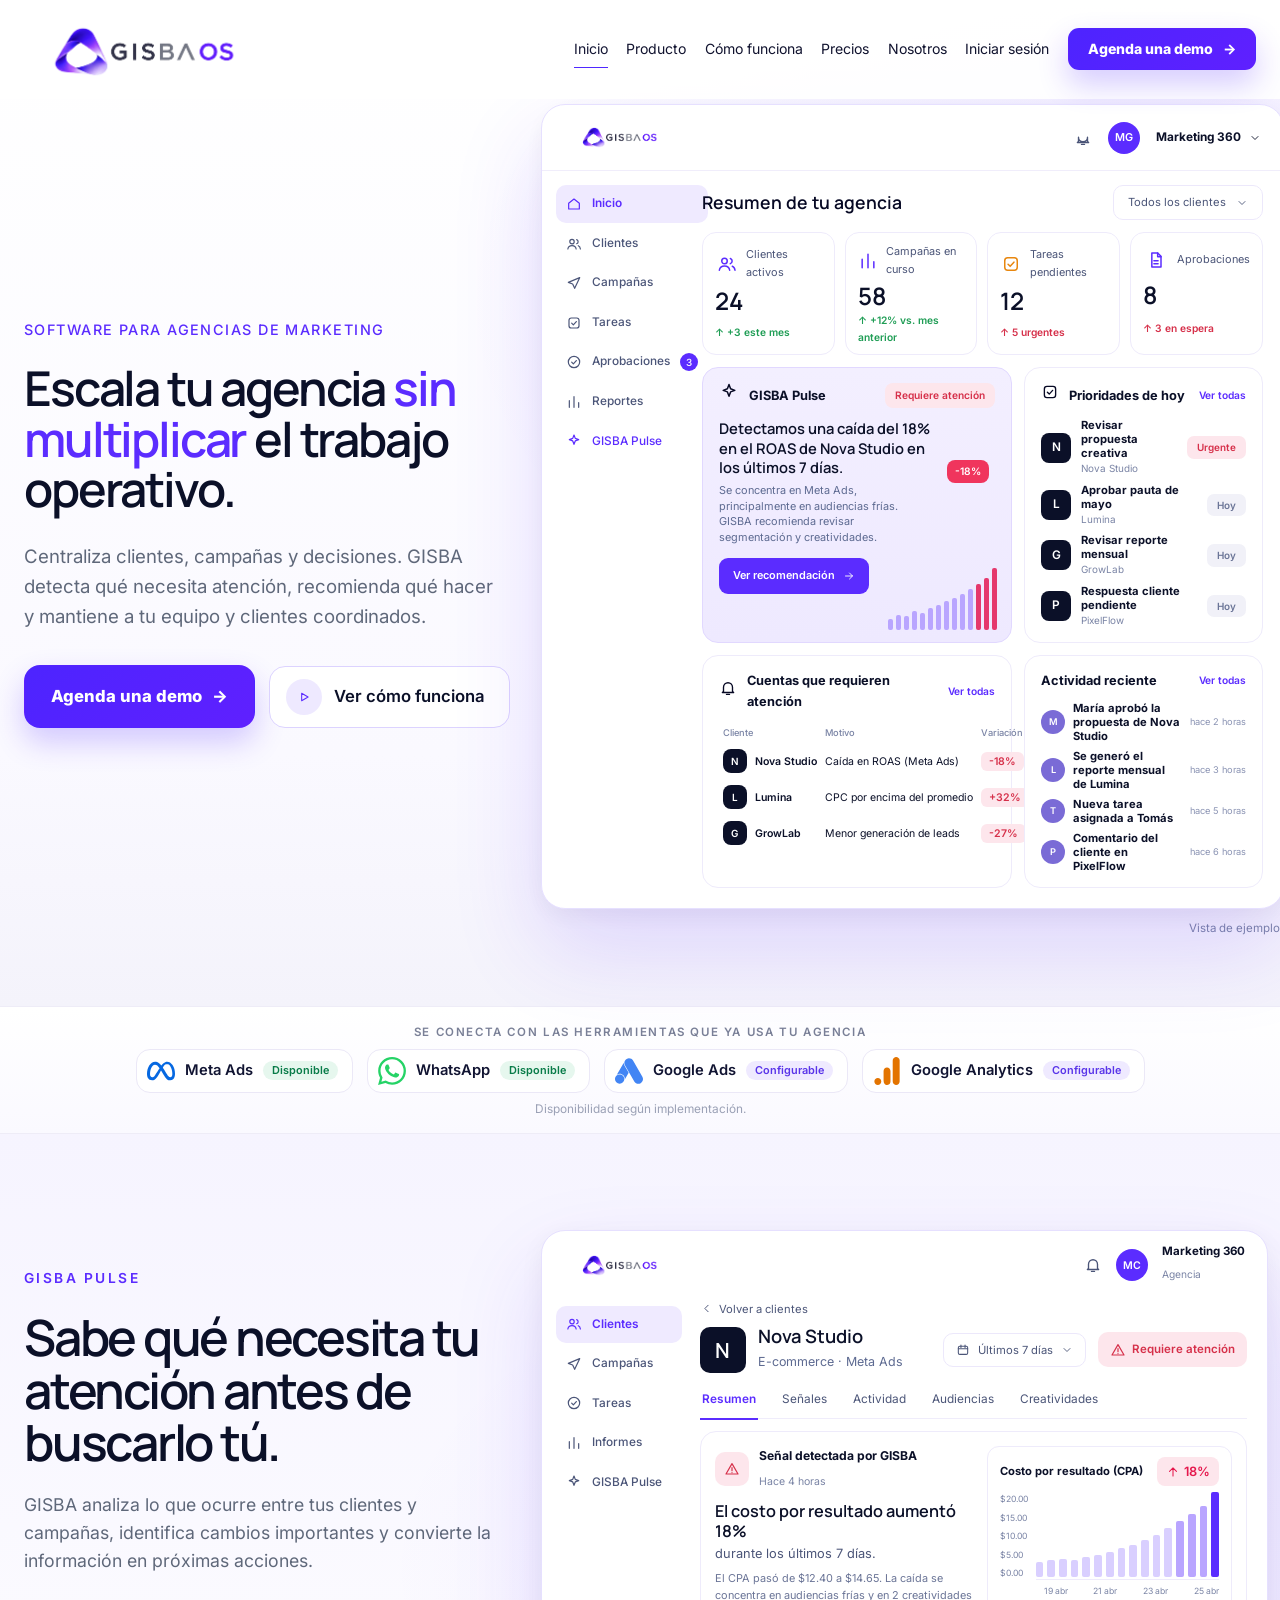
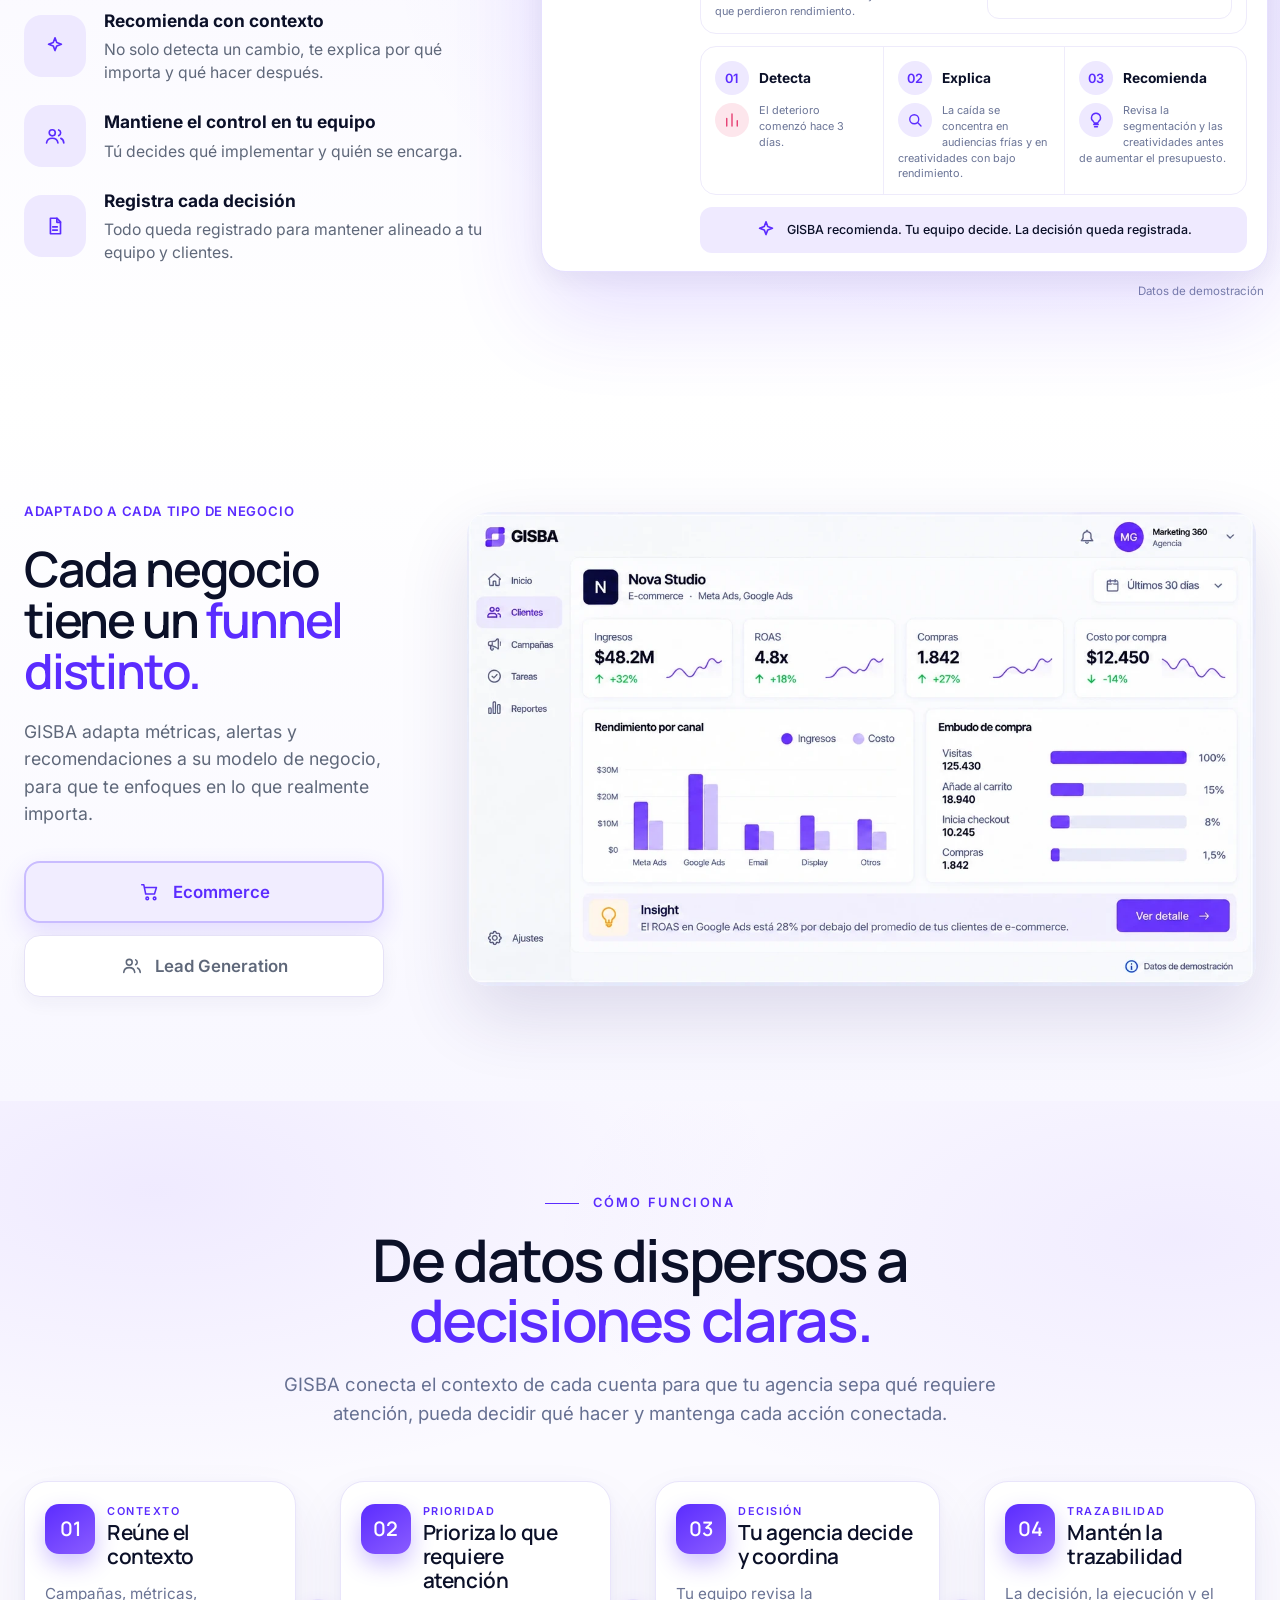
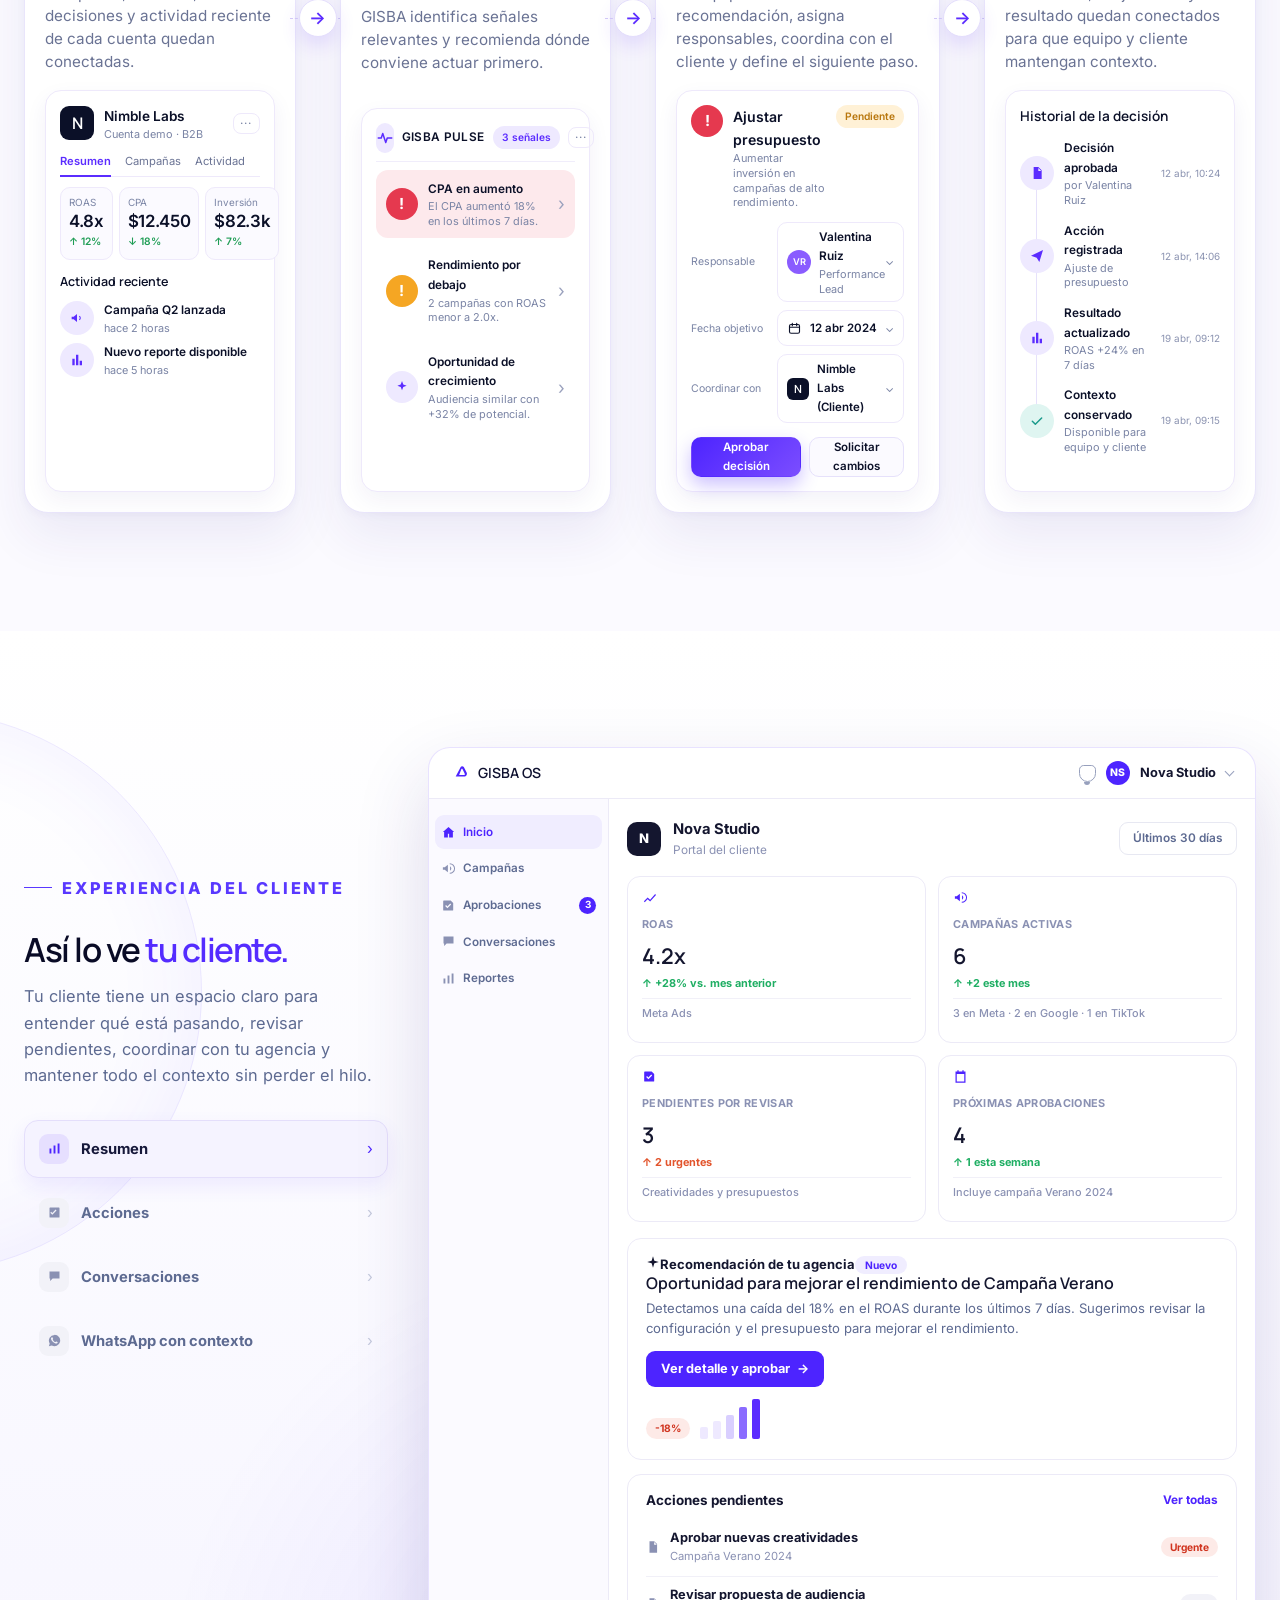
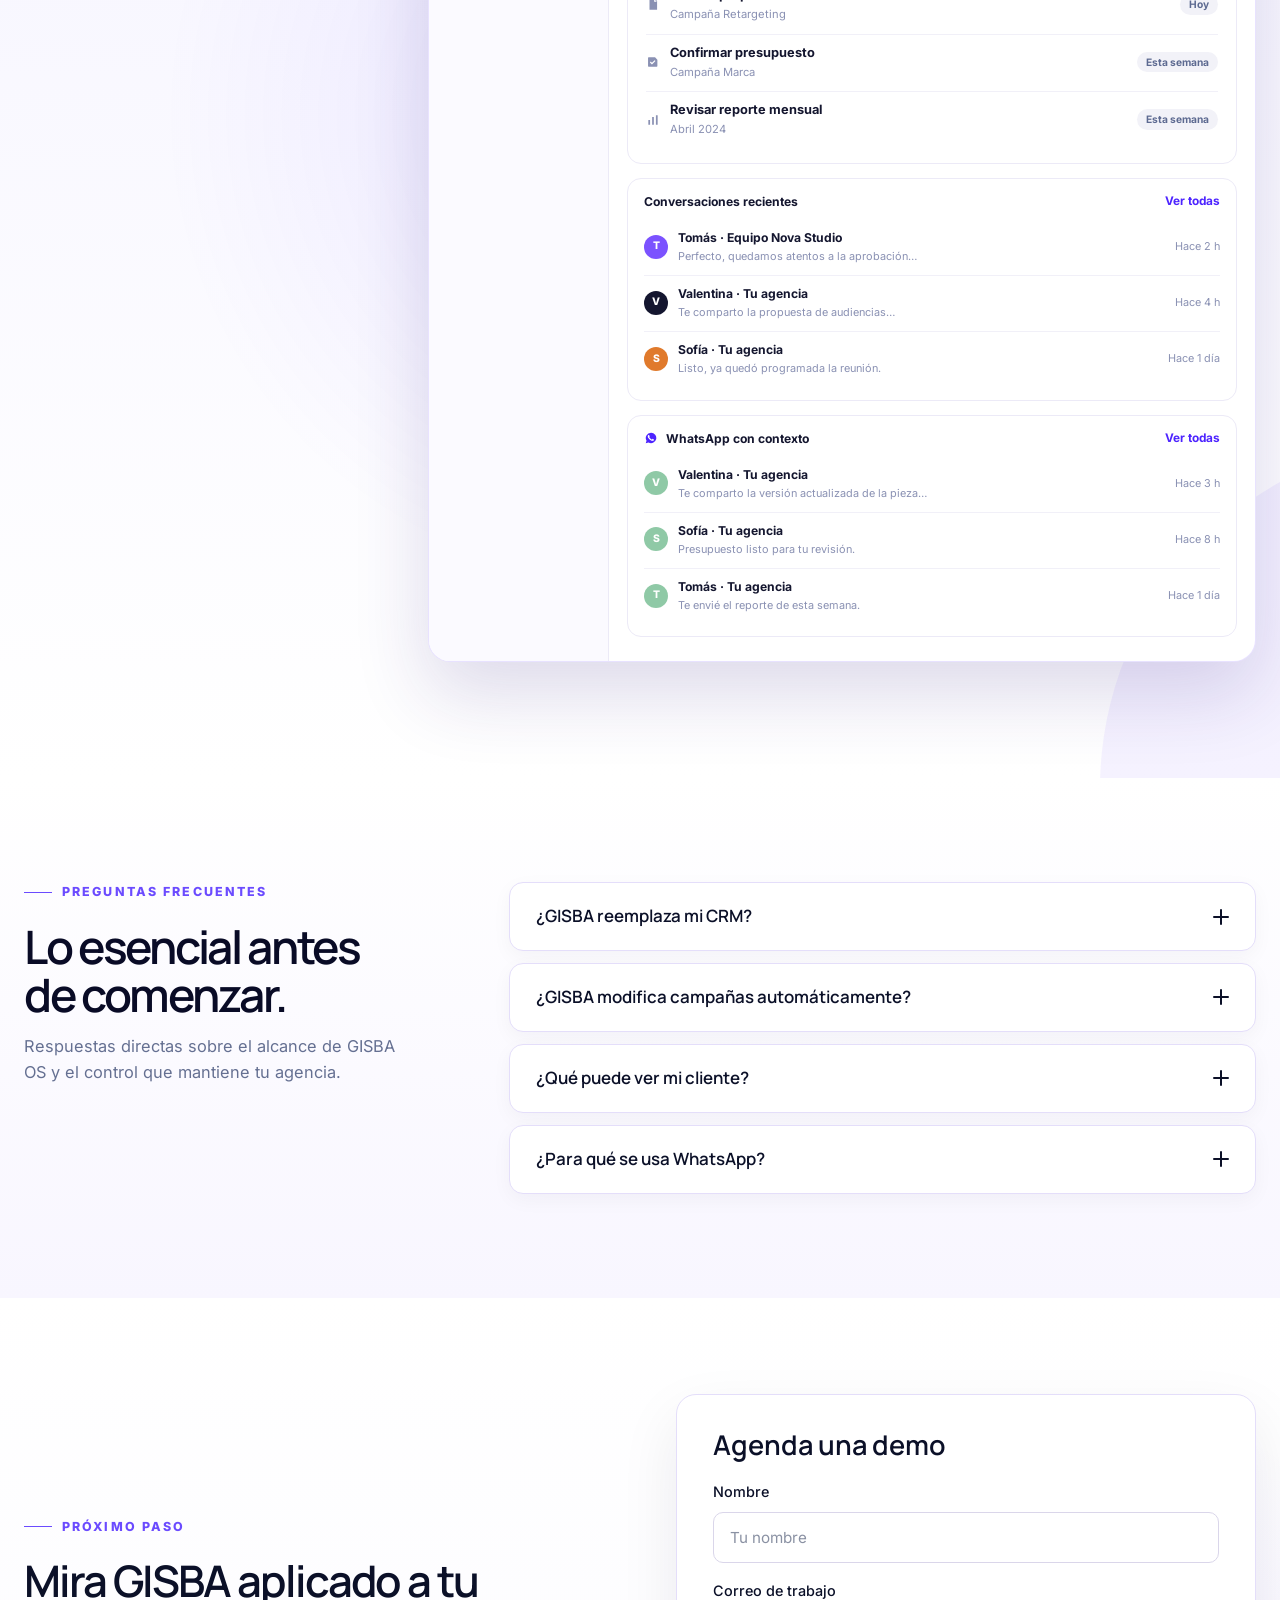
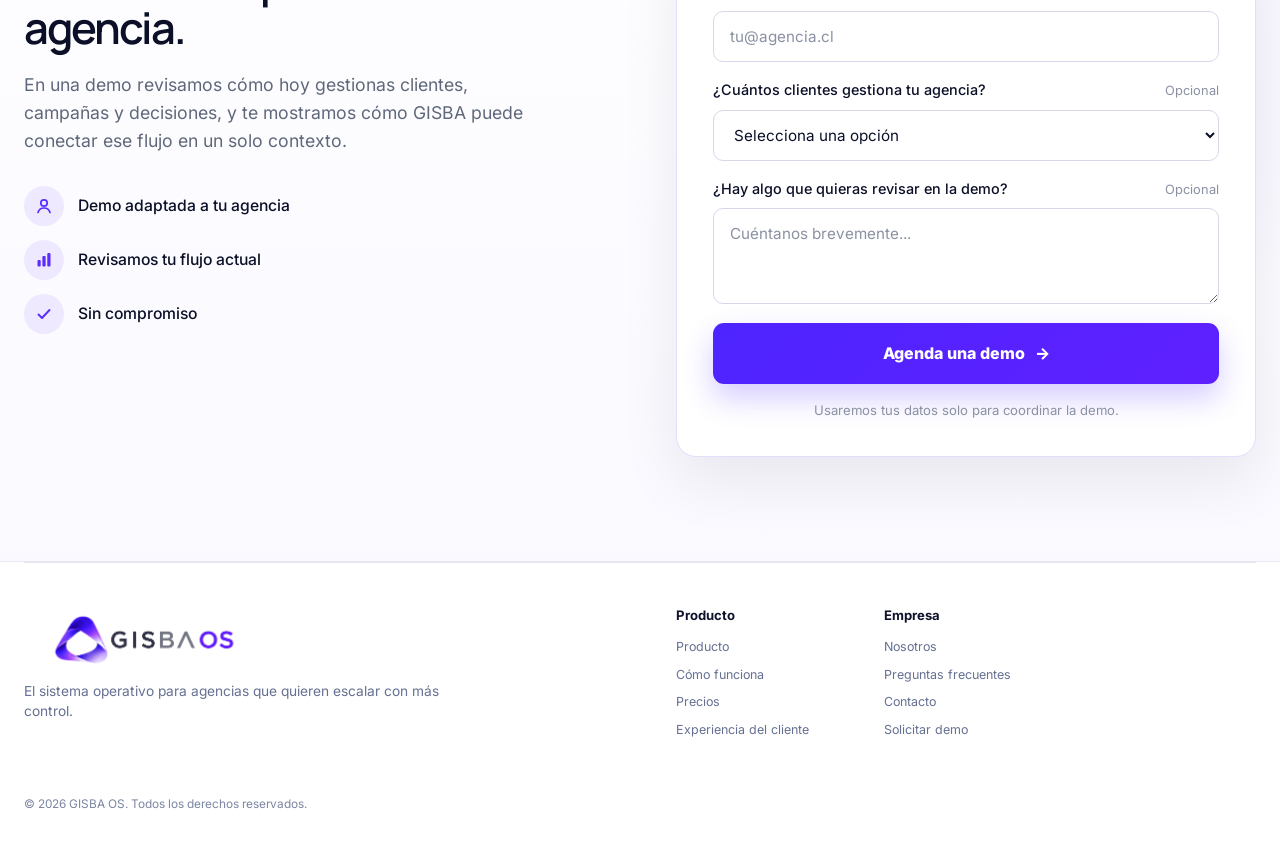
==== index.html @ a57fd25d "preview 16:41:04" ====
<!doctype html>
<html lang="es">
<head>
  <meta charset="utf-8">
  <meta name="viewport" content="width=device-width, initial-scale=1">
  <title>GISBA OS | Software para agencias de marketing</title>
  <meta name="description" content="Software para agencias de marketing que conecta performance, señales, decisiones y coordinación para gestionar más cuentas con mayor claridad.">
  <meta name="theme-color" content="#ffffff">
  <meta property="og:title" content="GISBA OS | Software para agencias de marketing">
  <meta property="og:description" content="Centraliza clientes, campañas y decisiones. GISBA detecta qué necesita atención y recomienda el siguiente paso.">
  <meta property="og:type" content="website">
  <meta property="og:image" content="https://gisba-marketing-chile.sebastianbarreragiuf.chatgpt.site/assets/gisba-hero-motion.jpg">
  <meta property="og:image:width" content="1280">
  <meta property="og:image:height" content="511">
  <meta name="twitter:card" content="summary_large_image">
  <meta name="twitter:title" content="GISBA OS | Software para agencias de marketing">
  <meta name="twitter:description" content="Más control, menos trabajo operativo y resultados que tu agencia puede demostrar.">
  <meta name="twitter:image" content="https://gisba-marketing-chile.sebastianbarreragiuf.chatgpt.site/assets/gisba-hero-motion.jpg">
  <script type="application/ld+json">{"@context":"https://schema.org","@type":"SoftwareApplication","name":"GISBA OS","applicationCategory":"BusinessApplication","operatingSystem":"Web","description":"Software para agencias de marketing que conecta performance, señales, decisiones y coordinación de cada cuenta."}</script>
  <link rel="icon" type="image/svg+xml" href="data:image/svg+xml,%3Csvg xmlns='http://www.w3.org/2000/svg' viewBox='0 0 64 64'%3E%3Crect width='64' height='64' rx='15' fill='%23080712'/%3E%3Cpath d='M15 43 31 13c2-4 7-4 10 0l9 17c3 6-1 13-8 13H15Zm11-5h16c2 0 3-2 2-4l-7-14c-1-2-3-2-4 0Z' fill='%238a5cff'/%3E%3C/svg%3E">
  <link rel="preload" href="assets/fonts/manrope-variable.ttf" as="font" type="font/ttf" crossorigin>
  <link rel="preload" href="assets/fonts/inter-400.ttf" as="font" type="font/ttf" crossorigin>
  <script>document.documentElement.classList.add("js")</script>
  <link rel="stylesheet" href="styles.css?v=580c7f90">
  <link rel="stylesheet" href="whatsapp-section.css?v=da2960e0">
  <link rel="stylesheet" href="home-hero.css?v=5c15818e">
  <link rel="stylesheet" href="home-pulse.css?v=f5449b9e">
  <link rel="stylesheet" href="home-funnel.css?v=1a56805b">
  <link rel="stylesheet" href="home-integrations.css?v=ff3cf196">
  <link rel="stylesheet" href="home-how.css?v=0cfad1ad">
  <script src="script.js?v=5d2b0a25" defer></script>
</head>
<body class="home-page">
  <svg class="shape-defs" aria-hidden="true" focusable="false">
    <defs>
      <clipPath id="gisba-frame-shape" clipPathUnits="objectBoundingBox">
        <path d="M .045 0 H .955 Q 1 0 1 .06 V .82 Q 1 .88 .94 .88 H .75 C .71 .88 .69 .9 .665 .935 L .635 .977 Q .615 1 .565 1 H .045 Q 0 1 0 .94 V .06 Q 0 0 .045 0 Z"/>
      </clipPath>
    </defs>
  </svg>
  <a class="skip-link" href="#contenido">Saltar al contenido</a>

  <header class="site-header" data-header>
    <div class="container nav-shell">
      <a class="brand brand-banner-link" href="#inicio" aria-label="GISBA OS, ir al inicio">
        <img class="header-brand-banner" src="assets/gisba-os-brand-banner-v6.png" width="2172" height="724" alt="GISBA OS">
      </a>

      <button class="menu-button" type="button" aria-expanded="false" aria-controls="nav-principal" data-menu-button>
        <span class="sr-only">Abrir menú</span>
        <span></span><span></span>
      </button>

      <nav id="nav-principal" class="main-nav" aria-label="Navegación principal" data-menu>
        <a class="nav-current" aria-current="page" href="index.html">Inicio</a>
        <a href="servicios.html">Producto</a>
        <a href="como-trabajamos.html">Cómo funciona</a>
        <a href="precios.html">Precios</a>
        <a href="nosotros.html">Nosotros</a>
        <a class="nav-login" href="#" aria-label="Iniciar sesión" data-cta="login" data-event="login_click">Iniciar sesión</a>
        <a class="button button-small button-solid" href="#contacto" data-cta="demo" data-event="demo_cta_click" data-location="navbar">Agenda una demo <span aria-hidden="true">→</span></a>
      </nav>
    </div>
  </header>

  <main id="contenido">
        <section id="inicio" class="hh" aria-labelledby="hh-title">
      <div class="container hh-grid">
        <div class="hh-copy">
          <p class="hh-eyebrow">Software para agencias de marketing</p>
          <h1 id="hh-title">Escala tu agencia <em>sin multiplicar</em> el trabajo operativo.</h1>
          <p class="hh-lead">Centraliza clientes, campañas y decisiones. GISBA detecta qué necesita atención, recomienda qué hacer y mantiene a tu equipo y clientes coordinados.</p>
          <div class="hh-actions">
            <a class="button button-solid" href="#contacto" data-cta="demo" data-event="demo_cta_click" data-location="hero">Agenda una demo <span aria-hidden="true">→</span></a>
            <a class="hh-how" href="#como-funciona" data-event="how_it_works_click" data-location="hero"><span class="hh-play" aria-hidden="true"><svg viewBox="0 0 24 24" width="14" height="14" fill="none" stroke="currentColor" stroke-width="1.8" stroke-linecap="round" stroke-linejoin="round" aria-hidden="true"><path d="M8 5.5v13l11-6.5Z"/></svg></span> Ver cómo funciona</a>
          </div>
        </div>
        <div class="hh-visual">
          <div class="hh-app" role="img" aria-label="Vista de ejemplo de GISBA OS: resumen de la agencia con clientes activos, campañas, una alerta de GISBA Pulse con recomendación, prioridades de hoy, cuentas que requieren atención y actividad reciente.">
            <div class="hh-bar"><img src="assets/gisba-os-brand-banner-v6.png" width="2172" height="724" alt=""><span class="hh-bar-r"><i><svg viewBox="0 0 24 24" width="18" height="18" fill="none" stroke="currentColor" stroke-width="1.8" stroke-linecap="round" stroke-linejoin="round" aria-hidden="true"><path d="M6 16.5V11a6 6 0 0 0 12 0v5.5l1.5 1.5h-15Z"/><path d="M10 20.5h4"/></svg></i><b>MG</b><strong>Marketing 360 <svg viewBox="0 0 24 24" width="12" height="12" fill="none" stroke="currentColor" stroke-width="1.8" stroke-linecap="round" stroke-linejoin="round" aria-hidden="true"><path d="M6 9l6 6 6-6"/></svg></strong></span></div>
            <div class="hh-body">
              <ul class="hh-side"><li class="on"><svg viewBox="0 0 24 24" width="16" height="16" fill="none" stroke="currentColor" stroke-width="1.8" stroke-linecap="round" stroke-linejoin="round" aria-hidden="true"><path d="M4 11l8-6.5 8 6.5v8.5H4Z"/></svg><span>Inicio</span></li><li><svg viewBox="0 0 24 24" width="16" height="16" fill="none" stroke="currentColor" stroke-width="1.8" stroke-linecap="round" stroke-linejoin="round" aria-hidden="true"><circle cx="9" cy="8.5" r="3.3"/><path d="M2.8 19.5c.5-3.4 3-5.1 6.2-5.1s5.7 1.7 6.2 5.1"/><path d="M16 5.4a3.3 3.3 0 0 1 0 6.2M18.4 14.6c1.8.6 2.9 2.2 3.2 4.9"/></svg><span>Clientes</span></li><li><svg viewBox="0 0 24 24" width="16" height="16" fill="none" stroke="currentColor" stroke-width="1.8" stroke-linecap="round" stroke-linejoin="round" aria-hidden="true"><path d="M20.5 4L3.5 11l6.5 2.5L13 20Z"/></svg><span>Campañas</span></li><li><svg viewBox="0 0 24 24" width="16" height="16" fill="none" stroke="currentColor" stroke-width="1.8" stroke-linecap="round" stroke-linejoin="round" aria-hidden="true"><rect x="4.5" y="4.5" width="15" height="15" rx="3.5"/><path d="M8.5 12.3l2.5 2.5 4.5-5"/></svg><span>Tareas</span></li><li><svg viewBox="0 0 24 24" width="16" height="16" fill="none" stroke="currentColor" stroke-width="1.8" stroke-linecap="round" stroke-linejoin="round" aria-hidden="true"><circle cx="12" cy="12" r="8.5"/><path d="M8.5 12.3l2.5 2.5 4.5-5"/></svg><span>Aprobaciones</span><em>3</em></li><li><svg viewBox="0 0 24 24" width="16" height="16" fill="none" stroke="currentColor" stroke-width="1.8" stroke-linecap="round" stroke-linejoin="round" aria-hidden="true"><path d="M5 20V10M12 20V4M19 20v-7"/></svg><span>Reportes</span></li><li><svg viewBox="0 0 24 24" width="16" height="16" fill="none" stroke="currentColor" stroke-width="1.8" stroke-linecap="round" stroke-linejoin="round" aria-hidden="true"><path d="M12 3l1.9 5.1L19 10l-5.1 1.9L12 17l-1.9-5.1L5 10l5.1-1.9Z"/></svg><span>GISBA Pulse</span></li></ul>
              <div class="hh-main">
                <div class="hh-head"><h3>Resumen de tu agencia</h3><span class="hh-range">Todos los clientes <svg viewBox="0 0 24 24" width="12" height="12" fill="none" stroke="currentColor" stroke-width="1.8" stroke-linecap="round" stroke-linejoin="round" aria-hidden="true"><path d="M6 9l6 6 6-6"/></svg></span></div>
                <div class="hh-kpis"><div class="hh-kpi"><span><i class="hh-kico v"><svg viewBox="0 0 24 24" width="20" height="20" fill="none" stroke="currentColor" stroke-width="1.8" stroke-linecap="round" stroke-linejoin="round" aria-hidden="true"><circle cx="9" cy="8.5" r="3.3"/><path d="M2.8 19.5c.5-3.4 3-5.1 6.2-5.1s5.7 1.7 6.2 5.1"/><path d="M16 5.4a3.3 3.3 0 0 1 0 6.2M18.4 14.6c1.8.6 2.9 2.2 3.2 4.9"/></svg></i>Clientes activos</span><b>24</b><em class="up">↑ +3 este mes</em></div><div class="hh-kpi"><span><i class="hh-kico v"><svg viewBox="0 0 24 24" width="20" height="20" fill="none" stroke="currentColor" stroke-width="1.8" stroke-linecap="round" stroke-linejoin="round" aria-hidden="true"><path d="M5 20V10M12 20V4M19 20v-7"/></svg></i>Campañas en curso</span><b>58</b><em class="up">↑ +12% vs. mes anterior</em></div><div class="hh-kpi"><span><i class="hh-kico a"><svg viewBox="0 0 24 24" width="20" height="20" fill="none" stroke="currentColor" stroke-width="1.8" stroke-linecap="round" stroke-linejoin="round" aria-hidden="true"><rect x="4.5" y="4.5" width="15" height="15" rx="3.5"/><path d="M8.5 12.3l2.5 2.5 4.5-5"/></svg></i>Tareas pendientes</span><b>12</b><em class="dn">↑ 5 urgentes</em></div><div class="hh-kpi"><span><i class="hh-kico v"><svg viewBox="0 0 24 24" width="20" height="20" fill="none" stroke="currentColor" stroke-width="1.8" stroke-linecap="round" stroke-linejoin="round" aria-hidden="true"><path d="M7 3.5h7l4 4V20.5H7Z"/><path d="M14 3.5V8h4M9.5 13h5M9.5 16.5h5"/></svg></i>Aprobaciones</span><b>8</b><em class="dn">↑ 3 en espera</em></div></div>
                <div class="hh-row">
                  <section class="hh-card hh-pulse"><header><span class="hh-fico"><svg viewBox="0 0 24 24" width="20" height="20" fill="none" stroke="currentColor" stroke-width="1.8" stroke-linecap="round" stroke-linejoin="round" aria-hidden="true"><path d="M12 3l1.9 5.1L19 10l-5.1 1.9L12 17l-1.9-5.1L5 10l5.1-1.9Z"/></svg></span><strong>GISBA Pulse</strong><span class="hh-flag">Requiere atención</span></header>
                    <h4>Detectamos una caída del 18% en el ROAS de Nova Studio en los últimos 7 días.</h4>
                    <p>Se concentra en Meta Ads, principalmente en audiencias frías. GISBA recomienda revisar segmentación y creatividades.</p>
                    <span class="hh-cta-mock">Ver recomendación <svg viewBox="0 0 24 24" width="12" height="12" fill="none" stroke="currentColor" stroke-width="1.8" stroke-linecap="round" stroke-linejoin="round" aria-hidden="true"><path d="M5 12h14M13 6l6 6-6 6"/></svg></span>
                    <span class="hh-badge">-18%</span><span class="hh-chart" aria-hidden="true"><i style="height:18%"></i><i style="height:24%"></i><i style="height:22%"></i><i style="height:30%"></i><i style="height:28%"></i><i style="height:36%"></i><i style="height:40%"></i><i style="height:46%"></i><i style="height:52%"></i><i style="height:58%"></i><i style="height:66%"></i><i style="height:74%"></i><i style="height:84%"></i><i style="height:100%"></i></span></section>
                  <section class="hh-card"><header><span class="hh-fico sm"><svg viewBox="0 0 24 24" width="18" height="18" fill="none" stroke="currentColor" stroke-width="1.8" stroke-linecap="round" stroke-linejoin="round" aria-hidden="true"><rect x="4.5" y="4.5" width="15" height="15" rx="3.5"/><path d="M8.5 12.3l2.5 2.5 4.5-5"/></svg></span><strong>Prioridades de hoy</strong><span class="hh-more">Ver todas</span></header><ul class="hh-prio"><li><span class="hh-tile">N</span><div><strong>Revisar propuesta creativa</strong><small>Nova Studio</small></div><em class="hh-chip hi">Urgente</em></li><li><span class="hh-tile">L</span><div><strong>Aprobar pauta de mayo</strong><small>Lumina</small></div><em class="hh-chip ">Hoy</em></li><li><span class="hh-tile">G</span><div><strong>Revisar reporte mensual</strong><small>GrowLab</small></div><em class="hh-chip ">Hoy</em></li><li><span class="hh-tile">P</span><div><strong>Respuesta cliente pendiente</strong><small>PixelFlow</small></div><em class="hh-chip ">Hoy</em></li></ul></section>
                </div>
                <div class="hh-row hh-row2">
                  <section class="hh-card"><header><span class="hh-fico sm"><svg viewBox="0 0 24 24" width="18" height="18" fill="none" stroke="currentColor" stroke-width="1.8" stroke-linecap="round" stroke-linejoin="round" aria-hidden="true"><path d="M6 16.5V11a6 6 0 0 1 12 0v5.5l1.5 1.5h-15Z"/><path d="M10 20.5h4"/></svg></span><strong>Cuentas que requieren atención</strong><span class="hh-more">Ver todas</span></header>
                    <table class="hh-table"><thead><tr><th>Cliente</th><th>Motivo</th><th>Variación</th></tr></thead><tbody><tr><td><span class="hh-tile" style="width:24px;height:24px;font-size:.62rem">N</span>Nova Studio</td><td>Caída en ROAS (Meta Ads)</td><td><span class="dn bg">-18%</span></td></tr><tr><td><span class="hh-tile" style="width:24px;height:24px;font-size:.62rem">L</span>Lumina</td><td>CPC por encima del promedio</td><td><span class="dn bg">+32%</span></td></tr><tr><td><span class="hh-tile" style="width:24px;height:24px;font-size:.62rem">G</span>GrowLab</td><td>Menor generación de leads</td><td><span class="dn bg">-27%</span></td></tr></tbody></table></section>
                  <section class="hh-card"><header><strong>Actividad reciente</strong><span class="hh-more">Ver todas</span></header><ul class="hh-act"><li><span class="hh-av">M</span><strong>María aprobó la propuesta de Nova Studio</strong><time>hace 2 horas</time></li><li><span class="hh-av">L</span><strong>Se generó el reporte mensual de Lumina</strong><time>hace 3 horas</time></li><li><span class="hh-av">T</span><strong>Nueva tarea asignada a Tomás</strong><time>hace 5 horas</time></li><li><span class="hh-av">P</span><strong>Comentario del cliente en PixelFlow</strong><time>hace 6 horas</time></li></ul></section>
                </div>
              </div>
            </div>
          </div>
          <p class="hh-note">Vista de ejemplo</p>
        </div>
      </div>
    </section>

<section id="integraciones" class="int-strip" aria-label="Integraciones de GISBA OS">
      <div class="container">
        <p class="int-strip-label">Se conecta con las herramientas que ya usa tu agencia</p>
        <ul class="int-strip-list">
          <li><img src="assets/icons/meta.svg" width="28" height="28" alt=""><strong>Meta Ads</strong><small class="is-available">Disponible</small></li>
          <li><img src="assets/icons/whatsapp.svg" width="28" height="28" alt=""><strong>WhatsApp</strong><small class="is-available">Disponible</small></li>
          <li><img src="assets/icons/google-ads.svg" width="28" height="28" alt=""><strong>Google Ads</strong><small class="is-configurable">Configurable</small></li>
          <li><img src="assets/icons/google-analytics.svg" width="28" height="28" alt=""><strong>Google Analytics</strong><small class="is-configurable">Configurable</small></li>
        </ul>
        <p class="int-strip-note">Disponibilidad según implementación.</p>
      </div>
    </section>

<section id="gisba-pulse" class="section hp" aria-labelledby="pulse-title">
      <div class="container hp-grid">
        <div class="hp-copy">
          <p class="hp-eyebrow">GISBA Pulse</p>
          <h2 id="pulse-title">Sabe qué necesita tu atención antes de buscarlo tú.</h2>
          <p class="hp-lead">GISBA analiza lo que ocurre entre tus clientes y campañas, identifica cambios importantes y convierte la información en próximas acciones.</p>
          <ul class="hp-feats">
            <li><span class="hp-fi"><svg viewBox="0 0 24 24" width="22" height="22" fill="none" stroke="currentColor" stroke-width="1.8" stroke-linecap="round" stroke-linejoin="round" aria-hidden="true"><path d="M12 3l1.9 5.1L19 10l-5.1 1.9L12 17l-1.9-5.1L5 10l5.1-1.9Z"/></svg></span><div><strong>Recomienda con contexto</strong><p>No solo detecta un cambio, te explica por qué importa y qué hacer después.</p></div></li>
            <li><span class="hp-fi"><svg viewBox="0 0 24 24" width="22" height="22" fill="none" stroke="currentColor" stroke-width="1.8" stroke-linecap="round" stroke-linejoin="round" aria-hidden="true"><circle cx="9" cy="8.5" r="3.3"/><path d="M2.8 19.5c.5-3.4 3-5.1 6.2-5.1s5.7 1.7 6.2 5.1"/><path d="M16 5.4a3.3 3.3 0 0 1 0 6.2M18.4 14.6c1.8.6 2.9 2.2 3.2 4.9"/></svg></span><div><strong>Mantiene el control en tu equipo</strong><p>Tú decides qué implementar y quién se encarga.</p></div></li>
            <li><span class="hp-fi"><svg viewBox="0 0 24 24" width="22" height="22" fill="none" stroke="currentColor" stroke-width="1.8" stroke-linecap="round" stroke-linejoin="round" aria-hidden="true"><path d="M7 3.5h7l4 4V20.5H7Z"/><path d="M14 3.5V8h4M9.5 13h5M9.5 16.5h5"/></svg></span><div><strong>Registra cada decisión</strong><p>Todo queda registrado para mantener alineado a tu equipo y clientes.</p></div></li>
          </ul>
        </div>
        <div class="hp-visual">
          <div class="hp-app" role="img" aria-label="Vista de ejemplo de GISBA Pulse: señal detectada en la cuenta Nova Studio, con el costo por resultado que aumentó 18%, por qué importa y la recomendación; el equipo decide y la decisión queda registrada.">
            <div class="hp-bar"><img src="assets/gisba-os-brand-banner-v6.png" width="2172" height="724" alt=""><span class="hp-bar-r"><i><svg viewBox="0 0 24 24" width="18" height="18" fill="none" stroke="currentColor" stroke-width="1.8" stroke-linecap="round" stroke-linejoin="round" aria-hidden="true"><path d="M6 16.5V11a6 6 0 0 1 12 0v5.5l1.5 1.5h-15Z"/><path d="M10 20.5h4"/></svg></i><b>MC</b><span><strong>Marketing 360</strong><small>Agencia</small></span></span></div>
            <div class="hp-body">
              <ul class="hp-side"><li class="on"><svg viewBox="0 0 24 24" width="16" height="16" fill="none" stroke="currentColor" stroke-width="1.8" stroke-linecap="round" stroke-linejoin="round" aria-hidden="true"><circle cx="9" cy="8.5" r="3.3"/><path d="M2.8 19.5c.5-3.4 3-5.1 6.2-5.1s5.7 1.7 6.2 5.1"/><path d="M16 5.4a3.3 3.3 0 0 1 0 6.2M18.4 14.6c1.8.6 2.9 2.2 3.2 4.9"/></svg><span>Clientes</span></li><li><svg viewBox="0 0 24 24" width="16" height="16" fill="none" stroke="currentColor" stroke-width="1.8" stroke-linecap="round" stroke-linejoin="round" aria-hidden="true"><path d="M20.5 4L3.5 11l6.5 2.5L13 20Z"/></svg><span>Campañas</span></li><li><svg viewBox="0 0 24 24" width="16" height="16" fill="none" stroke="currentColor" stroke-width="1.8" stroke-linecap="round" stroke-linejoin="round" aria-hidden="true"><circle cx="12" cy="12" r="8.5"/><path d="M8.5 12.3l2.5 2.5 4.5-5"/></svg><span>Tareas</span></li><li><svg viewBox="0 0 24 24" width="16" height="16" fill="none" stroke="currentColor" stroke-width="1.8" stroke-linecap="round" stroke-linejoin="round" aria-hidden="true"><path d="M5 20V10M12 20V4M19 20v-7"/></svg><span>Informes</span></li><li><svg viewBox="0 0 24 24" width="16" height="16" fill="none" stroke="currentColor" stroke-width="1.8" stroke-linecap="round" stroke-linejoin="round" aria-hidden="true"><path d="M12 3l1.9 5.1L19 10l-5.1 1.9L12 17l-1.9-5.1L5 10l5.1-1.9Z"/></svg><span>GISBA Pulse</span></li></ul>
              <div class="hp-main">
                <p class="hp-back"><svg viewBox="0 0 24 24" width="13" height="13" fill="none" stroke="currentColor" stroke-width="1.8" stroke-linecap="round" stroke-linejoin="round" aria-hidden="true"><path d="M15 6l-6 6 6 6"/></svg> Volver a clientes</p>
                <div class="hp-acct"><span class="hp-logo">N</span><div><strong>Nova Studio</strong><small>E-commerce · Meta Ads</small></div><span class="hp-range"><svg viewBox="0 0 24 24" width="14" height="14" fill="none" stroke="currentColor" stroke-width="1.8" stroke-linecap="round" stroke-linejoin="round" aria-hidden="true"><rect x="4" y="5.5" width="16" height="14" rx="2.5"/><path d="M4 10h16M8.5 3.5v4M15.5 3.5v4"/></svg> Últimos 7 días <svg viewBox="0 0 24 24" width="12" height="12" fill="none" stroke="currentColor" stroke-width="1.8" stroke-linecap="round" stroke-linejoin="round" aria-hidden="true"><path d="M6 9l6 6 6-6"/></svg></span><span class="hp-flag"><svg viewBox="0 0 24 24" width="16" height="16" fill="none" stroke="currentColor" stroke-width="1.8" stroke-linecap="round" stroke-linejoin="round" aria-hidden="true"><path d="M12 4l9 15.5H3Z"/><path d="M12 10v4.5M12 17.5h.01"/></svg> Requiere atención</span></div>
                <div class="hp-tabs"><span class="on">Resumen</span><span>Señales</span><span>Actividad</span><span>Audiencias</span><span>Creatividades</span></div>
                <div class="hp-sig">
                  <div class="hp-sig-t"><header><span class="hp-si"><svg viewBox="0 0 24 24" width="16" height="16" fill="none" stroke="currentColor" stroke-width="1.8" stroke-linecap="round" stroke-linejoin="round" aria-hidden="true"><path d="M12 4l9 15.5H3Z"/><path d="M12 10v4.5M12 17.5h.01"/></svg></span><div><strong>Señal detectada por GISBA</strong><small>Hace 4 horas</small></div></header>
                    <h3>El costo por resultado aumentó 18%</h3><p class="hp-sub">durante los últimos 7 días.</p>
                    <p>El CPA pasó de $12.40 a $14.65. La caída se concentra en audiencias frías y en 2 creatividades que perdieron rendimiento.</p></div>
                  <div class="hp-chart"><header><strong>Costo por resultado (CPA)</strong><span class="hp-up"><svg viewBox="0 0 24 24" width="14" height="14" fill="none" stroke="currentColor" stroke-width="1.8" stroke-linecap="round" stroke-linejoin="round" aria-hidden="true"><path d="M12 19V5M6 11l6-6 6 6"/></svg> 18%</span></header><div class="hp-plot"><span class="hp-y"><i>$20.00</i><i>$15.00</i><i>$10.00</i><i>$5.00</i><i>$0.00</i></span><span class="hp-bars" aria-hidden="true"><i style="height:18%"></i><i style="height:20%"></i><i style="height:22%"></i><i style="height:20%"></i><i style="height:24%"></i><i style="height:26%"></i><i style="height:30%"></i><i style="height:34%"></i><i style="height:38%"></i><i style="height:44%"></i><i style="height:50%"></i><i style="height:58%"></i><i style="height:66%"></i><i style="height:74%"></i><i style="height:84%"></i><i style="height:100%"></i></span></div><span class="hp-x"><i>19 abr</i><i>21 abr</i><i>23 abr</i><i>25 abr</i></span></div>
                </div>
                <div class="hp-steps">
                  <div><header><b>01</b><strong>Detecta</strong></header><span class="hp-sic r"><svg viewBox="0 0 24 24" width="18" height="18" fill="none" stroke="currentColor" stroke-width="1.8" stroke-linecap="round" stroke-linejoin="round" aria-hidden="true"><path d="M5 20V10M12 20V4M19 20v-7"/></svg></span><p>El deterioro comenzó hace 3 días.</p></div>
                  <div><header><b>02</b><strong>Explica</strong></header><span class="hp-sic"><svg viewBox="0 0 24 24" width="18" height="18" fill="none" stroke="currentColor" stroke-width="1.8" stroke-linecap="round" stroke-linejoin="round" aria-hidden="true"><circle cx="11" cy="11" r="6"/><path d="M20 20l-4.2-4.2"/></svg></span><p>La caída se concentra en audiencias frías y en creatividades con bajo rendimiento.</p></div>
                  <div><header><b>03</b><strong>Recomienda</strong></header><span class="hp-sic"><svg viewBox="0 0 24 24" width="18" height="18" fill="none" stroke="currentColor" stroke-width="1.8" stroke-linecap="round" stroke-linejoin="round" aria-hidden="true"><path d="M9 18h6M10 21h4M12 3a6 6 0 0 0-3.5 10.9c.6.5 1 1.2 1 2.1h5c0-.9.4-1.6 1-2.1A6 6 0 0 0 12 3Z"/></svg></span><p>Revisa la segmentación y las creatividades antes de aumentar el presupuesto.</p></div>
                </div>
                <p class="hp-banner"><span><svg viewBox="0 0 24 24" width="22" height="22" fill="none" stroke="currentColor" stroke-width="1.8" stroke-linecap="round" stroke-linejoin="round" aria-hidden="true"><path d="M12 3l1.9 5.1L19 10l-5.1 1.9L12 17l-1.9-5.1L5 10l5.1-1.9Z"/></svg></span>GISBA recomienda. Tu equipo decide. La decisión queda registrada.</p>
              </div>
            </div>
          </div>
          <p class="hp-note">Datos de demostración</p>
        </div>
      </div>
    </section>

    <section id="dashboard-cliente" class="client-dashboard-preview hf" aria-label="Vista del panel de resultados por cliente en GISBA OS">
      <div class="container hf-grid">
        <div class="hf-copy reveal">
          <p class="hf-eyebrow">Adaptado a cada tipo de negocio</p>
          <h2>Cada negocio tiene un <span>funnel distinto.</span></h2>
          <p class="hf-lead">GISBA adapta métricas, alertas y recomendaciones a su modelo de negocio, para que te enfoques en lo que realmente importa.</p>
          <div class="dashboard-business-switch hf-switch" role="tablist" aria-label="Tipos de negocio disponibles" data-active-index="0">
            <button id="dashboard-tab-ecommerce" class="is-active" type="button" role="tab" aria-selected="true" aria-controls="dashboard-panel-ecommerce" data-dashboard-tab><svg viewBox="0 0 24 24" width="22" height="22" fill="none" stroke="currentColor" stroke-width="1.7" stroke-linecap="round" stroke-linejoin="round" aria-hidden="true"><path d="M3 4h2.2l2.1 10.2h9.6L19 7H6"/><circle cx="9" cy="19" r="1.4"/><circle cx="17" cy="19" r="1.4"/></svg>Ecommerce</button>
            <button id="dashboard-tab-leads" type="button" role="tab" aria-selected="false" aria-controls="dashboard-panel-leads" data-dashboard-tab><svg viewBox="0 0 24 24" width="22" height="22" fill="none" stroke="currentColor" stroke-width="1.7" stroke-linecap="round" stroke-linejoin="round" aria-hidden="true"><circle cx="9" cy="8" r="3.2"/><path d="M3 19c.4-3.3 2.8-5.2 6-5.2s5.6 1.9 6 5.2"/><path d="M16 5.3a3 3 0 0 1 0 5.4M18 14.2c1.7.6 2.7 2.1 3 4.8"/></svg>Lead Generation</button>
          </div>
        </div>
        <div class="client-dashboard-switcher hf-visual reveal" data-dashboard-switcher>
          <figure id="dashboard-panel-ecommerce" class="hf-panel client-dashboard-preview-frame is-active" role="tabpanel" aria-labelledby="dashboard-tab-ecommerce" data-dashboard-panel>
            <img src="assets/home-funnel-ecommerce.webp" width="1294" height="776" alt="Panel de GISBA OS de Nova Studio, ecommerce: ingresos, ROAS, compras, costo por compra, rendimiento por canal, embudo de compra e insight" loading="lazy" decoding="async">
            <div class="hf-m">
              <div class="hf-m-acct"><span class="hf-m-logo" aria-hidden="true">N</span><div><strong>Nova Studio</strong><small>E-commerce · Meta Ads, Google Ads</small></div></div>
              <div class="hf-m-kpis"><div><small>Ingresos</small><strong>$48.2M</strong><em class="up">↑ +32%</em></div><div><small>ROAS</small><strong>4.8x</strong><em class="up">↑ +18%</em></div><div><small>Compras</small><strong>1.842</strong><em class="up">↑ +27%</em></div><div><small>Costo por compra</small><strong>$12.450</strong><em class="dn">↓ -14%</em></div></div>
              <section class="hf-m-card"><h4>Rendimiento por canal</h4><p class="hf-m-legend"><i></i>Ingresos <i class="l"></i>Costo</p><div class="hf-m-bars" role="img" aria-label="Rendimiento por canal"><div><span class="b1" style="height:60%"></span><span class="b2" style="height:37%"></span><small>Meta Ads</small></div><div><span class="b1" style="height:95%"></span><span class="b2" style="height:82%"></span><small>Google Ads</small></div><div><span class="b1" style="height:31%"></span><span class="b2" style="height:23%"></span><small>Email</small></div><div><span class="b1" style="height:43%"></span><span class="b2" style="height:23%"></span><small>Display</small></div><div><span class="b1" style="height:38%"></span><span class="b2" style="height:23%"></span><small>Otros</small></div></div></section>
              <section class="hf-m-card"><h4>Embudo de compra</h4><ul class="hf-m-fun"><li><div><span>Visitas</span><b>125.430</b></div><div class="t"><i style="width:100%"></i></div><em>100%</em></li><li><div><span>Añade al carrito</span><b>18.940</b></div><div class="t"><i style="width:15%"></i></div><em>15%</em></li><li><div><span>Inicia checkout</span><b>10.245</b></div><div class="t"><i style="width:8%"></i></div><em>8%</em></li><li><div><span>Compras</span><b>1.842</b></div><div class="t"><i style="width:3%"></i></div><em>1,5%</em></li></ul></section>
              <p class="hf-m-insight"><span aria-hidden="true"><svg viewBox="0 0 24 24" width="18" height="18" fill="none" stroke="currentColor" stroke-width="1.8" stroke-linecap="round" stroke-linejoin="round" aria-hidden="true"><path d="M9 18h6M10 21h4M12 3a6 6 0 0 0-3.5 10.9c.6.5 1 1.2 1 2.1h5c0-.9.4-1.6 1-2.1A6 6 0 0 0 12 3Z"/></svg></span><span><strong>Insight</strong>El ROAS en Google Ads está 28% por debajo del promedio de tus clientes de e-commerce.</span></p>
            </div>
          </figure>
          <figure id="dashboard-panel-leads" class="hf-panel client-dashboard-preview-frame" role="tabpanel" aria-labelledby="dashboard-tab-leads" data-dashboard-panel hidden>
            <img src="assets/home-funnel-leads.webp" width="1054" height="496" alt="Panel de GISBA OS de Lumina, lead generation: leads generados, CPL, leads calificados, tasa de calificación, leads por fuente, embudo de leads e insight" loading="lazy" decoding="async">
            <div class="hf-m">
              <div class="hf-m-acct"><span class="hf-m-logo" aria-hidden="true">L</span><div><strong>Lumina</strong><small>Lead Generation · Meta Ads, Google Ads</small></div></div>
              <div class="hf-m-kpis"><div><small>Leads generados</small><strong>1.420</strong><em class="up">↑ +38%</em></div><div><small>CPL</small><strong>$4.820</strong><em class="dn">↓ -21%</em></div><div><small>Leads calificados</small><strong>412</strong><em class="up">↑ +52%</em></div><div><small>Tasa de calificación</small><strong>29%</strong><em class="up">↑ +9 pp</em></div></div>
              <section class="hf-m-card"><h4>Leads por fuente</h4><p class="hf-m-legend"><i></i>Leads <i class="l"></i>Calificados</p><div class="hf-m-bars" role="img" aria-label="Leads por fuente"><div><span class="b1" style="height:82%"></span><span class="b2" style="height:55%"></span><small>Meta Ads</small></div><div><span class="b1" style="height:74%"></span><span class="b2" style="height:55%"></span><small>Google Ads</small></div><div><span class="b1" style="height:38%"></span><span class="b2" style="height:23%"></span><small>LinkedIn</small></div><div><span class="b1" style="height:49%"></span><span class="b2" style="height:27%"></span><small>Email</small></div><div><span class="b1" style="height:43%"></span><span class="b2" style="height:32%"></span><small>Otros</small></div></div></section>
              <section class="hf-m-card"><h4>Embudo de leads</h4><ul class="hf-m-fun"><li><div><span>Leads generados</span><b>1.420</b></div><div class="t"><i style="width:100%"></i></div><em>100%</em></li><li><div><span>Leads calificados</span><b>412</b></div><div class="t"><i style="width:29%"></i></div><em>29%</em></li><li><div><span>Reuniones agendadas</span><b>236</b></div><div class="t"><i style="width:17%"></i></div><em>17%</em></li><li><div><span>Oportunidades</span><b>98</b></div><div class="t"><i style="width:7%"></i></div><em>7%</em></li></ul></section>
              <p class="hf-m-insight"><span aria-hidden="true"><svg viewBox="0 0 24 24" width="18" height="18" fill="none" stroke="currentColor" stroke-width="1.8" stroke-linecap="round" stroke-linejoin="round" aria-hidden="true"><path d="M9 18h6M10 21h4M12 3a6 6 0 0 0-3.5 10.9c.6.5 1 1.2 1 2.1h5c0-.9.4-1.6 1-2.1A6 6 0 0 0 12 3Z"/></svg></span><span><strong>Insight</strong>El CPL en Meta Ads está 35% más alto que el promedio de tus clientes de lead generation.</span></p>
            </div>
          </figure>
        </div>
      </div>
    </section>

    <section id="como-funciona" class="section hw" aria-labelledby="hw-title">
      <div class="container">
        <header class="hw-head reveal">
          <p class="hw-eyebrow"><span></span> Cómo funciona</p>
          <h2 id="hw-title">De datos dispersos a <em>decisiones claras.</em></h2>
          <p>GISBA conecta el contexto de cada cuenta para que tu agencia sepa qué requiere atención, pueda decidir qué hacer y mantenga cada acción conectada.</p>
        </header>

        <ol class="hw-flow reveal" aria-label="Flujo de GISBA OS">
          <li class="hw-step" style="--i:0">
            <header class="hw-sh"><b class="hw-num">01</b><div><small>Contexto</small><h3>Reúne el contexto</h3></div></header>
            <p class="hw-txt">Campañas, métricas, decisiones y actividad reciente de cada cuenta quedan conectadas.</p>
            <div class="hw-ui" aria-hidden="true">
              <div class="hw-acct"><span class="hw-logo">N</span><div><strong>Nimble Labs</strong><small>Cuenta demo · B2B</small></div><i class="hw-dots">···</i></div>
              <div class="hw-tabs"><span class="on">Resumen</span><span>Campañas</span><span>Actividad</span></div>
              <div class="hw-kpis">
                <div><small>ROAS</small><strong>4.8x</strong><em class="up">↑ 12%</em></div>
                <div><small>CPA</small><strong>$12.450</strong><em class="up">↓ 18%</em></div>
                <div><small>Inversión</small><strong>$82.3k</strong><em class="up">↑ 7%</em></div>
              </div>
              <h4>Actividad reciente</h4>
              <ul class="hw-list">
                <li><span class="hw-ic"><svg viewBox="0 0 24 24" width="16" height="16" fill="currentColor"><path d="M4 10v4h3l5 4V6L7 10Zm12-1.5a4.5 4.5 0 0 1 0 7l-1-1.2a3 3 0 0 0 0-4.6Z"/></svg></span><div><strong>Campaña Q2 lanzada</strong><small>hace 2 horas</small></div></li>
                <li><span class="hw-ic"><svg viewBox="0 0 24 24" width="16" height="16" fill="currentColor"><path d="M5 20V10h3.5v10Zm5.5 0V4H14v16Zm5.5 0v-7h3.5v7Z"/></svg></span><div><strong>Nuevo reporte disponible</strong><small>hace 5 horas</small></div></li>
              </ul>
            </div>
          </li>

          <li class="hw-arrow" aria-hidden="true"><span>→</span></li>

          <li class="hw-step" style="--i:1">
            <header class="hw-sh"><b class="hw-num">02</b><div><small>Prioridad</small><h3>Prioriza lo que requiere atención</h3></div></header>
            <p class="hw-txt">GISBA identifica señales relevantes y recomienda dónde conviene actuar primero.</p>
            <div class="hw-ui" aria-hidden="true">
              <div class="hw-pulse-h"><span class="hw-pi"><svg viewBox="0 0 24 24" width="18" height="18" fill="none" stroke="currentColor" stroke-width="2" stroke-linecap="round" stroke-linejoin="round"><path d="M3 12h4l2-6 4 12 2-6h6"/></svg></span><strong>GISBA PULSE</strong><em>3 señales</em><i class="hw-dots">···</i></div>
              <ul class="hw-sigs">
                <li class="r"><span class="hw-si">!</span><div><strong>CPA en aumento</strong><small>El CPA aumentó 18% en los últimos 7 días.</small></div><b>›</b></li>
                <li><span class="hw-si a">!</span><div><strong>Rendimiento por debajo</strong><small>2 campañas con ROAS menor a 2.0x.</small></div><b>›</b></li>
                <li><span class="hw-si v"><svg viewBox="0 0 24 24" width="16" height="16" fill="currentColor"><path d="M12 3l1.9 5.1L19 10l-5.1 1.9L12 17l-1.9-5.1L5 10l5.1-1.9Z"/></svg></span><div><strong>Oportunidad de crecimiento</strong><small>Audiencia similar con +32% de potencial.</small></div><b>›</b></li>
              </ul>
            </div>
          </li>

          <li class="hw-arrow" aria-hidden="true"><span>→</span></li>

          <li class="hw-step" style="--i:2">
            <header class="hw-sh"><b class="hw-num">03</b><div><small>Decisión</small><h3>Tu agencia decide y coordina</h3></div></header>
            <p class="hw-txt">Tu equipo revisa la recomendación, asigna responsables, coordina con el cliente y define el siguiente paso.</p>
            <div class="hw-ui" aria-hidden="true">
              <div class="hw-dec-h"><span class="hw-si">!</span><div><strong>Ajustar presupuesto</strong><small>Aumentar inversión en campañas de alto rendimiento.</small></div><em>Pendiente</em></div>
              <dl class="hw-fields">
                <div><dt>Responsable</dt><dd><span class="hw-av">VR</span><div><strong>Valentina Ruiz</strong><small>Performance Lead</small></div><i>⌄</i></dd></div>
                <div><dt>Fecha objetivo</dt><dd><svg viewBox="0 0 24 24" width="15" height="15" fill="none" stroke="currentColor" stroke-width="1.8" stroke-linecap="round"><rect x="4" y="5.5" width="16" height="14" rx="2.5"/><path d="M4 10h16M8.5 3.5v4M15.5 3.5v4"/></svg><strong>12 abr 2024</strong><i>⌄</i></dd></div>
                <div><dt>Coordinar con</dt><dd><span class="hw-logo sm">N</span><strong>Nimble Labs (Cliente)</strong><i>⌄</i></dd></div>
              </dl>
              <div class="hw-btns"><span class="hw-btn p">Aprobar decisión</span><span class="hw-btn">Solicitar cambios</span></div>
            </div>
          </li>

          <li class="hw-arrow" aria-hidden="true"><span>→</span></li>

          <li class="hw-step" style="--i:3">
            <header class="hw-sh"><b class="hw-num">04</b><div><small>Trazabilidad</small><h3>Mantén la trazabilidad</h3></div></header>
            <p class="hw-txt">La decisión, la ejecución y el resultado quedan conectados para que equipo y cliente mantengan contexto.</p>
            <div class="hw-ui" aria-hidden="true">
              <h4 class="hw-th">Historial de la decisión</h4>
              <ol class="hw-tl">
                <li><span class="hw-ic"><svg viewBox="0 0 24 24" width="16" height="16" fill="currentColor"><path d="M7 3h7l5 5v13H7Zm7 1.5V9h4.5ZM9.5 13h6v1.4h-6Zm0 3h6v1.4h-6Z"/></svg></span><div><strong>Decisión aprobada</strong><small>por Valentina Ruiz</small></div><time>12 abr, 10:24</time></li>
                <li><span class="hw-ic"><svg viewBox="0 0 24 24" width="16" height="16" fill="currentColor"><path d="M3 11.5 21 3l-5.5 18-4-6.5Z"/></svg></span><div><strong>Acción registrada</strong><small>Ajuste de presupuesto</small></div><time>12 abr, 14:06</time></li>
                <li><span class="hw-ic"><svg viewBox="0 0 24 24" width="16" height="16" fill="currentColor"><path d="M5 20V10h3.5v10Zm5.5 0V4H14v16Zm5.5 0v-7h3.5v7Z"/></svg></span><div><strong>Resultado actualizado</strong><small>ROAS +24% en 7 días</small></div><time>19 abr, 09:12</time></li>
                <li><span class="hw-ic ok"><svg viewBox="0 0 24 24" width="16" height="16" fill="none" stroke="currentColor" stroke-width="2.2" stroke-linecap="round" stroke-linejoin="round"><path d="M5 12.5l4.5 4.5L19 7.5"/></svg></span><div><strong>Contexto conservado</strong><small>Disponible para equipo y cliente</small></div><time>19 abr, 09:15</time></li>
              </ol>
            </div>
          </li>
        </ol>
        <p class="hw-demo reveal">Datos de demostración</p>
      </div>
    </section>

    <section id="experiencia-cliente" class="section client-experience" aria-labelledby="client-experience-title">
      <div class="container client-experience-shell">
        <div class="client-experience-copy reveal">
          <p class="eyebrow"><span></span> Experiencia del cliente</p>
          <h2 id="client-experience-title">Así lo ve <em>tu cliente.</em></h2>
          <p>Tu cliente tiene un espacio claro para entender qué está pasando, revisar pendientes, coordinar con tu agencia y mantener todo el contexto sin perder el hilo.</p>
          <div class="client-story-tabs" role="tablist" aria-label="Vistas del portal de cliente" aria-orientation="vertical">
            <button id="client-tab-resumen" class="active" type="button" role="tab" aria-selected="true" aria-controls="client-panel-resumen" tabindex="0" data-story-tab="0"><span class="client-story-tab-icon" aria-hidden="true"><span class="ci ci-report"></span></span><strong>Resumen</strong><span class="client-story-tab-chevron" aria-hidden="true">›</span></button>
            <button id="client-tab-acciones" type="button" role="tab" aria-selected="false" aria-controls="client-panel-acciones" tabindex="-1" data-story-tab="1"><span class="client-story-tab-icon" aria-hidden="true"><span class="ci ci-task"></span></span><strong>Acciones</strong><span class="client-story-tab-chevron" aria-hidden="true">›</span></button>
            <button id="client-tab-conversaciones" type="button" role="tab" aria-selected="false" aria-controls="client-panel-conversaciones" tabindex="-1" data-story-tab="2"><span class="client-story-tab-icon" aria-hidden="true"><span class="ci ci-chat"></span></span><strong>Conversaciones</strong><span class="client-story-tab-chevron" aria-hidden="true">›</span></button>
            <button id="client-tab-whatsapp" type="button" role="tab" aria-selected="false" aria-controls="client-panel-whatsapp" tabindex="-1" data-story-tab="3"><span class="client-story-tab-icon" aria-hidden="true"><span class="ci ci-whatsapp"></span></span><strong>WhatsApp con contexto</strong><span class="client-story-tab-chevron" aria-hidden="true">›</span></button>
          </div>
        </div>

        <div class="client-story-stage-wrap reveal">
          <div class="client-story-stage" data-product-story aria-live="polite">

            <!-- 01 RESUMEN -->
            <div id="client-panel-resumen" class="capp active" role="tabpanel" aria-labelledby="client-tab-resumen" data-story-panel="0">
              <div class="capp-topbar">
                <span class="capp-logo"><svg width="20" height="20" viewBox="0 0 64 64" aria-hidden="true"><path d="M15 43 31 13c2-4 7-4 10 0l9 17c3 6-1 13-8 13H15Zm11-5h16c2 0 3-2 2-4l-7-14c-1-2-3-2-4 0Z" fill="currentColor"/></svg>GISBA OS</span>
                <span class="capp-topbar-right"><i class="capp-bell" aria-hidden="true"></i><span class="capp-avatar">NS</span><span class="capp-account">Nova Studio</span><i class="capp-chevron" aria-hidden="true"></i></span>
              </div>
              <div class="capp-body">
                <nav class="capp-sidebar" aria-hidden="true">
                  <span class="is-active"><i class="ci ci-home"></i>Inicio</span>
                  <span><i class="ci ci-campaign"></i>Campañas</span>
                  <span><i class="ci ci-check"></i>Aprobaciones<b>3</b></span>
                  <span><i class="ci ci-chat"></i>Conversaciones</span>
                  <span><i class="ci ci-report"></i>Reportes</span>
                </nav>
                <main class="capp-main">
                  <div class="capp-account-head">
                    <span class="capp-account-mark">N</span>
                    <div><strong>Nova Studio</strong><small>Portal del cliente</small></div>
                    <span class="capp-select">Últimos 30 días</span>
                  </div>
                  <div class="capp-stats">
                    <div class="capp-stat"><span class="capp-stat-icon ci ci-chart"></span><small>ROAS</small><strong>4.2x</strong><em class="up">↑ +28% vs. mes anterior</em><small class="capp-stat-sub">Meta Ads</small></div>
                    <div class="capp-stat"><span class="capp-stat-icon ci ci-campaign"></span><small>Campañas activas</small><strong>6</strong><em class="up">↑ +2 este mes</em><small class="capp-stat-sub">3 en Meta · 2 en Google · 1 en TikTok</small></div>
                    <div class="capp-stat"><span class="capp-stat-icon ci ci-check"></span><small>Pendientes por revisar</small><strong>3</strong><em class="warn">↑ 2 urgentes</em><small class="capp-stat-sub">Creatividades y presupuestos</small></div>
                    <div class="capp-stat"><span class="capp-stat-icon ci ci-calendar"></span><small>Próximas aprobaciones</small><strong>4</strong><em class="up">↑ 1 esta semana</em><small class="capp-stat-sub">Incluye campaña Verano 2024</small></div>
                  </div>
                  <div class="capp-grid">
                    <article class="capp-card capp-reco">
                      <div class="capp-reco-main">
                        <header><span class="ci ci-spark"></span><strong>Recomendación de tu agencia</strong><span class="capp-tag capp-tag-new">Nuevo</span></header>
                        <h4>Oportunidad para mejorar el rendimiento de Campaña Verano</h4>
                        <p>Detectamos una caída del 18% en el ROAS durante los últimos 7 días. Sugerimos revisar la configuración y el presupuesto para mejorar el rendimiento.</p>
                        <a class="capp-btn capp-btn-solid" href="#contacto">Ver detalle y aprobar <span aria-hidden="true">→</span></a>
                      </div>
                      <div class="capp-reco-chart">
                        <span class="capp-badge capp-badge-red">-18%</span>
                        <svg class="capp-mini-bars" viewBox="0 0 60 40" aria-hidden="true"><rect x="0" y="28" width="8" height="12" rx="2" fill="#EEE9FF"/><rect x="13" y="22" width="8" height="18" rx="2" fill="#EEE9FF"/><rect x="26" y="16" width="8" height="24" rx="2" fill="#d9cfff"/><rect x="39" y="8" width="8" height="32" rx="2" fill="#8a6bff"/><rect x="52" y="0" width="8" height="40" rx="2" fill="#5B2CFF"/></svg>
                      </div>
                    </article>
                    <article class="capp-card capp-list">
                      <header><strong>Acciones pendientes</strong><span class="capp-link">Ver todas</span></header>
                      <ul>
                        <li><span class="ci ci-image"></span><div><strong>Aprobar nuevas creatividades</strong><small>Campaña Verano 2024</small></div><b class="capp-badge capp-badge-red">Urgente</b></li>
                        <li><span class="ci ci-file"></span><div><strong>Revisar propuesta de audiencia</strong><small>Campaña Retargeting</small></div><b class="capp-badge">Hoy</b></li>
                        <li><span class="ci ci-check"></span><div><strong>Confirmar presupuesto</strong><small>Campaña Marca</small></div><b class="capp-badge">Esta semana</b></li>
                        <li><span class="ci ci-report"></span><div><strong>Revisar reporte mensual</strong><small>Abril 2024</small></div><b class="capp-badge">Esta semana</b></li>
                      </ul>
                    </article>
                  </div>
                  <div class="capp-grid capp-grid-secondary">
                    <article class="capp-card capp-list capp-card-compact">
                      <header><strong>Conversaciones recientes</strong><span class="capp-link">Ver todas</span></header>
                      <ul>
                        <li><span class="capp-avatar capp-avatar-violet">T</span><div><strong>Tomás · Equipo Nova Studio</strong><small>Perfecto, quedamos atentos a la aprobación…</small></div><small class="capp-time">Hace 2 h</small></li>
                        <li><span class="capp-avatar capp-avatar-ink">V</span><div><strong>Valentina · Tu agencia</strong><small>Te comparto la propuesta de audiencias…</small></div><small class="capp-time">Hace 4 h</small></li>
                        <li><span class="capp-avatar capp-avatar-orange">S</span><div><strong>Sofía · Tu agencia</strong><small>Listo, ya quedó programada la reunión.</small></div><small class="capp-time">Hace 1 día</small></li>
                      </ul>
                    </article>
                    <article class="capp-card capp-list capp-card-compact capp-whatsapp-preview">
                      <header><span class="ci ci-whatsapp"></span><strong>WhatsApp con contexto</strong><span class="capp-link">Ver todas</span></header>
                      <ul>
                        <li><span class="capp-avatar capp-avatar-muted-green">V</span><div><strong>Valentina · Tu agencia</strong><small>Te comparto la versión actualizada de la pieza…</small></div><small class="capp-time">Hace 3 h</small></li>
                        <li><span class="capp-avatar capp-avatar-muted-green">S</span><div><strong>Sofía · Tu agencia</strong><small>Presupuesto listo para tu revisión.</small></div><small class="capp-time">Hace 8 h</small></li>
                        <li><span class="capp-avatar capp-avatar-muted-green">T</span><div><strong>Tomás · Tu agencia</strong><small>Te envié el reporte de esta semana.</small></div><small class="capp-time">Hace 1 día</small></li>
                      </ul>
                    </article>
                  </div>
                </main>
              </div>
            </div>
            <!-- 02 ACCIONES -->
            <div id="client-panel-acciones" class="capp" role="tabpanel" aria-labelledby="client-tab-acciones" data-story-panel="1" hidden>
              <div class="capp-topbar">
                <span class="capp-logo"><svg width="20" height="20" viewBox="0 0 64 64" aria-hidden="true"><path d="M15 43 31 13c2-4 7-4 10 0l9 17c3 6-1 13-8 13H15Zm11-5h16c2 0 3-2 2-4l-7-14c-1-2-3-2-4 0Z" fill="currentColor"/></svg>GISBA OS</span>
                <span class="capp-topbar-right"><i class="capp-bell" aria-hidden="true"></i><span class="capp-avatar">NS</span><span class="capp-account">Nova Studio</span><i class="capp-chevron" aria-hidden="true"></i></span>
              </div>
              <div class="capp-body">
                <nav class="capp-sidebar" aria-hidden="true">
                  <span><i class="ci ci-home"></i>Inicio</span>
                  <span><i class="ci ci-campaign"></i>Campañas</span>
                  <span><i class="ci ci-check"></i>Aprobaciones<b>3</b></span>
                  <span class="is-active"><i class="ci ci-task"></i>Acciones</span>
                  <span><i class="ci ci-chat"></i>Conversaciones</span>
                  <span><i class="ci ci-report"></i>Reportes</span>
                </nav>
                <main class="capp-main">
                  <div class="capp-account-head">
                    <span class="capp-account-mark">N</span>
                    <div><strong>Nova Studio</strong><small>Portal del cliente</small></div>
                  </div>
                  <div class="capp-stats">
                    <div class="capp-stat"><span class="capp-stat-icon ci ci-check"></span><small>Pendientes por revisar</small><strong>3</strong><em class="warn">↑ 2 urgentes</em></div>
                    <div class="capp-stat"><span class="capp-stat-icon ci ci-calendar"></span><small>Próximas aprobaciones</small><strong>4</strong><em class="up">↑ 1 esta semana</em></div>
                    <div class="capp-stat"><span class="capp-stat-icon ci ci-doc"></span><small>Decisiones resueltas</small><strong>12</strong><em class="up">↑ +33% vs. mes anterior</em></div>
                    <div class="capp-stat"><span class="capp-stat-icon ci ci-target"></span><small>Fecha objetivo más cercana</small><strong>4 de mayo</strong></div>
                  </div>
                  <div class="capp-grid">
                    <article class="capp-card capp-action-detail">
                      <header><span class="ci ci-file"></span><strong>Ajuste de presupuesto — Campaña Primavera</strong><span class="capp-tag capp-tag-pending">Pendiente de aprobación</span></header>
                      <p>Hemos preparado un ajuste de presupuesto para potenciar el rendimiento de la Campaña Primavera, con un incremento del 20% en pauta digital.</p>
                      <div class="capp-fields">
                        <div><small>Monto propuesto</small><strong>$1.200 USD <em class="up">+20%</em></strong></div>
                        <div><small>Campaña</small><strong>Campaña Primavera 2024</strong></div>
                        <div><small>Responsable en GISBA</small><strong><span class="capp-avatar capp-avatar-sm">MG</span> María González</strong></div>
                      </div>
                      <div class="capp-actions-row"><a class="capp-btn capp-btn-solid" href="#contacto"><i class="ci ci-check"></i>Aprobar propuesta</a><a class="capp-btn capp-btn-ghost" href="#contacto"><i class="ci ci-chat"></i>Solicitar cambios</a></div>
                    </article>
                    <article class="capp-card capp-list">
                      <header><strong>Próximas acciones</strong><span class="capp-link">Ver todas</span></header>
                      <ul class="capp-timeline">
                        <li><b class="capp-date">4<small>MAY</small></b><div><strong>Confirmar presupuesto</strong><small>Campaña Primavera</small></div><span class="capp-badge capp-badge-red">Urgente</span></li>
                        <li><b class="capp-date">7<small>MAY</small></b><div><strong>Aprobar creatividades</strong><small>Campaña Primavera</small></div><span class="capp-badge">En revisión</span></li>
                        <li><b class="capp-date">12<small>MAY</small></b><div><strong>Revisar estrategia Q2</strong><small>Contenidos</small></div><span class="capp-badge capp-badge-muted">Próximamente</span></li>
                      </ul>
                    </article>
                  </div>
                  <div class="capp-card capp-creatives">
                    <header><strong>Creatividades para revisar</strong><span class="capp-link">Ver todas</span></header>
                    <div class="capp-creatives-grid">
                      <figure><span class="capp-swatch capp-swatch-a" aria-hidden="true"></span><figcaption><strong>Pieza 01</strong><small>Imagen 1080x1080</small><b class="capp-badge capp-badge-red">Pendiente</b></figcaption></figure>
                      <figure><span class="capp-swatch capp-swatch-b" aria-hidden="true"></span><figcaption><strong>Pieza 02</strong><small>Video 15 seg</small><b class="capp-badge">En revisión</b></figcaption></figure>
                      <figure><span class="capp-swatch capp-swatch-c" aria-hidden="true"></span><figcaption><strong>Pieza 03</strong><small>Imagen 1080x1920</small><b class="capp-badge capp-badge-red">Pendiente</b></figcaption></figure>
                    </div>
                  </div>
                </main>
              </div>
            </div>

            <!-- 03 CONVERSACIONES -->
            <div id="client-panel-conversaciones" class="capp" role="tabpanel" aria-labelledby="client-tab-conversaciones" data-story-panel="2" hidden>
              <div class="capp-topbar">
                <span class="capp-logo"><svg width="20" height="20" viewBox="0 0 64 64" aria-hidden="true"><path d="M15 43 31 13c2-4 7-4 10 0l9 17c3 6-1 13-8 13H15Zm11-5h16c2 0 3-2 2-4l-7-14c-1-2-3-2-4 0Z" fill="currentColor"/></svg>GISBA OS</span>
                <span class="capp-topbar-right"><i class="capp-bell" aria-hidden="true"></i><span class="capp-avatar">NS</span><span class="capp-account">Nova Studio</span><i class="capp-chevron" aria-hidden="true"></i></span>
              </div>
              <div class="capp-body">
                <nav class="capp-sidebar" aria-hidden="true">
                  <span><i class="ci ci-home"></i>Inicio</span>
                  <span><i class="ci ci-campaign"></i>Campañas</span>
                  <span><i class="ci ci-check"></i>Aprobaciones<b>3</b></span>
                  <span class="is-active"><i class="ci ci-chat"></i>Conversaciones</span>
                  <span><i class="ci ci-report"></i>Reportes</span>
                </nav>
                <main class="capp-main capp-main-convo">
                  <div class="capp-convo-head">
                    <div><strong>Conversaciones</strong><small>Comunicación directa con tu agencia, siempre vinculada a tus campañas, aprobaciones y proyectos.</small></div>
                    <a class="capp-btn capp-btn-ghost capp-btn-sm" href="#contacto"><i class="ci ci-plus"></i>Nueva coordinación</a>
                  </div>
                  <div class="capp-convo-shell">
                    <div class="capp-convo-list">
                      <div class="capp-convo-search"><i class="ci ci-search"></i>Buscar conversaciones…</div>
                      <ul>
                        <li class="is-active"><span class="capp-avatar capp-avatar-violet">CP</span><div><strong>Campaña Primavera</strong><small>Propuesta creativa lista para tu revisión…</small></div><b class="capp-dot">2</b></li>
                        <li><span class="capp-avatar capp-avatar-ink">RQ</span><div><strong>Retención Q4</strong><small>Perfecto, quedamos atentos.</small></div></li>
                        <li><span class="capp-avatar capp-avatar-orange">CM</span><div><strong>Campaña Marca</strong><small>Te comparto el ajuste al presupuesto.</small></div></li>
                      </ul>
                    </div>
                    <div class="capp-convo-thread">
                      <header><span class="ci ci-campaign"></span><div><strong>Campaña Primavera</strong><small>Meta Ads · Creatividades · Lanzamiento</small></div><b class="capp-badge capp-badge-green">Activa</b></header>
                      <div class="capp-bubble in"><b>María · Equipo GISBA</b>Ya tenemos lista la propuesta creativa para la Campaña Primavera. ¿Podrían compartir su feedback?<span class="capp-file"><i class="ci ci-file"></i>Propuesta_Creativa_Primavera.pdf</span></div>
                      <div class="capp-bubble out"><b>Nova Studio</b>¡Hola María! Nos encantan los conceptos. Nuestro preferido es el Concepto 2.</div>
                    </div>
                    <aside class="capp-convo-context">
                      <strong>Contexto de la conversación</strong>
                      <ul>
                        <li><small>Campaña asociada</small><span>Campaña Primavera <b class="capp-badge capp-badge-green">Activa</b></span></li>
                        <li><small>Decisión pendiente</small><span>Aprobación de concepto creativo <b class="capp-badge capp-badge-red">Pendiente</b></span></li>
                        <li><small>Archivo adjunto</small><span>Propuesta_Creativa_Primavera.pdf</span></li>
                        <li><small>Fecha objetivo</small><span>15 de abril</span></li>
                        <li><small>Responsable en GISBA</small><span><span class="capp-avatar capp-avatar-sm">MF</span> María Fernández</span></li>
                      </ul>
                      <strong>Actividad relacionada</strong>
                      <ul class="capp-history">
                        <li>Se compartió el archivo<small>Hace 2 h</small></li>
                        <li>Cliente respondió con feedback<small>Hace 1 h</small></li>
                      </ul>
                    </aside>
                  </div>
                </main>
              </div>
            </div>

            <!-- 04 WHATSAPP CON CONTEXTO -->
            <div id="client-panel-whatsapp" class="capp" role="tabpanel" aria-labelledby="client-tab-whatsapp" data-story-panel="3" hidden>
              <div class="capp-topbar">
                <span class="capp-logo"><svg width="20" height="20" viewBox="0 0 64 64" aria-hidden="true"><path d="M15 43 31 13c2-4 7-4 10 0l9 17c3 6-1 13-8 13H15Zm11-5h16c2 0 3-2 2-4l-7-14c-1-2-3-2-4 0Z" fill="currentColor"/></svg>GISBA OS</span>
                <span class="capp-topbar-right"><i class="capp-bell" aria-hidden="true"></i><span class="capp-avatar">NS</span><span class="capp-account">Nova Studio</span><i class="capp-chevron" aria-hidden="true"></i></span>
              </div>
              <div class="capp-body">
                <nav class="capp-sidebar" aria-hidden="true">
                  <span><i class="ci ci-home"></i>Inicio</span>
                  <span><i class="ci ci-campaign"></i>Campañas</span>
                  <span><i class="ci ci-check"></i>Aprobaciones<b>3</b></span>
                  <span><i class="ci ci-chat"></i>Conversaciones</span>
                  <span><i class="ci ci-report"></i>Reportes</span>
                  <span class="is-active"><i class="ci ci-whatsapp"></i>WhatsApp con contexto</span>
                </nav>
                <main class="capp-main capp-main-convo">
                  <div class="capp-convo-head">
                    <div><strong>WhatsApp con contexto</strong><small>Tus conversaciones con la agencia, conectadas con campañas, aprobaciones y decisiones.</small></div>
                  </div>
                  <div class="capp-convo-shell">
                    <div class="capp-convo-list">
                      <div class="capp-convo-search"><i class="ci ci-search"></i>Buscar conversaciones…</div>
                      <ul>
                        <li class="is-active"><span class="capp-avatar capp-avatar-green">V</span><div><strong>Valentina · Tu agencia</strong><small>Me encanta esta propuesta para redes…</small></div></li>
                        <li><span class="capp-avatar capp-avatar-ink">S</span><div><strong>Sofía · Tu agencia</strong><small>¿Me confirmas si quedó programada?</small></div></li>
                        <li><span class="capp-avatar capp-avatar-violet">T</span><div><strong>Tomás · Tu agencia</strong><small>Gracias por el reporte.</small></div></li>
                      </ul>
                    </div>
                    <div class="capp-convo-thread capp-thread-wa">
                      <header><span class="capp-avatar capp-avatar-green">V</span><div><strong>Valentina · Tu agencia</strong><small><i class="capp-online"></i>en línea</small></div><span class="capp-link">Ver contexto</span></header>
                      <div class="capp-context-strip"><i class="ci ci-campaign"></i>Conversación vinculada a <strong>Campaña Verano 2024</strong><b class="capp-badge capp-badge-amber">En aprobación</b></div>
                      <div class="capp-bubble-wa out">Ya revisé la propuesta de creatividades para redes de la campaña Verano 2024. ¡Me encanta! ¿Podemos ajustar el copy de la segunda pieza?</div>
                      <div class="capp-bubble-wa in">¡Claro! De inmediato hacemos el ajuste y te comparto la versión actualizada.<span class="capp-file"><i class="ci ci-file"></i>Carrusel_Verano2024_v2.pdf</span></div>
                      <div class="capp-bubble-wa out">Perfecto, ahora sí está ideal. Puedes aprobarla de mi parte <i class="ci ci-check-circle"></i></div>
                    </div>
                    <aside class="capp-convo-context">
                      <strong>Contexto de la conversación</strong>
                      <ul>
                        <li><small>Campaña</small><span>Verano 2024</span></li>
                        <li><small>Elemento</small><span>Propuesta de creatividades para redes</span></li>
                        <li><small>Estado</small><span><b class="capp-badge capp-badge-green">Aprobada</b></span></li>
                        <li><small>Agencia</small><span>Marketing 360</span></li>
                      </ul>
                      <strong>Aprobación relacionada</strong>
                      <div class="capp-mini-card"><span>Creatividades redes sociales</span><b class="capp-badge capp-badge-green">Aprobada</b></div>
                      <strong>Historial</strong>
                      <ul class="capp-history">
                        <li>Mensaje recibido de María<small>Hace 2 h</small></li>
                        <li>Aprobación confirmada por el cliente<small>Hace 1 h</small></li>
                      </ul>
                    </aside>
                  </div>
                </main>
              </div>
            </div>

          </div>
        </div>
      </div>
    </section>

    <!-- TESTIMONIOS DESACTIVADOS (fuera del DOM publico): NEXA Digital, Bruma Creative Studio y ALTA Agencia Digital son SIMULACIONES, no clientes reales.
         Para reactivar: reemplazar los tres por testimonios verificados, quitar el aviso ilustrativo y descomentar la seccion (usa .landing-testimonials en styles.css). Ver AGENTS.md > Testimonios.
    <section id="testimonios" class="section landing-testimonials" aria-labelledby="testimonials-title">
      <div class="container">
        <header class="section-heading centered testimonials-heading reveal">
          <p class="eyebrow"><span></span> Testimonios</p>
          <h2 id="testimonials-title">Agencias que trabajan con más claridad y control.</h2>
          <p>Cómo equipos de marketing usan GISBA para coordinar cuentas, decisiones y resultados con más contexto.</p>
        </header>

        <div class="testimonial-grid reveal">
          <article class="testimonial-card">
            <div class="testimonial-brand">
              <span class="testimonial-logo" aria-hidden="true"><svg viewBox="0 0 24 24" fill="none" stroke="currentColor" stroke-width="2.2" stroke-linecap="round" stroke-linejoin="round"><path d="M6 18V6l12 12V6"/></svg></span>
              <span class="testimonial-brand-text"><strong>Nexa</strong><small>Digital</small></span>
            </div>
            <span class="testimonial-quote-mark" aria-hidden="true">&ldquo;</span>
            <p class="testimonial-quote">GISBA OS centraliza todo lo que necesitamos y nos da claridad para tomar mejores decisiones, más rápido.”</p>
            <footer><strong>Carlos Méndez</strong><span>CEO, NEXA Digital</span></footer>
          </article>

          <article class="testimonial-card">
            <div class="testimonial-brand">
              <span class="testimonial-logo" aria-hidden="true"><svg viewBox="0 0 24 24" fill="none" stroke="currentColor" stroke-width="2.2" stroke-linecap="round" stroke-linejoin="round"><path d="M6 5v14M6 5h8a4 4 0 0 1 0 8H6M6 13h9a4 4 0 0 1 0 6H6"/></svg></span>
              <span class="testimonial-brand-text"><strong>Bruma</strong><small>Creative Studio</small></span>
            </div>
            <span class="testimonial-quote-mark" aria-hidden="true">&ldquo;</span>
            <p class="testimonial-quote">Con GISBA tenemos una visión completa de cada cliente, sin perder el foco en lo importante.”</p>
            <footer><strong>Valentina Rojas</strong><span>Directora, Bruma Creative Studio</span></footer>
          </article>

          <article class="testimonial-card">
            <div class="testimonial-brand">
              <span class="testimonial-logo" aria-hidden="true"><svg viewBox="0 0 24 24" fill="none" stroke="currentColor" stroke-width="2.2" stroke-linecap="round" stroke-linejoin="round"><path d="m5 19 7-14 7 14"/></svg></span>
              <span class="testimonial-brand-text"><strong>Alta</strong><small>Agencia Digital</small></span>
            </div>
            <span class="testimonial-quote-mark" aria-hidden="true">&ldquo;</span>
            <p class="testimonial-quote">Nos permitió ordenar la operación, alinear al equipo y tener control real de todo lo que pasa en la agencia.”</p>
            <footer><strong>Diego Torres</strong><span>Fundador, ALTA Agencia Digital</span></footer>
          </article>
        </div>

        <div class="testimonial-footer-row reveal">
          <p class="testimonial-disclaimer">Contenido ilustrativo para visualización del módulo.</p>
          <div class="testimonial-nav">
            <div class="testimonial-dots" aria-hidden="true"><span class="is-active"></span><span></span><span></span></div>
            <div class="testimonial-arrows" aria-hidden="true">
              <span><svg viewBox="0 0 24 24" fill="none" stroke="currentColor" stroke-width="2.2" stroke-linecap="round" stroke-linejoin="round"><path d="m15 6-6 6 6 6"/></svg></span>
              <span><svg viewBox="0 0 24 24" fill="none" stroke="currentColor" stroke-width="2.2" stroke-linecap="round" stroke-linejoin="round"><path d="m9 6 6 6-6 6"/></svg></span>
            </div>
          </div>
        </div>
      </div>
    </section>
    -->

    <section id="faq" class="section landing-faq faq" aria-labelledby="landing-faq-title">
      <div class="container faq-grid">
        <div class="faq-intro reveal">
          <p class="eyebrow"><span></span> Preguntas frecuentes</p>
          <h2 id="landing-faq-title">Lo esencial antes de comenzar.</h2>
          <p>Respuestas directas sobre el alcance de GISBA OS y el control que mantiene tu agencia.</p>
        </div>
        <div class="faq-list hfaq reveal" data-hfaq>
          <div class="hfaq-item">
            <h3><button type="button" class="hfaq-trigger" id="hfaq-t1" aria-expanded="false" aria-controls="hfaq-p1">¿GISBA reemplaza mi CRM?<span class="hfaq-icon" aria-hidden="true"></span></button></h3>
            <div class="hfaq-panel" id="hfaq-p1" role="region" aria-labelledby="hfaq-t1"><div><p>No. GISBA puede utilizar información comercial conectada para analizar resultados, pero no administra el proceso de ventas.</p></div></div>
          </div>
          <div class="hfaq-item">
            <h3><button type="button" class="hfaq-trigger" id="hfaq-t2" aria-expanded="false" aria-controls="hfaq-p2">¿GISBA modifica campañas automáticamente?<span class="hfaq-icon" aria-hidden="true"></span></button></h3>
            <div class="hfaq-panel" id="hfaq-p2" role="region" aria-labelledby="hfaq-t2"><div><p>No. GISBA detecta señales, explica por qué importan y recomienda próximos pasos. Tu equipo decide antes de ejecutar cualquier cambio.</p></div></div>
          </div>
          <div class="hfaq-item">
            <h3><button type="button" class="hfaq-trigger" id="hfaq-t3" aria-expanded="false" aria-controls="hfaq-p3">¿Qué puede ver mi cliente?<span class="hfaq-icon" aria-hidden="true"></span></button></h3>
            <div class="hfaq-panel" id="hfaq-p3" role="region" aria-labelledby="hfaq-t3"><div><p>Tu cliente ve únicamente la información asociada a su cuenta: resultados, campañas, aprobaciones, reportes, conversaciones y decisiones relacionadas.</p></div></div>
          </div>
          <div class="hfaq-item">
            <h3><button type="button" class="hfaq-trigger" id="hfaq-t4" aria-expanded="false" aria-controls="hfaq-p4">¿Para qué se usa WhatsApp?<span class="hfaq-icon" aria-hidden="true"></span></button></h3>
            <div class="hfaq-panel" id="hfaq-p4" role="region" aria-labelledby="hfaq-t4"><div><p>Para coordinar marketing entre agencia y cliente. Las conversaciones pueden mantenerse vinculadas a campañas, aprobaciones y decisiones, sin convertir GISBA en una herramienta de atención a compradores finales.</p></div></div>
          </div>
        </div>
      </div>
    </section>

    <section id="contacto" class="section contact contact-final" aria-labelledby="contact-title">
      <div class="container contact-shell reveal">
        <span id="precios" class="section-anchor" aria-hidden="true"></span>
        <div class="contact-copy">
          <p class="eyebrow"><span></span> Próximo paso</p>
          <h2 id="contact-title">Mira GISBA aplicado a tu agencia.</h2>
          <p class="contact-lead">En una demo revisamos cómo hoy gestionas clientes, campañas y decisiones, y te mostramos cómo GISBA puede conectar ese flujo en un solo contexto.</p>
          <ul class="contact-perks">
            <li><span class="contact-perk-icon" aria-hidden="true"><svg width="20" height="20" viewBox="0 0 20 20" fill="none" stroke="currentColor" stroke-width="1.7" stroke-linecap="round"><circle cx="10" cy="7" r="3.2"/><path d="M4 16.5c.8-3 3.3-4.5 6-4.5s5.2 1.5 6 4.5"/></svg></span>Demo adaptada a tu agencia</li>
            <li><span class="contact-perk-icon" aria-hidden="true"><svg width="20" height="20" viewBox="0 0 20 20" fill="currentColor"><rect x="3.5" y="10" width="3.2" height="6.5" rx="1"/><rect x="8.4" y="6" width="3.2" height="10.5" rx="1"/><rect x="13.3" y="3" width="3.2" height="13.5" rx="1"/></svg></span>Revisamos tu flujo actual</li>
            <li><span class="contact-perk-icon" aria-hidden="true"><svg width="20" height="20" viewBox="0 0 20 20" fill="none" stroke="currentColor" stroke-width="1.9" stroke-linecap="round" stroke-linejoin="round"><path d="m4.5 10.5 3.5 3.5 7.5-8"/></svg></span>Sin compromiso</li>
          </ul>
        </div>
        <form class="contact-form" data-contact-form data-form-event="demo_form_submit" data-form-start-event="demo_form_start" data-form-success-event="demo_success">
          <h3 class="contact-form-title">Agenda una demo</h3>
          <label><span class="field-label">Nombre</span><input name="nombre" autocomplete="name" required placeholder="Tu nombre"></label>
          <label><span class="field-label">Correo de trabajo</span><input type="email" name="correo" autocomplete="email" required placeholder="tu@agencia.cl"></label>
          <label><span class="field-label">¿Cuántos clientes gestiona tu agencia? <small class="optional-label">Opcional</small></span>
            <select name="clientes">
              <option value="">Selecciona una opción</option>
              <option>Estoy comenzando</option>
              <option>1–5 clientes</option>
              <option>6–15 clientes</option>
              <option>16–30 clientes</option>
              <option>Más de 30 clientes</option>
            </select>
          </label>
          <label><span class="field-label">¿Hay algo que quieras revisar en la demo? <small class="optional-label">Opcional</small></span><textarea name="mensaje" rows="3" placeholder="Cuéntanos brevemente..."></textarea></label>
          <button class="button button-solid" type="submit" data-cta="demo" data-event="demo_cta_click" data-location="final">Agenda una demo <span aria-hidden="true">→</span></button>
          <p class="form-note">Usaremos tus datos solo para coordinar la demo.</p>
          <div class="form-result" role="status" aria-live="polite" data-form-result hidden></div>
        </form>
      </div>
    </section>

  </main>

  <footer class="site-footer closing-footer">
    <div class="container closing-footer-bottom">
      <div class="closing-brand">
        <a class="closing-brand-lockup" href="index.html" aria-label="GISBA OS, ir al inicio"><img src="assets/gisba-os-brand-banner-v6.png" width="2172" height="724" alt="GISBA OS"></a>
        <p>El sistema operativo para agencias que quieren escalar con más control.</p>
      </div>
      <nav class="closing-links" aria-label="Enlaces del pie de página">
        <div><strong>Producto</strong><a href="servicios.html">Producto</a><a href="como-trabajamos.html">Cómo funciona</a><a href="precios.html">Precios</a><a href="index.html#experiencia-cliente">Experiencia del cliente</a></div>
        <div><strong>Empresa</strong><a href="nosotros.html">Nosotros</a><a href="preguntas.html">Preguntas frecuentes</a><a href="index.html#contacto">Contacto</a><a href="index.html#contacto" data-cta="demo" data-event="demo_cta_click" data-location="footer">Solicitar demo</a></div>
      </nav>
      <p class="closing-copyright">© <span data-year></span> GISBA OS. Todos los derechos reservados.</p>
    </div>
  </footer>
</body>
</html>
---- styles.css ----
@font-face {
  font-family: "Manrope";
  src: url("assets/fonts/manrope-variable.ttf") format("truetype");
  font-style: normal;
  font-weight: 500 600;
  font-display: swap;
}

@font-face {
  font-family: "Inter";
  src: url("assets/fonts/inter-400.ttf") format("truetype");
  font-style: normal;
  font-weight: 400;
  font-display: swap;
}

@font-face {
  font-family: "Inter";
  src: url("assets/fonts/inter-500.ttf") format("truetype");
  font-style: normal;
  font-weight: 500;
  font-display: swap;
}

@font-face {
  font-family: "Inter";
  src: url("assets/fonts/inter-600.ttf") format("truetype");
  font-style: normal;
  font-weight: 600;
  font-display: swap;
}

@font-face {
  font-family: "Inter";
  src: url("assets/fonts/inter-700.ttf") format("truetype");
  font-style: normal;
  font-weight: 700;
  font-display: swap;
}

@font-face {
  font-family: "Inter";
  src: url("assets/fonts/inter-800.ttf") format("truetype");
  font-style: normal;
  font-weight: 800;
  font-display: swap;
}

:root {
  --font-primary: "Inter", "Segoe UI", Arial, sans-serif;
  --font-display: "Manrope", "Inter", "Segoe UI", Arial, sans-serif;
  --bg: #080712;
  --bg-soft: #0e0b1c;
  --surface: rgba(255, 255, 255, 0.055);
  --surface-strong: #151127;
  --line: rgba(255, 255, 255, 0.12);
  --line-strong: rgba(167, 132, 255, 0.34);
  --text: #f7f5ff;
  --muted: #aaa5bd;
  --violet: #8a5cff;
  --violet-light: #bca6ff;
  --cyan: #7ee7ff;
  --white: #ffffff;
  --radius: 24px;
  --shadow: 0 30px 90px rgba(0, 0, 0, 0.42);
  --container: min(1340px, calc(100% - 48px));
}

* { box-sizing: border-box; }
html { scroll-behavior: smooth; font-family: var(--font-primary); }
body {
  margin: 0;
  color: var(--text);
  background:
    radial-gradient(circle at 72% 8%, rgba(101, 49, 255, 0.14), transparent 27rem),
    linear-gradient(180deg, #070610 0%, #0a0814 50%, #080711 100%);
  font-family: var(--font-primary);
  font-size: 1rem;
  line-height: 1.65;
  -webkit-font-smoothing: antialiased;
}

body::before {
  content: "";
  position: fixed;
  inset: 0;
  pointer-events: none;
  opacity: .18;
  background-image: linear-gradient(rgba(255,255,255,.03) 1px, transparent 1px), linear-gradient(90deg, rgba(255,255,255,.03) 1px, transparent 1px);
  background-size: 64px 64px;
  mask-image: linear-gradient(to bottom, black, transparent 75%);
}

img { max-width: 100%; display: block; image-rendering: auto; }
a { color: inherit; text-decoration: none; }
button, input, select, textarea { font: inherit; font-family: inherit; }
p, a, label, summary { font-family: inherit; }
button, a { -webkit-tap-highlight-color: transparent; }
:focus-visible { outline: 3px solid var(--cyan); outline-offset: 4px; }

.sr-only { position: absolute; width: 1px; height: 1px; padding: 0; margin: -1px; overflow: hidden; clip: rect(0,0,0,0); white-space: nowrap; border: 0; }
.skip-link { position: fixed; top: 10px; left: 10px; z-index: 1000; transform: translateY(-150%); background: white; color: #080712; padding: 10px 16px; border-radius: 8px; font-weight: 700; }
.skip-link:focus { transform: translateY(0); }
.container { width: var(--container); margin-inline: auto; }
.section { position: relative; padding: 116px 0; }

.site-header { position: fixed; inset: 0 0 auto; z-index: 100; border-bottom: 1px solid transparent; transition: background .25s ease, border-color .25s ease; }
.page-progress { position: absolute; left: 0; right: 0; bottom: -1px; height: 2px; background: linear-gradient(90deg,#7c4dff,#4d24ff,#9e65ff); transform: scaleX(0); transform-origin: left center; will-change: transform; }
.site-header.scrolled { background: rgba(8, 7, 18, .82); border-color: var(--line); backdrop-filter: blur(18px); }
body:not(.home-page) .site-header { background: rgba(255,255,255,.96); border-color: #ecebf5; backdrop-filter: blur(18px); }
body:not(.home-page) .main-nav { color: #24233a; }
body:not(.home-page) .main-nav > a.nav-current:not(.button) { color: #151225; }
body:not(.home-page) .menu-button { color: #151225; }
.nav-shell { height: 82px; display: flex; align-items: center; justify-content: space-between; }
.brand { display: inline-flex; align-items: center; gap: 10px; font-weight: 750; letter-spacing: .28em; }
.brand img { width: 44px; height: 44px; border-radius: 12px; object-fit: cover; }
.brand-banner-link { position: relative; display: block; width: 235px; height: 64px; overflow: hidden; line-height: 0; letter-spacing: 0; }
.brand img.header-brand-banner { position: absolute; top: -10px; left: -14px; width: 270px; max-width: none; height: 90px; border-radius: 0; object-fit: fill; }
.main-nav { display: flex; align-items: center; gap: 30px; color: #d4d0df; font-size: .92rem; }
.main-nav > a:not(.button) { position: relative; }
.main-nav > a:not(.button)::after { content: ""; position: absolute; left: 0; right: 100%; bottom: -7px; height: 1px; background: var(--violet-light); transition: right .2s ease; }
.main-nav > a:not(.button):hover::after { right: 0; }
.main-nav > a.nav-current:not(.button) { color: white; }
.main-nav > a.nav-current:not(.button)::after { right: 0; background: var(--violet-light); }
.nav-dropdown { position: relative; }
.nav-dropdown-toggle { position: relative; display: inline-flex; align-items: center; gap: 6px; margin: 0; padding: 0; border: 0; color: inherit; background: transparent; cursor: pointer; }
.nav-dropdown-toggle::after { content: ""; position: absolute; left: 0; right: 100%; bottom: -7px; height: 1px; background: var(--violet-light); transition: right .2s ease; }
.nav-dropdown-toggle:hover::after,
.nav-dropdown.is-current .nav-dropdown-toggle::after,
.nav-dropdown.open .nav-dropdown-toggle::after { right: 0; }
.nav-dropdown-toggle > span { font-size: 1rem; line-height: 1; transition: transform .2s ease; }
.nav-dropdown.open .nav-dropdown-toggle > span { transform: rotate(180deg); }
.nav-dropdown-menu { position: absolute; top: calc(100% + 17px); left: 50%; z-index: 5; display: none; min-width: 242px; padding: 10px; border: 1px solid #e4e1f2; border-radius: 16px; color: #17162c; background: rgba(255,255,255,.99); box-shadow: 0 20px 55px rgba(31,26,72,.16); transform: translateX(-50%); }
.nav-dropdown-menu::before { content: ""; position: absolute; right: 0; bottom: 100%; left: 0; height: 18px; }
.nav-dropdown-menu a { display: block; padding: 11px 13px; border-radius: 10px; white-space: nowrap; }
.nav-dropdown-menu a:hover,
.nav-dropdown-menu a:focus-visible { color: #4924ec; background: #f3f0ff; }
.nav-dropdown.open .nav-dropdown-menu { display: block; }
@media (min-width: 781px) {
  .nav-dropdown:hover .nav-dropdown-menu,
  .nav-dropdown:focus-within .nav-dropdown-menu { display: block; }
}
.menu-button { display: none; border: 0; background: none; color: white; width: 44px; height: 44px; padding: 12px; }
.menu-button span:not(.sr-only) { display: block; height: 2px; background: currentColor; margin: 6px 0; transition: transform .2s ease; }

.button { min-height: 52px; display: inline-flex; align-items: center; justify-content: center; gap: 10px; border: 1px solid transparent; border-radius: 999px; padding: 0 24px; font-weight: 720; cursor: pointer; transition: transform .2s ease, box-shadow .2s ease, background .2s ease; }
.button:hover { transform: translateY(-2px); }
.button span[aria-hidden] { transition: transform .25s cubic-bezier(.2,.75,.25,1); }
.button-solid:hover span[aria-hidden] { transform: translateX(4px); }
.button-small { min-height: 42px; padding-inline: 19px; }
.button-solid { color: white; background: linear-gradient(135deg, #6e3cff, #a05cff); box-shadow: 0 14px 34px rgba(108, 59, 255, .3); }
.button-solid:hover { box-shadow: 0 18px 40px rgba(108, 59, 255, .43); }
.button-ghost { color: #e5e0ef; border-color: var(--line); background: rgba(255,255,255,.03); }
.button-light { color: #161023; background: white; }

.eyebrow { margin: 0 0 20px; display: flex; align-items: center; gap: 10px; color: var(--violet-light); font-size: .78rem; font-weight: 800; letter-spacing: .17em; text-transform: uppercase; }
.eyebrow span { width: 28px; height: 1px; background: currentColor; }
h1, h2, h3, p { margin-top: 0; }
h1, h2 { letter-spacing: -.045em; line-height: 1.03; }
h1 { max-width: 760px; margin-bottom: 24px; font-size: clamp(3.2rem, 6.8vw, 6.5rem); font-weight: 600; }
h1 em { color: transparent; background: linear-gradient(105deg, #fff 4%, #c7b5ff 48%, #8c5fff 95%); background-clip: text; font-style: normal; }
h2 { margin-bottom: 24px; font-size: clamp(2.05rem, 3.9vw, 3.8rem); }
h3 { line-height: 1.2; }
h1, h2, h3, h4, h5, h6 { font-family: var(--font-display); font-weight: 600; }

/* Product interfaces stay on Inter for maximum clarity at dashboard sizes. */
.dashboard-ui,
.automation-dashboard,
.product-console,
.closing-live-panel { font-family: var(--font-primary); }
.dashboard-ui :is(h1, h2, h3, h4, h5, h6),
.automation-dashboard :is(h1, h2, h3, h4, h5, h6),
.product-console :is(h1, h2, h3, h4, h5, h6),
.closing-live-panel :is(h1, h2, h3, h4, h5, h6) { font-family: var(--font-primary); }

.hero { min-height: 920px; padding-top: 182px; overflow: hidden; display: grid; align-items: center; }
.hero-grid { display: grid; grid-template-columns: 1.02fr .98fr; align-items: center; gap: 56px; }
.hero-lead { max-width: 680px; color: #c2bdcc; font-size: clamp(1.08rem, 1.6vw, 1.28rem); }
.hero-actions { display: flex; flex-wrap: wrap; gap: 14px; margin-top: 34px; }
.hero-points { display: flex; flex-wrap: wrap; gap: 14px 26px; list-style: none; padding: 0; margin: 34px 0 0; color: var(--muted); font-size: .88rem; }
.hero-points li::before { content: ""; display: inline-block; width: 7px; height: 7px; margin-right: 10px; border-radius: 50%; background: var(--violet); box-shadow: 0 0 14px var(--violet); }
.hero-glow { position: absolute; border-radius: 50%; filter: blur(20px); pointer-events: none; }
.hero-glow-one { width: 430px; height: 430px; right: -120px; top: 100px; background: rgba(101, 43, 255, .14); }
.hero-glow-two { width: 280px; height: 280px; left: 15%; bottom: -140px; background: rgba(57, 211, 255, .07); }

.hero-visual { position: relative; min-height: 570px; display: grid; place-items: center; }
.signal-panel { position: relative; z-index: 2; width: min(540px, 100%); padding: 26px; border: 1px solid var(--line-strong); border-radius: 28px; background: linear-gradient(160deg, rgba(30,24,55,.92), rgba(10,8,20,.96)); box-shadow: var(--shadow), inset 0 1px rgba(255,255,255,.08); backdrop-filter: blur(14px); }
.panel-topbar, .signal-heading, .signal-item, .flow-line { display: flex; align-items: center; }
.panel-topbar { justify-content: space-between; padding-bottom: 22px; border-bottom: 1px solid var(--line); }
.mini-brand { display: flex; align-items: center; gap: 9px; font-weight: 750; font-size: .9rem; }
.mini-mark { width: 20px; height: 20px; border: 2px solid #9e75ff; border-radius: 50% 50% 48% 42%; transform: rotate(35deg); }
.live-pill { padding: 5px 10px; border: 1px solid rgba(98, 255, 191, .18); border-radius: 999px; color: #a8ffd2; background: rgba(82, 238, 164, .08); font-size: .7rem; }
.live-pill i { display: inline-block; width: 6px; height: 6px; margin-right: 6px; background: #5df2a9; border-radius: 50%; box-shadow: 0 0 10px #5df2a9; }
.signal-heading { justify-content: space-between; gap: 18px; padding: 28px 4px 20px; }
.signal-kicker { display: block; margin-bottom: 4px; color: var(--muted); font-size: .74rem; text-transform: uppercase; letter-spacing: .1em; }
.signal-heading strong { display: block; font-size: 1.18rem; }
.pulse-ring { width: 38px; height: 38px; border: 1px solid rgba(149,97,255,.5); border-radius: 50%; box-shadow: 0 0 0 8px rgba(149,97,255,.08), inset 0 0 18px rgba(149,97,255,.35); }
.signal-list { display: grid; gap: 10px; }
.signal-item { gap: 12px; padding: 14px; border: 1px solid rgba(255,255,255,.07); border-radius: 15px; background: rgba(255,255,255,.035); }
.signal-icon { display: grid; place-items: center; flex: 0 0 32px; height: 32px; border-radius: 10px; font-size: .66rem; font-weight: 800; }
.critical .signal-icon { color: #ffb0b5; background: rgba(255,87,99,.14); }
.warning .signal-icon { color: #ffd887; background: rgba(255,184,71,.14); }
.good .signal-icon { color: #b8a5ff; background: rgba(137,92,255,.16); }
.signal-item div { flex: 1; min-width: 0; }
.signal-item strong, .signal-item small { display: block; }
.signal-item strong { font-size: .84rem; }
.signal-item small { overflow: hidden; color: var(--muted); font-size: .7rem; text-overflow: ellipsis; white-space: nowrap; }
.signal-action { color: var(--violet-light); font-size: .69rem; font-weight: 750; }
.flow-line { justify-content: center; gap: 10px; margin-top: 18px; color: #8f899e; font-size: .67rem; }
.flow-line i { width: 20px; height: 1px; background: linear-gradient(90deg, #6840c7, #7ce5fb); }
.orbit { position: absolute; border: 1px solid rgba(145, 99, 255, .15); border-radius: 50%; }
.orbit-one { width: 510px; height: 510px; }
.orbit-two { width: 630px; height: 380px; transform: rotate(-20deg); }
.floating-card { position: absolute; z-index: 3; padding: 12px 16px; border: 1px solid var(--line); border-radius: 13px; color: #aaa5b8; background: rgba(12,9,23,.92); box-shadow: 0 18px 40px rgba(0,0,0,.35); font-size: .68rem; }
.floating-card span { display: block; color: #fff; font-size: .92rem; font-weight: 800; }
.floating-card-a { top: 8%; right: -2%; }
.floating-card-b { bottom: 7%; left: -4%; }

.channel-bar { position: relative; border-block: 1px solid var(--line); background: rgba(255,255,255,.018); }
.channels { min-height: 90px; display: flex; align-items: center; justify-content: space-between; gap: 18px; color: #898395; font-size: .77rem; font-weight: 750; letter-spacing: .11em; text-transform: uppercase; }
.channels i { width: 4px; height: 4px; border-radius: 50%; background: #5e5670; }

.section-heading { max-width: 720px; margin-bottom: 58px; }
.section-heading > p:last-child, .split-heading > p, .method-intro > p:last-child, .faq-intro > p:last-child { color: var(--muted); font-size: 1.06rem; }
.section-heading.centered { margin-inline: auto; text-align: center; }
.section-heading.centered .eyebrow { justify-content: center; }
.path-grid { display: grid; grid-template-columns: repeat(2, 1fr); gap: 22px; }
.path-card { position: relative; min-height: 500px; overflow: hidden; isolation: isolate; padding: 42px 42px 74px; border: 0; border-radius: 0; background: #ded9f3; clip-path: url(#gisba-frame-shape); filter: drop-shadow(0 24px 30px rgba(33,24,86,.11)); scroll-margin-top: 110px; }
.path-card::before { content: ""; position: absolute; z-index: 1; width: 240px; height: 240px; top: -120px; right: -90px; border-radius: 50%; filter: blur(10px); opacity: .24; }
.path-card::after { content: ""; position: absolute; z-index: 0; inset: 1px; background: #fff; clip-path: inherit; pointer-events: none; }
.path-card > * { position: relative; z-index: 2; }
.path-agency::before { background: var(--cyan); }
.path-product::before { background: var(--violet); }
.card-number { position: absolute; top: 32px; right: 32px; color: #625c6e; font-size: .75rem; }
.path-icon { width: 58px; height: 58px; display: grid; place-items: center; margin-bottom: 56px; border: 1px solid var(--line); border-radius: 17px; background: rgba(255,255,255,.04); }
.path-icon svg { width: 28px; fill: none; stroke: #c9b9ff; stroke-width: 1.6; }
.card-label { margin-bottom: 8px; color: var(--violet-light); font-size: .75rem; font-weight: 800; letter-spacing: .1em; text-transform: uppercase; }
.path-card h3 { margin-bottom: 16px; font-size: 1.8rem; }
.path-card > p:not(.card-label) { max-width: 540px; color: var(--muted); }
.path-card ul { display: grid; gap: 7px; margin: 24px 0 34px; padding: 0; list-style: none; color: #cec9d6; font-size: .9rem; }
.path-card li::before { content: "↳"; margin-right: 8px; color: var(--violet-light); }
.path-card > a { color: white; font-weight: 760; }
.path-card > a span { margin-left: 8px; color: var(--violet-light); }

.client-experience { position: relative; overflow: hidden; color: #090b26; background: radial-gradient(circle at 50% 62%,rgba(91,55,255,.1),transparent 38%),linear-gradient(180deg,#fff 0%,#f8f7ff 54%,#fff 100%); scroll-margin-top: 82px; }
.client-experience::before,.client-experience::after { content: ""; position: absolute; border-radius: 50%; pointer-events: none; }
.client-experience::before { width: 560px; height: 560px; left: -360px; top: 80px; border: 1px solid rgba(84,43,255,.1); box-shadow: 0 0 90px rgba(91,55,255,.07) inset; }
.client-experience::after { width: 700px; height: 700px; right: -520px; bottom: -360px; background: rgba(111,78,255,.07); }
.client-experience-shell { position: relative; z-index: 1; display: grid; grid-template-columns: minmax(0,.44fr) minmax(0,1fr); gap: 40px; align-items: start; }
.client-experience-copy { position: sticky; top: 128px; min-width: 0; }
.client-experience-copy .eyebrow { color: #5938ff; }
.client-experience-copy h2 { margin: 20px 0 16px; font-size: clamp(2rem,2.6vw,2.9rem); line-height: 1.04; letter-spacing: -.045em; }
.client-experience-copy h2 em { color: #542cff; font-style: normal; }
.client-experience-copy > p { max-width: 460px; margin: 0 0 32px; color: #5d6a91; font-size: 1.02rem; line-height: 1.6; }
.client-story-tabs { display: grid; gap: 6px; }
.client-story-tabs button { display: flex; align-items: center; gap: 12px; min-width: 0; padding: 13px 14px; border: 1px solid transparent; border-radius: 14px; color: #5d6a91; background: transparent; font: inherit; text-align: left; cursor: pointer; transition: color .2s ease, background .2s ease, border-color .2s ease, box-shadow .2s ease; }
.client-story-tabs button:hover { color: #1d2050; background: #f7f5ff; }
.client-story-tabs button:focus-visible { outline: 3px solid rgba(79,36,255,.25); outline-offset: 2px; }
.client-story-tabs button.active { border-color: #e4defb; color: #16183a; background: #f5f3ff; box-shadow: 0 8px 20px rgba(80,42,255,.08); }
.client-story-tab-icon { flex: none; display: grid; place-items: center; width: 30px; height: 30px; border-radius: 9px; color: #8a91b3; background: #f2f2f8; }
.client-story-tab-icon .ci { width: 15px; height: 15px; }
.client-story-tabs button.active .client-story-tab-icon { color: #4d24ff; background: #e6dfff; }
.client-story-tabs strong { flex: 1; min-width: 0; font-size: .92rem; font-weight: 650; }
.client-story-tab-chevron { flex: none; color: #c3c8db; font-size: .95rem; }
.client-story-tabs button.active .client-story-tab-chevron { color: #4d24ff; }

.client-story-stage-wrap { position: relative; min-width: 0; }
.client-story-stage { position: relative; overflow: hidden; border: 1px solid rgba(91,55,255,.14); border-radius: 22px; background: #fff; box-shadow: 0 32px 75px rgba(50,34,126,.16); }
.capp { min-height: 560px; }
.capp:not(.active) { display: none; }
.capp.entering { animation: capp-enter .2s cubic-bezier(.2,.8,.2,1) both; }
@keyframes capp-enter { from { opacity: 0; transform: translateY(8px); } to { opacity: 1; transform: none; } }
@media (prefers-reduced-motion: reduce) {
  .capp.entering { animation: none; }
}

/* Mini-app GISBA OS: shell compartido por las 4 vistas */
.capp,.capp * { box-sizing: border-box; }
.capp { font-family: var(--font-primary); font-size: 13px; line-height: 1.4; color: #14162f; }
.capp-topbar { display: flex; align-items: center; justify-content: space-between; padding: 13px 22px; border-bottom: 1px solid #eceaf7; }
.capp-logo { display: flex; align-items: center; gap: 7px; color: #0f1130; font-family: var(--font-display); font-weight: 800; font-size: 14px; }
.capp-logo svg { flex: none; color: #4d24ff; }
.capp-topbar-right { display: flex; align-items: center; gap: 10px; }
.capp-bell { position: relative; width: 17px; height: 17px; border: 1.6px solid #97a0bd; border-radius: 5px 5px 9px 9px; }
.capp-bell::after { content: ""; position: absolute; left: 50%; bottom: -4px; width: 6px; height: 3px; border-radius: 0 0 3px 3px; background: #97a0bd; transform: translateX(-50%); }
.capp-avatar { display: grid; place-items: center; width: 24px; height: 24px; border-radius: 50%; color: #fff; background: #4d24ff; font-size: .65rem; font-weight: 800; }
.capp-avatar-sm { width: 18px; height: 18px; font-size: .58rem; margin-right: 4px; vertical-align: -4px; }
.capp-avatar-ink { background: #14162f; }
.capp-avatar-violet { background: #7b52ff; }
.capp-avatar-orange { background: #e07a2c; }
.capp-avatar-green { background: #1fae63; }
.capp-account { font-weight: 700; font-size: .8rem; }
.capp-chevron { width: 7px; height: 7px; border-right: 1.6px solid #97a0bd; border-bottom: 1.6px solid #97a0bd; transform: rotate(45deg); margin-top: -3px; }

.capp-body { display: grid; grid-template-columns: 176px 1fr; align-items: stretch; }
.capp-sidebar { display: flex; flex-direction: column; gap: 2px; padding: 16px 12px; border-right: 1px solid #eceaf7; background: #fbfaff; }
.capp-sidebar span { display: flex; align-items: center; gap: 10px; padding: 9px 10px; border-radius: 9px; color: #5d6a91; font-size: .8rem; font-weight: 600; }
.capp-sidebar span .ci { color: #8a91b3; }
.capp-sidebar span.is-active { color: #4d24ff; background: #f0edff; }
.capp-sidebar span.is-active .ci { color: #4d24ff; }
.capp-sidebar span b { margin-left: auto; display: grid; place-items: center; min-width: 17px; height: 17px; padding: 0 4px; border-radius: 999px; color: #fff; background: #4d24ff; font-size: .62rem; }

.capp-main { min-width: 0; padding: 20px 24px 26px; }
.capp-account-head { display: flex; align-items: center; gap: 12px; margin-bottom: 18px; }
.capp-account-mark { display: grid; place-items: center; width: 34px; height: 34px; border-radius: 10px; color: #fff; background: #14162f; font-weight: 800; font-size: .82rem; }
.capp-account-head strong { display: block; font-size: .92rem; }
.capp-account-head small { color: #8a91b3; font-size: .74rem; }
.capp-pill { padding: 4px 11px; border-radius: 999px; color: #4d24ff; background: #f0edff; font-size: .68rem; font-weight: 700; }
.capp-select { margin-left: auto; padding: 7px 13px; border: 1px solid #e7e8f2; border-radius: 9px; color: #5d6a91; font-size: .74rem; font-weight: 600; }

.capp-stats { display: grid; grid-template-columns: repeat(4,minmax(0,1fr)); gap: 12px; margin-bottom: 16px; }
.capp-stat { padding: 13px 14px; border: 1px solid #eceaf7; border-radius: 13px; background: #fff; }
.capp-stat small { display: block; margin-bottom: 8px; color: #8a91b3; font-size: .68rem; font-weight: 700; text-transform: uppercase; letter-spacing: .03em; }
.capp-stat strong { display: block; font-family: var(--font-display); font-size: 1.35rem; font-weight: 700; }
.capp-stat em { display: block; margin-top: 5px; font-style: normal; font-size: .68rem; font-weight: 650; }
.capp-stat em.up { color: #1fae63; }
.capp-stat em.warn { color: #e2542c; }
.capp-stat-sub { margin-top: 7px !important; padding-top: 7px; border-top: 1px solid #f1f0f8; color: #8a91b3 !important; font-size: .68rem !important; font-weight: 500 !important; text-transform: none !important; letter-spacing: 0 !important; }

.capp-grid { display: grid; grid-template-columns: 1.3fr 1fr; gap: 14px; margin-bottom: 14px; }
.capp-grid-secondary { margin-bottom: 0; }
.capp-card { padding: 16px 18px; border: 1px solid #eceaf7; border-radius: 14px; background: #fff; }
.capp-card > header { display: flex; align-items: center; gap: 8px; margin-bottom: 10px; }
.capp-card > header strong { font-size: .84rem; }
.capp-tag { margin-left: auto; padding: 3px 10px; border-radius: 999px; font-size: .64rem; font-weight: 700; }
.capp-tag-new { color: #4d24ff; background: #f0edff; }
.capp-tag-pending { color: #b5651d; background: #fdf1e2; }
.capp-reco { display: flex; align-items: center; gap: 16px; }
.capp-reco-main { flex: 1; min-width: 0; }
.capp-reco h4 { margin: 0 0 6px; font-family: var(--font-display); font-size: 1rem; line-height: 1.25; }
.capp-reco p { margin: 0 0 14px; color: #5d6a91; font-size: .82rem; line-height: 1.5; }
.capp-reco-chart { flex: none; display: flex; flex-direction: column; align-items: flex-end; gap: 8px; }
.capp-mini-bars { display: block; width: 60px; height: 40px; }
.capp-card-compact { padding: 14px 16px; }
.capp-card-compact li { padding: 7px 0; }
.capp-card-compact strong { font-size: .76rem !important; }
.capp-card-compact small { font-size: .68rem !important; }
.capp-time { flex: none; margin-left: auto; padding-left: 8px; color: #a3a9c2; font-size: .66rem; white-space: nowrap; }
.capp-avatar-muted-green { background: #8fc9a6; }
.capp-whatsapp-preview > header .ci { color: #4a9a68; }
.capp-link { margin-left: auto; color: #4d24ff; font-size: .74rem; font-weight: 700; text-decoration: none; }
.capp-list ul { list-style: none; margin: 0; padding: 0; display: grid; gap: 2px; }
.capp-list li { display: flex; align-items: center; gap: 10px; padding: 9px 0; border-top: 1px solid #f1f0f8; }
.capp-list li > .ci { color: #8a91b3; }
.capp-card > header > .ci { color: #4d24ff; }
.capp-list li:first-child { border-top: 0; }
.capp-list li > div { min-width: 0; flex: 1; }
.capp-list li strong { display: block; font-size: .8rem; font-weight: 650; }
.capp-list li small { color: #8a91b3; font-size: .7rem; }
.capp-badge { padding: 3px 9px; border-radius: 999px; color: #5d6a91; background: #f2f2f8; font-size: .64rem; font-weight: 700; white-space: nowrap; }
.capp-badge-red { color: #d0341f; background: #fdeae7; }
.capp-badge-green { color: #12855a; background: #e3f8ee; }
.capp-badge-amber { color: #b5651d; background: #fdf1e2; }
.capp-badge-muted { color: #8a91b3; background: #f2f2f8; }
.capp-btn { display: inline-flex; align-items: center; gap: 7px; padding: 9px 15px; border-radius: 9px; font-size: .8rem; font-weight: 700; text-decoration: none; cursor: pointer; }
.capp-btn-solid { color: #fff; background: #4d24ff; }
.capp-btn-ghost { color: #4d24ff; background: #f0edff; }
.capp-btn-sm { padding: 7px 12px; font-size: .74rem; }
.capp-actions-row { display: flex; gap: 10px; margin-top: 14px; }

.capp-action-detail p { margin: 0 0 14px; color: #5d6a91; font-size: .82rem; line-height: 1.55; }
.capp-fields { display: grid; grid-template-columns: repeat(3,minmax(0,1fr)); gap: 12px; margin-bottom: 6px; padding: 12px 0; border-top: 1px solid #f1f0f8; border-bottom: 1px solid #f1f0f8; }
.capp-fields small { display: block; margin-bottom: 4px; color: #8a91b3; font-size: .68rem; }
.capp-fields strong { display: flex; align-items: center; font-size: .82rem; font-weight: 650; }
.capp-timeline li { align-items: flex-start; }
.capp-date { display: grid; place-items: center; flex: none; width: 34px; height: 34px; border-radius: 9px; color: #4d24ff; background: #f0edff; font-family: var(--font-display); font-size: .82rem; font-weight: 700; line-height: 1.1; }
.capp-date small { display: block; color: #8a7de0; font-size: .48rem; font-weight: 800; letter-spacing: .04em; }

.capp-creatives { margin-top: 14px; }
.capp-creatives-grid { display: grid; grid-template-columns: repeat(3,minmax(0,1fr)); gap: 12px; }
.capp-creatives-grid figure { margin: 0; }
.capp-swatch { display: block; aspect-ratio: 4/3; border-radius: 9px; }
.capp-swatch-a { background: linear-gradient(135deg,#ffd9c2,#ffb199); }
.capp-swatch-b { background: linear-gradient(135deg,#c9d8ff,#8fa6ff); }
.capp-swatch-c { background: linear-gradient(135deg,#cdeecb,#8fd39a); }
.capp-creatives-grid figcaption { margin-top: 8px; }
.capp-creatives-grid strong { display: block; font-size: .78rem; }
.capp-creatives-grid small { display: block; margin: 2px 0 6px; color: #8a91b3; font-size: .68rem; }

/* Conversaciones / WhatsApp con contexto */
.capp-main-convo { display: flex; flex-direction: column; min-height: 520px; }
.capp-convo-head { display: flex; align-items: flex-start; gap: 16px; margin-bottom: 16px; }
.capp-convo-head strong { display: block; font-family: var(--font-display); font-size: 1rem; }
.capp-convo-head small { display: block; margin-top: 3px; max-width: 480px; color: #8a91b3; font-size: .76rem; line-height: 1.5; }
.capp-convo-shell { flex: 1; display: grid; grid-template-columns: 208px 1fr 208px; gap: 14px; min-height: 0; }
.capp-convo-search { display: flex; align-items: center; gap: 8px; margin-bottom: 10px; padding: 8px 11px; border: 1px solid #eceaf7; border-radius: 9px; color: #a3a9c2; font-size: .74rem; }
.capp-convo-search .ci { color: #a3a9c2; }
.capp-convo-list ul { list-style: none; margin: 0; padding: 0; display: grid; gap: 3px; }
.capp-convo-list li { display: flex; align-items: center; gap: 9px; padding: 9px; border-radius: 10px; }
.capp-convo-list li.is-active { background: #f5f3ff; }
.capp-convo-list li > div { min-width: 0; flex: 1; }
.capp-convo-list li strong { display: block; font-size: .78rem; font-weight: 650; }
.capp-convo-list li small { display: block; overflow: hidden; color: #8a91b3; font-size: .68rem; text-overflow: ellipsis; white-space: nowrap; }
.capp-dot { flex: none; display: grid; place-items: center; width: 16px; height: 16px; border-radius: 50%; color: #fff; background: #4d24ff; font-size: .6rem; }
.capp-convo-thread { min-width: 0; padding: 14px; border: 1px solid #eceaf7; border-radius: 14px; background: #fbfaff; }
.capp-convo-thread > header { display: flex; align-items: center; gap: 9px; margin-bottom: 12px; color: #4d24ff; }
.capp-convo-thread > header div { min-width: 0; flex: 1; color: #14162f; }
.capp-convo-thread > header strong { display: block; font-size: .82rem; }
.capp-convo-thread > header small { color: #8a91b3; font-size: .7rem; }
.capp-bubble { max-width: 88%; margin-bottom: 10px; padding: 10px 13px; border-radius: 13px; font-size: .78rem; line-height: 1.5; }
.capp-bubble b { display: block; margin-bottom: 3px; font-size: .68rem; color: #8a91b3; font-weight: 700; }
.capp-bubble.in { border: 1px solid #eceaf7; background: #fff; }
.capp-bubble.out { margin-left: auto; color: #fff; background: #4d24ff; }
.capp-bubble.out b { color: #d7cfff; }
.capp-file { display: flex; align-items: center; gap: 6px; margin-top: 8px; padding: 7px 10px; border-radius: 8px; background: rgba(0,0,0,.06); font-size: .7rem; font-weight: 650; }
.capp-bubble.out .capp-file { background: rgba(255,255,255,.16); }
.capp-convo-context { min-width: 0; }
.capp-convo-context > strong { display: block; margin: 0 0 10px; font-size: .78rem; }
.capp-convo-context ul { list-style: none; margin: 0 0 16px; padding: 0; display: grid; gap: 10px; }
.capp-convo-context li { border-top: 1px solid #f1f0f8; padding-top: 9px; }
.capp-convo-context li:first-child { border-top: 0; padding-top: 0; }
.capp-convo-context li small { display: block; margin-bottom: 3px; color: #8a91b3; font-size: .66rem; }
.capp-convo-context li span { display: flex; align-items: center; gap: 6px; font-size: .78rem; font-weight: 600; }
.capp-mini-card { display: flex; align-items: center; justify-content: space-between; gap: 8px; margin-bottom: 16px; padding: 9px 11px; border: 1px solid #eceaf7; border-radius: 10px; font-size: .76rem; font-weight: 650; }
.capp-history { list-style: none; margin: 0; padding: 0; display: grid; gap: 9px; }
.capp-history li { font-size: .74rem; }
.capp-history li small { display: block; color: #8a91b3; font-size: .66rem; }

/* WhatsApp con contexto: burbujas estilo chat + franja de contexto */
.capp-thread-wa { background: #f6fbf4; }
.capp-online { display: inline-block; width: 6px; height: 6px; margin-right: 5px; border-radius: 50%; background: #1fae63; }
.capp-context-strip { display: flex; align-items: center; gap: 8px; margin-bottom: 12px; padding: 8px 11px; border: 1px solid #d9ecd9; border-radius: 9px; background: #eefaf0; color: #14162f; font-size: .72rem; }
.capp-context-strip .ci { color: #1fae63; }
.capp-context-strip strong { font-weight: 700; }
.capp-context-strip .capp-badge { margin-left: auto; }
.capp-bubble-wa { max-width: 82%; margin-bottom: 9px; padding: 9px 12px; border-radius: 12px; font-size: .78rem; line-height: 1.5; box-shadow: 0 1px 1px rgba(0,0,0,.04); }
.capp-bubble-wa.in { background: #fff; }
.capp-bubble-wa.out { margin-left: auto; background: #dcf8c6; }
.capp-bubble-wa .capp-file { background: rgba(0,0,0,.05); }

@media (max-width: 1180px) {
  .client-experience-shell { grid-template-columns: 1fr; gap: 28px; }
  .client-experience-copy { position: static; max-width: none; }
  .client-experience-copy > p { max-width: 620px; }
  .client-story-tabs { display: grid; grid-template-columns: repeat(2,minmax(0,1fr)); gap: 8px; }
}
@media (max-width: 780px) {
  .client-experience { padding-block: 64px; }
  .client-story-tabs { grid-template-columns: repeat(2,minmax(0,1fr)); }
  .client-story-tabs button strong { font-size: .82rem; }
  .client-story-tab-chevron { display: none; }
  .capp { min-height: 0; font-size: 12.5px; }
  .capp-topbar { padding: 11px 14px; }
  .capp-account { display: none; }
  .capp-body { grid-template-columns: 1fr; }
  .capp-sidebar { display: none; }
  .capp-main { padding: 14px 14px 18px; }
  .capp-account-head { flex-wrap: wrap; row-gap: 8px; }
  .capp-select { margin-left: 0; }
  .capp-stats { grid-template-columns: repeat(2,minmax(0,1fr)); }
  .capp-grid { grid-template-columns: 1fr; }
  .capp-fields { grid-template-columns: 1fr; gap: 8px; }
  .capp-actions-row { flex-wrap: wrap; }
  .capp-actions-row .capp-btn { flex: 1 1 auto; justify-content: center; }
  .capp-creatives-grid { grid-template-columns: repeat(3,minmax(0,1fr)); gap: 8px; }
  .capp-convo-head { flex-direction: column; }
  .capp-convo-shell { grid-template-columns: 1fr; }
  .capp-convo-list { display: none; }
  .capp-convo-context { padding-top: 14px; border-top: 1px solid #eceaf7; }
}

/* Desktop/tablet (>780px): producto mas ancho y layouts internos que se adaptan al ancho del panel */
@media (min-width: 781px) {
  .client-story-stage { container-type: inline-size; }
  .capp-body { grid-template-columns: 180px minmax(0,1fr); }
  .capp-sidebar { padding: 16px 8px; }
  .capp-sidebar span { padding: 9px 8px; gap: 8px; font-size: .76rem; white-space: nowrap; }
  .capp-main { padding: 20px 18px 24px; }
  .capp-convo-shell { grid-template-columns: 152px minmax(0,1fr) 178px; gap: 12px; }
  .capp-convo-thread,.capp-convo-context,.capp-convo-list { min-width: 0; }
  .capp-bubble,.capp-bubble-wa { max-width: 92%; overflow-wrap: normal; word-break: normal; hyphens: none; }
  .capp-convo-context ul,.capp-convo-context li { min-width: 0; }
  .capp-convo-context li span { flex-wrap: wrap; min-width: 0; overflow-wrap: anywhere; }
}
/* Sistema comun para las 4 vistas (>780px): mismo shell, mismo ancho util; cada grid se reordena segun el ancho del panel */
@media (min-width: 781px) {
  .capp-sidebar { padding: 16px 6px; }
  .capp-sidebar span { padding: 9px 6px; gap: 7px; font-size: .73rem; }
  .capp-convo-list ul { grid-template-columns: minmax(0,1fr); }
  .capp-convo-list li { min-width: 0; overflow: hidden; }
  .capp-stats { grid-template-columns: repeat(4,minmax(0,1fr)); }
  #client-panel-resumen .capp-grid { grid-template-columns: minmax(0,1fr) minmax(0,1fr); }
  #client-panel-acciones .capp-grid { grid-template-columns: minmax(0,1.3fr) minmax(0,1fr); }
  .capp-reco { position: relative; display: block; padding-bottom: 20px; }
  .capp-reco-main { min-width: 0; }
  .capp-reco-main p { margin-bottom: 26px; }
  .capp-reco-chart { position: absolute; right: 18px; bottom: 18px; flex-direction: row; align-items: flex-end; gap: 10px; }
  .capp-reco > .capp-reco-main > .capp-btn { position: relative; z-index: 1; }
  .capp-action-detail > header { flex-wrap: wrap; row-gap: 8px; }
  .capp-action-detail > header strong { flex: 1 1 180px; min-width: 0; }
  .capp-fields { grid-template-columns: repeat(auto-fit,minmax(150px,1fr)); row-gap: 12px; }
  .capp-actions-row { flex-wrap: wrap; }
  .capp-creatives-grid { grid-template-columns: repeat(auto-fit,minmax(170px,1fr)); }
  .capp-swatch { aspect-ratio: 16 / 9; }
  .capp-context-strip { flex-wrap: wrap; row-gap: 6px; }
  .capp-context-strip strong { white-space: nowrap; }
  .capp-mini-card { flex-wrap: wrap; row-gap: 6px; }
  .capp-file { min-width: 0; overflow-wrap: anywhere; }
  .capp-list li > div strong,.capp-convo-list li strong { overflow: hidden; text-overflow: ellipsis; }
  .capp-convo-list li strong { white-space: nowrap; }
  .capp-list li { min-width: 0; }
  .capp-timeline li .capp-badge { align-self: center; }
}
@media (min-width: 781px) {
  @container (max-width: 849px) {
    .capp-stats { grid-template-columns: repeat(2,minmax(0,1fr)); }
    #client-panel-resumen .capp-grid,#client-panel-acciones .capp-grid { grid-template-columns: minmax(0,1fr); }
    .capp-reco-chart { position: static; margin-top: 12px; justify-content: flex-start; }
    .capp-reco > .capp-reco-main > p { margin-bottom: 12px; }
  }
}
/* Panel de producto angosto (tablet / desktop chico): conserva lista + conversacion + contexto reordenando areas */
@media (min-width: 781px) {
  @container (max-width: 860px) {
    .capp-convo-shell { grid-template-columns: 164px minmax(0,1fr); grid-template-areas: "list thread" "context context"; }
    .capp-convo-list { grid-area: list; }
    .capp-convo-thread { grid-area: thread; }
    .capp-convo-context { grid-area: context; padding-top: 14px; border-top: 1px solid #eceaf7; }
    .capp-convo-context ul { grid-template-columns: repeat(2,minmax(0,1fr)); column-gap: 18px; }
    .capp-convo-context li:nth-child(2) { border-top: 0; padding-top: 0; }
  }
}

/* Iconos compartidos del mini-app GISBA OS (mask-image, heredan currentColor) */
.ci { display: inline-block; flex: none; width: 14px; height: 14px; background-color: currentColor; -webkit-mask-position: center; mask-position: center; -webkit-mask-repeat: no-repeat; mask-repeat: no-repeat; -webkit-mask-size: contain; mask-size: contain; }
.capp-sidebar .ci { width: 15px; height: 15px; }
.capp-stat-icon.ci { width: 15px; height: 15px; margin-bottom: 8px; color: #4d24ff; }
.ci-home { -webkit-mask-image: url("data:image/svg+xml,%3Csvg xmlns='http://www.w3.org/2000/svg' viewBox='0 0 24 24'%3E%3Cpath d='M12 3 3 11h2v9h6v-6h2v6h6v-9h2Z'/%3E%3C/svg%3E"); mask-image: url("data:image/svg+xml,%3Csvg xmlns='http://www.w3.org/2000/svg' viewBox='0 0 24 24'%3E%3Cpath d='M12 3 3 11h2v9h6v-6h2v6h6v-9h2Z'/%3E%3C/svg%3E"); }
.ci-campaign { -webkit-mask-image: url("data:image/svg+xml,%3Csvg xmlns='http://www.w3.org/2000/svg' viewBox='0 0 24 24'%3E%3Cpath d='M3 10v4h3l5 4V6L6 10Zm13.5 2a4 4 0 0 0-2-3.46v6.92A4 4 0 0 0 16.5 12ZM14 3.5v1.6a6.5 6.5 0 0 1 0 13.8v1.6a8 8 0 0 0 0-17Z'/%3E%3C/svg%3E"); mask-image: url("data:image/svg+xml,%3Csvg xmlns='http://www.w3.org/2000/svg' viewBox='0 0 24 24'%3E%3Cpath d='M3 10v4h3l5 4V6L6 10Zm13.5 2a4 4 0 0 0-2-3.46v6.92A4 4 0 0 0 16.5 12ZM14 3.5v1.6a6.5 6.5 0 0 1 0 13.8v1.6a8 8 0 0 0 0-17Z'/%3E%3C/svg%3E"); }
.ci-check { -webkit-mask-image: url("data:image/svg+xml,%3Csvg xmlns='http://www.w3.org/2000/svg' viewBox='0 0 24 24'%3E%3Cpath d='M4.5 4h11l4 4v11a1 1 0 0 1-1 1h-14a1 1 0 0 1-1-1V5a1 1 0 0 1 1-1Zm5.7 12.2 6-6-1.4-1.4-4.6 4.6-2.1-2.1-1.4 1.4Z'/%3E%3C/svg%3E"); mask-image: url("data:image/svg+xml,%3Csvg xmlns='http://www.w3.org/2000/svg' viewBox='0 0 24 24'%3E%3Cpath d='M4.5 4h11l4 4v11a1 1 0 0 1-1 1h-14a1 1 0 0 1-1-1V5a1 1 0 0 1 1-1Zm5.7 12.2 6-6-1.4-1.4-4.6 4.6-2.1-2.1-1.4 1.4Z'/%3E%3C/svg%3E"); }
.ci-chat { -webkit-mask-image: url("data:image/svg+xml,%3Csvg xmlns='http://www.w3.org/2000/svg' viewBox='0 0 24 24'%3E%3Cpath d='M4 4h16v11H9l-4 4v-4H4Z'/%3E%3C/svg%3E"); mask-image: url("data:image/svg+xml,%3Csvg xmlns='http://www.w3.org/2000/svg' viewBox='0 0 24 24'%3E%3Cpath d='M4 4h16v11H9l-4 4v-4H4Z'/%3E%3C/svg%3E"); }
.ci-report { -webkit-mask-image: url("data:image/svg+xml,%3Csvg xmlns='http://www.w3.org/2000/svg' viewBox='0 0 24 24'%3E%3Cpath d='M4 12h3v8H4Zm6.5-5h3v13h-3ZM17 4h3v16h-3Z'/%3E%3C/svg%3E"); mask-image: url("data:image/svg+xml,%3Csvg xmlns='http://www.w3.org/2000/svg' viewBox='0 0 24 24'%3E%3Cpath d='M4 12h3v8H4Zm6.5-5h3v13h-3ZM17 4h3v16h-3Z'/%3E%3C/svg%3E"); }
.ci-task { -webkit-mask-image: url("data:image/svg+xml,%3Csvg xmlns='http://www.w3.org/2000/svg' viewBox='0 0 24 24'%3E%3Cpath d='M5 4h14a1 1 0 0 1 1 1v14a1 1 0 0 1-1 1H5a1 1 0 0 1-1-1V5a1 1 0 0 1 1-1Zm.3 8.2 3.2 3.2 6.7-6.7-1.4-1.4-5.3 5.3-1.8-1.8Z'/%3E%3C/svg%3E"); mask-image: url("data:image/svg+xml,%3Csvg xmlns='http://www.w3.org/2000/svg' viewBox='0 0 24 24'%3E%3Cpath d='M5 4h14a1 1 0 0 1 1 1v14a1 1 0 0 1-1 1H5a1 1 0 0 1-1-1V5a1 1 0 0 1 1-1Zm.3 8.2 3.2 3.2 6.7-6.7-1.4-1.4-5.3 5.3-1.8-1.8Z'/%3E%3C/svg%3E"); }
.ci-people { -webkit-mask-image: url("data:image/svg+xml,%3Csvg xmlns='http://www.w3.org/2000/svg' viewBox='0 0 24 24'%3E%3Ccircle cx='9' cy='8' r='3.2'/%3E%3Cpath d='M2.8 19c.5-3.4 3-5.4 6.2-5.4s5.7 2 6.2 5.4Z'/%3E%3Ccircle cx='17' cy='9' r='2.4'/%3E%3Cpath d='M15.8 13.7c2.4.3 4.2 1.9 4.6 4.6h-3.4'/%3E%3C/svg%3E"); mask-image: url("data:image/svg+xml,%3Csvg xmlns='http://www.w3.org/2000/svg' viewBox='0 0 24 24'%3E%3Ccircle cx='9' cy='8' r='3.2'/%3E%3Cpath d='M2.8 19c.5-3.4 3-5.4 6.2-5.4s5.7 2 6.2 5.4Z'/%3E%3Ccircle cx='17' cy='9' r='2.4'/%3E%3Cpath d='M15.8 13.7c2.4.3 4.2 1.9 4.6 4.6h-3.4'/%3E%3C/svg%3E"); }
.ci-whatsapp { -webkit-mask-image: url("data:image/svg+xml,%3Csvg xmlns='http://www.w3.org/2000/svg' viewBox='0 0 24 24'%3E%3Cpath d='M12 3a9 9 0 0 0-7.7 13.6L3 21l4.6-1.2A9 9 0 1 0 12 3Zm4.9 12.7c-.2.6-1.2 1.2-1.7 1.2-.4.1-1 .1-1.6-.1-.4-.1-.9-.3-1.5-.6-2.7-1.2-4.4-3.9-4.6-4.1-.1-.2-1.1-1.4-1.1-2.7s.7-1.9.9-2.1c.2-.2.5-.3.6-.3h.5c.2 0 .4 0 .5.4l.8 1.9c.1.2.1.3 0 .5l-.4.6c-.1.2-.2.3-.1.5.2.3.8 1.3 1.7 2.1 1.2 1 2.1 1.4 2.4 1.5.2.1.4.1.5-.1l.7-.8c.2-.2.3-.2.5-.1l1.7.9c.2.1.3.2.3.3 0 .2 0 .7-.2 1.1Z'/%3E%3C/svg%3E"); mask-image: url("data:image/svg+xml,%3Csvg xmlns='http://www.w3.org/2000/svg' viewBox='0 0 24 24'%3E%3Cpath d='M12 3a9 9 0 0 0-7.7 13.6L3 21l4.6-1.2A9 9 0 1 0 12 3Zm4.9 12.7c-.2.6-1.2 1.2-1.7 1.2-.4.1-1 .1-1.6-.1-.4-.1-.9-.3-1.5-.6-2.7-1.2-4.4-3.9-4.6-4.1-.1-.2-1.1-1.4-1.1-2.7s.7-1.9.9-2.1c.2-.2.5-.3.6-.3h.5c.2 0 .4 0 .5.4l.8 1.9c.1.2.1.3 0 .5l-.4.6c-.1.2-.2.3-.1.5.2.3.8 1.3 1.7 2.1 1.2 1 2.1 1.4 2.4 1.5.2.1.4.1.5-.1l.7-.8c.2-.2.3-.2.5-.1l1.7.9c.2.1.3.2.3.3 0 .2 0 .7-.2 1.1Z'/%3E%3C/svg%3E"); }
.ci-check-circle { -webkit-mask-image: url("data:image/svg+xml,%3Csvg xmlns='http://www.w3.org/2000/svg' viewBox='0 0 24 24'%3E%3Cpath d='M12 2a10 10 0 1 0 0 20 10 10 0 0 0 0-20Zm-1.3 14.5-4.2-4.2 1.4-1.4 2.8 2.8 5.7-5.7 1.4 1.4Z'/%3E%3C/svg%3E"); mask-image: url("data:image/svg+xml,%3Csvg xmlns='http://www.w3.org/2000/svg' viewBox='0 0 24 24'%3E%3Cpath d='M12 2a10 10 0 1 0 0 20 10 10 0 0 0 0-20Zm-1.3 14.5-4.2-4.2 1.4-1.4 2.8 2.8 5.7-5.7 1.4 1.4Z'/%3E%3C/svg%3E"); }
.ci-file,.ci-doc,.ci-image { -webkit-mask-image: url("data:image/svg+xml,%3Csvg xmlns='http://www.w3.org/2000/svg' viewBox='0 0 24 24'%3E%3Cpath d='M6 2h8l5 5v15H6Zm8 1.5V8h4.5Z'/%3E%3C/svg%3E"); mask-image: url("data:image/svg+xml,%3Csvg xmlns='http://www.w3.org/2000/svg' viewBox='0 0 24 24'%3E%3Cpath d='M6 2h8l5 5v15H6Zm8 1.5V8h4.5Z'/%3E%3C/svg%3E"); }
.ci-search { -webkit-mask-image: url("data:image/svg+xml,%3Csvg xmlns='http://www.w3.org/2000/svg' viewBox='0 0 24 24'%3E%3Cpath d='M10.5 3a7.5 7.5 0 0 1 5.9 12.1l4.3 4.2-1.4 1.4-4.2-4.3A7.5 7.5 0 1 1 10.5 3Zm0 2a5.5 5.5 0 1 0 0 11 5.5 5.5 0 0 0 0-11Z'/%3E%3C/svg%3E"); mask-image: url("data:image/svg+xml,%3Csvg xmlns='http://www.w3.org/2000/svg' viewBox='0 0 24 24'%3E%3Cpath d='M10.5 3a7.5 7.5 0 0 1 5.9 12.1l4.3 4.2-1.4 1.4-4.2-4.3A7.5 7.5 0 1 1 10.5 3Zm0 2a5.5 5.5 0 1 0 0 11 5.5 5.5 0 0 0 0-11Z'/%3E%3C/svg%3E"); }
.ci-plus { -webkit-mask-image: url("data:image/svg+xml,%3Csvg xmlns='http://www.w3.org/2000/svg' viewBox='0 0 24 24'%3E%3Cpath d='M11 4h2v7h7v2h-7v7h-2v-7H4v-2h7Z'/%3E%3C/svg%3E"); mask-image: url("data:image/svg+xml,%3Csvg xmlns='http://www.w3.org/2000/svg' viewBox='0 0 24 24'%3E%3Cpath d='M11 4h2v7h7v2h-7v7h-2v-7H4v-2h7Z'/%3E%3C/svg%3E"); }
.ci-spark { -webkit-mask-image: url("data:image/svg+xml,%3Csvg xmlns='http://www.w3.org/2000/svg' viewBox='0 0 24 24'%3E%3Cpath d='M12 2 14.3 9.7 22 12l-7.7 2.3L12 22l-2.3-7.7L2 12l7.7-2.3Z'/%3E%3C/svg%3E"); mask-image: url("data:image/svg+xml,%3Csvg xmlns='http://www.w3.org/2000/svg' viewBox='0 0 24 24'%3E%3Cpath d='M12 2 14.3 9.7 22 12l-7.7 2.3L12 22l-2.3-7.7L2 12l7.7-2.3Z'/%3E%3C/svg%3E"); }
.ci-target { -webkit-mask-image: url("data:image/svg+xml,%3Csvg xmlns='http://www.w3.org/2000/svg' viewBox='0 0 24 24'%3E%3Cpath fill-rule='evenodd' d='M12 2a10 10 0 1 0 0 20 10 10 0 0 0 0-20Zm0 3a7 7 0 1 1 0 14 7 7 0 0 1 0-14Zm0 3.5a3.5 3.5 0 1 0 0 7 3.5 3.5 0 0 0 0-7Z' clip-rule='evenodd'/%3E%3C/svg%3E"); mask-image: url("data:image/svg+xml,%3Csvg xmlns='http://www.w3.org/2000/svg' viewBox='0 0 24 24'%3E%3Cpath fill-rule='evenodd' d='M12 2a10 10 0 1 0 0 20 10 10 0 0 0 0-20Zm0 3a7 7 0 1 1 0 14 7 7 0 0 1 0-14Zm0 3.5a3.5 3.5 0 1 0 0 7 3.5 3.5 0 0 0 0-7Z' clip-rule='evenodd'/%3E%3C/svg%3E"); }
.ci-calendar { -webkit-mask-image: url("data:image/svg+xml,%3Csvg xmlns='http://www.w3.org/2000/svg' viewBox='0 0 24 24'%3E%3Cpath d='M7 2h2v2h6V2h2v2h3v18H4V4h3Zm-1 6v12h12V8Z'/%3E%3C/svg%3E"); mask-image: url("data:image/svg+xml,%3Csvg xmlns='http://www.w3.org/2000/svg' viewBox='0 0 24 24'%3E%3Cpath d='M7 2h2v2h6V2h2v2h3v18H4V4h3Zm-1 6v12h12V8Z'/%3E%3C/svg%3E"); }
.ci-chart { -webkit-mask-image: url("data:image/svg+xml,%3Csvg xmlns='http://www.w3.org/2000/svg' viewBox='0 0 24 24'%3E%3Cpath d='M3 17.8 9 12l4 3.6L21 6.4l1.4 1.4-9.4 10.4L9 14.6l-4.6 5Z'/%3E%3C/svg%3E"); mask-image: url("data:image/svg+xml,%3Csvg xmlns='http://www.w3.org/2000/svg' viewBox='0 0 24 24'%3E%3Cpath d='M3 17.8 9 12l4 3.6L21 6.4l1.4 1.4-9.4 10.4L9 14.6l-4.6 5Z'/%3E%3C/svg%3E"); }

.real-operations { position: relative; overflow: hidden; color: #090b26; background: radial-gradient(circle at 79% 20%,rgba(105,69,255,.15),transparent 31%),linear-gradient(135deg,#fff 0%,#faf9ff 48%,#f5f2ff 100%); }
.real-operations::before { content: ""; position: absolute; width: 700px; height: 700px; left: -470px; bottom: -290px; border: 1px solid rgba(84,43,255,.12); border-radius: 50%; pointer-events: none; }
.real-operations-headline { display: flex; align-items: center; justify-content: flex-end; gap: 15px; margin-bottom: 34px; color: #495582; font-size: .68rem; font-weight: 800; letter-spacing: .2em; text-transform: uppercase; }
.real-operations-headline span { width: 44px; height: 3px; border-radius: 999px; background: #532cff; }
.real-operations-grid { position: relative; z-index: 1; display: grid; grid-template-columns: minmax(390px,.72fr) minmax(0,1.28fr); align-items: center; gap: 60px; }
.real-operations-copy .eyebrow { display: inline-flex; padding: 8px 18px; border-radius: 999px; color: #4d24ff; background: #f0edff; }
.real-operations-copy .eyebrow span { display: none; }
.real-operations-copy h2 { margin: 30px 0 20px; font-size: clamp(2.55rem,3.7vw,3.85rem); line-height: 1.04; letter-spacing: -.055em; }
.real-operations-copy h2 em { color: transparent; background: linear-gradient(100deg,#4e25ff,#773eff); background-clip: text; font-style: normal; }
.real-operations-intro { max-width: 580px; margin-bottom: 31px; color: #657092; font-size: 1.04rem; line-height: 1.5; }
.real-operations-benefits { display: grid; gap: 21px; }
.real-operations-benefits article { display: grid; grid-template-columns: 74px 1fr; align-items: center; gap: 20px; }
.real-operations-benefits article > span { width: 74px; height: 74px; display: grid; place-items: center; border-radius: 17px; color: #5128ff; background: linear-gradient(145deg,#efecff,#f8f7ff); }
.real-operations-benefits svg { width: 37px; fill: none; stroke: currentColor; stroke-linecap: round; stroke-linejoin: round; stroke-width: 1.8; }
.real-operations-benefits p,.real-operations-benefits strong,.real-operations-benefits small { display: block; margin: 0; }
.real-operations-benefits strong { margin-bottom: 3px; color: #0b0d2c; font-size: 1.02rem; }
.real-operations-benefits small { max-width: 450px; color: #657092; font-size: .89rem; line-height: 1.45; }
.real-operations-visual { position: relative; min-width: 0; }
.real-operations-visual::before { content: ""; position: absolute; inset: 6% -4% -8%; border-radius: 50%; background: rgba(97,61,255,.17); filter: blur(48px); }
.real-operations-dashboard { position: relative; aspect-ratio: 1.4; overflow: hidden; border: 1px solid rgba(91,55,255,.13); border-radius: 28px; background: #fff; box-shadow: 0 30px 38px rgba(50,34,126,.15); }
.real-operations-dashboard img { position: absolute; right: 0; top: 50%; width: 174%; max-width: none; transform: translateY(-46%); }
.real-operations-strip { position: relative; z-index: 2; display: grid; grid-template-columns: 1.12fr repeat(5,1fr); align-items: stretch; gap: 0; margin-top: 42px; border: 1px solid #dedcf0; border-radius: 24px; background: rgba(255,255,255,.78); box-shadow: 0 20px 60px rgba(58,42,142,.07); }
.real-operations-strip h3,.real-operations-strip article { min-width: 0; margin: 0; padding: 25px 22px; }
.real-operations-strip h3 { display: flex; align-items: center; font-size: 1.18rem; line-height: 1.25; }
.real-operations-strip article { display: grid; grid-template-columns: 36px 1fr; gap: 10px; border-left: 1px solid #e2e0ed; }
.real-operations-strip article > span { color: #542bff; font-size: 1.65rem; font-weight: 800; }
.real-operations-strip p,.real-operations-strip strong,.real-operations-strip small { display: block; margin: 0; }
.real-operations-strip strong { color: #10122f; font-size: .78rem; }
.real-operations-strip small { margin-top: 3px; color: #657092; font-size: .68rem; line-height: 1.45; }

.services { background: linear-gradient(180deg, transparent, rgba(255,255,255,.018), transparent); }
.split-heading { display: grid; grid-template-columns: 1.2fr .6fr; align-items: end; gap: 80px; margin-bottom: 62px; }
.split-heading h2 { margin-bottom: 0; }
.services-grid { display: grid; grid-template-columns: repeat(4, 1fr); border-block: 1px solid var(--line); }
.service-card { min-height: 320px; padding: 32px 26px; border-right: 1px solid var(--line); }
.service-card:last-child { border-right: 0; }
.service-index { display: block; margin-bottom: 82px; color: #776f86; font-size: .73rem; }
.service-card h3 { font-size: 1.25rem; }
.service-card p { color: var(--muted); font-size: .92rem; }

.product-section { overflow: hidden; }
.product-shell { display: grid; grid-template-columns: .82fr 1.18fr; align-items: center; gap: 72px; }
.product-copy > p:not(.eyebrow) { color: var(--muted); font-size: 1.04rem; }
.feature-stack { display: grid; gap: 4px; margin: 34px 0; }
.feature-stack article { display: flex; gap: 16px; padding: 17px 0; border-top: 1px solid var(--line); }
.feature-stack article > span { color: var(--violet-light); font-size: .72rem; font-weight: 800; }
.feature-stack h3 { margin: 0 0 4px; font-size: 1rem; }
.feature-stack p { margin: 0; color: var(--muted); font-size: .84rem; }
.product-console { display: grid; grid-template-columns: 142px 1fr; min-height: 565px; border: 1px solid rgba(175, 144, 255, .27); border-radius: 28px; overflow: hidden; background: #f5f5f8; color: #18151f; box-shadow: 0 34px 110px rgba(0,0,0,.46), 0 0 70px rgba(112,55,255,.12); transform: perspective(1600px) rotateY(-5deg) rotateX(2deg); }
.console-nav { padding: 24px 16px; background: #111020; color: #a8a3b5; }
.console-logo { display: flex; align-items: center; gap: 8px; margin-bottom: 35px; color: white; font-size: .66rem; font-weight: 750; }
.console-logo span { width: 17px; height: 17px; border: 2px solid #8c5fff; border-radius: 50% 50% 42%; }
.console-nav ul { display: grid; gap: 8px; margin: 0; padding: 0; list-style: none; font-size: .64rem; }
.console-nav li { padding: 8px 10px; border-radius: 7px; }
.console-nav li.active { color: white; background: rgba(139,92,255,.22); }
.console-user { width: 28px; height: 28px; display: grid; place-items: center; margin-top: 260px; border-radius: 50%; background: #7951e7; color: white; font-size: .58rem; }
.console-main { padding: 27px; }
.console-header { display: flex; justify-content: space-between; align-items: flex-start; }
.console-header small, .console-header strong { display: block; }
.console-header small { color: #7a7582; font-size: .65rem; }
.console-header strong { margin-top: 3px; font-size: 1.14rem; }
.console-header > span { color: #8e8994; font-size: .58rem; }
.console-stats { display: grid; grid-template-columns: repeat(3,1fr); gap: 9px; margin: 25px 0; }
.console-stats > div { min-width: 0; padding: 14px; border: 1px solid #e2dfe8; border-radius: 12px; background: white; }
.console-stats small, .console-stats strong, .console-stats span { display: block; }
.console-stats small { color: #7c7784; font-size: .57rem; }
.console-stats strong { margin: 4px 0; font-size: 1.32rem; }
.console-stats span { color: #898391; font-size: .54rem; }
.console-stats .stat-alert { color: #dc5362; }
.console-work { display: grid; grid-template-columns: 1.25fr .75fr; gap: 12px; }
.work-list, .marketing-card { padding: 16px; border: 1px solid #e2dfe8; border-radius: 14px; background: white; }
.work-list h4 { margin: 0 0 12px; font-size: .77rem; }
.work-list article { display: flex; align-items: center; gap: 8px; padding: 10px 0; border-top: 1px solid #eeeaf1; }
.work-list i { flex: 0 0 6px; height: 6px; border-radius: 50%; }
.status-red { background: #ef5e6e; }
.status-amber { background: #eba83a; }
.status-violet { background: #8b5cff; }
.work-list article div { flex: 1; min-width: 0; }
.work-list strong, .work-list small { display: block; }
.work-list strong { font-size: .58rem; }
.work-list small { overflow: hidden; color: #8c8791; font-size: .49rem; text-overflow: ellipsis; white-space: nowrap; }
.work-list article > span { color: #7248df; font-size: .49rem; font-weight: 700; }
.marketing-card small { color: #7f7986; font-size: .57rem; }
.marketing-card strong { display: block; margin: 8px 0; font-size: .82rem; }
.mini-chart { height: 86px; display: flex; align-items: end; gap: 6px; margin: 16px 0; }
.mini-chart i { flex: 1; border-radius: 3px 3px 0 0; background: linear-gradient(#9c76ff,#7446e8); }
.marketing-card p { color: #77717e; font-size: .52rem; line-height: 1.5; }

.connection { border-block: 1px solid var(--line); background: rgba(255,255,255,.018); }
.journey { position: relative; display: grid; grid-template-columns: repeat(5,1fr); gap: 0; margin: 72px 0 0; padding: 0; list-style: none; }
.journey::before { content: ""; position: absolute; top: 28px; left: 8%; right: 8%; height: 1px; background: linear-gradient(90deg, transparent, #744ae0 12%, #6fd8f2 88%, transparent); }
.journey li { position: relative; text-align: center; }
.journey li > span { position: relative; z-index: 1; width: 56px; height: 56px; display: grid; place-items: center; margin: 0 auto 22px; border: 1px solid var(--line-strong); border-radius: 50%; color: var(--violet-light); background: #0c0917; font-size: .7rem; font-weight: 800; }
.journey strong, .journey small { display: block; }
.journey strong { font-size: .92rem; }
.journey small { color: var(--muted); font-size: .72rem; }

.method-grid { display: grid; grid-template-columns: .78fr 1.22fr; gap: 110px; }
.method-intro { position: sticky; top: 140px; align-self: start; }
.method-list { margin: 0; padding: 0; list-style: none; border-top: 1px solid var(--line); }
.method-list li { display: grid; grid-template-columns: 60px 1fr; gap: 20px; padding: 34px 0; border-bottom: 1px solid var(--line); }
.method-list li > span { color: var(--violet-light); font-size: .75rem; }
.method-list h3 { margin: 0 0 7px; font-size: 1.35rem; }
.method-list p { margin: 0; color: var(--muted); }

.faq { background: linear-gradient(180deg, transparent, rgba(93,46,197,.08), transparent); }
.faq-grid { display: grid; grid-template-columns: .68fr 1.32fr; gap: 100px; }
.faq-list { border-top: 1px solid var(--line); }
details { border-bottom: 1px solid var(--line); }
summary { display: flex; align-items: center; justify-content: space-between; gap: 20px; padding: 25px 0; cursor: pointer; list-style: none; font-weight: 700; }
summary::-webkit-details-marker { display: none; }
summary span { color: var(--violet-light); font-size: 1.4rem; font-weight: 300; transition: transform .2s ease; }
details[open] summary span { transform: rotate(45deg); }
details p { max-width: 700px; padding: 0 45px 25px 0; color: var(--muted); }

.contact { padding-bottom: 70px; }
.contact-shell { display: grid; grid-template-columns: minmax(0,.82fr) minmax(520px,1.18fr); gap: 64px; padding: 68px; border: 1px solid rgba(178,145,255,.3); border-radius: 34px; background: radial-gradient(circle at 0 0, rgba(128,73,255,.26), transparent 43%), linear-gradient(145deg,#171029,#0c0917); box-shadow: var(--shadow); }
.contact-copy h2 { max-width: 650px; }
.contact-copy > p:last-child { max-width: 580px; color: #b9b3c3; }
.contact-form { display: grid; gap: 17px; }
.form-row { display: grid; grid-template-columns: 1fr 1fr; gap: 14px; }
.contact-form label { display: grid; gap: 7px; color: #d6d1df; font-size: .78rem; font-weight: 700; }
.contact-form input, .contact-form select, .contact-form textarea { width: 100%; border: 1px solid rgba(255,255,255,.13); border-radius: 12px; padding: 13px 14px; color: white; background: rgba(255,255,255,.055); outline: none; }
.contact-form input:focus, .contact-form select:focus, .contact-form textarea:focus { border-color: #9b73ff; box-shadow: 0 0 0 3px rgba(139,92,255,.12); }
.contact-form textarea { resize: vertical; }
.contact-form select option { color: #17131f; }
.contact-form .button { width: 100%; margin-top: 3px; }
.form-note { margin: -3px 0 0; color: #8f8999; font-size: .72rem; text-align: center; }
.form-result { padding: 13px; border: 1px solid rgba(126,231,255,.22); border-radius: 12px; color: #bcefff; background: rgba(56,190,220,.08); font-size: .8rem; }
.interest-fieldset { min-width: 0; margin: 0; padding: 0; border: 0; }
.interest-fieldset legend { padding: 0; color: #e3e0ee; font-size: .78rem; font-weight: 700; }
.interest-fieldset > p { margin: 4px 0 10px; color: #9690aa; font-size: .72rem; }
.interest-options { display: grid; grid-template-columns: repeat(2,minmax(0,1fr)); gap: 9px; }
.contact-form .interest-option { grid-template-columns: 18px 1fr; align-items: center; gap: 10px; min-height: 47px; padding: 10px 12px; border: 1px solid rgba(255,255,255,.13); border-radius: 12px; background: rgba(255,255,255,.045); cursor: pointer; transition: border-color .2s ease, background .2s ease, transform .2s ease; }
.contact-form .interest-option:hover { border-color: rgba(155,115,255,.55); background: rgba(122,86,255,.11); }
.contact-form .interest-option:has(input:checked) { border-color: #8f68ff; background: rgba(112,72,255,.18); }
.contact-form .interest-option:focus-within { box-shadow: 0 0 0 3px rgba(139,92,255,.12); }
.contact-form .interest-option input { width: 17px; height: 17px; margin: 0; padding: 0; accent-color: #6b35ff; box-shadow: none; }
.contact-form .interest-option span { line-height: 1.3; }

.site-footer { padding: 60px 0 28px; border-top: 1px solid var(--line); }
.footer-grid { display: grid; grid-template-columns: 1.4fr .6fr .6fr; gap: 70px; }
.footer-brand p { margin: 16px 0 0; color: var(--muted); }
.footer-grid > div:not(.footer-brand) { display: flex; flex-direction: column; gap: 8px; color: #b8b3c1; font-size: .86rem; }
.footer-label { margin-bottom: 7px; color: #777180; font-size: .72rem; font-weight: 750; text-transform: uppercase; letter-spacing: .12em; }
.copyright { grid-column: 1 / -1; margin: 35px 0 0; padding-top: 22px; border-top: 1px solid var(--line); color: #706a78; font-size: .74rem; }

.standalone-section { padding-top: 155px; min-height: 65vh; }
.standalone-section h1 { font-size: clamp(2.35rem, 4.5vw, 4.4rem); }

/* Servicios */
.inner-page { background: radial-gradient(circle at 72% 5%, rgba(103, 48, 255, .17), transparent 30rem), linear-gradient(180deg, #070610, #0a0814 58%, #080711); }
.page-hero { min-height: 790px; padding-top: 180px; overflow: hidden; display: grid; align-items: center; }
.page-hero-grid { display: grid; grid-template-columns: 1fr .82fr; align-items: center; gap: 90px; }
.page-hero-copy h1 { max-width: 820px; font-size: clamp(3.4rem, 6.5vw, 6.6rem); }
.service-radar { position: relative; min-height: 500px; display: grid; place-items: center; }
.radar-center { position: relative; z-index: 4; width: 178px; height: 178px; display: flex; flex-direction: column; align-items: center; justify-content: center; border: 1px solid var(--line-strong); border-radius: 50%; background: rgba(14,10,29,.9); box-shadow: 0 0 80px rgba(115,66,241,.24), inset 0 0 35px rgba(129,81,255,.1); }
.radar-center img { width: 76px; height: 76px; margin-bottom: 5px; border-radius: 23px; }
.radar-center strong { letter-spacing: .17em; font-size: .72rem; }
.radar-center small { color: var(--muted); font-size: .58rem; }
.radar-ring { position: absolute; border: 1px solid rgba(154,109,255,.2); border-radius: 50%; }
.ring-one { width: 330px; height: 330px; }
.ring-two { width: 480px; height: 480px; border-style: dashed; opacity: .65; }
.radar-node { position: absolute; z-index: 3; min-width: 105px; padding: 10px 13px; border: 1px solid var(--line); border-radius: 999px; color: #d9d3e7; background: rgba(13,10,25,.92); box-shadow: 0 15px 35px rgba(0,0,0,.32); font-size: .72rem; font-weight: 700; text-align: center; }
.node-one { top: 8%; left: 42%; }
.node-two { top: 43%; right: -2%; }
.node-three { bottom: 4%; left: 42%; }
.node-four { top: 43%; left: -2%; }
.service-detail-list { border-top: 1px solid var(--line); }
.service-detail { display: grid; grid-template-columns: 60px 1.1fr .72fr .7fr; gap: 35px; align-items: start; padding: 46px 0; border-bottom: 1px solid var(--line); }
.service-detail-number { color: #746c80; font-size: .73rem; }
.service-detail-main h3 { margin-bottom: 12px; font-size: 1.55rem; }
.service-detail-main > p:last-child { max-width: 570px; margin: 0; color: var(--muted); }
.service-deliverables { display: grid; gap: 9px; margin: 0; padding: 0; list-style: none; color: #cec9d6; font-size: .84rem; }
.service-deliverables li::before { content: "↳"; margin-right: 8px; color: var(--violet-light); }
.service-outcome { padding: 17px; border-left: 1px solid var(--line-strong); }
.service-outcome small, .service-outcome strong { display: block; }
.service-outcome small { margin-bottom: 7px; color: #766f82; font-size: .65rem; letter-spacing: .09em; text-transform: uppercase; }
.service-outcome strong { font-size: .88rem; line-height: 1.5; }
.operating-model { border-block: 1px solid var(--line); background: rgba(255,255,255,.018); }
.service-loop { display: grid; grid-template-columns: repeat(5,1fr); margin: 65px 0 0; padding: 0; border: 1px solid var(--line); border-radius: 22px; overflow: hidden; list-style: none; }
.service-loop li { position: relative; min-height: 185px; padding: 26px 22px; border-right: 1px solid var(--line); background: rgba(255,255,255,.02); }
.service-loop li:last-child { border-right: 0; }
.service-loop li::after { content: "→"; position: absolute; top: 50%; right: -11px; z-index: 2; width: 22px; height: 22px; display: grid; place-items: center; border: 1px solid var(--line); border-radius: 50%; color: var(--violet-light); background: #0b0916; font-size: .7rem; }
.service-loop li:last-child::after { display: none; }
.service-loop li > span { display: block; margin-bottom: 62px; color: var(--violet-light); font-size: .7rem; }
.service-loop strong, .service-loop small { display: block; }
.service-loop strong { margin-bottom: 3px; }
.service-loop small { color: var(--muted); font-size: .72rem; }
.audience-band { display: grid; grid-template-columns: .9fr 1.1fr; gap: 80px; padding: 64px; border: 1px solid var(--line); border-radius: 30px; background: linear-gradient(135deg, rgba(123,70,247,.13), rgba(255,255,255,.025)); }
.audience-band h2 { margin-bottom: 0; font-size: clamp(2rem, 3.5vw, 3.35rem); }
.audience-points { border-top: 1px solid var(--line); }
.audience-points article { display: grid; grid-template-columns: 42px 1fr; gap: 14px; padding: 21px 0; border-bottom: 1px solid var(--line); }
.audience-points span { color: var(--violet-light); font-size: .7rem; }
.audience-points p { margin: 0; color: #c4bfcd; }
.compact-contact { align-items: center; }
.compact-contact h2 { font-size: clamp(2rem, 3.5vw, 3.35rem); }
.cta-stack { display: grid; gap: 12px; }

/* Nosotros */
.about-hero { min-height: 820px; padding-top: 170px; overflow: hidden; display: grid; align-items: center; }
.about-hero-grid { display: grid; grid-template-columns: 1.05fr .95fr; align-items: center; gap: 90px; }
.about-hero-copy h1 { max-width: 900px; font-size: clamp(3.4rem, 6.2vw, 6.4rem); }
.about-glow { position: absolute; width: 520px; height: 520px; top: 90px; right: -150px; border-radius: 50%; background: rgba(112, 61, 255, .16); filter: blur(34px); pointer-events: none; }
.about-mark { position: relative; min-height: 520px; display: grid; place-items: center; }
.about-mark-core { position: relative; z-index: 4; width: 250px; height: 250px; display: flex; flex-direction: column; align-items: center; justify-content: center; border: 1px solid var(--line-strong); border-radius: 50%; background: radial-gradient(circle at 50% 35%, rgba(139,92,255,.2), rgba(13,10,26,.95) 68%); box-shadow: 0 0 100px rgba(115,66,241,.24), inset 0 0 45px rgba(129,81,255,.1); }
.about-mark-core img { width: 116px; height: 116px; margin-bottom: 10px; border-radius: 30px; }
.about-mark-core strong { letter-spacing: .24em; }
.about-mark-core small { margin-top: 3px; color: var(--muted); font-size: .62rem; }
.about-ring { position: absolute; border: 1px solid rgba(154,109,255,.2); border-radius: 50%; }
.about-ring.ring-a { width: 390px; height: 390px; }
.about-ring.ring-b { width: 520px; height: 420px; border-style: dashed; transform: rotate(-18deg); }
.about-orbit { position: absolute; z-index: 3; min-width: 116px; padding: 10px 16px; border: 1px solid var(--line); border-radius: 999px; background: rgba(13,10,25,.94); box-shadow: 0 15px 35px rgba(0,0,0,.3); color: #ded9e8; font-size: .76rem; font-weight: 700; text-align: center; }
.orbit-strategy { top: 7%; left: 42%; }
.orbit-operation { bottom: 8%; left: 19%; }
.orbit-technology { right: 0; bottom: 25%; }
.about-purpose { border-block: 1px solid var(--line); background: rgba(255,255,255,.018); }
.about-purpose-grid { display: grid; grid-template-columns: .9fr 1.1fr; gap: 100px; align-items: start; }
.about-purpose-grid h2 { margin-bottom: 0; }
.about-purpose-copy { padding-top: 7px; border-top: 1px solid var(--line); }
.about-purpose-copy p { padding: 22px 0; margin: 0; border-bottom: 1px solid var(--line); color: #c4bfcd; font-size: 1.06rem; }
.principles-grid { display: grid; grid-template-columns: repeat(3, 1fr); border: 1px solid var(--line); border-radius: 26px; overflow: hidden; }
.principle-card { min-height: 330px; padding: 36px; border-right: 1px solid var(--line); background: rgba(255,255,255,.02); }
.principle-card:last-child { border-right: 0; }
.principle-card > span { display: block; margin-bottom: 88px; color: var(--violet-light); font-size: .72rem; }
.principle-card h3 { max-width: 280px; font-size: 1.42rem; }
.principle-card p { margin: 0; color: var(--muted); }
.about-system { border-block: 1px solid var(--line); background: linear-gradient(135deg, rgba(123,70,247,.09), transparent 55%); }
.about-system-shell { display: grid; grid-template-columns: .8fr 1.2fr; gap: 90px; align-items: start; }
.about-system-shell > div:first-child > p:last-child { color: var(--muted); }
.about-capabilities { border-top: 1px solid var(--line); }
.about-capabilities article { position: relative; padding: 30px 0; border-bottom: 1px solid var(--line); }
.about-capabilities small, .about-capabilities strong { display: block; }
.about-capabilities small { margin-bottom: 10px; color: var(--violet-light); font-size: .7rem; letter-spacing: .1em; text-transform: uppercase; }
.about-capabilities strong { margin-bottom: 8px; font-size: 1.35rem; }
.about-capabilities p { max-width: 620px; margin-bottom: 18px; color: var(--muted); }
.about-capabilities a { color: white; font-weight: 750; }

/* Nosotros: relato breve en bloques de texto + imagen */
.about-hero-simple { min-height: 790px; padding-top: 150px; }
.about-story-grid { display: grid; grid-template-columns: 1fr .9fr; gap: 88px; align-items: center; }
.about-story-grid-reverse { grid-template-columns: .9fr 1fr; }
.about-story-copy { max-width: 690px; }
.about-story-copy h1 { max-width: 760px; font-size: clamp(3.2rem, 5.7vw, 6rem); }
.about-story-copy h2 { max-width: 680px; font-size: clamp(2.15rem, 3.6vw, 3.65rem); }
.about-story-copy > p:not(.eyebrow) { max-width: 630px; color: var(--muted); font-size: 1.06rem; }
.about-story-copy .button { margin-top: 20px; }
.about-image-placeholder { min-height: 560px; display: grid; place-content: center; justify-items: center; gap: 6px; border: 1px dashed #cfc8ff; border-radius: 30px; color: #4d24ff; background: radial-gradient(circle at 50% 35%, rgba(105,70,255,.15), transparent 36%), linear-gradient(145deg,#f8f6ff,#efebff); box-shadow: 0 28px 75px rgba(54,39,139,.1); }
.about-image-placeholder span { font-size: .78rem; font-weight: 800; letter-spacing: .15em; text-transform: uppercase; }
.about-image-placeholder small { color: #707a99; }
.about-brief { border-block: 1px solid var(--line); background: #f8f8fd; }
.about-image-placeholder-wide { min-height: 430px; }
.about-team { position: relative; overflow: hidden; background: #F4F3FB; }
.shape-defs { position: absolute; width: 0; height: 0; overflow: hidden; }
.about-team > .container { position: relative; }
.about-team-heading { display: grid; grid-template-columns: 1.15fr .85fr; column-gap: 70px; align-items: end; margin-bottom: 48px; }
.about-team-heading .eyebrow { grid-column: 1 / -1; }
.about-team-heading h2 { max-width: 720px; margin-bottom: 0; font-size: clamp(2.45rem,4.1vw,4.25rem); line-height: .98; letter-spacing: -.055em; }
.about-team-heading > p:last-child { max-width: 440px; margin: 0 0 5px auto; color: var(--muted); font-size: 1.03rem; line-height: 1.65; }
.about-team-heading-centered { display: block; max-width: 620px; margin: 0 auto 48px; text-align: center; }
.about-team-heading-centered .eyebrow { justify-content: center; }
.about-team-heading-centered h2 { max-width: none; margin-bottom: 14px; color: #0B1028; font-size: clamp(2.05rem,3.2vw,2.9rem); }
.about-team-heading-centered h2 .accent-violet { color: #5B2CFF; }
.about-team-heading-centered > p:last-child { max-width: none; margin: 0; color: #5F687A; font-size: 1.02rem; line-height: 1.65; }
.team-grid { display: grid; grid-template-columns: repeat(3,minmax(0,1fr)); gap: 24px; }
.team-photo-spencer img { object-position: 52% 30%; }
@media (max-width: 1180px) { .team-grid { grid-template-columns: repeat(2,minmax(0,1fr)); } .team-grid > .team-card:last-child:nth-child(odd) { grid-column: 1 / -1; justify-self: center; width: calc(50% - 12px); } }
.team-photo-rodrigo img { object-position: 63% center; }
.team-card h3 { margin: 0 0 8px; color: #0B1028; font-size: 1.08rem; line-height: 1.2; letter-spacing: -.02em; }

/* Fundadores: foto pequena + contenido, card horizontal compacta */
.team-card-founder { display: grid; grid-template-columns: 132px 1fr; gap: 20px; align-items: center; padding: 18px; border: 1px solid rgba(11,16,40,.08); border-radius: 20px; background: #FFFFFF; box-shadow: 0 10px 26px rgba(11,16,40,.04); }
.team-card-photo { aspect-ratio: 1 / 1; border-radius: 14px; overflow: hidden; background: #EEE9FF; }
.team-card-photo img { width: 100%; height: 100%; object-fit: cover; display: block; filter: saturate(.94) contrast(1.02); }
.team-card-body { display: flex; flex-direction: column; min-width: 0; }
.team-card-badge { align-self: flex-start; display: inline-flex; margin-bottom: 8px; padding: 3px 12px; border-radius: 999px; background: #EEE9FF; color: #5B2CFF; font-size: .72rem; font-weight: 700; }
.team-card-specialty { display: flex; align-items: center; gap: 8px; margin: 0 0 12px; color: #5F687A; font-size: .84rem; font-weight: 600; }
.team-card-specialty-icon { flex: none; display: grid; place-items: center; width: 22px; height: 22px; border-radius: 7px; color: #5B2CFF; background: #EEE9FF; }
.team-card-divider { display: block; width: 26px; height: 2px; margin: 0 0 12px; background: #E4E1F5; }
.team-card-desc { margin: 0; color: #5F687A; font-size: .92rem; line-height: 1.55; }

.reveal { opacity: 0; transform: translateY(22px); transition: opacity .65s ease, transform .65s ease; }
.reveal.visible { opacity: 1; transform: none; }

@media (max-width: 1040px) {
  .hero { min-height: auto; }
  .hero-grid, .product-shell, .contact-shell { grid-template-columns: 1fr; }
  .page-hero-grid { grid-template-columns: 1fr; gap: 40px; }
  .about-hero-grid { grid-template-columns: 1fr; gap: 34px; }
  .about-mark { max-width: 620px; width: 100%; margin-inline: auto; }
  .service-radar { min-height: 520px; max-width: 620px; width: 100%; margin-inline: auto; }
  .service-detail { grid-template-columns: 45px 1fr 1fr; }
  .service-outcome { grid-column: 2 / -1; }
  .hero-visual { min-height: 590px; }
  .services-grid { grid-template-columns: repeat(2,1fr); }
  .service-card:nth-child(2) { border-right: 0; }
  .service-card:nth-child(-n+2) { border-bottom: 1px solid var(--line); }
  .product-console { max-width: 850px; }
  .product-copy { max-width: 760px; }
  .method-grid, .faq-grid { gap: 60px; }
}

@media (max-width: 780px) {
  :root { --container: min(100% - 28px, 680px); }
  .section { padding: 84px 0; }
  .menu-button { display: block; }
  .main-nav { position: absolute; top: 70px; left: 14px; right: 14px; display: none; flex-direction: column; align-items: stretch; gap: 0; padding: 16px; border: 1px solid var(--line); border-radius: 18px; background: rgba(12,9,23,.98); box-shadow: var(--shadow); }
  body:not(.home-page) .main-nav { color: #d4d0df; }
  body:not(.home-page) .main-nav > a.nav-current:not(.button) { color: white; }
  .main-nav.open { display: flex; }
  .main-nav a { padding: 13px; }
  .nav-dropdown-toggle { width: 100%; justify-content: space-between; padding: 13px; text-align: left; }
  .nav-dropdown-toggle::after { display: none; }
  .nav-dropdown-menu { position: static; min-width: 0; margin: 0 8px 8px; padding: 5px; border-color: rgba(126,101,255,.22); border-radius: 12px; background: rgba(118,86,255,.08); box-shadow: none; transform: none; }
  .nav-dropdown-menu::before { display: none; }
  .nav-dropdown-menu a { padding: 11px 13px; white-space: normal; }
  .nav-dropdown.open .nav-dropdown-menu { display: block; }
  .main-nav .button { margin-top: 8px; }
  .site-header { background: rgba(8,7,18,.88); backdrop-filter: blur(14px); }
  .nav-shell { height: 70px; }
  .brand-banner-link { width: 192px; height: 56px; }
  .brand img.header-brand-banner { top: -8px; left: -11px; width: 220px; height: 73px; }
  .hero { padding-top: 125px; }
  .hero-grid, .path-grid, .split-heading, .method-grid, .faq-grid { grid-template-columns: 1fr; gap: 42px; }
  .page-hero { min-height: auto; padding-top: 135px; }
  .about-hero { min-height: auto; padding-top: 130px; }
  .about-hero-simple { padding-top: 112px; }
  .about-story-grid,
  .about-story-grid-reverse { grid-template-columns: 1fr; gap: 38px; }
  .about-story-copy h1 { font-size: clamp(2.55rem, 11vw, 3.4rem); }
  .about-image-placeholder { min-height: 390px; }
  .about-image-placeholder-wide { min-height: 320px; }
  .about-team-heading { grid-template-columns: 1fr; gap: 18px; margin-bottom: 34px; }
  .about-team-heading .eyebrow { grid-column: auto; }
  .about-team-heading > p:last-child { max-width: 560px; margin: 0; }
  .about-team-heading-centered { margin-bottom: 36px; }
  .team-grid { grid-template-columns: 1fr; gap: 16px; }
  .team-grid > .team-card:last-child:nth-child(odd) { grid-column: auto; width: auto; }
  .team-card-founder { grid-template-columns: 76px 1fr; gap: 14px; padding: 15px; align-items: start; }
  .about-hero-grid, .about-purpose-grid, .about-system-shell { grid-template-columns: 1fr; gap: 46px; }
  .principles-grid { grid-template-columns: 1fr; }
  .principle-card { min-height: auto; border-right: 0; border-bottom: 1px solid var(--line); }
  .principle-card:last-child { border-bottom: 0; }
  .principle-card > span { margin-bottom: 38px; }
  .page-hero-grid, .audience-band { grid-template-columns: 1fr; gap: 42px; }
  .service-detail { grid-template-columns: 36px 1fr; gap: 22px; }
  .service-deliverables, .service-outcome { grid-column: 2; }
  .service-loop { grid-template-columns: 1fr; }
  .service-loop li { min-height: auto; border-right: 0; border-bottom: 1px solid var(--line); }
  .service-loop li:last-child { border-bottom: 0; }
  .service-loop li::after { top: auto; right: 50%; bottom: -11px; transform: rotate(90deg); }
  .service-loop li > span { margin-bottom: 30px; }
  .audience-band { padding: 42px 28px; }
  h1 { font-size: clamp(3rem, 14vw, 4.6rem); }
  .hero-visual { min-height: 510px; }
  .signal-panel { padding: 18px; }
  .floating-card-a { right: 0; }
  .floating-card-b { left: 0; }
  .channels { overflow-x: auto; justify-content: flex-start; padding: 0 4px; }
  .channels span { white-space: nowrap; }
  .path-card { min-height: auto; padding: 32px 26px 68px; }
  .path-icon { margin-bottom: 40px; }
  .split-heading { align-items: start; }
  .services-grid { grid-template-columns: 1fr; }
  .service-card { min-height: auto; border-right: 0; border-bottom: 1px solid var(--line); }
  .service-index { margin-bottom: 48px; }
  .product-console { grid-template-columns: 100px 1fr; min-height: 500px; transform: none; }
  .console-main { padding: 18px; }
  .console-work { grid-template-columns: 1fr; }
  .marketing-card { display: none; }
  .journey { grid-template-columns: 1fr; gap: 16px; }
  .journey::before { top: 0; bottom: 0; left: 27px; right: auto; width: 1px; height: auto; }
  .journey li { display: grid; grid-template-columns: 56px 1fr; column-gap: 18px; text-align: left; }
  .journey li > span { grid-row: 1 / 3; margin: 0; }
  .journey strong { align-self: end; }
  .method-intro { position: static; }
  .contact-shell { padding: 42px 26px; }
  .footer-grid { grid-template-columns: 1fr 1fr; }
  .footer-brand { grid-column: 1 / -1; }
}

@media (max-width: 520px) {
  .brand-banner-link { width: 173px; height: 52px; }
  .brand img.header-brand-banner { top: -7px; left: -10px; width: 198px; height: 66px; }
  .about-hero-copy h1 { font-size: clamp(2.7rem, 11.5vw, 3.15rem); }
  .about-mark { min-height: 390px; transform: scale(.78); margin-block: -40px; }
  .hero-actions, .hero-actions .button { width: 100%; }
  .hero-points { display: grid; }
  .hero-visual { min-height: 470px; margin-inline: -4px; }
  .service-radar { min-height: 390px; transform: scale(.8); margin-block: -35px; }
  .signal-panel { padding: 15px; border-radius: 20px; }
  .signal-heading { padding-top: 21px; }
  .signal-heading strong { font-size: .98rem; }
  .signal-action, .floating-card { display: none; }
  .flow-line { gap: 6px; }
  .flow-line i { width: 12px; }
  .product-console { grid-template-columns: 72px 1fr; min-height: 450px; }
  .console-nav { padding: 18px 9px; }
  .console-logo { font-size: 0; justify-content: center; }
  .console-nav li { padding: 7px 5px; font-size: .52rem; }
  .console-main { padding: 13px; }
  .console-header > span { display: none; }
  .console-stats { grid-template-columns: 1fr 1fr; }
  .console-stats > div:last-child { display: none; }
  .form-row, .footer-grid { grid-template-columns: 1fr; }
  .footer-brand, .copyright { grid-column: 1; }
}

@media (prefers-reduced-motion: reduce) {
  html { scroll-behavior: auto; }
  *, *::before, *::after { scroll-behavior: auto !important; transition-duration: .01ms !important; animation-duration: .01ms !important; animation-iteration-count: 1 !important; }
  .reveal { opacity: 1; transform: none; }
}

/* Portada clara inspirada en el sistema visual de GISBA OS */
body.home-page {
  --bg: #ffffff;
  --bg-soft: #f7f7ff;
  --surface: #ffffff;
  --surface-strong: #f5f3ff;
  --line: #e7e8f2;
  --line-strong: #d9d2ff;
  --text: #070924;
  --muted: #5d6a91;
  --violet: #4d24ff;
  --violet-light: #6b4bff;
  --cyan: #6848ff;
  --shadow: 0 28px 80px rgba(56, 41, 142, .14);
  --container: min(1340px, calc(100% - 48px));
  color: var(--text);
  background: #ffffff;
}

body.home-page::before { display: none; }
.home-page .site-header { background: rgba(255,255,255,.9); }
.home-page .site-header.scrolled { border-color: #e9e8f2; background: rgba(255,255,255,.92); box-shadow: 0 10px 35px rgba(34, 29, 92, .06); }
.home-page .nav-shell { height: 98px; }
.home-page .brand { color: #080925; font-size: 1.1rem; }
.home-page .brand img:not(.header-brand-banner) { width: 52px; height: 52px; border-radius: 14px; }
.home-page .main-nav { gap: 32px; color: #11132f; font-size: .94rem; }
.home-page .main-nav > a:not(.button)::after { background: #4f28ff; }
.home-page .main-nav > a.nav-current:not(.button) { color: #151735; }
.home-page .menu-button { color: #11132f; }
.home-page .button { border-radius: 11px; }
.home-page .button-solid { background: linear-gradient(135deg, #4d24ff, #5f20ff); box-shadow: 0 14px 30px rgba(79, 36, 255, .23); }
.home-page .button-ghost { color: #10122f; border-color: #5a32ff; background: #fff; }

.home-hero { min-height: 860px; padding: 146px 0 36px; display: block; overflow: hidden; background: radial-gradient(circle at 74% 36%, rgba(88, 54, 255, .1), transparent 32rem); }
.home-hero .hero-grid { position: relative; z-index: 2; display: grid; grid-template-columns: minmax(420px,530px) minmax(0,780px); justify-content: space-between; gap: 30px; align-items: center; }
.home-hero .hero-copy { max-width: 520px; padding-top: 4px; }
.home-hero .eyebrow { margin-bottom: 14px; color: #4d24ff; font-size: .78rem; letter-spacing: .28em; }
.home-hero .hero-copy h1 { max-width: 510px; margin-bottom: 18px; color: #070924; font-size: clamp(2.55rem, 3.2vw, 3.4rem); font-weight: 600; line-height: 1.04; letter-spacing: -.055em; }
.home-hero .hero-copy h1 em { display: block; color: transparent; background: linear-gradient(100deg, #4421ff, #6a38ff); background-clip: text; }
.home-hero .hero-lead { max-width: 510px; margin-bottom: 0; color: #5d6a91; font-size: clamp(.9rem, 1vw, 1rem); line-height: 1.5; }
.home-hero .hero-actions { margin-top: 25px; gap: 11px; }
.home-hero .hero-actions .button { min-height: 54px; padding-inline: 21px; font-size: .88rem; }
.play-icon { color: #4d24ff; font-size: .8rem; }
.home-orb { position: absolute; width: 780px; height: 780px; top: 38px; right: 3%; border-radius: 50%; background: radial-gradient(circle at 38% 38%, rgba(223,216,255,.65), rgba(117,83,255,.12) 58%, transparent 59%); pointer-events: none; }

.hero-product { --hero-tilt-x: 0deg; --hero-tilt-y: 0deg; position: relative; width: 100%; max-width: 874px; min-width: 0; margin-top: 0; perspective: 1200px; }
.product-shot-clip { position: relative; display: block; overflow: hidden; padding: 10px; border: 1px solid rgba(93,66,255,.13); border-radius: 26px; background: linear-gradient(135deg, #f4f1ff, #fbfaff); box-shadow: 0 30px 70px rgba(48,35,111,.16); transform: rotateX(var(--hero-tilt-x)) rotateY(var(--hero-tilt-y)); transform-style: preserve-3d; transition: transform .4s cubic-bezier(.2,.75,.25,1), box-shadow .4s ease; }
.hero-product.is-interacting .product-shot-clip { box-shadow: 0 38px 86px rgba(48,35,111,.2); transition-duration: .09s; }
.dashboard-image-stage { position: relative; overflow: hidden; border-radius: 18px; }
.dashboard-image { display: block; width: 100%; height: auto; border-radius: 18px; image-rendering: auto; backface-visibility: hidden; }
.product-shot-clip .dashboard-ui { display: none; }
.dashboard-ui { aspect-ratio: 3 / 2; display: grid; grid-template-columns: 132px minmax(0, 1fr); overflow: hidden; border: 1px solid #e3e6f2; border-radius: 20px; color: #080d2b; background: rgba(255,255,255,.92); box-shadow: 0 16px 45px rgba(65,54,132,.09); font-size: 10px; line-height: 1.25; }
.dashboard-ui * { box-sizing: border-box; }
.dash-sidebar { display: flex; flex-direction: column; min-width: 0; padding: 16px 10px 10px; border-right: 1px solid #e6e8f2; background: rgba(255,255,255,.78); }
.dash-brand { display: flex; align-items: center; gap: 6px; padding: 0 5px 14px; font-size: 15px; white-space: nowrap; }
.dash-brand strong { letter-spacing: -.04em; }
.dash-brand strong span { margin-left: 2px; color: #5836ff; }
.dash-logo { display: inline-grid; place-items: center; color: #4d28ff; font-size: 20px; transform: scaleX(.8); }
.dash-sidebar nav { display: grid; gap: 2px; }
.dash-sidebar nav > span { position: relative; display: flex; align-items: center; gap: 7px; min-height: 30px; padding: 6px 7px; border-radius: 8px; color: #111735; font-size: 9px; white-space: nowrap; }
.dash-sidebar nav > span.active { color: #4925ff; background: linear-gradient(90deg, #f0edff, #e6e0ff); font-weight: 800; }
.dash-sidebar nav b { width: 13px; color: #080d2b; font-size: 12px; text-align: center; }
.dash-sidebar nav .active b { color: #4d28ff; }
.dash-sidebar nav i { width: 14px; height: 14px; display: grid; place-items: center; margin-left: auto; border-radius: 50%; color: white; background: #ff243c; font-size: 7px; font-style: normal; }
.dash-upsell { display: grid; grid-template-columns: 18px 1fr 8px; gap: 6px; align-items: center; margin-top: auto; padding: 10px 8px; border-radius: 10px; background: linear-gradient(135deg, #f1efff, #e6e2ff); }
.dash-upsell > b { color: #542cff; font-size: 13px; }
.dash-upsell span, .dash-upsell strong, .dash-upsell small { display: block; }
.dash-upsell strong { font-size: 8px; }
.dash-upsell small { margin-top: 2px; color: #556081; font-size: 7px; }
.dash-upsell > i { font-size: 14px; font-style: normal; }
.dash-main { min-width: 0; padding: 13px 15px 14px; background: linear-gradient(155deg, rgba(255,255,255,.8), rgba(247,248,255,.96)); }
.dash-topbar { min-height: 30px; display: flex; align-items: center; justify-content: space-between; gap: 12px; }
.dash-search { width: 58%; overflow: hidden; padding: 8px 10px; border-radius: 8px; color: #59668b; background: #f1f4fb; font-size: 8px; text-overflow: ellipsis; white-space: nowrap; }
.dash-user { display: flex; align-items: center; gap: 7px; font-size: 8px; white-space: nowrap; }
.dash-user i { width: 24px; height: 24px; display: grid; place-items: center; border-radius: 50%; color: white; background: #8e9ab9; font-style: normal; }
.dash-heading { display: flex; align-items: end; justify-content: space-between; gap: 14px; padding: 12px 0 10px; }
.dash-heading > div strong, .dash-heading > div span { display: block; }
.dash-heading > div strong { font-size: 20px; letter-spacing: -.04em; }
.dash-heading > div span { margin-top: 3px; color: #5d688c; font-size: 10px; }
.dash-period { padding: 9px 10px; border: 1px solid #e2e6f1; border-radius: 8px; background: white; font-size: 8px; white-space: nowrap; }
.dash-stats { display: grid; grid-template-columns: repeat(4, 1fr); gap: 8px; }
.dash-stats article { min-width: 0; padding: 11px 11px 10px; border: 1px solid #e5e8f2; border-radius: 9px; background: rgba(255,255,255,.94); box-shadow: 0 5px 16px rgba(49,50,100,.035); }
.dash-stats article > span { display: flex; align-items: center; justify-content: space-between; }
.dash-stats article > span strong { font-size: 22px; letter-spacing: -.05em; }
.dash-stats article > span b { width: 24px; height: 24px; display: grid; place-items: center; border-radius: 7px; background: currentColor; font-size: 0; opacity: .12; }
.dash-stats article > span b::after { content: "●"; font-size: 9px; }
.dash-stats p { overflow: hidden; margin: 4px 0; font-size: 9px; text-overflow: ellipsis; white-space: nowrap; }
.dash-stats small { font-size: 8px; font-weight: 800; }
.green { color: #00ad5a !important; }
.red { color: #f12035 !important; }
.violet { color: #4c28ff !important; }
.amber { color: #f4aa00 !important; }
.dash-workspace { display: grid; grid-template-columns: minmax(0, 1.82fr) minmax(160px, .7fr); gap: 10px; margin-top: 10px; }
.dash-clients, .dash-ai { min-width: 0; border: 1px solid #e4e7f1; border-radius: 10px; background: rgba(255,255,255,.95); }
.dash-clients { overflow: hidden; padding: 9px; }
.dash-card-head { display: flex; align-items: center; justify-content: space-between; gap: 10px; }
.dash-card-head > strong { font-size: 15px; letter-spacing: -.035em; }
.dash-card-head > span { width: 38%; padding: 7px 8px; border: 1px solid #e4e7f1; border-radius: 7px; color: #68728e; font-size: 7px; white-space: nowrap; }
.dash-filters { display: flex; align-items: center; gap: 11px; min-height: 30px; border-bottom: 1px solid #edf0f6; font-size: 7px; white-space: nowrap; }
.dash-filters b { padding: 4px 7px; border: 1px solid #5532ff; border-radius: 6px; color: #4d28ff; background: #f7f5ff; }
.dash-table, .dash-table-row { display: grid; grid-template-columns: 1.45fr 1.38fr .58fr .7fr .95fr; gap: 7px; align-items: center; }
.dash-table-head { min-height: 27px; color: #5d6885; font-size: 6.8px; }
.dash-table-row { min-height: 38px; border-top: 1px solid #eef0f5; font-size: 7.5px; }
.dash-table-row > span { display: flex; align-items: center; gap: 6px; min-width: 0; }
.dash-table-row > span b, .dash-table-row > span small { display: block; overflow: hidden; text-overflow: ellipsis; white-space: nowrap; }
.dash-table-row > span b { min-width: 0; font-size: 8px; }
.dash-table-row > span small { margin-top: 1px; color: #65708d; font-size: 6.5px; font-weight: 500; }
.client-mark { width: 21px; height: 21px; flex: 0 0 21px; display: grid; place-items: center; border-radius: 5px; color: white; font-size: 10px; font-weight: 900; font-style: normal; }
.nimwo { background: #6834ff; }.kozan { background: #ff3150; }.virel { background: #4024e8; }.lynko { background: #7f8ca8; }.zento { background: #f3aa00; }
.status { overflow: hidden; padding: 6px 7px; border-radius: 6px; font-size: 6.5px; font-style: normal; text-overflow: ellipsis; white-space: nowrap; }
.status.ok { color: #00a850; background: #e7f9ef; }.status.danger { color: #ed1832; background: #fff0f2; }.status.opportunity { color: #d58a00; background: #fff6df; }
.dash-table-row > b { font-size: 8px; text-align: center; }
.dash-table-row button { min-width: 0; padding: 6px 5px; border: 0; border-radius: 6px; color: #4c27f4; background: #efecff; font-size: 6.8px; font-weight: 800; white-space: nowrap; }
.dash-ai { display: flex; flex-direction: column; padding: 11px; background: linear-gradient(145deg, #fff, #f2efff); }
.dash-ai-title { display: flex; align-items: center; gap: 5px; }
.dash-ai-title .dash-logo { font-size: 16px; }
.dash-ai-title strong { font-size: 12px; }
.dash-ai-title small { margin-left: 3px; padding: 2px 4px; border-radius: 4px; color: #5542a0; background: #e4dfff; font-size: 5px; }
.dash-ai h3 { margin: 12px 0 9px; font-size: 12px; }
.dash-ai p { position: relative; margin: 0 0 6px; padding: 9px 14px 9px 25px; border: 1px solid #e8e9f1; border-radius: 8px; color: #141a3a; background: rgba(255,255,255,.85); font-size: 7.3px; }
.dash-ai p > b { position: absolute; left: 8px; top: 10px; }
.dash-ai p > span { position: absolute; right: 7px; top: 11px; font-size: 10px; }
.dash-ai > button { width: 100%; margin-top: auto; padding: 9px; border: 0; border-radius: 7px; color: white; background: linear-gradient(135deg, #6845ff, #4b1dff); font-size: 7.5px; }

.hero-benefits { display: grid; grid-template-columns: repeat(3, 1fr); gap: 12px; margin-top: 32px; }
.hero-benefits article { display: grid; grid-template-columns: 40px 1fr; gap: 8px; align-items: start; }
.benefit-icon { width: 38px; height: 38px; display: grid; place-items: center; border-radius: 50%; color: #4d24ff; background: linear-gradient(145deg, #f0edff, #faf9ff); }
.hero-benefits article .benefit-icon { transition: transform .28s cubic-bezier(.2,.75,.25,1), box-shadow .28s ease; }
.hero-benefits article:hover .benefit-icon { transform: translateY(-3px) scale(1.05); box-shadow: 0 9px 20px rgba(79,36,255,.13); }
.benefit-icon svg { width: 19px; fill: none; stroke: currentColor; stroke-width: 1.9; stroke-linecap: round; stroke-linejoin: round; }
.hero-benefits strong { display: block; color: #0b0d29; font-size: .68rem; line-height: 1.3; }
.hero-benefits p { margin: 3px 0 0; color: #647093; font-size: .59rem; line-height: 1.38; }
.audience-strip { position: relative; z-index: 3; display: flex; align-items: center; justify-content: center; flex-wrap: wrap; gap: 19px; min-height: 88px; margin-top: 18px; border-top: 1px solid #e8e8f2; color: #171936; }
.audience-strip > .audience-label { width: 100%; margin-bottom: -8px; color: #657091; font-size: .62rem; font-weight: 800; letter-spacing: .24em; text-align: center; text-transform: uppercase; }
.audience-item { display: inline-flex; align-items: center; gap: 9px; }
.audience-item b { width: 34px; height: 34px; display: grid; place-items: center; border-radius: 50%; color: #4d24ff; background: #f2efff; font-family: Inter, "Segoe UI", Arial, sans-serif; font-size: .82rem; letter-spacing: -.08em; }
.audience-strip strong { font-size: .9rem; }
.audience-strip i { width: 5px; height: 5px; border-radius: 50%; background: #d8d5e8; }

.client-dashboard-preview { position: relative; padding: 72px 0 64px; overflow: hidden; background: linear-gradient(180deg, #fff 0%, #faf9ff 100%); scroll-margin-top: 84px; }
.client-dashboard-preview::before { content: ""; position: absolute; width: 760px; height: 420px; top: 6%; left: 50%; border-radius: 50%; background: radial-gradient(circle, rgba(91,55,255,.11), rgba(91,55,255,0) 70%); transform: translateX(-50%); pointer-events: none; }
.client-dashboard-preview .container { position: relative; z-index: 1; }
.dashboard-business-heading { display: grid; justify-items: center; gap: 12px; margin-bottom: 30px; text-align: center; }
.dashboard-business-heading > p { margin: 0; color: #5f6b8f; font-size: .68rem; font-weight: 800; letter-spacing: .2em; text-transform: uppercase; }
.dashboard-business-switch { position: relative; isolation: isolate; display: inline-flex; align-items: center; gap: 4px; padding: 4px; border: 1px solid #e3e5f0; border-radius: 999px; background: #f2f4f8; box-shadow: 0 8px 22px rgba(42,38,90,.07); }
.dashboard-business-switch::before { content: ""; position: absolute; z-index: -1; top: 4px; bottom: 4px; left: 4px; width: calc((100% - 12px) / 2); border-radius: 999px; background: linear-gradient(135deg, #4d24ff, #6638ff); box-shadow: 0 6px 15px rgba(79,36,255,.22); transform: translateX(0); transition: transform .42s cubic-bezier(.2,.8,.2,1); }
.dashboard-business-switch[data-active-index="1"]::before { transform: translateX(calc(100% + 4px)); }
.dashboard-business-switch button { position: relative; z-index: 1; min-width: 150px; min-height: 44px; padding: 9px 18px; border: 0; border-radius: 999px; color: #11152f; background: transparent; font: 600 .82rem/1 Inter, "Segoe UI", Arial, sans-serif; cursor: pointer; transition: color .28s ease, transform .2s ease; }
.dashboard-business-switch button:hover { transform: translateY(-1px); }
.dashboard-business-switch button:focus-visible { outline: 3px solid rgba(79,36,255,.25); outline-offset: 2px; }
.dashboard-business-switch .is-active { color: #fff; }
.dashboard-tour-prompt { display: inline-flex; align-items: center; gap: 8px; color: #657091; font-size: .74rem; font-weight: 600; }
.dashboard-tour-prompt i { width: 8px; height: 8px; border-radius: 50%; background: #5a2fff; box-shadow: 0 0 0 0 rgba(90,47,255,.22); animation: dashboard-hint-pulse 2.1s ease-out infinite; }
.client-dashboard-switcher { position: relative; }
.client-dashboard-preview-frame { position: relative; margin: 0; overflow: hidden; border: 1px solid rgba(93,66,255,.13); border-radius: 26px; background: #f7f8ff; box-shadow: 0 30px 75px rgba(48,35,111,.14); }
.client-dashboard-preview-frame.is-active.enter-from-right { animation: dashboard-panel-enter-right .52s cubic-bezier(.2,.75,.25,1) both; }
.client-dashboard-preview-frame.is-active.enter-from-left { animation: dashboard-panel-enter-left .52s cubic-bezier(.2,.75,.25,1) both; }
.client-dashboard-preview-frame[hidden] { display: none; }
.client-dashboard-preview-frame img { display: block; width: 100%; height: auto; image-rendering: auto; }
.client-dashboard-preview-frame figcaption { display: none; }
.dashboard-tour { position: absolute; inset: 0; z-index: 3; pointer-events: none; }
.dashboard-marker { position: absolute; left: var(--marker-x); top: var(--marker-y); pointer-events: auto; transform: translate(-50%,-50%); }
.dashboard-marker > button { position: relative; width: 34px; height: 34px; display: grid; place-items: center; padding: 0; border: 2px solid #fff; border-radius: 50%; color: #fff; background: linear-gradient(145deg,#4c24ff,#7645ff); box-shadow: 0 8px 22px rgba(59,34,170,.34); font: 700 .78rem/1 Inter,"Segoe UI",Arial,sans-serif; cursor: pointer; }
.dashboard-marker > button::before { content: ""; position: absolute; inset: -7px; border: 1px solid rgba(83,43,255,.35); border-radius: inherit; animation: dashboard-marker-pulse 2.2s ease-out infinite; }
.dashboard-marker > button:focus-visible { outline: 3px solid rgba(79,36,255,.28); outline-offset: 4px; }
.dashboard-tooltip { position: absolute; left: 17px; top: 43px; width: 235px; display: grid; gap: 4px; padding: 14px 15px; border: 1px solid rgba(88,52,255,.14); border-radius: 15px; color: #121530; background: rgba(255,255,255,.97); box-shadow: 0 18px 45px rgba(37,27,105,.2); backdrop-filter: blur(14px); opacity: 0; visibility: hidden; transform: translateY(7px) scale(.97); transform-origin: top left; transition: opacity .2s ease, visibility .2s ease, transform .2s ease; }
.dashboard-tooltip strong { font-size: .82rem; }
.dashboard-tooltip small { color: #647093; font-size: .7rem; line-height: 1.42; }
.dashboard-marker.align-right .dashboard-tooltip { left: auto; right: 17px; transform-origin: top right; }
.dashboard-marker:hover .dashboard-tooltip,.dashboard-marker:focus-within .dashboard-tooltip,.dashboard-marker.is-active .dashboard-tooltip { opacity: 1; visibility: visible; transform: none; }
.dashboard-mobile-tour { display: none; }
.optional-label { color: #8f96ad; font-size: .82em; font-weight: 500; }
.field-label { display: inline-flex; align-items: baseline; gap: 4px; }
@keyframes dashboard-panel-enter-right { from { opacity: 0; transform: translateX(22px) scale(.992); } to { opacity: 1; transform: none; } }
@keyframes dashboard-panel-enter-left { from { opacity: 0; transform: translateX(-22px) scale(.992); } to { opacity: 1; transform: none; } }
@keyframes dashboard-marker-pulse { 0% { opacity: .8; transform: scale(.72); } 75%,100% { opacity: 0; transform: scale(1.35); } }
@keyframes dashboard-hint-pulse { 0% { box-shadow: 0 0 0 0 rgba(90,47,255,.24); } 70%,100% { box-shadow: 0 0 0 8px rgba(90,47,255,0); } }


.brand-banner { position: relative; overflow: hidden; border-block: 1px solid #ecebf5; background: linear-gradient(110deg,#faf9ff 0%,#fff 48%,#f5f2ff 100%); }
.brand-banner::before { content: ""; position: absolute; width: 460px; height: 460px; left: 50%; top: 50%; border-radius: 50%; background: radial-gradient(circle,rgba(102,64,255,.12),transparent 68%); transform: translate(-50%,-50%); pointer-events: none; }
.brand-banner-inner { position: relative; z-index: 1; display: grid; place-items: center; min-height: 330px; padding-block: 18px; }
.brand-banner img { display: block; width: min(100%,1050px); height: auto; object-fit: contain; }


.back-to-top { position: fixed; z-index: 90; right: 24px; bottom: 24px; width: 48px; height: 48px; display: grid; place-items: center; border: 1px solid rgba(82,45,255,.18); border-radius: 50%; color: #4f27ff; background: rgba(255,255,255,.94); box-shadow: 0 14px 35px rgba(35,25,93,.16); backdrop-filter: blur(14px); opacity: 0; visibility: hidden; transform: translateY(12px) scale(.92); cursor: pointer; transition: opacity .22s ease, visibility .22s ease, transform .22s ease, box-shadow .22s ease; }
.back-to-top.is-visible { opacity: 1; visibility: visible; transform: none; }
.back-to-top:hover { transform: translateY(-3px) scale(1.04); box-shadow: 0 18px 38px rgba(56,34,155,.23); }
.back-to-top svg { width: 22px; fill: none; stroke: currentColor; stroke-width: 2; stroke-linecap: round; stroke-linejoin: round; }
.back-to-top:focus-visible { outline: 3px solid rgba(96,54,255,.3); outline-offset: 3px; }

.automation-section { position: relative; overflow: hidden; padding: 92px 0 76px; color: #07102f; background: radial-gradient(circle at 50% 48%, rgba(103,69,255,.14), transparent 37%), linear-gradient(180deg,#fff 0%,#fbfbff 100%); }
.automation-section::before,
.automation-section::after { content: ""; position: absolute; width: 440px; height: 440px; border-radius: 50%; background: radial-gradient(circle, rgba(117,83,255,.12), transparent 67%); pointer-events: none; }
.automation-section::before { left: -240px; top: 230px; }
.automation-section::after { right: -210px; bottom: -250px; }
.automation-shell { position: relative; z-index: 1; max-width: 1480px; }
.automation-heading { max-width: 1040px; margin: 0 auto 44px; text-align: center; }
.automation-kicker { width: fit-content; margin: 0 auto 14px; padding: 8px 28px; border-radius: 999px; color: #5831ff; background: linear-gradient(90deg,#f0edff,#f7f5ff); font-size: .82rem; font-weight: 800; text-transform: uppercase; }
.automation-heading h2 { margin: 0; color: #07102f; font-size: clamp(2.1rem,3.7vw,3.6rem); line-height: 1.03; letter-spacing: -.055em; }
.automation-heading h2 em { color: transparent; background: linear-gradient(100deg,#6836ff,#4723ff 68%,#3212e8); background-clip: text; font-style: normal; }
.automation-heading > p:last-child { margin: 18px 0 0; color: #59698e; font-size: clamp(1rem,1.35vw,1.28rem); }
.automation-flow { position: relative; display: grid; grid-template-columns: 230px minmax(540px,1fr) 340px; gap: 36px; align-items: center; }
.before-card { position: relative; padding: 22px 22px 26px; border: 1px solid #eeedf6; border-radius: 30px; background: rgba(255,255,255,.88); box-shadow: 0 24px 70px rgba(39,28,101,.08); }
.before-card > span { display: block; width: 130px; margin: -4px auto 14px; padding: 5px 12px; border-radius: 999px; color: #5e6b8e; background: #f0f0f7; font-size: .78rem; font-weight: 800; text-align: center; text-transform: uppercase; }
.before-card h3 { margin: 0 0 18px; color: #4d5c7d; font-size: 1.05rem; line-height: 1.28; }
.before-card ul { display: grid; gap: 9px; margin: 0; padding: 0; list-style: none; }
.before-card li { display: flex; align-items: center; gap: 13px; min-height: 54px; padding: 8px 14px; border: 1px solid #eeeef5; border-radius: 12px; background: white; box-shadow: 0 8px 22px rgba(38,31,85,.06); font-size: .88rem; font-weight: 700; }
.tool-icon { width: 35px; height: 35px; display: grid; place-items: center; border-radius: 9px; font-size: 1.1rem; font-style: normal; }
.tool-icon.gmail { color: #e43d30; background: #fff4f2; }
.tool-icon.whatsapp { color: white; background: #12bf64; }
.tool-icon.sheets { color: white; background: #10aa63; }
.tool-icon.notion { color: #111; border: 2px solid #111; background: white; font-family: Georgia,serif; }
.before-card small { display: block; margin: 16px 0 0 16px; color: #5c6988; font-weight: 700; }
.flow-arrow { position: absolute; right: -72px; top: 47%; z-index: 3; color: #7650ff; font-size: 3.2rem; font-style: normal; filter: drop-shadow(0 7px 8px rgba(102,60,255,.25)); }
.automation-dashboard { min-width: 0; display: grid; grid-template-columns: 150px minmax(0,1fr); overflow: hidden; border: 1px solid #e6e6f1; border-radius: 22px; background: rgba(255,255,255,.96); box-shadow: 0 30px 80px rgba(58,39,143,.16); font-size: 9px; }
.automation-sidebar { padding: 22px 12px; border-right: 1px solid #ececf4; background: rgba(250,250,255,.94); }
.automation-sidebar > strong { display: flex; align-items: center; gap: 5px; margin: 0 4px 19px; color: #1a2050; font-size: 13px; }
.automation-sidebar > strong i { color: #5832ff; font-size: 20px; font-style: normal; }
.automation-sidebar > strong em { color: #5b35ff; font-style: normal; }
.automation-sidebar nav { display: grid; gap: 3px; }
.automation-sidebar nav span { padding: 8px 9px; border-radius: 7px; color: #627094; white-space: nowrap; }
.automation-sidebar nav .active { color: #512cff; background: #ece8ff; font-weight: 800; }
.automation-main { min-width: 0; padding: 22px; }
.automation-main > header { display: flex; align-items: center; justify-content: space-between; margin-bottom: 17px; }
.automation-main > header div { display: grid; }
.automation-main > header strong { color: #111734; font-size: 17px; }
.automation-main > header small { color: #5d6b90; font-size: 9px; }
.automation-main > header > span { display: flex; align-items: center; color: #26345e; font-size: 13px; }
.automation-main > header b { width: 26px; height: 26px; display: grid; place-items: center; border-radius: 50%; color: white; background: #7c88a9; font-size: 8px; }
.automation-metrics { display: grid; grid-template-columns: repeat(4,1fr); gap: 9px; margin-bottom: 17px; }
.automation-metrics article { display: grid; grid-template-columns: 27px 1fr; align-items: center; min-width: 0; padding: 10px; border: 1px solid #e9eaf2; border-radius: 10px; background: white; }
.automation-metrics i { grid-row: 1 / 3; width: 25px; height: 25px; display: grid; place-items: center; border-radius: 8px; color: #5b30ff; background: #eeeaff; font-size: 13px; font-style: normal; }
.automation-metrics article:nth-child(3) i { color: #0aaa62; background: #dcf8eb; }
.automation-metrics strong { color: #111733; font-size: 15px; }
.automation-metrics small { overflow: hidden; color: #77819c; font-size: 6.5px; text-overflow: ellipsis; white-space: nowrap; }
.activity-head { display: flex; justify-content: space-between; align-items: center; margin-bottom: 8px; }
.activity-head strong { font-size: 13px; }
.activity-head a { color: #552cff; font-weight: 800; }
.activity-list { overflow: hidden; border: 1px solid #e8e9f1; border-radius: 10px; }
.activity-list article { display: grid; grid-template-columns: 30px minmax(0,1fr) auto 8px; gap: 8px; align-items: center; min-height: 47px; padding: 7px 10px; border-bottom: 1px solid #ececf3; }
.activity-list article:last-child { border-bottom: 0; }
.activity-list i { width: 27px; height: 27px; display: grid; place-items: center; border-radius: 8px; font-size: 15px; font-style: normal; }
.activity-list span { display: grid; min-width: 0; }
.activity-list strong { overflow: hidden; color: #151a38; font-size: 8.5px; text-overflow: ellipsis; white-space: nowrap; }
.activity-list small,.activity-list time { color: #697695; font-size: 7px; }
.activity-list time { white-space: nowrap; }
.whatsapp { color: white; background: #14bd67; }
.meta { color: #087bf0; background: #eaf4ff; }
.report { color: #5b2fff; background: #eeeaff; }
.alert { color: #ff333d; background: #ffe9eb; }
.automation-results { display: grid; gap: 14px; }
.automation-results > article { position: relative; border: 1px solid #ececf5; border-radius: 18px; background: rgba(255,255,255,.96); box-shadow: 0 18px 45px rgba(48,36,111,.08); }
.automation-results > article::before { content: ""; position: absolute; left: -38px; top: 50%; width: 38px; height: 2px; background: linear-gradient(90deg,#7250ff,#9477ff); }
.automation-results > article::after { content: ""; position: absolute; left: -40px; top: calc(50% - 2px); width: 6px; height: 6px; border-radius: 50%; background: #7250ff; }
.result-whatsapp { padding: 15px; }
.result-title { display: grid; grid-template-columns: 34px 1fr auto; gap: 8px; align-items: center; }
.result-title i { width: 34px; height: 34px; display: grid; place-items: center; border-radius: 50%; color: white; background: #10bd63; font-size: 19px; font-style: normal; }
.result-title strong { font-size: .8rem; }
.result-title span { padding: 5px 12px; border-radius: 999px; color: #5932ff; background: #f1eeff; font-size: .65rem; }
.result-client { display: flex; gap: 10px; align-items: center; margin: 12px 0; padding: 10px 8px; border-radius: 10px; background: #fbfbfd; }
.result-client > b { width: 43px; height: 43px; display: grid; place-items: center; flex: 0 0 43px; border-radius: 8px; color: #111; background: white; font-size: 1.55rem; }
.result-client p { margin: 0; }
.result-client strong,.result-client small { display: block; }
.result-client strong { font-size: .72rem; }
.result-client small { color: #687493; font-size: .64rem; line-height: 1.5; }
.result-whatsapp footer { display: flex; justify-content: space-between; gap: 8px; align-items: center; }
.result-whatsapp footer span { padding: 5px 10px; border-radius: 999px; color: #079a54; background: #dff8eb; font-size: .63rem; }
.result-whatsapp time { color: #79829a; font-size: .62rem; }
.result-mini { display: grid; grid-template-columns: 43px 1fr auto; gap: 10px; align-items: center; padding: 13px 16px; }
.result-mini > i { width: 38px; height: 38px; display: grid; place-items: center; border-radius: 10px; font-size: 20px; font-style: normal; }
.result-mini p { margin: 0; }
.result-mini strong,.result-mini small { display: block; }
.result-mini strong { font-size: .75rem; }
.result-mini small { color: #77819d; font-size: .63rem; }
.result-mini > span { padding: 6px 9px; border-radius: 999px; color: #0a9a57; background: #dcf8e9; font-size: .64rem; font-weight: 800; }
.automation-benefits { display: grid; grid-template-columns: repeat(3,1fr); max-width: 920px; margin: 34px auto 0; }
.automation-benefits article { position: relative; display: grid; justify-items: center; padding: 0 36px; text-align: center; }
.automation-benefits article + article { border-left: 1px solid #dfe0eb; }
.automation-benefits i { width: 58px; height: 58px; display: grid; place-items: center; margin-bottom: 8px; border-radius: 50%; color: #5630ff; background: linear-gradient(145deg,#f1eeff,#faf9ff); font-size: 1.7rem; font-style: normal; }
.automation-benefits strong { font-size: 1.05rem; }
.automation-benefits p { margin: 3px 0 0; color: #687597; font-size: .9rem; }

.home-page .section-heading h2,
.home-page .split-heading h2,
.home-page .contact-copy h2 { color: #090b26; }
.home-page .section-heading > p:last-child,
.home-page .path-card > p:not(.card-label) { color: #657092; }
.home-page .path-card { background: #ded9f3; box-shadow: none; }
.home-page .path-card h3,
.home-page .path-card > a { color: #090b26; }
.home-page .path-card ul { color: #515c7c; }
.home-page .path-icon { border-color: #ded9ff; background: #f4f1ff; }
.home-page .card-number { color: #aaa9bc; }
.home-page .connection { border-color: #e8e7f1; background: #f8f8fd; }
.home-page .journey li > span { color: #5130ff; border-color: #d8d0ff; background: #fff; }
.home-page .journey strong { color: #10122e; }
.home-page .journey small { color: #6a7493; }
.home-page .contact-shell { border-color: rgba(111,82,255,.26); background: radial-gradient(circle at 0 0, rgba(122,86,255,.36), transparent 43%), linear-gradient(145deg,#171136,#0b0c24); }
.home-page .contact-copy h2 { color: white; }
.home-page .contact-copy > p:last-child { color: #c7c4db; }
.home-page .contact-form label { color: #e3e0ee; }
.home-page .site-footer { border-color: #e8e7f1; color: #14162f; background: #fafafe; }
.home-page .footer-brand p,
.home-page .footer-grid > div:not(.footer-brand) { color: #626c88; }
.home-page .copyright { border-color: #e4e3ec; color: #83899f; }

@media (max-width: 1180px) {
  .home-page { --container: min(1040px, calc(100% - 44px)); }
  .home-page .main-nav { gap: 20px; font-size: .84rem; }
  .home-hero .hero-grid { display: block; }
  .home-hero .hero-copy { max-width: 760px; }
  .home-hero .hero-copy h1 { max-width: 730px; }
  .hero-benefits { max-width: 760px; }
  .hero-product { margin-top: 44px; margin-inline: auto; }
  .automation-flow { grid-template-columns: 190px minmax(500px,1fr); gap: 24px; }
  .automation-results { grid-column: 1 / -1; grid-template-columns: repeat(4,1fr); }
  .automation-results > article::before,.automation-results > article::after { display: none; }
  .result-whatsapp { grid-column: span 2; }
  .result-mini { grid-template-columns: 38px 1fr; }
  .result-mini > span { grid-column: 2; justify-self: start; }
  .client-experience-visual { width: 100%; max-width: 1000px; }
}

@media (max-width: 780px) {
  body.home-page { --container: min(680px, calc(100% - 28px)); }
  .home-page .nav-shell { height: 74px; }
  .home-page .brand img:not(.header-brand-banner) { width: 44px; height: 44px; }
  .home-page .main-nav { top: 70px; border-color: #e2e0ec; background: rgba(255,255,255,.98); box-shadow: 0 20px 60px rgba(31,26,72,.14); }
  .home-page .main-nav a { color: #15162e; }
  .home-page .main-nav .button { color: white; }
  .home-hero { min-height: auto; padding-top: 116px; }
  .dashboard-tour { display: none; }
  .dashboard-tour-prompt { font-size: .7rem; }
  .dashboard-mobile-tour { display: grid; gap: 8px; margin: 0; padding: 13px; border-top: 1px solid rgba(93,66,255,.1); background: #fff; list-style: none; }
  .dashboard-mobile-tour li { display: grid; grid-template-columns: 32px 1fr; align-items: center; gap: 10px; padding: 9px 10px; border: 1px solid #e8e5f5; border-radius: 12px; background: #faf9ff; }
  .dashboard-mobile-tour b { width: 30px; height: 30px; display: grid; place-items: center; border-radius: 50%; color: #fff; background: linear-gradient(145deg,#4c24ff,#7645ff); font-size: .72rem; }
  .dashboard-mobile-tour span,.dashboard-mobile-tour strong,.dashboard-mobile-tour small { display: block; }
  .dashboard-mobile-tour strong { color: #11142e; font-size: .76rem; }
  .dashboard-mobile-tour small { margin-top: 2px; color: #657091; font-size: .66rem; line-height: 1.35; }
  .client-dashboard-preview-frame figcaption { display: block; padding: 11px 14px; border-top: 1px solid rgba(93,66,255,.12); text-align: center; }
  .client-dashboard-preview-frame figcaption a { min-height: 44px; display: inline-flex; align-items: center; justify-content: center; padding-inline: 12px; color: #4f27ff; font-size: .8rem; font-weight: 700; text-decoration: none; }
  .brand-banner-inner { min-height: 220px; padding-block: 12px; }
  .brand-banner img { width: 125%; max-width: none; }
  .client-experience { padding-block: 76px; }
  .automation-section { padding: 72px 0 62px; }
  .automation-heading { margin-bottom: 32px; }
  .automation-heading h2 { font-size: clamp(1.9rem,8.6vw,2.65rem); }
  .automation-flow { display: block; }
  .before-card { max-width: 360px; margin: 0 auto 28px; }
  .flow-arrow { right: 50%; top: auto; bottom: -40px; transform: translateX(50%) rotate(90deg); }
  .automation-dashboard { grid-template-columns: 94px minmax(470px,1fr); overflow-x: auto; border-radius: 16px; font-size: 8px; }
  .automation-sidebar { padding: 16px 8px; }
  .automation-sidebar > strong { font-size: 9px; }
  .automation-sidebar nav span { overflow: hidden; padding: 7px 5px; text-overflow: ellipsis; }
  .automation-main { padding: 14px; }
  .automation-results { display: grid; grid-template-columns: 1fr; margin-top: 24px; }
  .result-whatsapp { grid-column: auto; }
  .automation-benefits { grid-template-columns: 1fr; gap: 25px; }
  .automation-benefits article + article { border-top: 1px solid #dfe0eb; border-left: 0; padding-top: 25px; }
  .home-hero .hero-copy { padding-top: 0; }
  .home-hero .hero-copy h1 { font-size: clamp(2.25rem, 9.5vw, 3.15rem); }
  .home-hero .hero-copy h1 em { display: inline; }
  .hero-benefits { grid-template-columns: 1fr; margin-top: 38px; }
  .hero-benefits article { grid-template-columns: 50px 1fr; }
  .hero-benefits p { font-size: .8rem; }
  .hero-product { margin-top: 38px; }
  .product-shot-clip { border-radius: 24px; }
  .dashboard-ui { grid-template-columns: 92px minmax(0, 1fr); }
  .dash-sidebar { padding: 10px 6px 7px; }
  .dash-brand { padding-inline: 2px; font-size: 9px; }
  .dash-logo { font-size: 15px; }
  .dash-sidebar nav > span { min-height: 22px; gap: 4px; padding: 4px; font-size: 6.5px; }
  .dash-sidebar nav b { width: 10px; font-size: 8px; }
  .dash-upsell { grid-template-columns: 13px 1fr; padding: 7px 5px; }
  .dash-upsell > i { display: none; }
  .dash-workspace { grid-template-columns: 1fr; }
  .dash-ai { display: none; }
  .dash-table, .dash-table-row { grid-template-columns: 1.5fr 1.4fr .55fr .7fr .95fr; }
  .audience-strip { justify-content: flex-start; padding: 22px 0; gap: 13px; }
  .audience-strip > .audience-label { width: 100%; margin-bottom: 2px; text-align: left; }
  .client-dashboard-preview { padding: 44px 0; }
  .client-dashboard-preview-frame { border-radius: 18px; }
}

@media (max-width: 520px) {
  .interest-options { grid-template-columns: 1fr; }
  .client-dashboard-preview-frame figcaption { display: block; padding: 11px 14px; border-top: 1px solid rgba(93,66,255,.12); text-align: center; }
  .client-dashboard-preview-frame figcaption a { color: #4f27ff; font-size: .8rem; font-weight: 700; text-decoration: none; }
  .home-hero .hero-actions { width: 100%; }
  .home-hero .hero-actions .button { width: 100%; }
  .hero-product { margin-inline: -4px; }
  .product-shot-clip { padding: 5px; border-radius: 16px; }
  .dashboard-ui { grid-template-columns: 70px minmax(0, 1fr); border-radius: 12px; }
  .dash-brand { gap: 2px; font-size: 7px; }
  .dash-brand .dash-logo { font-size: 11px; }
  .dash-sidebar nav > span { font-size: 0; }
  .dash-sidebar nav b { width: 100%; font-size: 9px; }
  .dash-sidebar nav i { position: absolute; top: 3px; right: 7px; }
  .dash-upsell span { display: none; }
  .dash-upsell { display: grid; grid-template-columns: 1fr; place-items: center; }
  .dash-main { padding: 7px; }
  .dash-heading { padding-block: 7px; }
  .dash-heading > div strong { font-size: 12px; }
  .dash-heading > div span, .dash-user strong, .dash-user > :first-child { display: none; }
  .dash-stats { gap: 4px; }
  .dash-stats article { padding: 6px; }
  .dash-stats article > span strong { font-size: 13px; }
  .dash-stats article > span b { display: none; }
  .dash-stats p { font-size: 5px; }
  .dash-card-head > span { display: none; }
  .dash-filters { gap: 5px; font-size: 5px; }
  .dash-table, .dash-table-row { grid-template-columns: 1.4fr 1.25fr .55fr .75fr; }
  .dash-table > :last-child, .dash-table-row > :last-child { display: none; }
  .audience-strip i { display: none; }
  .audience-item { width: calc(50% - 8px); }
  .client-dashboard-preview { padding: 34px 0; }
  .dashboard-business-heading { margin-bottom: 22px; }
  .dashboard-business-switch { width: 100%; }
  .dashboard-business-switch button { min-width: 0; flex: 1; padding-inline: 12px; font-size: .74rem; }
  .client-dashboard-preview-frame { border-radius: 14px; }
}

/* Sistema visual claro compartido por todas las paginas publicas */
body:not(.home-page) {
  --bg: #ffffff;
  --bg-soft: #f7f7ff;
  --surface: #ffffff;
  --surface-strong: #f5f3ff;
  --line: #e7e8f2;
  --line-strong: #d9d2ff;
  --text: #070924;
  --muted: #5d6a91;
  --violet: #4d24ff;
  --violet-light: #6b4bff;
  --cyan: #6848ff;
  --shadow: 0 28px 80px rgba(56, 41, 142, .14);
  color: var(--text);
  background: radial-gradient(circle at 74% 7%, rgba(88, 54, 255, .1), transparent 32rem), #ffffff;
}

body:not(.home-page)::before { display: none; }
body:not(.home-page) .site-header { background: rgba(255,255,255,.9); }
body:not(.home-page) .site-header.scrolled { border-color: #e9e8f2; background: rgba(255,255,255,.94); box-shadow: 0 10px 35px rgba(34,29,92,.06); backdrop-filter: blur(18px); }
body:not(.home-page) .brand { color: #080925; }
body:not(.home-page) .main-nav { color: #11132f; }
body:not(.home-page) .main-nav > a:not(.button)::after { background: #4f28ff; }
body:not(.home-page) .main-nav > a.nav-current:not(.button) { color: #151735; }
body:not(.home-page) .menu-button { color: #11132f; }
body:not(.home-page) .button { border-radius: 11px; }
body:not(.home-page) .button-solid { background: linear-gradient(135deg,#4d24ff,#5f20ff); box-shadow: 0 14px 30px rgba(79,36,255,.23); }
body:not(.home-page) .button-ghost { color: #10122f; border-color: #5a32ff; background: #fff; }
body:not(.home-page) h1 em { background: linear-gradient(100deg,#4421ff,#6a38ff); background-clip: text; }
body:not(.home-page) .hero-lead { color: #5d6a91; }
body:not(.home-page) .channel-bar,
body:not(.home-page) .connection,
body:not(.home-page) .operating-model,
body:not(.home-page) .about-purpose { border-color: #e8e7f1; background: #f8f8fd; }
body:not(.home-page) .channels { color: #657091; }
body:not(.home-page) .channels i { background: #d8d5e8; }

body:not(.home-page) .path-card { background: #ded9f3; box-shadow: none; }
body:not(.home-page) .path-card h3,
body:not(.home-page) .path-card > a { color: #090b26; }
body:not(.home-page) .path-card > p:not(.card-label),
body:not(.home-page) .path-card ul { color: #5d6a91; }
body:not(.home-page) .path-icon { border-color: #ded9ff; background: #f4f1ff; }
body:not(.home-page) .card-number,
body:not(.home-page) .service-index { color: #969ab0; }
body:not(.home-page) .services { background: linear-gradient(180deg,transparent,#f8f8fd,transparent); }
body:not(.home-page) .services-grid,
body:not(.home-page) .service-card { border-color: #e7e8f2; }
body:not(.home-page) .product-console { box-shadow: 0 34px 90px rgba(55,40,135,.16); }
body:not(.home-page) .journey li > span { color: #5130ff; border-color: #d8d0ff; background: #fff; }
body:not(.home-page) .journey strong { color: #10122e; }
body:not(.home-page) .journey small { color: #6a7493; }
body:not(.home-page) .method-list,
body:not(.home-page) .method-list li,
body:not(.home-page) .faq-list,
body:not(.home-page) details { border-color: #e3e4ee; }
body:not(.home-page) .faq { background: linear-gradient(180deg,transparent,#f5f2ff,transparent); }

body:not(.home-page) .radar-center { border-color: #d9d2ff; background: #fff; box-shadow: 0 0 80px rgba(115,66,241,.16), inset 0 0 35px rgba(129,81,255,.06); }
body:not(.home-page) .radar-ring { border-color: rgba(97,62,255,.2); }
body:not(.home-page) .radar-node,
body:not(.home-page) .about-orbit { border-color: #ded9ff; color: #172044; background: rgba(255,255,255,.96); box-shadow: 0 15px 35px rgba(55,40,135,.1); }
body:not(.home-page) .service-detail-list,
body:not(.home-page) .service-detail,
body:not(.home-page) .service-outcome,
body:not(.home-page) .service-loop,
body:not(.home-page) .service-loop li { border-color: #e4e5ef; }
body:not(.home-page) .service-detail-number,
body:not(.home-page) .service-outcome small { color: #8a91aa; }
body:not(.home-page) .service-deliverables { color: #515c7c; }
body:not(.home-page) .service-loop li { background: #fff; }
body:not(.home-page) .service-loop li::after { border-color: #d8d0ff; color: #5130ff; background: #fff; }
body:not(.home-page) .audience-band { border-color: #ddd9f3; background: linear-gradient(135deg,#f1edff,#fff); box-shadow: 0 22px 65px rgba(49,36,112,.08); }
body:not(.home-page) .audience-points,
body:not(.home-page) .audience-points article { border-color: #e2e1ec; }
body:not(.home-page) .audience-points p { color: #515c7c; }

body:not(.home-page) .about-mark-core { border-color: #d9d2ff; background: radial-gradient(circle at 50% 35%,#f1edff,#fff 70%); box-shadow: 0 0 90px rgba(115,66,241,.17), inset 0 0 45px rgba(129,81,255,.06); }
body:not(.home-page) .about-ring { border-color: rgba(97,62,255,.2); }
body:not(.home-page) .about-purpose-copy,
body:not(.home-page) .about-purpose-copy p,
body:not(.home-page) .principles-grid,
body:not(.home-page) .principle-card,
body:not(.home-page) .about-capabilities,
body:not(.home-page) .about-capabilities article { border-color: #e3e4ee; }
body:not(.home-page) .about-purpose-copy p { color: #515c7c; }
body:not(.home-page) .principle-card { background: #fff; }
body:not(.home-page) .about-system { border-color: #e6e3f2; background: linear-gradient(135deg,#f5f2ff,transparent 58%); }
body:not(.home-page) .about-capabilities a { color: #4d24ff; }

body:not(.home-page) .contact-shell { border-color: rgba(111,82,255,.26); background: radial-gradient(circle at 0 0,rgba(122,86,255,.36),transparent 43%),linear-gradient(145deg,#171136,#0b0c24); box-shadow: 0 28px 80px rgba(56,41,142,.18); }
body:not(.home-page) .contact-shell,
body:not(.home-page) .contact-shell h2 { color: #fff; }
body:not(.home-page) .contact-shell .eyebrow { color: #bca6ff; }
body:not(.home-page) .contact-copy > p:last-child { color: #c7c4db; }
body:not(.home-page) .contact-form label { color: #e3e0ee; }
body:not(.home-page) .contact-form input,
body:not(.home-page) .contact-form select,
body:not(.home-page) .contact-form textarea { color: #fff; }
body:not(.home-page) .contact-shell .button-ghost { color: #fff; border-color: rgba(255,255,255,.3); background: rgba(255,255,255,.06); }

body:not(.home-page) .site-footer { border-color: #e8e7f1; color: #14162f; background: #fafafe; }
body:not(.home-page) .footer-brand p,
body:not(.home-page) .footer-grid > div:not(.footer-brand) { color: #626c88; }
body:not(.home-page) .copyright { border-color: #e4e3ec; color: #83899f; }

@media (max-width: 780px) {
  body:not(.home-page) .site-header { background: rgba(255,255,255,.96); }
  body:not(.home-page) .main-nav { border-color: #e2e0ec; background: rgba(255,255,255,.99); box-shadow: 0 20px 60px rgba(31,26,72,.14); }
  body:not(.home-page) .main-nav a { color: #15162e; }
  body:not(.home-page) .main-nav .button { color: #fff; }
}

/* Cierre de conversión y footer compartido */
.site-footer.closing-footer { position: relative; padding: 0; overflow: hidden; border-top: 1px solid #e8e7f3; color: #10122f; background: #fff; }
.closing-cta { position: relative; overflow: hidden; padding: 108px 0 72px; background: radial-gradient(circle at 75% 34%,rgba(104,67,255,.13),transparent 30%),linear-gradient(135deg,#fff 0%,#fbfaff 52%,#f6f3ff 100%); }
.closing-cta::before,.closing-cta::after { content: ""; position: absolute; border: 1px solid rgba(91,48,255,.13); border-radius: 50%; pointer-events: none; }
.closing-cta::before { width: 620px; height: 620px; left: -390px; top: -350px; }
.closing-cta::after { width: 470px; height: 470px; right: -270px; top: 34px; }
.closing-cta.closing-cta-image { padding: 72px 0; background: #fff; }
.closing-cta.closing-cta-image::before,
.closing-cta.closing-cta-image::after { display: none; }
.closing-image-shell { position: relative; z-index: 1; max-width: 1280px; }
.closing-image-shell img { width: 100%; height: auto; border: 1px solid rgba(91,55,255,.12); border-radius: 24px; box-shadow: 0 30px 80px rgba(50,34,126,.13); image-rendering: auto; }
.closing-reference-image { display: none; }
body.home-page #cierre-gisba { padding: 108px 0 82px; background: radial-gradient(circle at 75% 34%,rgba(104,67,255,.13),transparent 30%),linear-gradient(135deg,#fff 0%,#fbfaff 52%,#f6f3ff 100%); }
body.home-page #cierre-gisba::before,body.home-page #cierre-gisba::after { display: none; }
body.home-page #cierre-gisba .closing-reference-image { display: none; }
body.home-page #cierre-gisba .closing-cta-grid { display: grid; grid-template-columns: minmax(0,.86fr) minmax(630px,1.14fr); gap: 56px; }
.closing-cta-grid { position: relative; z-index: 1; display: grid; grid-template-columns: minmax(0,1.05fr) minmax(470px,.95fr); align-items: center; gap: 72px; }
.closing-copy .eyebrow { color: #4d24ff; }
.closing-copy h2 { max-width: 720px; margin: 28px 0 20px; color: #090b26; font-size: clamp(2.8rem,4.5vw,4.35rem); line-height: 1.01; letter-spacing: -.06em; }
.closing-copy h2 em { color: transparent; background: linear-gradient(100deg,#4822ff,#743aff); background-clip: text; font-style: normal; }
.closing-copy > p:not(.eyebrow) { max-width: 690px; margin-bottom: 28px; color: #657092; font-size: 1.08rem; line-height: 1.55; }
.closing-actions { display: flex; align-items: center; flex-wrap: wrap; gap: 30px; }
.closing-actions .button { min-width: 245px; }
.closing-demo-link { display: inline-flex; align-items: center; gap: 13px; color: #401cff; font-size: 1.02rem; font-weight: 750; }
.closing-demo-link > span { width: 48px; height: 48px; display: grid; place-items: center; border-radius: 50%; background: #f0edff; font-size: .78rem; }
.closing-proof { display: grid; grid-template-columns: repeat(3,minmax(0,1fr)); gap: 0; max-width: 680px; margin: 28px 0 0; padding: 0; list-style: none; color: #647092; font-size: .78rem; line-height: 1.45; }
.closing-proof li { display: grid; grid-template-columns: 38px 1fr; align-items: center; gap: 10px; padding-right: 18px; }
.closing-proof li + li { padding-left: 22px; border-left: 1px solid #e3e1ef; }
.closing-proof span { width: 38px; height: 38px; display: grid; place-items: center; border-radius: 50%; color: #4e25ff; background: #f1efff; font-size: 1rem; font-weight: 900; }
.closing-live-panel { position: relative; min-height: 520px; padding: 34px 34px 78px; color: #0d1030; background: linear-gradient(145deg,#fff,#fbfbff); clip-path: url(#gisba-frame-shape); filter: drop-shadow(0 28px 34px rgba(65,43,156,.15)); isolation: isolate; }
.closing-live-panel::before { content: ""; position: absolute; inset: 1px; z-index: -1; background: linear-gradient(145deg,#fff,#f8f7ff); clip-path: inherit; }
.closing-panel-head { display: flex; align-items: center; justify-content: space-between; gap: 20px; margin-bottom: 24px; }
.closing-panel-head h3 { margin: 0; font-size: 1.55rem; letter-spacing: -.04em; }
.closing-panel-head > span { display: inline-flex; align-items: center; gap: 8px; color: #727b9c; font-size: .75rem; white-space: nowrap; }
.closing-panel-head i { width: 8px; height: 8px; border-radius: 50%; background: #16bd63; box-shadow: 0 0 0 5px rgba(22,189,99,.08); }
.closing-events { display: grid; gap: 12px; }
.closing-events article { display: grid; grid-template-columns: 62px minmax(0,1fr) 20px; align-items: center; gap: 18px; min-height: 102px; padding: 14px 20px 14px 14px; border: 1px solid #e7e8f2; border-radius: 15px; background: rgba(255,255,255,.88); }
.closing-event-icon { width: 62px; height: 62px; display: grid; place-items: center; border-radius: 14px; font-size: 2rem; font-weight: 800; }
.closing-event-icon.whatsapp { color: #08ae58; background: #e9faef; }
.closing-event-icon.warning { color: #f47b13; background: #fff4e8; }
.closing-event-icon.report { color: #562cff; background: #f0edff; }
.closing-events p,.closing-events strong,.closing-events small { display: block; margin: 0; }
.closing-events strong { font-size: .96rem; line-height: 1.25; }
.closing-events small { margin-top: 5px; color: #697496; font-size: .78rem; }
.closing-events article > b { color: #4d24ff; font-size: 2rem; font-weight: 500; }
.closing-result { display: flex; align-items: center; gap: 14px; margin: 16px 120px 0 0; padding: 15px 18px; border-radius: 13px; color: #4924f4; background: #f0edff; font-size: .88rem; font-weight: 780; }
.closing-result span { font-size: 1.4rem; }

/* Conversaciones convertidas en acciones en el cierre de la landing */
body.home-page #cierre-gisba .closing-live-panel { min-height: 620px; padding: 30px 28px 82px; }
body.home-page #cierre-gisba .closing-panel-head { margin-bottom: 22px; }
body.home-page #cierre-gisba .closing-panel-head h3 { max-width: 430px; font-size: clamp(1.35rem,1.65vw,1.7rem); line-height: 1.08; }
.approval-flow { display: grid; grid-template-columns: repeat(3,minmax(0,1fr)); gap: 38px; margin: 0 0 16px; padding: 0; list-style: none; counter-reset: approval-step; }
.approval-flow li { position: relative; min-width: 0; min-height: 64px; display: flex; align-items: center; gap: 10px; padding: 10px 12px; border: 1px solid #ddd8ff; border-radius: 13px; color: #111536; background: rgba(255,255,255,.92); font-size: .72rem; font-weight: 700; line-height: 1.18; }
.approval-flow li:not(:last-child)::after { content: "→"; position: absolute; left: calc(100% + 10px); top: 50%; width: 18px; color: #4d24ff; font-size: 1.45rem; font-weight: 500; line-height: 1; text-align: center; transform: translateY(-50%); }
.approval-flow b { width: 38px; height: 38px; flex: 0 0 38px; display: grid; place-items: center; border-radius: 50%; color: #fff; font-size: .95rem; box-shadow: 0 8px 18px rgba(77,36,255,.2); }
.approval-flow li:nth-child(1) b { background: #5b6cff; }
.approval-flow li:nth-child(2) b { background: #7a3cff; }
.approval-flow li:nth-child(3) b { background: #26216b; }
.approval-card { overflow: hidden; border: 1px solid #ddd8ff; border-radius: 16px; background: rgba(255,255,255,.94); box-shadow: 0 12px 30px rgba(58,43,135,.06); }
.approval-card-head { display: flex; align-items: center; gap: 13px; padding: 13px 16px; border-bottom: 1px solid #e8e7f2; }
.approval-card-head h4 { margin: 0; color: #0c1031; font-size: 1.12rem; letter-spacing: -.025em; }
.approval-whatsapp-icon { position: relative; width: 42px; height: 42px; flex: 0 0 42px; display: grid; place-items: center; border-radius: 12px; color: #fff; background: linear-gradient(145deg,#22cf6d,#08ad58); box-shadow: 0 8px 18px rgba(8,173,88,.18); font-size: 0; }
.approval-whatsapp-icon::before { content: ""; width: 18px; height: 15px; border: 2px solid currentColor; border-radius: 50%; }
.approval-whatsapp-icon::after { content: ""; position: absolute; left: 12px; bottom: 9px; width: 7px; height: 7px; border-left: 2px solid currentColor; transform: rotate(-22deg); }
.approval-card-body { display: grid; grid-template-columns: minmax(0,1.18fr) minmax(230px,.82fr); min-height: 330px; }
.approval-conversation { min-width: 0; border-right: 1px solid #e5e5ef; background: #f5f5f8; }
.approval-contact { min-height: 52px; display: flex; align-items: center; gap: 9px; padding: 8px 13px; background: rgba(255,255,255,.88); }
.approval-contact > .approval-whatsapp-icon { width: 42px; height: 42px; flex-basis: 42px; }
.approval-contact p,.approval-contact strong,.approval-contact small { display: block; margin: 0; }
.approval-contact strong { color: #10132f; font-size: .84rem; }
.approval-contact small { margin-top: 1px; color: #697393; font-size: .62rem; }
.approval-chat { min-height: 278px; padding: 12px 14px 13px; background: radial-gradient(circle at 20% 10%,rgba(255,255,255,.65),transparent 38%),linear-gradient(145deg,#f3f2f4,#f8f8f8); }
.approval-chat > small { display: block; margin-bottom: 6px; color: #53648c; font-size: .64rem; }
.approval-chat p { position: relative; margin: 0; border-radius: 10px; color: #11142d; font-size: .66rem; line-height: 1.35; box-shadow: 0 4px 12px rgba(34,35,66,.07); }
.approval-request { max-width: 95%; padding: 10px 12px 18px; background: #fff; }
.approval-reply { width: fit-content; max-width: 92%; margin: 9px 0 0 auto !important; padding: 9px 66px 9px 12px; background: #c9f8d4; }
.approval-report-request { max-width: 94%; padding-right: 58px; }
.approval-chat time { position: absolute; right: 9px; bottom: 5px; color: #6f7892; font-size: .55rem; font-style: normal; white-space: nowrap; }
.approval-reply time span { color: #1685d7; font-weight: 800; }
.identified-actions { min-width: 0; padding: 16px 12px; background: #fff; }
.identified-actions h4 { margin: 0 0 12px; color: #10132f; font-size: .95rem; letter-spacing: -.025em; }
.identified-action { display: grid; grid-template-columns: 38px minmax(0,1fr); gap: 10px; align-items: start; padding: 12px 10px; border: 1px solid #e5e2f5; border-radius: 12px; background: #fff; }
.identified-action + .identified-action { margin-top: 10px; }
.identified-action-icon { width: 38px; height: 38px; display: grid; place-items: center; border-radius: 11px; font-size: 1.05rem; font-weight: 850; }
.identified-action.approved .identified-action-icon { color: #fff; background: #0cba5b; box-shadow: 0 7px 16px rgba(12,186,91,.18); }
.identified-action.report .identified-action-icon { color: #fff; background: #5b2dff; box-shadow: 0 7px 16px rgba(91,45,255,.18); }
.identified-action div,.identified-action strong,.identified-action b,.identified-action small { display: block; min-width: 0; }
.identified-action strong { color: #111431; font-size: .68rem; line-height: 1.28; }
.identified-action b { margin-top: 7px; color: #171a43; font-size: .76rem; line-height: 1.2; }
.identified-action small { width: fit-content; margin-top: 8px; padding: 5px 9px; border-radius: 999px; font-size: .59rem; font-weight: 700; }
.identified-action.approved small { color: #05823d; background: #dcf9e6; }
.identified-action.report small { color: #4d24d8; background: #eee9ff; }
body.home-page #cierre-gisba .closing-result { margin: 16px 96px 0 0; }
.closing-footer-bottom { display: grid; grid-template-columns: minmax(320px,1fr) minmax(520px,1.05fr); gap: 54px 100px; padding: 42px 0 28px; border-top: 1px solid #e6e5ef; }
.closing-brand a { display: inline-flex; align-items: center; gap: 14px; color: #11132e; }
.closing-brand img { width: 52px; height: 52px; border-radius: 0; object-fit: contain; }
.closing-brand strong { font-size: 1.7rem; letter-spacing: -.035em; }
.closing-brand a.closing-brand-lockup { position: relative; display: block; width: 235px; height: 64px; overflow: hidden; line-height: 0; }
.closing-brand a.closing-brand-lockup img { position: absolute; top: -10px; left: -14px; width: 270px; max-width: none; height: 90px; object-fit: fill; }
.closing-brand p { max-width: 420px; margin: 12px 0 0; color: #657092; font-size: .86rem; line-height: 1.5; }
.closing-links { display: grid; grid-template-columns: repeat(3,minmax(0,1fr)); gap: 44px; }
.closing-links > div { display: flex; flex-direction: column; gap: 7px; }
.closing-links strong { margin-bottom: 4px; color: #11132e; font-size: .82rem; }
.closing-links a { color: #657092; font-size: .78rem; }
.closing-links a:hover { color: #4d24ff; }
.closing-copyright { grid-column: 1; margin: 0; color: #7c86a2; font-size: .74rem; }

@media (max-width: 1040px) {
  .closing-cta-grid { grid-template-columns: 1fr; gap: 52px; }
  body.home-page #cierre-gisba .closing-cta-grid { grid-template-columns: 1fr; }
  .closing-copy { max-width: 760px; }
  .closing-live-panel { max-width: 760px; width: 100%; }
  .closing-footer-bottom { grid-template-columns: 1fr; gap: 38px; }
  .closing-links { max-width: 760px; }
  .closing-copyright { grid-column: 1; }
}

@media (max-width: 780px) {
  .closing-cta.closing-cta-image { padding: 48px 0; }
  .closing-cta { padding: 76px 0 58px; }
  .closing-cta-grid { gap: 40px; }
  .closing-copy h2 { margin-top: 22px; font-size: clamp(2.25rem,10.5vw,3.2rem); }
  .closing-copy > p:not(.eyebrow) { font-size: .98rem; }
  .closing-actions { align-items: stretch; gap: 16px; }
  .closing-actions .button { width: 100%; min-width: 0; }
  .closing-demo-link { justify-content: center; }
  .closing-proof { grid-template-columns: 1fr; gap: 14px; }
  .closing-proof li,.closing-proof li + li { padding: 0; border: 0; }
  .closing-live-panel { min-height: 0; padding: 25px 20px 72px; }
  .closing-panel-head { align-items: flex-start; flex-direction: column; gap: 7px; }
  .closing-panel-head h3 { font-size: 1.35rem; }
  .closing-events article { grid-template-columns: 48px minmax(0,1fr) 14px; gap: 12px; min-height: 88px; padding: 12px; }
  .closing-event-icon { width: 48px; height: 48px; border-radius: 12px; font-size: 1.5rem; }
  .closing-events strong { font-size: .84rem; }
  .closing-events small { font-size: .68rem; }
  .closing-events article > b { font-size: 1.55rem; }
  .closing-result { margin-right: 58px; font-size: .76rem; }
  body.home-page #cierre-gisba { padding: 76px 0 58px; }
  body.home-page #cierre-gisba .closing-live-panel { min-height: 0; padding: 24px 18px 72px; }
  body.home-page #cierre-gisba .closing-panel-head h3 { max-width: none; }
  .approval-flow { grid-template-columns: 1fr; gap: 10px; }
  .approval-flow li { min-height: 52px; }
  .approval-flow li:not(:last-child)::after { content: "↓"; z-index: 2; left: 50%; top: calc(100% - 2px); width: 16px; padding: 1px; background: #fff; font-size: 1rem; transform: translate(-50%,0); }
  .approval-card-body { grid-template-columns: 1fr; }
  .approval-conversation { border-right: 0; border-bottom: 1px solid #e5e5ef; }
  .identified-actions { padding: 16px; }
  .identified-action strong { font-size: .76rem; }
  .identified-action b { font-size: .82rem; }
  body.home-page #cierre-gisba .closing-result { margin-right: 58px; }
  .closing-footer-bottom { gap: 34px; padding-top: 34px; }
  .closing-links { grid-template-columns: repeat(2,minmax(0,1fr)); gap: 30px; }
}

@media (max-width: 560px) {
  .approval-reply { max-width: 92%; }
}

@media (max-width: 520px) {
  .closing-copy h2 { font-size: clamp(2.1rem,11vw,2.7rem); }
  .closing-links { grid-template-columns: 1fr; }
  .closing-result { margin-right: 45px; padding: 13px; }
}

@media (max-width: 1180px) {
  .real-operations-grid { grid-template-columns: minmax(350px,.8fr) minmax(0,1.2fr); gap: 34px; }
  .real-operations-strip { grid-template-columns: repeat(3,minmax(0,1fr)); }
  .real-operations-strip h3 { grid-column: 1 / -1; border-bottom: 1px solid #e2e0ed; }
  .real-operations-strip article:nth-of-type(4) { border-left: 0; }
}

@media (max-width: 780px) {
  .real-operations { padding-block: 74px; }
  .real-operations-headline { justify-content: flex-start; margin-bottom: 30px; line-height: 1.5; }
  .real-operations-grid { grid-template-columns: 1fr; gap: 40px; }
  .real-operations-copy h2 { margin-top: 23px; font-size: clamp(2.15rem,9vw,2.8rem); }
  .real-operations-intro { font-size: .98rem; }
  .real-operations-benefits article { grid-template-columns: 58px 1fr; gap: 15px; }
  .real-operations-benefits article > span { width: 58px; height: 58px; border-radius: 15px; }
  .real-operations-benefits svg { width: 29px; }
  .real-operations-dashboard { aspect-ratio: 1.12; }
  .real-operations-dashboard img { width: 174%; transform: translateY(-40%); }
  .real-operations-strip { grid-template-columns: 1fr; margin-top: 34px; }
  .real-operations-strip h3 { grid-column: auto; }
  .real-operations-strip article,.real-operations-strip article:nth-of-type(4) { border-top: 1px solid #e2e0ed; border-left: 0; }
}

/* Hero oficial GISBA OS: composición fija con prototipo animado dentro del dashboard */
.motion-hero {
  min-height: auto;
  padding: 92px 0 36px;
  overflow: hidden;
  background: #fff;
}

.motion-hero-shell {
  width: min(calc(100% - 40px), 1280px);
  max-width: 1280px;
}

.motion-hero-canvas {
  position: relative;
  width: 100%;
  aspect-ratio: 1280 / 436;
  overflow: hidden;
  background: #fff;
}

.motion-hero-image {
  display: block;
  width: 100%;
  max-width: 1280px;
  height: auto;
  transform: translateY(-14.677%);
  transform-origin: top center;
  image-rendering: auto;
}

.motion-hero-link {
  position: absolute;
  z-index: 6;
  display: block;
  border-radius: 12px;
}

.motion-hero-link:focus-visible {
  outline: 3px solid #7252ff;
  outline-offset: 3px;
}

.motion-hero-demo { left: 4.55%; top: 80.3%; width: 16.75%; height: 12.5%; }
.motion-hero-how { left: 22.5%; top: 80.3%; width: 17.65%; height: 12.5%; }

.motion-dashboard {
  position: absolute;
  z-index: 4;
  left: 55.55%;
  top: 28.9%;
  width: 37.75%;
  height: 57.7%;
  overflow: hidden;
  border-radius: 8px;
  color: #11152f;
  background: rgba(249,250,255,.985);
  font-family: Inter, "Segoe UI", Arial, sans-serif;
  box-shadow: inset 0 0 0 1px rgba(73,45,214,.08);
}

.motion-state {
  position: absolute;
  inset: 0;
  display: flex;
  flex-direction: column;
  gap: 3.3%;
  padding: 4.2% 3.5%;
  opacity: 0;
  transform: translateY(8px) scale(.995);
  animation: motion-hero-state 16s cubic-bezier(.22,.75,.25,1) infinite both;
}

.motion-state-2 { animation-delay: 4s; }
.motion-state-3 { animation-delay: 8s; }
.motion-state-4 { animation-delay: 12s; }

.motion-state-heading {
  display: flex;
  align-items: center;
  gap: 2.6%;
  min-height: 19%;
}

.motion-state-heading > div { min-width: 0; }
.motion-state-heading strong,
.motion-state-heading small { display: block; }
.motion-state-heading strong { font-size: clamp(8px,1.12vw,15px); line-height: 1.05; letter-spacing: -.025em; }
.motion-state-heading small { margin-top: 2px; color: #6c7696; font-size: clamp(5px,.55vw,8px); }
.motion-state-heading em {
  margin-left: auto;
  padding: 2.3% 3.3%;
  border-radius: 999px;
  color: #e84859;
  background: #fff0f2;
  font-size: clamp(5px,.55vw,8px);
  font-style: normal;
  font-weight: 700;
  white-space: nowrap;
}

.motion-state-spark {
  width: 9%;
  aspect-ratio: 1;
  flex: 0 0 auto;
  display: grid;
  place-items: center;
  border-radius: 28%;
  color: #4e26f6;
  background: #eeeaff;
  font-size: clamp(8px,1.25vw,17px);
  font-weight: 800;
}

.motion-state-spark-alert { color: #ec4253; background: #fff0f2; }
.motion-state-spark-success { color: #119d55; background: #e6f8ed; }

.motion-priority {
  flex: 1 1 0;
  min-height: 0;
  display: grid;
  grid-template-columns: 8% minmax(0,1fr) auto;
  align-items: center;
  gap: 2.4%;
  padding: 1.8% 2.6%;
  border: 1px solid #e8e8f2;
  border-radius: 6px;
  background: #fff;
  box-shadow: 0 3px 10px rgba(33,27,91,.035);
}

.motion-priority-icon {
  aspect-ratio: 1;
  display: grid;
  place-items: center;
  border-radius: 28%;
  font-size: clamp(6px,.7vw,10px);
  font-weight: 800;
}

.motion-priority-alert .motion-priority-icon { color: #e74152; background: #fff0f2; }
.motion-priority-pending .motion-priority-icon { color: #e18b08; background: #fff5df; }
.motion-priority-ready .motion-priority-icon { color: #129d54; background: #e8f8ee; }
.motion-priority div { min-width: 0; }
.motion-priority strong,
.motion-priority small { display: block; overflow: hidden; text-overflow: ellipsis; white-space: nowrap; }
.motion-priority strong { font-size: clamp(5px,.62vw,9px); line-height: 1.15; }
.motion-priority small { margin-top: 2px; color: #717b99; font-size: clamp(4px,.49vw,7px); }
.motion-priority b {
  padding: 5px 8px;
  border: 1px solid #ddd9fb;
  border-radius: 5px;
  color: #4c27ef;
  background: #fff;
  font-size: clamp(4px,.48vw,7px);
  white-space: nowrap;
}

.motion-focus-card {
  flex: 1 1 auto;
  min-height: 0;
  display: grid;
  grid-template-columns: 17% minmax(0,1fr);
  align-items: center;
  gap: 4%;
  padding: 5%;
  border: 1px solid #e5e5f0;
  border-radius: 8px;
  background: #fff;
  box-shadow: 0 8px 20px rgba(42,32,99,.06);
}

.motion-focus-icon {
  aspect-ratio: 1;
  display: grid;
  place-items: center;
  border-radius: 28%;
  color: #fff;
  background: linear-gradient(145deg,#6a3cff,#4920ed);
  font-size: clamp(10px,1.6vw,22px);
  font-weight: 800;
}

.motion-focus-alert .motion-focus-icon { background: linear-gradient(145deg,#ff6d77,#eb3b4d); }
.motion-focus-approval .motion-focus-icon { background: linear-gradient(145deg,#33cb78,#159c55); }
.motion-focus-task .motion-focus-icon { background: linear-gradient(145deg,#7650ff,#4920ee); }
.motion-focus-card div { min-width: 0; }
.motion-focus-card small,
.motion-focus-card strong,
.motion-focus-card p { display: block; margin: 0; }
.motion-focus-card small { color: #6f7898; font-size: clamp(4px,.48vw,7px); font-weight: 700; letter-spacing: .06em; }
.motion-focus-card strong { margin-top: 3%; font-size: clamp(6px,.77vw,11px); line-height: 1.22; }
.motion-focus-card p { margin-top: 3%; color: #6d7695; font-size: clamp(5px,.56vw,8px); line-height: 1.25; }

.motion-state-action {
  align-self: flex-end;
  min-height: 0;
  display: inline-flex;
  align-items: center;
  gap: 4px;
  padding: 2.5% 4.2%;
  border: 0;
  border-radius: 5px;
  color: #fff;
  background: linear-gradient(110deg,#682cff,#4b20f1);
  font: 700 clamp(5px,.59vw,8px)/1 Inter, sans-serif;
}

.motion-status-change,
.motion-task-footer {
  display: flex;
  align-items: center;
  justify-content: center;
  gap: 4%;
  min-height: 18%;
  padding: 2.8% 4%;
  border-radius: 7px;
  background: #f2efff;
  font-size: clamp(5px,.59vw,8px);
  font-weight: 700;
}

.motion-status-change span { color: #a17814; }
.motion-status-change i { color: #7051da; font-style: normal; }
.motion-status-change strong { color: #13884d; }
.motion-confirmation { margin: 0; color: #13884d; font-size: clamp(5px,.53vw,8px); font-weight: 700; text-align: center; }
.motion-task-footer { justify-content: space-between; color: #4d28e9; }
.motion-task-footer span { padding: 3% 5%; border-radius: 999px; color: #11874b; background: #dff7e9; }
.motion-task-footer b { font-weight: 700; }

@keyframes motion-hero-state {
  0% { opacity: 0; transform: translateY(8px) scale(.995); }
  4%, 21% { opacity: 1; transform: translateY(0) scale(1); }
  25%, 100% { opacity: 0; transform: translateY(-6px) scale(.995); }
}

@media (prefers-reduced-motion: reduce) {
  .motion-state { animation: none; opacity: 0; transform: none; }
  .motion-state-1 { opacity: 1; }
}

@media (max-width: 780px) {
  .motion-hero { padding: 100px 0 24px; }
  .motion-hero-shell { width: min(calc(100% - 32px), 520px); }
  .motion-hero-mobile-copy.sr-only {
    position: static;
    width: auto;
    height: auto;
    padding: 0;
    margin: 0 0 26px;
    overflow: visible;
    clip: auto;
    white-space: normal;
  }
  .motion-hero-mobile-copy > p:first-child {
    margin: 0 0 12px;
    color: #5d6a91;
    font-size: .7rem;
    font-weight: 700;
    letter-spacing: .2em;
    text-transform: uppercase;
  }
  .motion-hero-mobile-copy h1 {
    margin: 0;
    color: #070924;
    font-family: Manrope, "Segoe UI", Arial, sans-serif;
    font-size: clamp(2rem,9.2vw,2.8rem);
    font-weight: 600;
    line-height: 1.03;
    letter-spacing: -.055em;
  }
  .motion-hero-mobile-copy h1 em { display: block; color: #5c32f8; font-style: normal; }
  .motion-hero-mobile-copy > p:nth-of-type(2) {
    margin: 18px 0 0;
    color: #5d6a91;
    font-size: .94rem;
    line-height: 1.55;
  }
  .motion-hero-mobile-actions { display: grid; gap: 10px; margin-top: 22px; }
  .motion-hero-mobile-actions .button { width: 100%; min-height: 52px; }
  .motion-hero-canvas {
    left: auto;
    width: 100%;
    min-width: 0;
    aspect-ratio: 1.46;
    transform: none;
    border-radius: 18px;
    background: radial-gradient(circle at 70% 45%,#e9e4ff,transparent 68%);
  }
  .motion-hero-image {
    width: 201%;
    max-width: none;
    transform: translate(-41.5%,-14.677%);
  }
  .motion-dashboard { left: 28%; top: 28.9%; width: 76%; height: 57.7%; }
  .motion-hero-link { display: none; }
}

@media (max-width: 480px) {
  .motion-hero-shell { width: min(calc(100% - 28px), 520px); }
}

/* Vista oficial del portal del cliente: asset completo en desktop y foco de producto en mobile. */
.client-experience.client-experience-image {
  padding: 88px 0;
  background: linear-gradient(180deg,#fff 0%,#f8f7ff 48%,#fff 100%);
}

.client-experience.client-experience-image::before,
.client-experience.client-experience-image::after { display: none; }

.client-experience-image-shell {
  position: relative;
  z-index: 1;
  max-width: 1340px;
}

.client-experience-mobile-copy {
  position: absolute;
  width: 1px;
  height: 1px;
  padding: 0;
  margin: -1px;
  overflow: hidden;
  clip: rect(0,0,0,0);
  white-space: nowrap;
  border: 0;
}

.client-experience-product-link {
  display: block;
  overflow: hidden;
  border: 1px solid rgba(91,55,255,.14);
  border-radius: 24px;
  background: #f8f7ff;
  box-shadow: 0 32px 75px rgba(50,34,126,.14);
}

.client-experience-product-window,
.client-experience-product-window img {
  display: block;
}

.client-experience-product-window img {
  width: 100%;
  max-width: 1448px;
  height: auto;
  object-fit: contain;
  image-rendering: auto;
}

@media (max-width: 780px) {
  .client-experience.client-experience-image { padding: 64px 0 56px; }
  .client-experience-image-shell { width: min(calc(100% - 28px),680px); }
  .client-experience-mobile-copy {
    position: static;
    width: auto;
    height: auto;
    padding: 0;
    margin: 0 0 32px;
    overflow: visible;
    clip: auto;
    white-space: normal;
  }
  .client-experience-mobile-copy .eyebrow { margin: 0 0 14px; color: #4d24ff; }
  .client-experience-mobile-copy h2 {
    margin: 0;
    color: #090b26;
    font-size: clamp(2.15rem,10.4vw,3.15rem);
    line-height: 1.03;
    letter-spacing: -.055em;
  }
  .client-experience-mobile-copy h2 em { color: #5c32f8; font-style: normal; }
  .client-experience-mobile-copy > p:last-child { margin: 18px 0 0; color: #5d6a91; font-size: .96rem; line-height: 1.55; }
  .client-experience-product-link { border-radius: 18px; box-shadow: 0 20px 50px rgba(50,34,126,.12); }
  .client-experience-product-window { position: relative; height: clamp(360px,65vw,500px); overflow: hidden; background: #f8f7ff; }
  .client-experience-product-window img {
    width: clamp(900px,146vw,1120px);
    max-width: none;
    transform: translate(-16.5%,-29%);
  }
  .back-to-top {
    right: 12px;
    bottom: calc(12px + env(safe-area-inset-bottom,0px));
    width: 42px;
    height: 42px;
    box-shadow: 0 10px 26px rgba(35,25,93,.14);
  }
  .back-to-top svg { width: 19px; }
}

/* Landing 2026: jerarquia, producto y estados de integracion */
.main-nav { gap: clamp(12px,1.35vw,22px); font-size: .86rem; }
.home-page .main-nav { gap: clamp(12px,1.45vw,24px); font-size: .88rem; }
.nav-login {
  color: inherit;
  cursor: default;
  white-space: nowrap;
}

#inicio,#integraciones,#gisba-pulse,#dashboard-cliente,#forma-gisba,#como-funciona,
#experiencia-cliente,#cierre-gisba,#faq,#contacto,#precios { scroll-margin-top: 104px; }

.motion-hero-copy-overlay {
  position: absolute;
  z-index: 6;
  top: 59.2%;
  left: 4.45%;
  width: 40.5%;
  min-height: 15.5%;
  margin: 0;
  padding: .25% .45% .6% .1%;
  color: #657092;
  background: #fff;
  font-family: Inter,"Segoe UI",Arial,sans-serif;
  font-size: clamp(.7rem,1.08vw,1.02rem);
  font-weight: 400;
  line-height: 1.52;
}

.pulse-copy h2,
.landing-faq h2 {
  margin: 14px 0 14px;
  color: #090b26;
  font-family: Manrope,"Segoe UI",Arial,sans-serif;
  font-size: clamp(2rem,3.6vw,3.7rem);
  font-weight: 600;
  line-height: 1.04;
  letter-spacing: -.05em;
}
.pulse-copy > p,
.landing-faq .faq-intro > p:last-child {
  margin: 0;
  color: #657092;
  font-size: 1.02rem;
  line-height: 1.65;
}

.gisba-pulse {
  overflow: hidden;
  padding: 112px 0;
  background:
    radial-gradient(circle at 78% 25%,rgba(117,77,255,.14),transparent 28%),
    linear-gradient(180deg,#f8f7ff 0%,#fff 100%);
}
.pulse-grid {
  display: grid;
  grid-template-columns: minmax(0,.78fr) minmax(620px,1.22fr);
  align-items: center;
  gap: clamp(58px,7vw,104px);
}
.pulse-copy h2 em {
  color: #5a2cff;
  font-style: normal;
}
.pulse-principles {
  display: grid;
  gap: 12px;
  margin: 28px 0 0;
  padding: 0;
  list-style: none;
  color: #172044;
  font-weight: 600;
}
.pulse-principles li { display: flex; align-items: center; gap: 10px; }
.pulse-principles span {
  display: grid;
  width: 24px;
  height: 24px;
  place-items: center;
  border-radius: 50%;
  color: #5b2dff;
  background: #ede8ff;
  font-size: .74rem;
}
.pulse-panel {
  position: relative;
  isolation: isolate;
  padding: 34px 38px 46px;
  color: #10132f;
  filter: drop-shadow(0 28px 44px rgba(50,34,126,.15));
  clip-path: url(#gisba-frame-shape);
}
.pulse-panel::before {
  position: absolute;
  z-index: -2;
  inset: 0;
  content: "";
  background: #d9d2ff;
  clip-path: inherit;
}
.pulse-panel::after {
  position: absolute;
  z-index: -1;
  inset: 1px;
  content: "";
  background:
    radial-gradient(circle at 88% 0,rgba(112,68,255,.14),transparent 27%),
    #fff;
  clip-path: inherit;
}
.pulse-panel-head,
.pulse-panel-head > div,
.pulse-insight article,
.pulse-actions,
.pulse-meta { display: flex; }
.pulse-panel-head { align-items: center; justify-content: space-between; gap: 18px; }
.pulse-panel-head > div { align-items: center; gap: 12px; }
.pulse-panel-head p { display: grid; gap: 2px; margin: 0; }
.pulse-panel-head strong { color: #0a0d29; font-size: 1.13rem; }
.pulse-panel-head small { color: #7a829e; }
.pulse-symbol {
  display: grid;
  width: 42px;
  height: 42px;
  place-items: center;
  border-radius: 13px;
  color: #fff;
  background: linear-gradient(135deg,#4320f5,#7b45ff);
  font-size: 1.15rem;
  box-shadow: 0 12px 24px rgba(80,42,247,.24);
}
.pulse-priority { padding: 7px 11px; border-radius: 999px; color: #d23553; background: #fff0f3; font-size: .74rem; font-weight: 700; }
.pulse-insight {
  display: grid;
  gap: 10px;
  margin: 24px 0 18px;
}
.pulse-insight article {
  align-items: flex-start;
  gap: 14px;
  padding: 15px 16px;
  border: 1px solid #e9e6f4;
  border-radius: 15px;
  background: rgba(249,248,255,.82);
}
.pulse-insight article > span {
  display: grid;
  flex: 0 0 34px;
  height: 34px;
  place-items: center;
  border-radius: 11px;
  color: #5a2cff;
  background: #eee9ff;
  font-size: .68rem;
  font-weight: 800;
}
.pulse-insight article > div { display: grid; gap: 4px; }
.pulse-insight small { color: #6d7594; font-size: .7rem; font-weight: 700; text-transform: uppercase; letter-spacing: .08em; }
.pulse-insight strong { font-size: .93rem; line-height: 1.4; }
.pulse-meta {
  display: grid;
  grid-template-columns: repeat(3,minmax(0,1fr));
  gap: 10px;
  margin: 0;
}
.pulse-meta > div { padding: 11px 12px; border-radius: 12px; background: #f5f3ff; }
.pulse-meta dt { color: #777f9b; font-size: .66rem; text-transform: uppercase; letter-spacing: .06em; }
.pulse-meta dd { margin: 5px 0 0; color: #202544; font-size: .76rem; font-weight: 700; }
.pulse-meta dd span { color: #6540f7; letter-spacing: .06em; }
.pulse-actions { gap: 10px; margin-top: 18px; }
.pulse-demo-action {
  min-height: 43px;
  display: inline-flex;
  align-items: center;
  justify-content: center;
  padding: 0 18px;
  border: 0;
  border-radius: 11px;
  color: #fff;
  background: linear-gradient(135deg,#4b24ff,#652cff);
  font: 700 .82rem Inter,"Segoe UI",Arial,sans-serif;
}
.pulse-actions .pulse-assign { color: #3822a8; border: 1px solid #d8d0ff; background: #fff; }
.pulse-control-note { margin: 14px 0 0; color: #707895; font-size: .72rem; line-height: 1.45; }
.form-direct-contact { margin: 12px 0 0; color: #aaa5bd; font-size: .78rem; line-height: 1.5; }
.form-direct-contact a { color: #d8ccff; font-weight: 600; text-decoration: underline; text-underline-offset: 3px; }

.dashboard-business-heading h2 {
  margin: 8px 0 10px;
  color: #090b26;
  font-family: Manrope,"Segoe UI",Arial,sans-serif;
  font-size: clamp(2.1rem,3.8vw,3.85rem);
  font-weight: 600;
  line-height: 1.02;
  letter-spacing: -.05em;
}
.dashboard-business-copy { display: block; color: #657092; font-size: 1.02rem; line-height: 1.55; }


.landing-faq {
  padding: 104px 0;
  color: #151833;
  background: linear-gradient(180deg,#fff,#f8f6ff);
}
.landing-faq .faq-grid { align-items: start; }
.landing-faq .faq-intro { position: sticky; top: 128px; }
.landing-faq .faq-list { border-color: #dedbea; }
.landing-faq details { border-color: #dedbea; }
.landing-faq summary { color: #11142f; }
.landing-faq details p { color: #657092; }
.landing-faq summary span { color: #5b31f7; }

.landing-testimonials {
  padding: 104px 0;
  color: #151833;
  background: linear-gradient(180deg,#fff,#f8f6ff);
}
.testimonials-heading .eyebrow { justify-content: center; }
.testimonials-heading .eyebrow::after { content: ""; width: 28px; height: 1px; background: currentColor; }
.testimonials-heading h2 { font-size: clamp(2.2rem,3.2vw,3rem); }
.testimonials-heading > p:last-child { margin: 16px auto 0; max-width: 560px; }
.testimonial-grid { display: grid; grid-template-columns: repeat(3, minmax(0,1fr)); gap: 22px; }
.testimonial-card { position: relative; isolation: isolate; overflow: hidden; padding: 30px 30px 26px; color: #090b26; background: #dcd7f5; clip-path: url(#gisba-frame-shape); filter: drop-shadow(0 20px 30px rgba(45,31,116,.1)); }
.testimonial-card::after { content: ""; position: absolute; z-index: 0; inset: 1px; background: rgba(255,255,255,.97); clip-path: inherit; pointer-events: none; }
.testimonial-card > * { position: relative; z-index: 1; }
.testimonial-brand { display: flex; align-items: center; gap: 12px; margin: 0 0 18px; }
.testimonial-logo { width: 50px; height: 50px; flex: 0 0 auto; display: grid; place-items: center; border-radius: 14px; color: #4f28ff; background: linear-gradient(145deg,#ece8ff,#f7f5ff); }
.testimonial-logo svg { width: 22px; height: 22px; }
.testimonial-brand-text { display: flex; flex-direction: column; gap: 3px; }
.testimonial-brand-text strong { font-family: var(--font-display); font-size: 1.02rem; font-weight: 700; letter-spacing: .07em; text-transform: uppercase; }
.testimonial-brand-text small { color: #6d6f96; font-size: .6rem; font-weight: 700; letter-spacing: .15em; text-transform: uppercase; }
.testimonial-quote-mark { display: block; margin-bottom: 2px; color: #c4b8ff; font-family: Georgia, serif; font-size: 2.6rem; line-height: 1; }
.testimonial-quote { margin: 0 0 20px; font-size: 1.02rem; line-height: 1.5; color: #1c1a33; }
.testimonial-card footer { padding-top: 14px; border-top: 1px solid rgba(45,31,116,.12); }
.testimonial-card footer strong { display: block; font-size: .92rem; color: #090b26; }
.testimonial-card footer span { color: #6d6f96; font-size: .82rem; }
.testimonial-footer-row { display: flex; align-items: center; justify-content: space-between; gap: 20px; margin-top: 34px; }
.testimonial-disclaimer { margin: 0; color: var(--muted); font-size: .82rem; }
.testimonial-nav { display: flex; align-items: center; gap: 20px; }
.testimonial-dots { display: flex; gap: 7px; }
.testimonial-dots span { width: 7px; height: 7px; border-radius: 50%; background: #d9d3f3; }
.testimonial-dots span.is-active { background: #4f28ff; }
.testimonial-arrows { display: flex; gap: 10px; }
.testimonial-arrows span { width: 38px; height: 38px; display: grid; place-items: center; border: 1px solid #e2def4; border-radius: 50%; color: #4f28ff; background: #fff; }
.testimonial-arrows svg { width: 16px; height: 16px; }

.contact-shell { position: relative; }
.section-anchor { position: absolute; top: -116px; left: 0; width: 1px; height: 1px; }

@media (max-width: 1180px) and (min-width: 781px) {
  .main-nav,.home-page .main-nav { gap: 11px; font-size: .76rem; }
  .main-nav .button-small { padding-inline: 13px; }
  .brand-banner-link { width: 190px; }
  .brand img.header-brand-banner { width: 224px; height: auto; }
  .pulse-grid { grid-template-columns: minmax(0,.8fr) minmax(520px,1.2fr); gap: 42px; }
}

@media (max-width: 1040px) {
  .pulse-grid { grid-template-columns: 1fr; }
  .pulse-copy { max-width: 700px; }
}

@media (max-width: 780px) {
  .nav-login { padding: 13px; color: #15162e; }
  .motion-hero-copy-overlay { display: none; }
  .gisba-pulse,.landing-faq,.landing-testimonials { padding: 68px 0; }
  .client-experience.client-experience-image { padding-top: 32px; padding-bottom: 32px; }
  .landing-faq { padding-top: 36px; }
  .pulse-copy h2,.landing-faq h2,.testimonials-heading h2 { font-size: clamp(2rem,10.2vw,2.85rem); }
  .testimonials-heading { margin-bottom: 34px; }
  .testimonial-grid { grid-template-columns: 1fr; gap: 16px; }
  .testimonial-card { padding: 26px 26px 24px; }
  .testimonial-footer-row { flex-direction: column; gap: 14px; margin-top: 28px; text-align: center; }
  .testimonial-arrows { display: none; }
  .pulse-panel { padding: 24px 20px 38px; }
  .pulse-panel-head { align-items: flex-start; }
  .pulse-priority { font-size: .64rem; }
  .pulse-meta { grid-template-columns: 1fr; }
  .pulse-actions { display: grid; grid-template-columns: 1fr 1fr; }
  .pulse-demo-action { padding-inline: 10px; }
  .dashboard-business-heading h2 { font-size: clamp(2rem,10.3vw,2.8rem); }
  .landing-faq .faq-intro { position: static; }
  #inicio,#integraciones,#gisba-pulse,#dashboard-cliente,#forma-gisba,#como-funciona,
  #experiencia-cliente,#cierre-gisba,#faq,#contacto,#precios { scroll-margin-top: 76px; }
}

@media (max-width: 480px) {
  .pulse-actions { grid-template-columns: 1fr; }
}

/* ==========================================================================
   MOTION SYSTEM V1 (capa de presentación sobre el Freeze V1)
   Solo transform/opacity. Sin JS el contenido queda visible: el estado inicial
   oculto solo existe bajo html.js. Sin will-change global, sin loops nuevos.
   ========================================================================== */
:root {
  --ease-gisba: cubic-bezier(.2, .8, .2, 1);
  --motion-hover: .16s;
  --motion-ui: .2s;
  --motion-reveal: .28s;
  --motion-distance: 12px;
  --motion-stagger: 80ms;
}

/* Reveal: un solo movimiento por bloque, una sola vez */
.reveal { opacity: 1; transform: none; transition: none; }
.js .reveal { transition: opacity var(--motion-reveal) var(--ease-gisba), transform var(--motion-reveal) var(--ease-gisba); }
.js .reveal:not(.visible) { opacity: 0; transform: translateY(var(--motion-distance)); }
/* El Hero se pinta de inmediato: no depende de un observer (protege el LCP) */
.js .motion-hero-shell.reveal:not(.visible) { opacity: 1; transform: none; }

/* GISBA Pulse: panel y luego Qué cambió -> Por qué importa -> Recomendación */
.js .pulse-panel .pulse-insight article { opacity: 0; transform: translateY(8px); transition: opacity var(--motion-reveal) var(--ease-gisba), transform var(--motion-reveal) var(--ease-gisba); transition-delay: calc(var(--stagger, 0) * var(--motion-stagger)); }
.js .pulse-panel.visible .pulse-insight article { opacity: 1; transform: none; }
.pulse-insight article:nth-child(2) { --stagger: 1; }
.pulse-insight article:nth-child(3) { --stagger: 2; }

/* Navbar y botones: feedback inmediato */
.site-header { transition: background var(--motion-ui) var(--ease-gisba), border-color var(--motion-ui) var(--ease-gisba); }
.main-nav > a:not(.button)::after { transition: right var(--motion-hover) var(--ease-gisba); }
.button { transition: transform var(--motion-hover) var(--ease-gisba), box-shadow var(--motion-hover) var(--ease-gisba), background var(--motion-hover) var(--ease-gisba); }
.button span[aria-hidden] { transition: transform var(--motion-hover) var(--ease-gisba); }

/* FAQ: sin animar height; la respuesta entra con opacity + transform */
summary span { transition: transform var(--motion-ui) var(--ease-gisba); }
@keyframes faq-answer-in { from { opacity: 0; transform: translateY(-4px); } to { opacity: 1; transform: none; } }
details[open] > p { animation: faq-answer-in var(--motion-ui) var(--ease-gisba); }

/* Táctil: sin hover pegajoso; feedback por :active */
@media (hover: none) {
  .button:hover { transform: none; }
  .button:active { transform: translateY(1px); }
}

/* Mobile: menor distancia y sin stagger */
@media (max-width: 780px) {
  :root { --motion-distance: 8px; --motion-stagger: 0ms; }
}

/* Movimiento reducido: se conserva jerarquía y estados, sin desplazamientos */
@media (prefers-reduced-motion: reduce) {
  .js .reveal:not(.visible),
  .js .pulse-panel .pulse-insight article { opacity: 1; transform: none; transition: none; }
  .button:hover, .button:active { transform: none; }
  details[open] > p { animation: none; }
}

/* Pulse en móvil: el escalón del marco escala con el alto del panel; se reserva espacio para que no tape la nota final */
@media (max-width: 780px) {
  .pulse-panel { padding-bottom: 56px; }
  .pulse-control-note { max-width: 56%; }
}

/* ==========================================================================
   MOTION SYSTEM V1.1: firma de movimiento por módulo (Hero > Pulse > WhatsApp/Portal > resto)
   Solo transform/opacity; el contenido nunca queda oculto sin html.js; sin loops.
   ========================================================================== */

/* HERO: llegada. La imagen LCP nunca usa opacity; solo transform (10 px, ~400 ms) */
@keyframes hero-canvas-arrive { from { transform: translateY(10px); } to { transform: none; } }
@keyframes hero-copy-arrive { from { opacity: 0; transform: translateY(8px); } to { opacity: 1; transform: none; } }
.motion-hero-canvas { animation: hero-canvas-arrive .4s var(--ease-gisba) both; }
@media (max-width: 780px) {
  .motion-hero-mobile-copy > p:first-child,
  .motion-hero-mobile-copy h1,
  .motion-hero-mobile-copy > p:nth-of-type(2),
  .motion-hero-mobile-actions { animation: hero-copy-arrive .34s var(--ease-gisba) both; }
  .motion-hero-mobile-copy h1 { animation-delay: 40ms; }
  .motion-hero-mobile-copy > p:nth-of-type(2) { animation-delay: 80ms; }
  .motion-hero-mobile-actions { animation-delay: 120ms; }
  .motion-hero-canvas { animation-delay: 160ms; }
}

/* PULSE: inteligencia. Filas en horizontal (detecta > explica > recomienda) y un énfasis único */
.pulse-panel { --motion-stagger: 90ms; }
.js .pulse-panel .pulse-insight article { transform: translateX(-10px); transition-duration: .24s; }
.js .pulse-panel.visible .pulse-insight article { transform: none; }
.pulse-insight article:nth-child(3) { position: relative; }
.pulse-insight article:nth-child(3)::after { content: ""; position: absolute; inset: -1px; border: 1px solid rgba(92, 48, 255, .5); border-radius: inherit; opacity: 0; pointer-events: none; }
@keyframes pulse-reco-ring { 0% { opacity: 0; } 40% { opacity: 1; } 100% { opacity: 0; } }
@keyframes pulse-priority-emphasis { 0% { transform: scale(1); } 45% { transform: scale(1.07); } 100% { transform: scale(1); } }
.js .pulse-panel.visible .pulse-insight article:nth-child(3)::after { animation: pulse-reco-ring .5s var(--ease-gisba) 280ms both; }
.js .pulse-panel.visible .pulse-priority { animation: pulse-priority-emphasis .36s var(--ease-gisba) 200ms both; }
@media (max-width: 780px) { .pulse-panel { --motion-stagger: 40ms; } }

/* PORTAL: control calmado. Copy primero; la interfaz entra después con un asentamiento suave */
.js .client-experience-image-shell.reveal:not(.visible) { opacity: 1; transform: none; }
.js .client-experience-image-shell .client-experience-mobile-copy { transition: opacity .24s var(--ease-gisba), transform .24s var(--ease-gisba); }
.js .client-experience-image-shell .client-experience-product-link { transition: opacity .32s var(--ease-gisba) .12s, transform .32s var(--ease-gisba) .12s; }
.js .client-experience-image-shell:not(.visible) .client-experience-mobile-copy { opacity: 0; transform: translateY(8px); }
.js .client-experience-image-shell:not(.visible) .client-experience-product-link { opacity: 0; transform: translateY(10px) scale(.992); }

/* RESTO: encabezados más ligeros que los bloques de producto */
.section-heading.reveal, .faq-intro.reveal, .pulse-copy.reveal, .dashboard-business-heading.reveal { --motion-distance: 8px; --motion-reveal: .24s; }

/* Microinteracciones de escritorio: 1-2 px, 160 ms; nada de hover en táctil */
@media (hover: hover) and (pointer: fine) {
}
@media (hover: none) {
}

@media (prefers-reduced-motion: reduce) {
  .motion-hero-canvas,
  .motion-hero-mobile-copy > p,
  .motion-hero-mobile-copy h1,
  .motion-hero-mobile-actions { animation: none; }
  .js .pulse-panel .pulse-insight article,
  .js .client-experience-image-shell:not(.visible) .client-experience-mobile-copy,
  .js .client-experience-image-shell:not(.visible) .client-experience-product-link { opacity: 1; transform: none; transition: none; }
  .js .pulse-panel.visible .pulse-insight article:nth-child(3)::after,
  .js .pulse-panel.visible .pulse-priority { animation: none; }
}

/* Precios */
.pricing-hero { padding: 150px 0 40px; text-align: center; }
.pricing-hero h1 { font-size: clamp(2.4rem, 5vw, 4.4rem); margin: 10px 0 14px; }
.pricing-lead { max-width: 620px; margin: 0 auto 26px; color: var(--muted); }
.pricing-badges { list-style: none; display: flex; flex-wrap: wrap; justify-content: center; gap: 10px; margin: 0 0 32px; padding: 0; }
.pricing-badges li { padding: 8px 16px; border: 1px solid var(--line-strong); border-radius: 999px; background: var(--surface-strong); font-size: .85rem; font-weight: 500; }
.pricing-tabs { display: inline-flex; gap: 6px; padding: 6px; border-radius: 999px; background: #0d0f2e; }
.pricing-tabs a { padding: 10px 34px; border-radius: 999px; color: #d9d2ff; font-weight: 500; font-size: .9rem; }
.pricing-tabs a.is-active { color: #fff; background: linear-gradient(135deg, #6e3cff, #a05cff); }
.pricing-section { padding: 72px 0; scroll-margin-top: 104px; }
.pricing-head { text-align: center; max-width: 720px; margin: 0 auto 40px; }
.pricing-head h2 { font-size: clamp(1.8rem, 3.2vw, 2.8rem); margin: 0 0 10px; }
.pricing-head p { color: var(--muted); margin: 0; }
.pricing-switch { display: inline-flex; margin-top: 22px; padding: 5px; border: 1px solid var(--line-strong); border-radius: 999px; background: var(--surface-strong); }
.pricing-switch button { border: 0; padding: 8px 22px; border-radius: 999px; background: transparent; font: inherit; font-size: .88rem; font-weight: 500; color: var(--muted); cursor: pointer; }
.pricing-switch button.is-active { color: #fff; background: var(--violet); }
.pricing-grid { display: grid; grid-template-columns: repeat(3, 1fr); gap: 28px; }
.pricing-card { position: relative; isolation: isolate; display: flex; flex-direction: column; gap: 10px; padding: 34px 32px 76px; background: #f3f0ff; clip-path: url(#gisba-frame-shape); filter: drop-shadow(0 20px 30px rgba(45,31,116,.1)); }
.pricing-card.is-featured { background: #dcd7f5; }
.pricing-plan, .pricing-label { margin: 0; color: var(--muted); font-size: .72rem; font-weight: 600; letter-spacing: .12em; text-transform: uppercase; }
.pricing-card h3 { margin: 0; font-size: 1.6rem; }
.pricing-price { margin: 0; }
.pricing-price strong { font-family: var(--font-display); font-size: 2.6rem; font-weight: 600; }
.pricing-price span { color: var(--muted); font-size: .9rem; }
.pricing-note { margin: 0 0 8px; color: var(--muted); font-size: .88rem; }
.pricing-card ul { margin: 0; padding: 0; list-style: none; display: grid; gap: 8px; font-size: .95rem; }
.pricing-card li::before { content: "✓"; margin-right: 8px; color: var(--violet); font-weight: 600; }
.pricing-card .button { margin: 6px 0 14px; }
.pricing-table-wrap { position: relative; overflow-x: auto; border: 1px solid var(--line); border-radius: 22px; background: #fff; }
.pricing-table { width: 100%; min-width: 620px; border-collapse: collapse; font-size: .95rem; }
.pricing-table th, .pricing-table td { padding: 16px 22px; text-align: left; border-bottom: 1px solid var(--line); }
.pricing-table thead th { font-family: var(--font-display); font-weight: 600; background: var(--surface-strong); }
.pricing-table tbody th { font-weight: 500; }
.pricing-table tr:last-child > * { border-bottom: 0; }
.pricing-addons { display: grid; grid-template-columns: repeat(4, 1fr); gap: 22px; }
.pricing-addon { padding: 26px 24px; border: 1px solid var(--line-strong); border-radius: 22px; background: #fff; box-shadow: var(--shadow); }
.pricing-addon h3 { margin: 0 0 14px; font-size: 1.1rem; }
.pricing-addon .pricing-price strong { font-size: 1.9rem; }
.pricing-cta { padding: 56px 32px; text-align: center; border-radius: 28px; color: #fff; background: linear-gradient(135deg, #4d24ff, #8a5cff); }
.pricing-cta h2 { margin: 0 0 10px; font-size: clamp(1.8rem, 3vw, 2.6rem); }
.pricing-cta p { margin: 0 0 24px; opacity: .85; }
.pricing-cta .button-solid { color: #4d24ff; background: #fff; box-shadow: none; }
@media (max-width: 980px) { .pricing-grid { grid-template-columns: 1fr; max-width: 520px; margin: 0 auto; } .pricing-addons { grid-template-columns: repeat(2, 1fr); } }
@media (max-width: 560px) { .pricing-hero { padding-top: 120px; } .pricing-addons { grid-template-columns: 1fr; } .pricing-tabs a { padding: 10px 22px; } }
.pricing-switch small { margin-left: 4px; font-size: .72rem; font-weight: 600; opacity: .85; }
[data-tab-panel][hidden] { display: none; }
.pricing-tabs a { cursor: pointer; }
.pricing-accounts { margin: 0 0 6px; font-weight: 600; font-size: .92rem; }
.pricing-hero h1 { margin-inline: auto; }
.pricing-hero .eyebrow { justify-content: center; }
.pricing-table thead th:nth-child(3), .pricing-table tbody td:nth-child(3) { background: rgba(138, 92, 255, .07); }
.pricing-tabs a:focus-visible, .pricing-switch button:focus-visible, .pricing-card .button:focus-visible { outline: 2px solid var(--violet); outline-offset: 3px; }

/* Adicionales */
.pricing-addons { grid-template-columns: repeat(4, 1fr); gap: 24px; }
.pricing-addon { position: relative; isolation: isolate; display: flex; flex-direction: column; gap: 16px; padding: 24px 22px 44px; border: 0; border-radius: 0; background: #f3f0ff; box-shadow: none; clip-path: url(#gisba-frame-shape); filter: drop-shadow(0 16px 26px rgba(45,31,116,.09)); }
.pricing-addon-icon { width: 38px; height: 38px; display: grid; place-items: center; border-radius: 12px; color: var(--violet); background: #fff; }
.pricing-addon h3 { margin: 0; font-size: 1.05rem; font-weight: 600; color: var(--violet); }
.pricing-addon-price { display: flex; align-items: flex-end; justify-content: space-between; gap: 12px; margin-top: auto; padding: 16px 18px; border-radius: 14px; background: #fff; }
.pricing-addon-price .pricing-price { display: flex; flex-direction: column; align-items: flex-end; line-height: 1.1; }
.pricing-addon-price .pricing-price strong { font-size: 1.9rem; }
.pricing-addon-price .pricing-price span { font-size: .72rem; }
@media (max-width: 1100px) { .pricing-addons { grid-template-columns: repeat(2, 1fr); } }
@media (max-width: 560px) { .pricing-addons { grid-template-columns: 1fr; } }

/* Planes con degradado de tono */
.pricing-card { --pc-text: #150f3a; --pc-muted: #514a86; --pc-line: rgba(21,15,58,.16); --pc-chip: rgba(255,255,255,.55); padding-bottom: 92px; color: var(--pc-text); background: #dcd7f5; }
.pricing-card.plan-2 { --pc-text: #fff; --pc-muted: rgba(255,255,255,.82); --pc-line: rgba(255,255,255,.3); --pc-chip: rgba(255,255,255,.16); background: #8f78f5; }
.pricing-card.plan-3 { --pc-text: #fff; --pc-muted: rgba(255,255,255,.82); --pc-line: rgba(255,255,255,.3); --pc-chip: rgba(255,255,255,.14); background: #4d24ff; }
.pricing-card h3, .pricing-card .pricing-price strong { color: var(--pc-text); }
.pricing-card .pricing-plan, .pricing-card .pricing-label, .pricing-card .pricing-note, .pricing-card .pricing-price span { color: var(--pc-muted); }
.pricing-card .pricing-accounts { color: var(--pc-text); }
.pricing-cta-btn { width: 100%; min-height: 46px; margin: 8px 0 6px; border-radius: 12px; color: #fff; font-size: .95rem; background: #2b16a8; border-color: rgba(255,255,255,.18); box-shadow: none; }
.pricing-cta-btn:hover { background: #22128a; box-shadow: none; }
.pricing-card.plan-3 .pricing-cta-btn { background: #2b16a8; }
.pricing-label-line { padding-top: 14px; border-top: 1px solid var(--pc-line); }
.pricing-features { gap: 12px; margin-bottom: 26px; font-weight: 500; }
.pricing-card .pricing-features li { display: flex; align-items: center; gap: 10px; }
.pricing-card .pricing-features li::before { content: none; }
.pricing-features svg { flex: none; color: var(--pc-text); }
.pricing-card.plan-1 .pricing-features svg { color: var(--violet); }
.pricing-foot { display: flex; align-items: stretch; gap: 10px; margin-top: auto; }
.pricing-users { min-width: 62px; display: grid; place-content: center; padding: 8px 10px; text-align: center; border: 1px solid var(--pc-line); border-radius: 12px; background: var(--pc-chip); }
.pricing-users strong { font-family: var(--font-display); font-size: 1.15rem; line-height: 1; }
.pricing-users small { font-size: .68rem; color: var(--pc-muted); }
.pricing-channels { flex: 1; display: flex; align-items: center; justify-content: space-evenly; gap: 6px; padding: 8px 12px; border: 1px solid var(--pc-line); border-radius: 12px; background: var(--pc-chip); }
.pricing-channels svg { width: 18px; height: 18px; }
@media (max-width: 560px) { .pricing-channels { padding-inline: 8px; } }
.pricing-addon-desc { margin: -6px 0 0; color: var(--muted); font-size: .9rem; line-height: 1.45; }
.pricing-table .cmp-group th { padding: 12px 22px; font-size: .72rem; font-weight: 600; letter-spacing: .12em; text-transform: uppercase; color: var(--violet); background: var(--surface-strong); }
.pricing-table .cmp-yes { display: inline-flex; color: var(--violet); }
.pricing-table .cmp-no { color: var(--muted); opacity: .6; }
.pricing-table td { font-weight: 500; }

/* Tabla: iconos y jerarquia */
.pricing-table thead th { padding-block: 22px; font-size: 1.05rem; }
.pricing-table th[scope="row"] { width: 38%; }
.pricing-table td { width: 20.6%; }
.cmp-label { display: inline-flex; align-items: center; gap: 12px; }
.cmp-icon { flex: none; width: 32px; height: 32px; display: grid; place-items: center; border-radius: 10px; color: var(--violet); background: var(--surface-strong); }
.pricing-table tbody tr:not(.cmp-group):hover > * { background: rgba(138, 92, 255, .05); }
.pricing-table .cmp-group th { padding-block: 16px; }

/* FAQ con categorias */
.pfaq { display: grid; grid-template-columns: minmax(0, 5fr) minmax(0, 7fr); gap: 64px; align-items: start; }
.pfaq-side h2 { font-size: clamp(1.9rem, 3.2vw, 2.9rem); margin: 0 0 12px; }
.pfaq-lead { margin: 0 0 24px; color: var(--muted); }
.pfaq-tabs { display: grid; gap: 8px; margin-bottom: 26px; }
.pfaq-tab { display: flex; align-items: center; justify-content: space-between; gap: 12px; padding: 14px 18px; border: 1px solid var(--line); border-radius: 16px; background: #fff; color: var(--text); font: inherit; font-weight: 500; text-align: left; cursor: pointer; transition: background .2s ease, border-color .2s ease, color .2s ease; }
.pfaq-tab small { min-width: 26px; padding: 2px 8px; border-radius: 999px; text-align: center; font-size: .75rem; font-weight: 600; color: var(--violet); background: var(--surface-strong); }
.pfaq-tab:hover { border-color: var(--line-strong); }
.pfaq-tab.is-active { color: #fff; border-color: transparent; background: linear-gradient(135deg, #6e3cff, #a05cff); }
.pfaq-tab.is-active small { color: #fff; background: rgba(255,255,255,.22); }
.pfaq-tab:focus-visible { outline: 2px solid var(--violet); outline-offset: 3px; }
.pfaq-help { position: relative; isolation: isolate; padding: 26px 26px 54px; background: #f3f0ff; clip-path: url(#gisba-frame-shape); filter: drop-shadow(0 16px 26px rgba(45,31,116,.09)); }
.pfaq-help strong { display: block; margin-bottom: 6px; font-family: var(--font-display); font-size: 1.1rem; font-weight: 600; }
.pfaq-help p { margin: 0 0 12px; color: var(--muted); font-size: .92rem; }
.pfaq-help a { color: var(--violet); font-weight: 600; }
.pfaq-list { display: grid; gap: 12px; }
.pfaq-item { border: 1px solid var(--line); border-radius: 20px; background: #fff; transition: background .25s ease, border-color .25s ease, box-shadow .25s ease; }
.pfaq-item[hidden] { display: none; }
.pfaq-item[open] { border-color: var(--line-strong); background: #f3f0ff; box-shadow: 0 16px 34px rgba(56,41,142,.09); }
.pfaq-item summary { display: flex; align-items: center; justify-content: space-between; gap: 18px; padding: 22px 26px; list-style: none; cursor: pointer; font-weight: 600; }
.pfaq-item summary::-webkit-details-marker { display: none; }
.pfaq-item summary:focus-visible { outline: 2px solid var(--violet); outline-offset: -2px; border-radius: 20px; }
.pfaq-item p { margin: 0; padding: 0 26px 24px; max-width: 62ch; color: var(--muted); }
.pfaq-plus { flex: none; position: relative; width: 28px; height: 28px; border-radius: 50%; background: var(--surface-strong); }
.pfaq-plus::before, .pfaq-plus::after { content: ""; position: absolute; inset: 0; margin: auto; width: 11px; height: 1.6px; border-radius: 2px; background: var(--violet); transition: transform .25s ease; }
.pfaq-plus::after { transform: rotate(90deg); }
.pfaq-item[open] .pfaq-plus { background: var(--violet); }
.pfaq-item[open] .pfaq-plus::before, .pfaq-item[open] .pfaq-plus::after { background: #fff; }
.pfaq-item[open] .pfaq-plus::after { transform: rotate(45deg); }
.pfaq-item[open] .pfaq-plus::before { transform: rotate(-45deg); }
@media (max-width: 900px) { .pfaq { grid-template-columns: 1fr; gap: 32px; } .pfaq-tabs { grid-auto-flow: column; grid-auto-columns: max-content; overflow-x: auto; padding-bottom: 4px; } }
@media (max-width: 560px) { .pfaq-item summary { padding: 18px 20px; } .pfaq-item p { padding: 0 20px 20px; } }
.pricing-badges li { display: inline-flex; align-items: center; gap: 8px; }
.pricing-badges li svg { color: var(--violet); }
.pricing-tabs a { display: inline-flex; align-items: center; gap: 8px; }
.pricing-hero { padding-bottom: 8px; }
#planes.pricing-section { padding-top: 32px; }
.pricing-badges { margin-bottom: 0; }

/* Ronda 2 del directorio */
.pricing-card.plan-2 { --pc-muted: rgba(255,255,255,.92); background: #6b4ee6; }
.pricing-for { margin: -4px 0 6px; font-size: .9rem; color: var(--pc-muted); }
.pricing-card .pricing-accounts { margin: 2px 0 8px; padding: 10px 14px; border-radius: 12px; background: var(--pc-chip); font-size: .95rem; font-weight: 500; }
.pricing-card .pricing-accounts strong { font-family: var(--font-display); font-size: 1.05rem; font-weight: 600; }
.pricing-head .pricing-definition, .pricing-head .pricing-currency { max-width: 640px; margin: 14px auto 0; color: var(--muted); font-size: .88rem; }
.pricing-head .pricing-definition { margin-top: 18px; }
.pricing-definition strong { color: var(--text); font-weight: 600; }
.pricing-head .pricing-currency { margin-top: 6px; }

/* Cierre delgado */

/* Ver como funciona + Como empezar */
.pricing-how { margin: 18px 0 0; }
.pricing-how a { display: inline-flex; align-items: center; gap: 10px; color: var(--violet); font-weight: 600; }
.pricing-how a span { width: 30px; height: 30px; display: grid; place-items: center; border-radius: 50%; font-size: .7rem; background: var(--surface-strong); }
.pricing-steps { display: grid; grid-template-columns: repeat(3, 1fr); gap: 28px; margin: 0; padding: 0; list-style: none; }
.pricing-steps li { display: flex; gap: 16px; align-items: flex-start; padding-top: 22px; border-top: 1px solid var(--line-strong); }
.pricing-step-num { flex: none; width: 36px; height: 36px; display: grid; place-items: center; border-radius: 50%; color: #fff; font-family: var(--font-display); font-weight: 600; background: linear-gradient(135deg, #6e3cff, #a05cff); }
.pricing-steps h3 { margin: 0 0 6px; font-size: 1.05rem; }
.pricing-steps p { margin: 0; color: var(--muted); font-size: .92rem; }
@media (max-width: 800px) { .pricing-steps { grid-template-columns: 1fr; gap: 20px; } }

/* Aviso de borrador */
.pricing-draft { position: relative; z-index: 2; margin: 0; padding: 10px 16px; text-align: center; font-size: .85rem; color: #4a2f00; background: #ffe9a8; border-bottom: 1px solid #f1cf6b; }
.pricing-draft { max-width: 640px; margin: 0 auto 22px; padding: 9px 16px; border-radius: 999px; border: 1px solid #f1cf6b; }

/* FAQ: evita desborde en movil */
.pfaq-side, .pfaq-list { min-width: 0; }
@media (max-width: 900px) { .pfaq { grid-template-columns: minmax(0, 1fr); } }

/* Nosotros: Hero v2 (fundadores) - editorial, humano, premium */
.about-hero-v2 { min-height: 0; padding: 128px 0 72px; display: block; background: #FFFFFF; }
.about-hero-v2 > .container { position: relative; }
.about-hero-v2-grid { display: grid; grid-template-columns: 1fr 1.13fr; gap: 56px; align-items: center; }
.about-hero-v2-copy { min-width: 0; }
.about-hero-v2-copy h1 { max-width: 700px; margin: 0 0 22px; color: #0B1028; font-size: clamp(2.35rem, 3.4vw, 3.15rem); line-height: 1.14; letter-spacing: -.03em; }
.about-hero-v2-copy h1 .accent-violet { color: #5B2CFF; }
.about-hero-v2-lead { max-width: 540px; margin: 0 0 30px; color: #5F687A; font-size: 1.05rem; line-height: 1.65; }
.about-hero-v2-visual { position: relative; min-width: 0; }
.about-hero-v2-visual::before { content: ""; position: absolute; top: -22px; right: -22px; width: 82%; height: 90%; background: #EEE9FF; border-radius: 32px; z-index: -1; }
.about-founders-photos { display: grid; grid-template-columns: 1.08fr .92fr; gap: 20px; }
.founder-photo { margin: 0; aspect-ratio: 3 / 4; border-radius: 20px; overflow: hidden; background: #EEE9FF; box-shadow: 0 20px 44px rgba(11,16,40,.08); }
.founder-photo img { width: 100%; height: 100%; object-fit: cover; display: block; filter: saturate(.94) contrast(1.02); }
.founder-photo-b { margin-top: 40px; }
.about-founders-names { display: grid; grid-template-columns: 1.08fr .92fr; gap: 20px; margin: 16px 0 0; }
.about-founders-names p { margin: 0; }
.about-founders-names strong { display: block; color: #0B1028; font-size: .95rem; font-weight: 700; }
.about-founders-names span { color: #5F687A; font-size: .82rem; }
@media (max-width: 1040px) {
  .about-hero-v2-grid { gap: 36px; }
  .about-hero-v2-copy h1 { font-size: clamp(2.1rem, 4vw, 2.5rem); }
}
@media (max-width: 780px) {
  .about-hero-v2 { padding: 108px 0 56px; }
  .about-hero-v2-grid { grid-template-columns: minmax(0, 1fr); gap: 34px; }
  .about-hero-v2-copy h1 { font-size: clamp(2rem, 8vw, 2.4rem); }
  .about-hero-v2-lead { margin-bottom: 26px; font-size: 1rem; }
  .about-hero-v2-copy .button { width: 100%; justify-content: center; }
  .about-hero-v2-visual::before { top: -14px; right: -14px; width: 90%; height: 94%; }
  .founder-photo-b { margin-top: 26px; }
}

/* CTA FINAL COMPARTIDO — GISBA OS */
.final-gisba-cta { position: relative; padding: 88px 0; background: #fff; overflow: hidden; }
.final-gisba-cta::before { content: ""; position: absolute; right: -8%; top: 50%; width: 760px; height: 560px; transform: translateY(-50%); pointer-events: none; background: radial-gradient(closest-side, rgba(91,44,255,.09), rgba(238,233,255,.35) 55%, transparent 100%); }
.final-gisba-cta-grid { position: relative; display: grid; grid-template-columns: minmax(0, 46fr) minmax(0, 54fr); gap: 56px; align-items: center; }
.final-gisba-cta h2 { margin: 0 0 18px; font-family: var(--font-display, "Manrope", sans-serif); font-weight: 600; font-size: clamp(2rem, 3.4vw, 3rem); line-height: 1.1; color: #0B1028; }
.final-gisba-cta h2 span { color: #5B2CFF; }
.final-gisba-cta-copy > p { max-width: 460px; margin: 0 0 28px; color: #5F687A; font-size: 1.08rem; line-height: 1.6; }
.final-gisba-cta-proof { display: flex; flex-wrap: wrap; gap: 8px 24px; margin: 22px 0 0; padding: 0; list-style: none; color: #5F687A; font-size: .95rem; }
.final-gisba-cta-proof li::before { content: "✓"; margin-right: 8px; color: #5B2CFF; font-weight: 600; }
.final-gisba-cta-visual { display: grid; gap: 0; justify-items: center; }
.fg-signals { position: relative; display: grid; grid-template-columns: repeat(3, minmax(0, 1fr)); gap: 12px; width: 100%; }
.fg-signal { display: grid; gap: 2px; padding: 12px 14px; border: 1px solid #E4DEFA; border-radius: 14px; background: #fff; box-shadow: 0 6px 18px rgba(11,16,40,.05); }
.fg-signal strong { font-size: .86rem; color: #0B1028; }
.fg-signal span { font-size: .76rem; color: #5F687A; }
.fg-link { width: 2px; height: 22px; background: linear-gradient(#C9BBFF, #5B2CFF); }
.fg-node { display: grid; place-items: center; width: 62px; height: 62px; border-radius: 50%; color: #fff; font: 600 .78rem/1 var(--font-display, "Manrope", sans-serif); background: #5B2CFF; box-shadow: 0 0 0 8px rgba(91,44,255,.08), 0 10px 24px rgba(91,44,255,.28); }
.fg-panel { width: 100%; padding: 20px 22px; border: 1px solid #E4DEFA; border-radius: 18px; background: #fff; box-shadow: 0 14px 36px rgba(11,16,40,.07); }
.fg-panel-tag { display: inline-block; margin: 0 0 8px; padding: 4px 10px; border-radius: 999px; background: #EEE9FF; color: #5B2CFF; font-size: .76rem; font-weight: 600; }
.fg-panel > p { margin: 0 0 12px; color: #5F687A; font-size: .9rem; line-height: 1.5; }
.fg-action { padding: 12px 14px; border-radius: 12px; background: #F4F3FB; }
.fg-action strong { display: block; color: #0B1028; font-size: .95rem; }
.fg-action span { color: #5F687A; font-size: .82rem; }
.fg-analyzed { display: flex; flex-wrap: wrap; gap: 8px; margin: 14px 0 0; padding: 0; list-style: none; }
.fg-analyzed li { padding: 5px 10px; border-radius: 8px; background: #F4F3FB; color: #0B1028; font-size: .78rem; }
.fg-analyzed-title { margin: 14px 0 0; color: #5F687A; font-size: .76rem; font-weight: 600; }
.fg-demo { margin: 12px 0 0; color: #8A91A3; font-size: .72rem; }
@keyframes fgGlow { 0%, 100% { box-shadow: 0 0 0 8px rgba(91,44,255,.08), 0 10px 24px rgba(91,44,255,.28); } 50% { box-shadow: 0 0 0 13px rgba(91,44,255,.05), 0 10px 24px rgba(91,44,255,.28); } }
.js .final-gisba-cta .fg-signal, .js .final-gisba-cta .fg-panel { transition: opacity .6s ease, transform .6s ease; }
.js .final-gisba-cta:not(.visible-fg) .fg-signal, .js .final-gisba-cta:not(.visible-fg) .fg-panel { opacity: 0; transform: translateY(10px); }
.final-gisba-cta .fg-signal:nth-child(2) { transition-delay: .1s; }
.final-gisba-cta .fg-signal:nth-child(3) { transition-delay: .2s; }
.final-gisba-cta.visible-fg .fg-node { animation: fgGlow 4s ease-in-out infinite; }
@media (prefers-reduced-motion: reduce) {
  .js .final-gisba-cta .fg-signal, .js .final-gisba-cta .fg-panel { opacity: 1 !important; transform: none !important; transition: none; }
  .final-gisba-cta.visible-fg .fg-node { animation: none; }
}
@media (max-width: 980px) {
  .final-gisba-cta { padding: 64px 0; }
  .final-gisba-cta-grid { grid-template-columns: minmax(0, 1fr); gap: 36px; }
}
@media (max-width: 520px) {
  .final-gisba-cta { padding: 52px 0; }
  .final-gisba-cta-copy .button { width: 100%; justify-content: center; }
  .fg-signals { gap: 8px; }
  .fg-signal { padding: 10px; }
  .fg-signal span, .fg-analyzed-title, .fg-analyzed { display: none; }
}

/* FAQ Home: accordion accesible, cerrado al cargar, una abierta a la vez */
.landing-faq .hfaq { display: grid; gap: 12px; border-top: 0; }
.hfaq-item { border: 1px solid #E4DEFA; border-radius: 14px; background: #fff; box-shadow: 0 6px 20px rgba(11,16,40,.04); transition: border-color .2s ease, background-color .2s ease; }
.hfaq-item.is-open { border-color: #C9BBFF; background: #FBFAFF; }
.hfaq-item h3 { margin: 0; font: inherit; }
.hfaq-trigger { display: flex; align-items: center; justify-content: space-between; gap: 20px; width: 100%; padding: 22px 26px; border: 0; background: transparent; color: #0B1028; font: 600 1.06rem/1.35 var(--font-display, "Manrope", sans-serif); text-align: left; cursor: pointer; border-radius: 14px; }
.hfaq-trigger:focus-visible { outline: 2px solid #5B2CFF; outline-offset: 2px; }
.hfaq-icon { position: relative; flex: 0 0 16px; width: 16px; height: 16px; }
.hfaq-icon::before, .hfaq-icon::after { content: ""; position: absolute; left: 0; top: 50%; width: 16px; height: 2px; margin-top: -1px; background: #0B1028; border-radius: 2px; transition: transform .2s ease, opacity .2s ease; }
.hfaq-icon::after { transform: rotate(90deg); }
.hfaq-item.is-open .hfaq-icon::before, .hfaq-item.is-open .hfaq-icon::after { background: #5B2CFF; }
.hfaq-item.is-open .hfaq-icon::after { transform: rotate(0); opacity: 0; }
.hfaq-panel { display: grid; grid-template-rows: 0fr; transition: grid-template-rows .22s ease; }
.hfaq-panel > div { overflow: hidden; min-height: 0; }
.hfaq-item.is-open .hfaq-panel { grid-template-rows: 1fr; }
.hfaq-panel p { margin: 0; padding: 0 26px 24px; color: #5F687A; font-size: 1rem; line-height: 1.65; }
.hfaq-item:not(.is-open) .hfaq-panel { visibility: hidden; transition: grid-template-rows .22s ease, visibility 0s .22s; }
@media (prefers-reduced-motion: reduce) { .hfaq-panel, .hfaq-icon::before, .hfaq-icon::after, .hfaq-item { transition: none !important; } }
@media (max-width: 520px) { .hfaq-trigger { padding: 18px 18px; font-size: 1rem; } .hfaq-panel p { padding: 0 18px 20px; } }

/* Contacto final Home: cierre claro, copy + formulario blanco */
.home-page .contact-final { position: relative; padding: 96px 0 104px; background: linear-gradient(180deg, #fff, #FAF9FF); overflow: hidden; }
.home-page .contact-final::before { content: ""; position: absolute; right: -10%; top: 10%; width: 720px; height: 560px; pointer-events: none; background: radial-gradient(closest-side, rgba(91,44,255,.07), transparent); }
.home-page .contact-final .contact-shell { position: relative; grid-template-columns: minmax(0, 1fr) minmax(0, 1fr); gap: 72px; align-items: center; padding: 0; border: 0; border-radius: 0; background: transparent; box-shadow: none; }
.home-page .contact-final .contact-copy h2 { max-width: 560px; margin: 0 0 20px; color: #0B1028; font-size: clamp(2rem, 3.4vw, 3rem); line-height: 1.08; }
.home-page .contact-final .contact-lead { max-width: 520px; margin: 0 0 30px; color: #5F687A; font-size: 1.1rem; line-height: 1.6; }
.contact-perks { display: grid; gap: 14px; margin: 0; padding: 0; list-style: none; }
.contact-perks li { display: flex; align-items: center; gap: 14px; color: #0B1028; font-size: .98rem; font-weight: 500; }
.contact-perk-icon { display: grid; place-items: center; flex: 0 0 40px; width: 40px; height: 40px; border-radius: 50%; background: #EEE9FF; color: #5B2CFF; }
.home-page .contact-final .contact-form { gap: 16px; padding: 34px 36px; border: 1px solid #E4DEFA; border-radius: 20px; background: #fff; box-shadow: 0 24px 60px rgba(11,16,40,.08); }
.contact-form-title { margin: 0 0 4px; color: #0B1028; font: 600 1.7rem/1.15 var(--font-display, "Manrope", sans-serif); }
.home-page .contact-final .contact-form label { gap: 8px; color: #0B1028; font-size: .9rem; font-weight: 500; }
.contact-final .field-label { display: flex; align-items: baseline; justify-content: space-between; gap: 12px; }
.contact-final .optional-label { color: #8A91A3; font-size: .8rem; font-weight: 400; }
.home-page .contact-final .contact-form input, .home-page .contact-final .contact-form select, .home-page .contact-final .contact-form textarea { padding: 14px 16px; border: 1px solid #DAD6EA; border-radius: 10px; color: #0B1028; background: #fff; font: 400 .95rem/1.4 var(--font-primary, "Inter", sans-serif); }
.home-page .contact-final .contact-form ::placeholder { color: #8A91A3; }
.home-page .contact-final .contact-form input:focus, .home-page .contact-final .contact-form select:focus, .home-page .contact-final .contact-form textarea:focus { border-color: #5B2CFF; box-shadow: 0 0 0 3px rgba(91,44,255,.12); }
.home-page .contact-final .contact-form textarea { min-height: 96px; }
.home-page .contact-final .contact-form .button { justify-content: center; padding: 16px 24px; }
.home-page .contact-final .form-note { margin: 0; text-align: center; color: #8A91A3; font-size: .82rem; }
.home-page .contact-final .form-result { color: #5F687A; font-size: .86rem; text-align: center; }
.home-page .contact-final .form-result a { color: #5B2CFF; }
@media (max-width: 980px) {
  .home-page .contact-final { padding: 64px 0 72px; }
  .home-page .contact-final .contact-shell { grid-template-columns: minmax(0, 1fr); gap: 36px; }
}
@media (max-width: 520px) {
  .home-page .contact-final .contact-form { padding: 24px 18px; }
  .contact-form-title { font-size: 1.45rem; }
}

/* CTA final: flujo horizontal señales → GISBA → recomendación */
.final-gisba-cta-visual { display: grid; grid-template-columns: minmax(0, .8fr) auto minmax(0, 1.25fr); align-items: center; gap: 0; }
.final-gisba-cta-visual .fg-signals { display: grid; grid-template-columns: minmax(0, 1fr); gap: 10px; }
.final-gisba-cta-visual .fg-link { width: 28px; height: 2px; background: linear-gradient(90deg, #C9BBFF, #5B2CFF); }
.final-gisba-cta-visual .fg-analyzed-title, .final-gisba-cta-visual .fg-analyzed { display: none; }
@media (max-width: 980px) and (min-width: 521px) { .final-gisba-cta-visual { max-width: 720px; margin: 0 auto; width: 100%; } }
@media (max-width: 520px) {
  .final-gisba-cta-visual { grid-template-columns: minmax(0, 1fr); justify-items: center; }
  .final-gisba-cta-visual .fg-signals { grid-template-columns: repeat(3, minmax(0, 1fr)); width: 100%; }
  .final-gisba-cta-visual .fg-link { width: 2px; height: 20px; background: linear-gradient(#C9BBFF, #5B2CFF); }
}
.final-gisba-cta-visual { grid-template-columns: minmax(0, .8fr) 26px 62px 26px minmax(0, 1.25fr); justify-items: stretch; }
.final-gisba-cta-visual .fg-node { justify-self: center; }
@media (min-width: 981px) and (max-width: 1180px) { .final-gisba-cta-grid { grid-template-columns: minmax(0, 40fr) minmax(0, 60fr); gap: 32px; } .final-gisba-cta-visual { grid-template-columns: minmax(0, .8fr) 16px 54px 16px minmax(0, 1.3fr); } .final-gisba-cta-visual .fg-node { width: 54px; height: 54px; } .final-gisba-cta-visual .fg-link { width: 16px; } .fg-panel { padding: 16px; } }
@media (max-width: 520px) { .final-gisba-cta-visual { grid-template-columns: minmax(0, 1fr); justify-items: center; } .final-gisba-cta-visual .fg-signals { grid-template-columns: repeat(3, minmax(0, 1fr)); width: 100%; } .final-gisba-cta-visual .fg-link { width: 2px; height: 20px; background: linear-gradient(#C9BBFF, #5B2CFF); } .final-gisba-cta-visual .fg-panel { width: 100%; } }

/* Navbar global: con 7 elementos, el menu responsive se activa desde 1180px (sin comprimir logo, tipografia ni gaps) */
@media (max-width: 1180px) and (min-width: 781px) {
  .site-header .menu-button { display: block; }
  .site-header .main-nav, .home-page .main-nav, body:not(.home-page) .main-nav { position: absolute; top: 70px; left: 14px; right: 14px; display: none; flex-direction: column; align-items: stretch; gap: 0; padding: 16px; border: 1px solid #e2e0ec; border-radius: 18px; background: rgba(255,255,255,.99); box-shadow: 0 20px 60px rgba(31,26,72,.14); font-size: .95rem; }
  .site-header .main-nav.open { display: flex; }
  .main-nav a, .home-page .main-nav a, body:not(.home-page) .main-nav a { padding: 13px; color: #15162e; }
  .main-nav .button, .home-page .main-nav .button, body:not(.home-page) .main-nav .button { margin-top: 8px; color: #fff; justify-content: center; }
  .main-nav .button-small { padding-inline: 18px; }
  .brand-banner-link { width: 235px; }
  .brand img.header-brand-banner { width: 270px; height: 90px; }
}
---- whatsapp-section.css ----
/* Visual aprobado de WhatsApp V2: mostrar el asset completo en escritorio. */
.whatsapp-approved {
  overflow: hidden;
  padding: 72px 0;
  background: #fff;
}

.whatsapp-approved-shell {
  position: relative;
}

.whatsapp-mobile-copy {
  position: absolute;
  width: 1px;
  height: 1px;
  padding: 0;
  margin: -1px;
  overflow: hidden;
  clip: rect(0,0,0,0);
  white-space: nowrap;
  border: 0;
}

.whatsapp-approved-visual {
  position: relative;
  width: 100%;
  margin: 0;
  overflow: hidden;
  border: 1px solid rgba(91,55,255,.12);
  border-radius: 28px;
  background: #fff;
  box-shadow: 0 28px 70px rgba(50,34,126,.12);
}

.whatsapp-approved-visual img {
  display: block;
  width: 100%;
  height: auto;
  object-fit: contain;
  image-rendering: auto;
}

@media (max-width: 780px) {
  body.home-page #cierre-gisba.whatsapp-approved {
    padding: 32px 0;
  }

  .whatsapp-approved-shell {
    width: min(calc(100% - 28px),680px);
  }

  .whatsapp-mobile-copy {
    position: static;
    width: auto;
    height: auto;
    padding: 0;
    margin: 0 0 32px;
    overflow: visible;
    clip: auto;
    white-space: normal;
  }

  .whatsapp-mobile-copy .eyebrow {
    margin: 0 0 14px;
    color: #4d24ff;
  }

  .whatsapp-mobile-copy h2 {
    margin: 0;
    color: #090b26;
    font-size: clamp(2.15rem,10.4vw,3.15rem);
    line-height: 1.03;
    letter-spacing: -.055em;
  }

  .whatsapp-mobile-copy > p:not(.eyebrow) {
    margin: 18px 0 0;
    color: #5d6a91;
    font-size: .96rem;
    line-height: 1.55;
  }

  .whatsapp-approved-visual {
    border-radius: 18px;
  }

}

@media (max-width: 430px) {
  body.home-page #cierre-gisba.whatsapp-approved {
    padding: 32px 0;
  }

  .whatsapp-approved-visual {
    height: 590px;
    border-radius: 14px;
  }

  .whatsapp-approved-visual img {
    position: absolute;
    top: -40px;
    left: 0;
    width: 1550px;
    max-width: none;
    height: auto;
    transform: translateX(-690px);
  }
}
---- home-hero.css ----
/* Home: Hero final (HTML/CSS). Hoja propia de index.html */
.hh { --ink: #0B1028; --violet: #5B2CFF; --lav: #EEE9FF; --canvas: #F4F3FB; position: relative; padding: 110px 0 88px; overflow-x: clip; background: radial-gradient(1000px 620px at 88% 30%, rgba(91,44,255,.12), transparent 66%), linear-gradient(180deg, #fff, #faf9ff 75%, var(--canvas)); }
.hh-grid { display: grid; grid-template-columns: minmax(0, .78fr) minmax(0, 1.22fr); column-gap: 44px; align-items: center; }
.hh-eyebrow { margin: 0 0 22px; color: var(--violet); font-size: .9rem; font-weight: 500; letter-spacing: .1em; text-transform: uppercase; }
.hh-copy h1 { margin: 0 0 26px; max-width: 560px; font-size: clamp(2.6rem, 4.6vw, 4.4rem); line-height: 1.05; color: var(--ink); }
.hh-copy h1 em { font-style: normal; color: var(--violet); background: none; -webkit-text-fill-color: currentColor; }
.hh-lead { max-width: 540px; margin: 0 0 34px; color: #5F687A; font-size: 1.16rem; line-height: 1.62; }
.hh-actions { display: flex; flex-wrap: wrap; align-items: center; gap: 16px 20px; }
.hh-actions .button-solid { padding: 19px 34px; font-size: 1.1rem; border-radius: 16px; white-space: nowrap; }
.hh-how { display: inline-flex; align-items: center; gap: 14px; padding: 15px 34px 15px 22px; border: 1.5px solid #dcd3ff; border-radius: 16px; background: #fff; color: var(--ink); font-size: 1.1rem; font-weight: 600; white-space: nowrap; }
.hh-how:hover { border-color: var(--violet); }
.hh-play { width: 40px; height: 40px; display: grid; place-items: center; border-radius: 50%; color: var(--violet); background: var(--lav); }

/* ---------- Dashboard (visual independiente) ---------- */
.hh-visual { position: relative; min-width: 0; padding: 10px 0 30px; }
.hh-app { position: relative; z-index: 1; overflow: hidden; border: 1px solid #e6e0ff; border-radius: 24px; background: #fff; box-shadow: 0 40px 90px rgba(91,44,255,.16), 0 8px 24px rgba(11,16,40,.05); }
.hh-bar { display: flex; align-items: center; justify-content: space-between; gap: 12px; padding: 14px 22px; border-bottom: 1px solid #f0edfb; }
.hh-bar img { width: 112px; height: auto; }
.hh-bar-r { display: flex; align-items: center; gap: 16px; }
.hh-bar-r > i { display: grid; color: #4b5578; font-style: normal; }
.hh-bar-r > b { width: 32px; height: 32px; display: grid; place-items: center; border-radius: 50%; color: #fff; font-size: .68rem; font-weight: 600; background: var(--violet); }
.hh-bar-r strong { display: inline-flex; align-items: center; gap: 8px; color: var(--ink); font-size: .74rem; }
.hh-body { display: grid; grid-template-columns: 152px minmax(0, 1fr); }
.hh-side { display: grid; align-content: start; gap: 2px; margin: 0; padding: 14px 10px 20px 14px; list-style: none; }
.hh-side li { display: flex; align-items: center; gap: 10px; padding: 9px 10px; border-radius: 10px; color: #4b5578; font-size: .74rem; font-weight: 500; }
.hh-side li.on { color: var(--violet); background: #efeaff; font-weight: 600; }
.hh-side li:last-child { color: var(--violet); }
.hh-side em { margin-left: auto; min-width: 18px; padding: 1px 6px; border-radius: 999px; color: #fff; font-size: .62rem; font-style: normal; text-align: center; background: var(--violet); }
.hh-main { min-width: 0; padding: 14px 20px 20px 8px; }
.hh-head { display: flex; align-items: center; justify-content: space-between; gap: 12px; margin-bottom: 12px; }
.hh-head h3 { margin: 0; font-size: 1.1rem; }
.hh-range { display: inline-flex; align-items: center; gap: 10px; padding: 7px 14px; border: 1px solid #ece8fb; border-radius: 10px; color: #4b5578; font-size: .7rem; white-space: nowrap; }
.hh-kpis { display: grid; grid-template-columns: repeat(4, minmax(0, 1fr)); gap: 10px; }
.hh-kpi { display: grid; gap: 3px; padding: 12px 14px 10px; border: 1px solid #eeebfb; border-radius: 14px; background: #fff; }
.hh-kpi > span { display: flex; align-items: center; gap: 8px; color: #4b5578; font-size: .68rem; }
.hh-kico { width: 26px; height: 26px; display: grid; place-items: center; border-radius: 8px; }
.hh-kico.v { color: var(--violet); } .hh-kico.a { color: #e8870f; }
.hh-kpi b { font-family: var(--font-display); font-size: 1.5rem; font-weight: 600; line-height: 1.15; color: var(--ink); }
.hh-kpi em { font-style: normal; font-size: .64rem; font-weight: 600; }
.hh-kpi em.up { color: #1f9d55; } .hh-kpi em.dn { color: #d6304a; }
.hh-row { display: grid; grid-template-columns: minmax(0, 1.3fr) minmax(0, 1fr); gap: 12px; margin-top: 12px; }
.hh-card { min-width: 0; padding: 14px 16px; border: 1px solid #eeebfb; border-radius: 16px; background: #fff; }
.hh-card > header { display: flex; align-items: center; gap: 10px; margin-bottom: 10px; }
.hh-card > header > strong { color: var(--ink); font-size: .8rem; }
.hh-more { margin-left: auto; color: var(--violet); font-size: .64rem; font-weight: 600; white-space: nowrap; }
.hh-pulse { background: linear-gradient(180deg, #f3efff, #eee9ff); border-color: #e1d8ff; position: relative; overflow: hidden; }
.hh-pulse > header .hh-flag { margin-left: auto; padding: 4px 10px; border-radius: 8px; color: #d6304a; font-size: .64rem; font-weight: 600; background: #fde6ec; }
.hh-pulse h4 { margin: 4px 0 6px; max-width: 78%; color: var(--ink); font-size: .92rem; line-height: 1.3; }
.hh-pulse p { margin: 0 0 12px; max-width: 74%; color: #5d6a91; font-size: .68rem; line-height: 1.45; }
.hh-cta-mock { display: inline-flex; align-items: center; gap: 8px; padding: 9px 14px; border-radius: 9px; color: #fff; font-size: .68rem; font-weight: 600; background: var(--violet); }
.hh-chart { position: absolute; right: 14px; bottom: 12px; display: flex; align-items: flex-end; gap: 3px; height: 62px; }
.hh-chart i { width: 5px; border-radius: 2px; background: #b9a5ff; }
.hh-chart i:nth-last-child(-n+3) { background: #e5386d; }
.hh-badge { position: absolute; right: 22px; top: 92px; padding: 3px 8px; border-radius: 8px; color: #fff; font-size: .64rem; font-weight: 600; background: #f0355d; }
.hh-prio, .hh-act { display: grid; gap: 8px; margin: 0; padding: 0; list-style: none; }
.hh-prio li { display: grid; grid-template-columns: auto minmax(0, 1fr) auto; align-items: center; gap: 10px; }
.hh-tile { width: 30px; height: 30px; display: grid; place-items: center; border-radius: 8px; color: #fff; font-size: .74rem; font-weight: 600; background: var(--ink); }
.hh-prio strong, .hh-act strong { display: block; color: var(--ink); font-size: .7rem; line-height: 1.25; }
.hh-prio small { display: block; color: #7a84a5; font-size: .62rem; }
.hh-chip { padding: 3px 10px; border-radius: 7px; color: #6b7597; font-size: .62rem; font-style: normal; font-weight: 600; background: #f1f1f8; }
.hh-chip.hi { color: #d6304a; background: #fde6ec; }
.hh-row2 { grid-template-columns: minmax(0, 1.3fr) minmax(0, 1fr); }
.hh-table { width: 100%; border-collapse: collapse; font-size: .66rem; }
.hh-table th { padding: 3px 4px; color: #7a84a5; font-weight: 500; text-align: left; font-size: .58rem; }
.hh-table td { padding: 6px 4px; color: var(--ink); white-space: nowrap; overflow: hidden; text-overflow: ellipsis; }
.hh-table td:first-child { display: flex; align-items: center; gap: 8px; font-weight: 600; }
.hh-table .dn { color: #d6304a; font-weight: 600; } .hh-table .dn.bg { padding: 3px 8px; border-radius: 6px; background: #fde6ec; }
.hh-act li { display: grid; grid-template-columns: auto minmax(0, 1fr) auto; align-items: center; gap: 8px; }
.hh-act .hh-av { width: 24px; height: 24px; display: grid; place-items: center; border-radius: 50%; color: #fff; font-size: .58rem; font-weight: 600; background: #7a6bd6; }
.hh-act time { color: #8a93b3; font-size: .58rem; white-space: nowrap; }
.hh-note { margin: 10px 4px 0; color: #7a84a5; font-size: .72rem; text-align: right; }

/* ---------- Responsive ---------- */
@media (min-width: 1181px) { .hh-visual { margin-right: -28px; } }
@media (max-width: 1180px) {
  .hh { padding-top: 106px; }
  .hh-grid { grid-template-columns: minmax(0, 1fr); row-gap: 40px; }
  .hh-copy h1 { max-width: 700px; }
}
@media (max-width: 900px) {
  .hh-body { grid-template-columns: minmax(0, 1fr); }
  .hh-side { display: none; }
  .hh-main { padding: 12px 16px 16px; }
  .hh-kpis { grid-template-columns: repeat(2, minmax(0, 1fr)); }
  .hh-row, .hh-row2 { grid-template-columns: minmax(0, 1fr); }
}
@media (max-width: 720px) {
  .hh { padding: 96px 0 48px; }
  .hh-copy h1 { font-size: clamp(2.3rem, 9.6vw, 2.9rem); }
  .hh-lead { font-size: 1.05rem; margin-bottom: 26px; }
  .hh-actions { flex-direction: column; align-items: stretch; gap: 12px; }
  .hh-actions .button, .hh-how { justify-content: center; }
  .hh-head .hh-range, .hh-bar-r strong { display: none; }
  .hh-pulse h4, .hh-pulse p { max-width: 100%; }
  .hh-chart, .hh-badge { display: none; }
  .hh-act, .hh-row2 > .hh-card:last-child { display: none; }
  .hh-note { text-align: left; }
}
@media (prefers-reduced-motion: reduce) { .hh * { transition: none !important; animation: none !important; } }

/* Ajustes de escala (1440): titular en 3 líneas, botones en una fila, altura contenida */
.hh { padding: 104px 0 64px; }
.hh-copy h1 { font-size: clamp(2.4rem, 3.75vw, 3.7rem); max-width: 560px; }
.hh-visual { padding: 0 0 4px; }
.hh-grid { grid-template-columns: minmax(0, .8fr) minmax(0, 1.2fr); column-gap: 40px; }
@media (min-width: 721px) {
  .hh-actions { flex-wrap: nowrap; gap: 14px; }
  .hh-actions .button-solid { padding: 17px 26px; font-size: 1.04rem; }
  .hh-how { padding: 12px 24px 12px 16px; font-size: 1.04rem; gap: 12px; }
  .hh-play { width: 36px; height: 36px; }
}
.hh-kpi { padding: 10px 12px 8px; }
.hh-prio { gap: 6px; } .hh-act { gap: 6px; }
@media (max-width: 1180px) { .hh-copy h1 { font-size: clamp(2.4rem, 6vw, 3.4rem); max-width: 700px; } }
@media (max-width: 720px) { .hh-copy h1 { font-size: clamp(2.3rem, 9.6vw, 2.9rem); } }
@media (max-width: 1180px) { .hh-grid { grid-template-columns: minmax(0, 1fr); row-gap: 40px; } }
@media (max-width: 720px) { .hh-row2 { display: none; } }
---- home-pulse.css ----
/* Home: sección GISBA Pulse (HTML/CSS). Hoja propia de index.html */
.hp { --ink: #0B1028; --violet: #5B2CFF; --lav: #EEE9FF; --canvas: #F4F3FB; position: relative; padding: 96px 0 104px; overflow-x: clip; background: radial-gradient(900px 520px at 78% 50%, rgba(91,44,255,.08), transparent 68%), linear-gradient(180deg, #f6f4ff, #fff); }
.hp-grid { display: grid; grid-template-columns: minmax(0, .8fr) minmax(0, 1.2fr); column-gap: 40px; align-items: center; }
.hp-eyebrow { margin: 0 0 22px; color: var(--violet); font-size: .86rem; font-weight: 600; letter-spacing: .18em; text-transform: uppercase; }
.hp-copy h2 { margin: 0 0 22px; max-width: 560px; font-size: clamp(2.3rem, 3.9vw, 3.6rem); line-height: 1.05; color: var(--ink); }
.hp-lead { max-width: 540px; margin: 0 0 32px; color: #5F687A; font-size: 1.1rem; line-height: 1.6; }
.hp-feats { display: grid; gap: 20px; margin: 0; padding: 0; list-style: none; }
.hp-feats li { display: grid; grid-template-columns: auto minmax(0, 1fr); gap: 18px; align-items: center; }
.hp-fi { width: 62px; height: 62px; display: grid; place-items: center; border-radius: 18px; color: var(--violet); background: var(--lav); }
.hp-feats strong { display: block; margin-bottom: 4px; color: var(--ink); font-size: 1.08rem; }
.hp-feats p { margin: 0; max-width: 420px; color: #5F687A; font-size: .98rem; line-height: 1.45; }

.hp-visual { position: relative; min-width: 0; }
.hp-app { position: relative; overflow: hidden; border: 1px solid #e6e0ff; border-radius: 24px; background: #fff; box-shadow: 0 40px 90px rgba(91,44,255,.15), 0 8px 24px rgba(11,16,40,.05); }
.hp-bar { display: flex; align-items: center; justify-content: space-between; gap: 12px; padding: 14px 22px; }
.hp-bar img { width: 112px; height: auto; }
.hp-bar-r { display: flex; align-items: center; gap: 14px; }
.hp-bar-r > i { display: grid; color: #4b5578; font-style: normal; }
.hp-bar-r > b { width: 32px; height: 32px; display: grid; place-items: center; border-radius: 50%; color: #fff; font-size: .66rem; font-weight: 600; background: var(--violet); }
.hp-bar-r strong { display: block; color: var(--ink); font-size: .72rem; line-height: 1.2; } .hp-bar-r small { color: #7a84a5; font-size: .64rem; }
.hp-body { display: grid; grid-template-columns: 150px minmax(0, 1fr); }
.hp-side { display: grid; align-content: start; gap: 2px; margin: 0; padding: 6px 10px 20px 14px; list-style: none; }
.hp-side li { display: flex; align-items: center; gap: 10px; padding: 9px 10px; border-radius: 10px; color: #4b5578; font-size: .74rem; font-weight: 500; }
.hp-side li.on { color: var(--violet); background: #efeaff; font-weight: 600; }
.hp-main { min-width: 0; padding: 0 20px 18px 8px; }
.hp-back { display: flex; align-items: center; gap: 6px; margin: 0 0 8px; color: #4b5578; font-size: .7rem; }
.hp-acct { display: flex; align-items: center; gap: 12px; margin-bottom: 10px; }
.hp-logo { width: 46px; height: 46px; display: grid; place-items: center; border-radius: 10px; color: #fff; font-family: var(--font-display); font-size: 1.3rem; font-weight: 600; background: var(--ink); }
.hp-acct strong { display: block; color: var(--ink); font-family: var(--font-display); font-size: 1.15rem; line-height: 1.15; } .hp-acct small { color: #5d6a91; font-size: .78rem; }
.hp-range { margin-left: auto; display: inline-flex; align-items: center; gap: 8px; padding: 7px 12px; border: 1px solid #ece8fb; border-radius: 10px; color: #4b5578; font-size: .7rem; white-space: nowrap; }
.hp-flag { display: inline-flex; align-items: center; gap: 6px; padding: 8px 12px; border-radius: 10px; color: #d6304a; font-size: .72rem; font-weight: 600; white-space: nowrap; background: #fde6ec; }
.hp-tabs { display: flex; gap: 22px; margin-bottom: 12px; border-bottom: 1px solid #efecfb; }
.hp-tabs span { padding: 6px 2px 9px; color: #4b5578; font-size: .74rem; }
.hp-tabs span.on { color: var(--violet); font-weight: 600; box-shadow: 0 2px 0 var(--violet); }
.hp-sig { display: grid; grid-template-columns: minmax(0, 1.05fr) minmax(0, 1fr); gap: 14px; padding: 14px; border: 1px solid #eeebfb; border-radius: 16px; }
.hp-sig-t header { display: flex; align-items: center; gap: 10px; margin-bottom: 8px; }
.hp-si { width: 34px; height: 34px; display: grid; place-items: center; border-radius: 10px; color: #d6304a; background: #fde6ec; }
.hp-sig-t header strong { display: block; color: var(--ink); font-size: .76rem; } .hp-sig-t header small { color: #7a84a5; font-size: .66rem; }
.hp-sig-t h3 { margin: 0; color: var(--ink); font-size: 1.02rem; line-height: 1.25; }
.hp-sub { margin: 2px 0 6px; color: #4b5578; font-size: .8rem; }
.hp-sig-t p:not(.hp-sub) { margin: 0; color: #6b7597; font-size: .68rem; line-height: 1.5; }
.hp-chart { min-width: 0; padding: 10px 12px; border: 1px solid #eeebfb; border-radius: 12px; }
.hp-chart header { display: flex; align-items: center; justify-content: space-between; gap: 8px; margin-bottom: 6px; }
.hp-chart header strong { color: var(--ink); font-size: .7rem; }
.hp-up { display: inline-flex; align-items: center; gap: 4px; padding: 4px 9px; border-radius: 8px; color: #e5184d; font-size: .8rem; font-weight: 600; background: #fde6ec; }
.hp-plot { display: grid; grid-template-columns: auto minmax(0, 1fr); gap: 8px; height: 88px; }
.hp-y { display: flex; flex-direction: column; justify-content: space-between; color: #7a84a5; font-size: .54rem; }
.hp-y i { font-style: normal; }
.hp-bars { display: flex; align-items: flex-end; gap: 4px; padding-bottom: 2px; border-bottom: 1px solid #eeebfb; }
.hp-bars i { flex: 1; border-radius: 2px; background: #d9cfff; }
.hp-bars i:last-child { background: var(--violet); }
.hp-bars i:nth-last-child(-n+4):not(:last-child) { background: #b9a5ff; }
.hp-x { display: flex; justify-content: space-between; margin: 4px 0 0 44px; color: #7a84a5; font-size: .54rem; }
.hp-x i { font-style: normal; }
.hp-steps { display: grid; grid-template-columns: repeat(3, minmax(0, 1fr)); gap: 0; margin-top: 12px; border: 1px solid #eeebfb; border-radius: 16px; }
.hp-steps > div { padding: 14px 14px 12px; }
.hp-steps > div + div { border-left: 1px solid #efecfb; }
.hp-steps header { display: flex; align-items: center; gap: 10px; margin-bottom: 8px; }
.hp-steps header b { width: 34px; height: 34px; display: grid; place-items: center; border-radius: 50%; color: var(--violet); font-size: .8rem; font-weight: 600; background: var(--lav); }
.hp-steps header strong { color: var(--ink); font-size: .86rem; }
.hp-sic { float: left; width: 34px; height: 34px; margin: 0 10px 0 0; display: grid; place-items: center; border-radius: 50%; color: var(--violet); background: var(--lav); }
.hp-sic.r { color: #e5386d; background: #fde6ec; }
.hp-steps p { margin: 0; color: #6b7597; font-size: .68rem; line-height: 1.45; }
.hp-banner { display: flex; align-items: center; justify-content: center; gap: 10px; margin: 12px 0 0; padding: 12px 16px; border-radius: 12px; color: var(--ink); font-size: .78rem; font-weight: 500; background: #efeaff; }
.hp-banner span { color: var(--violet); display: grid; }
.hp-note { margin: 10px 4px 0; color: #7a84a5; font-size: .72rem; text-align: right; }

/* ---------- Responsive ---------- */
@media (min-width: 1181px) { .hp-visual { margin-right: -12px; } }
@media (max-width: 1180px) {
  .hp { padding: 72px 0 80px; }
  .hp-grid { grid-template-columns: minmax(0, 1fr); row-gap: 40px; }
  .hp-copy h2 { max-width: 700px; }
}
@media (max-width: 900px) {
  .hp-body { grid-template-columns: minmax(0, 1fr); }
  .hp-side, .hp-tabs { display: none; }
  .hp-main { padding: 0 14px 16px; }
  .hp-sig { grid-template-columns: minmax(0, 1fr); }
}
@media (max-width: 720px) {
  .hp { padding: 52px 0 60px; }
  .hp-copy h2 { font-size: clamp(2rem, 8.6vw, 2.5rem); }
  .hp-acct { flex-wrap: wrap; } .hp-range { display: none; } .hp-flag { margin-left: auto; }
  .hp-steps { grid-template-columns: minmax(0, 1fr); }
  .hp-steps > div + div { border-left: 0; border-top: 1px solid #efecfb; }
  .hp-bar-r span { display: none; }
  .hp-fi { width: 52px; height: 52px; }
  .hp-note { text-align: left; }
}
---- home-funnel.css ----
/* Home: sección "Cada negocio tiene un funnel distinto" (selector Ecommerce / Lead Generation). Hoja propia de index.html */
.hf { padding: 96px 0 104px; background: linear-gradient(180deg, #fff 0%, #f8f7ff 100%); }
.hf::before { display: none; }
.hf-grid { display: grid; grid-template-columns: minmax(0, .8fr) minmax(0, 1.6fr); column-gap: 48px; align-items: center; }
.hf-eyebrow { margin: 0 0 20px; color: #5B2CFF; font-size: .82rem; font-weight: 600; letter-spacing: .06em; text-transform: uppercase; }
.hf-copy h2 { margin: 0 0 22px; font-size: clamp(2.3rem, 3.8vw, 3.5rem); line-height: 1.05; color: #0B1028; }
.hf-copy h2 span { color: #5B2CFF; }
.hf-lead { margin: 0 0 34px; max-width: 420px; color: #5F687A; font-size: 1.1rem; line-height: 1.55; }
.hf-switch { display: grid; gap: 12px; padding: 0; border: 0; border-radius: 0; background: none; box-shadow: none; max-width: 360px; }
.hf-switch::before { content: none; }
.hf-switch button { display: flex; align-items: center; justify-content: center; gap: 12px; width: 100%; min-height: 62px; border: 1px solid #e6e2f7; border-radius: 16px; color: #5F687A; background: #fff; font: 600 1.05rem/1 Inter, "Segoe UI", Arial, sans-serif; box-shadow: 0 6px 18px rgba(42,38,90,.05); transition: background .25s ease, color .25s ease, border-color .25s ease, box-shadow .25s ease; }
.hf-switch button:hover { transform: none; border-color: #cfc4ff; }
.hf-switch button.is-active { color: #5B2CFF; border: 2px solid #c9bcff; background: #f1edff; box-shadow: 0 10px 26px rgba(91,44,255,.14); }
.hf-visual { min-width: 0; }
.hf-panel { border: 0; border-radius: 0; background: none; box-shadow: none; overflow: visible; }
.hf-panel img { width: 100%; height: auto; border-radius: 22px; box-shadow: 0 30px 70px rgba(48,35,111,.14); }
@media (max-width: 1024px) {
  .hf { padding: 72px 0 80px; }
  .hf-grid { grid-template-columns: 1fr; row-gap: 36px; }
  .hf-lead { max-width: 560px; }
  .hf-switch { grid-template-columns: 1fr 1fr; max-width: 560px; }
}
.hf-m { display: none; }
@media (max-width: 640px) {
  .hf-panel > img { display: none; }
  .hf-m { display: grid; gap: 10px; padding: 12px; border: 1px solid #e9e5fb; border-radius: 20px; background: #fff; box-shadow: 0 20px 44px rgba(48,35,111,.12); font-family: Inter, "Segoe UI", Arial, sans-serif; color: #0B1028; }
  .hf-m strong { display: block; font-weight: 600; }
  .hf-m small { display: block; color: #7a84a5; font-size: .72rem; line-height: 1.3; }
  .hf-m-acct { display: flex; align-items: center; gap: 10px; }
  .hf-m-acct strong { font: 600 1.05rem/1.2 Manrope, "Segoe UI", Arial, sans-serif; }
  .hf-m-logo { flex: none; width: 40px; height: 40px; display: grid; place-items: center; border-radius: 10px; color: #fff; background: #0B1028; font: 600 1.15rem/1 Manrope, "Segoe UI", Arial, sans-serif; }
  .hf-m-kpis { display: grid; grid-template-columns: 1fr 1fr; gap: 8px; }
  .hf-m-kpis > div { padding: 10px 12px; border: 1px solid #eee9fb; border-radius: 12px; background: #fbfaff; }
  .hf-m-kpis strong { margin: 2px 0; font-size: 1.25rem; letter-spacing: -.02em; }
  .hf-m-kpis em { font-style: normal; font-size: .74rem; font-weight: 600; }
  .hf-m-kpis .up { color: #1f9d55; }
  .hf-m-kpis .dn { color: #1f9d55; }
  .hf-m-card { padding: 12px; border: 1px solid #eee9fb; border-radius: 14px; }
  .hf-m-card h4 { margin: 0 0 8px; font-size: .88rem; font-weight: 600; }
  .hf-m-legend { display: flex; align-items: center; gap: 6px; margin: 0 0 10px; color: #6a7394; font-size: .7rem; }
  .hf-m-legend i { width: 9px; height: 9px; border-radius: 50%; background: #5B2CFF; }
  .hf-m-legend i.l { margin-left: 8px; background: #c9bcff; }
  .hf-m-bars { display: grid; grid-template-columns: repeat(5, 1fr); align-items: end; gap: 6px; height: 108px; padding-bottom: 18px; border-bottom: 1px solid #eee9fb; }
  .hf-m-bars > div { position: relative; display: flex; align-items: flex-end; justify-content: center; gap: 3px; height: 100%; }
  .hf-m-bars .b1, .hf-m-bars .b2 { width: 34%; max-width: 16px; border-radius: 3px 3px 0 0; }
  .hf-m-bars .b1 { background: #5B2CFF; }
  .hf-m-bars .b2 { background: #c9bcff; }
  .hf-m-bars small { position: absolute; left: 50%; bottom: -18px; transform: translateX(-50%); font-size: .58rem; white-space: nowrap; }
  .hf-m-fun { display: grid; gap: 10px; margin: 0; padding: 0; list-style: none; }
  .hf-m-fun li { display: grid; grid-template-columns: minmax(0, 1fr) 44px; grid-template-areas: "n p" "t p"; align-items: center; gap: 4px 10px; }
  .hf-m-fun li > div:first-child { grid-area: n; display: flex; justify-content: space-between; gap: 8px; font-size: .78rem; }
  .hf-m-fun li > div:first-child b { font-weight: 600; }
  .hf-m-fun .t { grid-area: t; height: 8px; border-radius: 999px; background: #eeeaf9; }
  .hf-m-fun .t i { display: block; height: 100%; border-radius: inherit; background: linear-gradient(90deg, #5B2CFF, #8a5cff); }
  .hf-m-fun em { grid-area: p; font-style: normal; font-size: .78rem; color: #4b5578; text-align: right; }
  .hf-m-insight { display: flex; align-items: flex-start; gap: 10px; margin: 0; padding: 12px; border-radius: 14px; background: #f3efff; font-size: .8rem; line-height: 1.4; color: #3a4166; }
  .hf-m-insight > span:first-child { flex: none; width: 34px; height: 34px; display: grid; place-items: center; border-radius: 10px; color: #b9770e; background: #fff1d6; }
  .hf-m-insight strong { margin-bottom: 2px; color: #0B1028; }
}
@media (max-width: 560px) {
  .hf { padding: 56px 0 64px; }
  .hf-switch { gap: 8px; }
  .hf-switch button { min-height: 54px; gap: 8px; font-size: .92rem; border-radius: 14px; }
  .hf-switch button svg { width: 18px; height: 18px; }
}
---- home-integrations.css ----
/* Home: franja compacta de integraciones (entre Hero y GISBA Pulse). Hoja propia de index.html */
.int-strip { padding: 18px 0 16px; border-block: 1px solid #eeecf7; background: linear-gradient(180deg, #fff, #faf9ff); scroll-margin-top: 84px; }
.int-strip .container { display: grid; justify-items: center; gap: 9px; }
.int-strip-label { margin: 0; color: #7a8097; font: 600 .72rem/1.3 Inter, "Segoe UI", Arial, sans-serif; letter-spacing: .14em; text-align: center; text-transform: uppercase; }
.int-strip-list { display: flex; align-items: center; justify-content: center; flex-wrap: wrap; gap: 12px 14px; margin: 0; padding: 0; list-style: none; }
.int-strip-list li { display: inline-flex; align-items: center; gap: 10px; padding: 7px 14px 7px 10px; border: 1px solid #ebe8f7; border-radius: 14px; background: #fff; }
.int-strip-list img { width: 28px; height: 28px; object-fit: contain; }
.int-strip-list strong { color: #111432; font: 600 .92rem/1.2 Inter, "Segoe UI", Arial, sans-serif; white-space: nowrap; }
.int-strip-list small { padding: 3px 9px; border-radius: 999px; font: 600 .68rem/1.2 Inter, "Segoe UI", Arial, sans-serif; white-space: nowrap; }
.int-strip-list .is-available { color: #087b48; background: #e6f7ee; }
.int-strip-list .is-configurable { color: #5934e9; background: #efeaff; }
.int-strip-note { margin: 0; color: #9aa0b5; font: 400 .74rem/1.3 Inter, "Segoe UI", Arial, sans-serif; }
@media (max-width: 720px) {
  .int-strip { padding: 22px 0 20px; }
  .int-strip .container { justify-items: stretch; }
  .int-strip-label, .int-strip-note { text-align: left; }
  .int-strip-list { flex-wrap: nowrap; justify-content: flex-start; margin-inline: -14px; padding: 2px 14px 6px; overflow-x: auto; scroll-snap-type: x proximity; scrollbar-width: none; -webkit-overflow-scrolling: touch; }
  .int-strip-list::-webkit-scrollbar { display: none; }
  .int-strip-list li { flex: 0 0 auto; scroll-snap-align: start; }
}
---- home-how.css ----
/* Home: sección "Cómo funciona" (4 pasos conectados, UI nativa). Hoja propia de index.html */
.hw { --ink: #0B1028; --violet: #5B2CFF; --lav: #EEE9FF; --canvas: #F4F3FB; position: relative; padding: 96px 0 84px; overflow-x: clip; background: radial-gradient(900px 420px at 12% 8%, rgba(123,77,255,.09), transparent 70%), radial-gradient(900px 420px at 92% 12%, rgba(123,77,255,.08), transparent 70%), #fbfaff; scroll-margin-top: 84px; }
.hw-head { display: grid; justify-items: center; text-align: center; margin-bottom: 52px; }
.hw-eyebrow { display: inline-flex; align-items: center; gap: 14px; margin: 0 0 20px; color: var(--violet); font: 600 .8rem/1 Inter, "Segoe UI", Arial, sans-serif; letter-spacing: .18em; text-transform: uppercase; }
.hw-eyebrow span { width: 34px; height: 1px; background: currentColor; }
.hw-head h2 { margin: 0 0 20px; max-width: 900px; font-family: Manrope, "Segoe UI", Arial, sans-serif; font-weight: 600; font-size: clamp(2.4rem, 4.6vw, 4.4rem); line-height: 1.02; letter-spacing: -.04em; color: var(--ink); }
.hw-head h2 em { display: block; font-style: normal; color: var(--violet); }
.hw-head p:last-child { max-width: 780px; margin: 0; color: #667092; font: 400 1.15rem/1.6 Inter, "Segoe UI", Arial, sans-serif; }

.hw-flow { display: grid; grid-template-columns: minmax(0, 1fr) 44px minmax(0, 1fr) 44px minmax(0, 1.05fr) 44px minmax(0, 1fr); align-items: stretch; margin: 0; padding: 0; list-style: none; font-family: Inter, "Segoe UI", Arial, sans-serif; }
.hw-flow.reveal, .hw-flow.reveal.visible { opacity: 1; transform: none; transition: none; }
.hw-step { position: relative; display: flex; flex-direction: column; min-width: 0; padding: 22px 20px 20px; border: 1px solid #e9e5fb; border-radius: 24px; background: #fff; box-shadow: 0 24px 50px rgba(56,41,142,.08), 0 2px 8px rgba(56,41,142,.04); }
.hw-arrow { position: relative; display: grid; align-content: start; justify-items: center; padding-top: 118px; }
.hw-arrow::before { content: ""; position: absolute; top: 137px; left: -6px; right: -6px; border-top: 1px dashed #d4cbf7; }
.hw-arrow span { position: relative; z-index: 1; width: 38px; height: 38px; display: grid; place-items: center; border: 1px solid #e3ddfb; border-radius: 50%; color: var(--violet); background: #fff; box-shadow: 0 8px 20px rgba(91,44,255,.14); font-size: 1.1rem; font-weight: 600; }

.hw-sh { display: flex; align-items: flex-start; gap: 12px; margin-bottom: 14px; }
.hw-num { flex: none; width: 50px; height: 50px; display: grid; place-items: center; border-radius: 14px; color: #fff; background: linear-gradient(145deg, #5B2CFF, #8a5cff); font: 600 1.25rem/1 Manrope, "Segoe UI", Arial, sans-serif; box-shadow: 0 10px 22px rgba(91,44,255,.28); }
.hw-sh small { display: block; margin: 2px 0 4px; color: var(--violet); font: 600 .68rem/1 Inter, "Segoe UI", Arial, sans-serif; letter-spacing: .14em; text-transform: uppercase; }
.hw-sh h3 { margin: 0; color: var(--ink); font: 600 1.3rem/1.15 Manrope, "Segoe UI", Arial, sans-serif; letter-spacing: -.02em; }
.hw-txt { min-height: 5.6em; margin: 0 0 16px; color: #6a7394; font-size: .95rem; line-height: 1.5; }

.hw-ui { flex: 1; padding: 14px; border: 1px solid #eee9fb; border-radius: 16px; background: #fff; box-shadow: 0 8px 22px rgba(56,41,142,.06); font-size: .74rem; color: var(--ink); }
.hw-ui strong { display: block; font-weight: 600; }
.hw-ui small { display: block; color: #7a84a5; font-size: .68rem; line-height: 1.35; }
.hw-dots { margin-left: auto; padding: 0 6px; border: 1px solid #eee9fb; border-radius: 8px; color: #7a84a5; font-style: normal; letter-spacing: .1em; }
.hw-logo { flex: none; width: 34px; height: 34px; display: grid; place-items: center; border-radius: 9px; color: #fff; background: var(--ink); font: 600 1rem/1 Manrope, "Segoe UI", Arial, sans-serif; }
.hw-logo.sm { width: 22px; height: 22px; border-radius: 6px; font-size: .7rem; }
.hw-acct { display: flex; align-items: center; gap: 10px; margin-bottom: 10px; }
.hw-acct strong { font-size: .85rem; }
.hw-tabs { display: flex; gap: 14px; margin-bottom: 10px; padding-bottom: 6px; border-bottom: 1px solid #eee9fb; color: #6a7394; font-size: .7rem; }
.hw-tabs .on { position: relative; color: var(--violet); font-weight: 600; }
.hw-tabs .on::after { content: ""; position: absolute; left: 0; right: 0; bottom: -7px; height: 2px; background: var(--violet); }
.hw-kpis { display: grid; grid-template-columns: repeat(3, 1fr); gap: 6px; margin-bottom: 12px; }
.hw-kpis > div { padding: 8px; border: 1px solid #eee9fb; border-radius: 10px; background: #fbfaff; }
.hw-kpis small { font-size: .62rem; }
.hw-kpis strong { margin: 1px 0; font: 600 1.05rem/1.2 Inter, "Segoe UI", Arial, sans-serif; letter-spacing: -.02em; }
.hw-kpis em { font-style: normal; font-size: .64rem; font-weight: 600; }
.hw-kpis .up { color: #1f9d55; }
.hw-ui h4 { margin: 0 0 8px; font-size: .78rem; font-weight: 600; }
.hw-list, .hw-tl, .hw-sigs { display: grid; gap: 8px; margin: 0; padding: 0; list-style: none; }
.hw-list li, .hw-tl li { display: flex; align-items: center; gap: 10px; }
.hw-ic { flex: none; width: 34px; height: 34px; display: grid; place-items: center; border-radius: 50%; color: var(--violet); background: var(--lav); }
.hw-ic.ok { color: #1a9a8b; background: #dff5f1; }

.hw-pulse-h { display: flex; align-items: center; gap: 8px; margin-bottom: 8px; padding-bottom: 8px; border-bottom: 1px solid #f0edfb; }
.hw-pulse-h strong { display: inline; font-size: .74rem; letter-spacing: .03em; white-space: nowrap; }
.hw-pulse-h em { white-space: nowrap; }
.hw-pulse-h .hw-dots { margin-left: auto; }
.hw-pulse-h em { padding: 3px 9px; border-radius: 999px; color: var(--violet); background: var(--lav); font-style: normal; font-size: .64rem; font-weight: 600; }
.hw-pi { width: 30px; height: 30px; display: grid; place-items: center; border-radius: 9px; color: var(--violet); background: var(--lav); }
.hw-sigs li { display: flex; align-items: center; gap: 10px; padding: 10px; border-radius: 12px; }
.hw-sigs li.r { background: #fde9ec; }
.hw-sigs li > div { flex: 1; min-width: 0; }
.hw-sigs b { color: #9aa1bd; font-size: 1.1rem; font-weight: 400; }
.hw-si { flex: none; width: 32px; height: 32px; display: grid; place-items: center; border-radius: 50%; color: #fff; background: #e5394f; font-weight: 700; font-size: .95rem; }
.hw-si.a { background: #f5a623; }
.hw-si.v { color: var(--violet); background: var(--lav); }

.hw-dec-h { display: flex; align-items: flex-start; gap: 10px; margin-bottom: 12px; }
.hw-dec-h > div { flex: 1; min-width: 0; }
.hw-dec-h strong { font-size: .88rem; }
.hw-dec-h em { padding: 3px 9px; border-radius: 999px; color: #b9770e; background: #fff1d6; font-style: normal; font-size: .64rem; font-weight: 600; }
.hw-fields { display: grid; gap: 8px; margin: 0 0 14px; }
.hw-fields > div { display: grid; grid-template-columns: 78px minmax(0, 1fr); align-items: center; gap: 8px; }
.hw-fields dt { color: #7a84a5; font-size: .66rem; }
.hw-fields dd { display: flex; align-items: center; gap: 8px; min-height: 36px; margin: 0; padding: 5px 9px; border: 1px solid #eee9fb; border-radius: 10px; }
.hw-fields dd > div { flex: 1; min-width: 0; }
.hw-fields dd > strong { flex: 1; font-size: .72rem; }
.hw-fields dd i { color: #7a84a5; font-style: normal; }
.hw-av { flex: none; width: 24px; height: 24px; display: grid; place-items: center; border-radius: 50%; color: #fff; background: #8a5cff; font-size: .58rem; font-weight: 600; }
.hw-btns { display: grid; grid-template-columns: 1.15fr 1fr; gap: 8px; }
.hw-btn { display: grid; place-items: center; min-height: 38px; padding: 0 8px; border: 1px solid #e6e1fb; border-radius: 10px; color: var(--ink); background: #fbfaff; font-weight: 600; font-size: .72rem; text-align: center; }
.hw-btn.p { border-color: transparent; color: #fff; background: linear-gradient(135deg, #4d24ff, #7b4dff); box-shadow: 0 8px 18px rgba(77,36,255,.28); }

.hw-th { margin: 0 0 12px !important; font-size: .85rem !important; }
.hw-tl { position: relative; gap: 14px; }
.hw-tl::before { content: ""; position: absolute; top: 18px; bottom: 18px; left: 16px; width: 1px; background: #e6e1fb; }
.hw-tl li { position: relative; }
.hw-tl li > div { flex: 1; min-width: 0; }
.hw-tl time { flex: none; color: #8a92b0; font-size: .62rem; text-align: right; }
.hw-demo { margin: 22px 0 0; color: #98a0ba; font: 500 .72rem/1 Inter, "Segoe UI", Arial, sans-serif; text-align: center; }

/* Motion sutil: cabecera y luego 01 → 04 (solo si hay JS) */
.js .hw-flow.reveal .hw-step { opacity: 0; transform: translateY(12px); }
.js .hw-flow.reveal.visible .hw-step { opacity: 1; transform: none; transition: opacity .3s ease, transform .3s cubic-bezier(.2,.8,.2,1); transition-delay: calc(.2s + var(--i) * .12s); }
.js .hw-flow.reveal .hw-arrow { opacity: 0; }
.js .hw-flow.reveal.visible .hw-arrow { opacity: 1; transition: opacity .3s ease .6s; }

@media (max-width: 1240px) {
  .hw-flow { grid-template-columns: minmax(0, 1fr) 34px minmax(0, 1fr) 34px minmax(0, 1fr) 34px minmax(0, 1fr); }
  .hw-step { padding: 18px 14px 16px; }
  .hw-num { width: 44px; height: 44px; }
  .hw-sh h3 { font-size: 1.1rem; }
}
@media (max-width: 1100px) {
  .hw { padding: 76px 0 64px; }
  .hw-flow { grid-template-columns: minmax(0, 1fr); max-width: 560px; margin-inline: auto; }
  .hw-arrow { padding: 0; height: 56px; }
  .hw-arrow::before { top: 0; bottom: 0; left: 50%; right: auto; border-top: 0; border-left: 1px dashed #d4cbf7; }
  .hw-arrow span { align-self: center; transform: rotate(90deg); }
  .hw-txt { min-height: 0; }
}
@media (max-width: 560px) {
  .hw { padding: 60px 0 52px; }
  .hw-head { margin-bottom: 34px; }
  .hw-head h2 { font-size: clamp(2.1rem, 9.4vw, 2.6rem); }
  .hw-head p:last-child { font-size: 1rem; }
  .hw-step { padding: 18px 14px 16px; border-radius: 20px; }
  .hw-fields > div { grid-template-columns: 70px minmax(0, 1fr); }
}
@media (prefers-reduced-motion: reduce) {
  .js .hw-flow.reveal .hw-step, .js .hw-flow.reveal .hw-arrow { opacity: 1; transform: none; transition: none; }
}
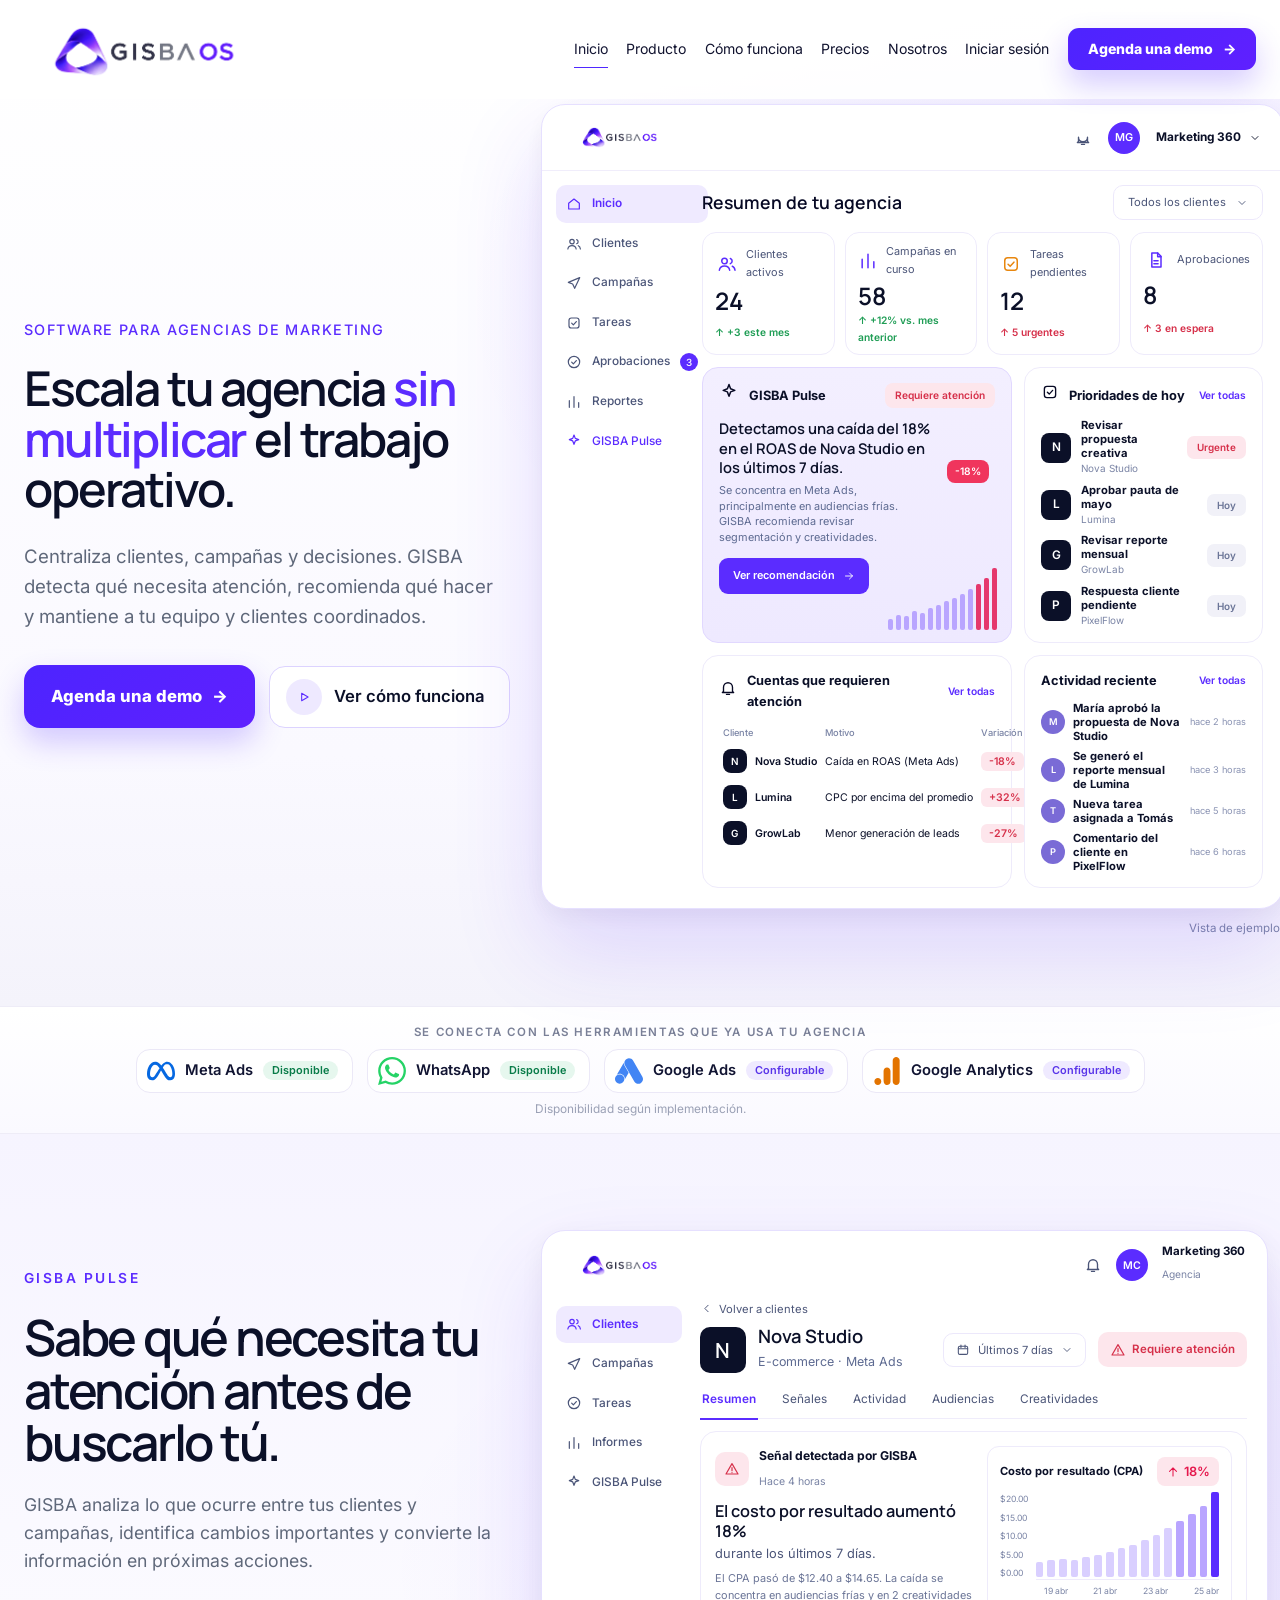
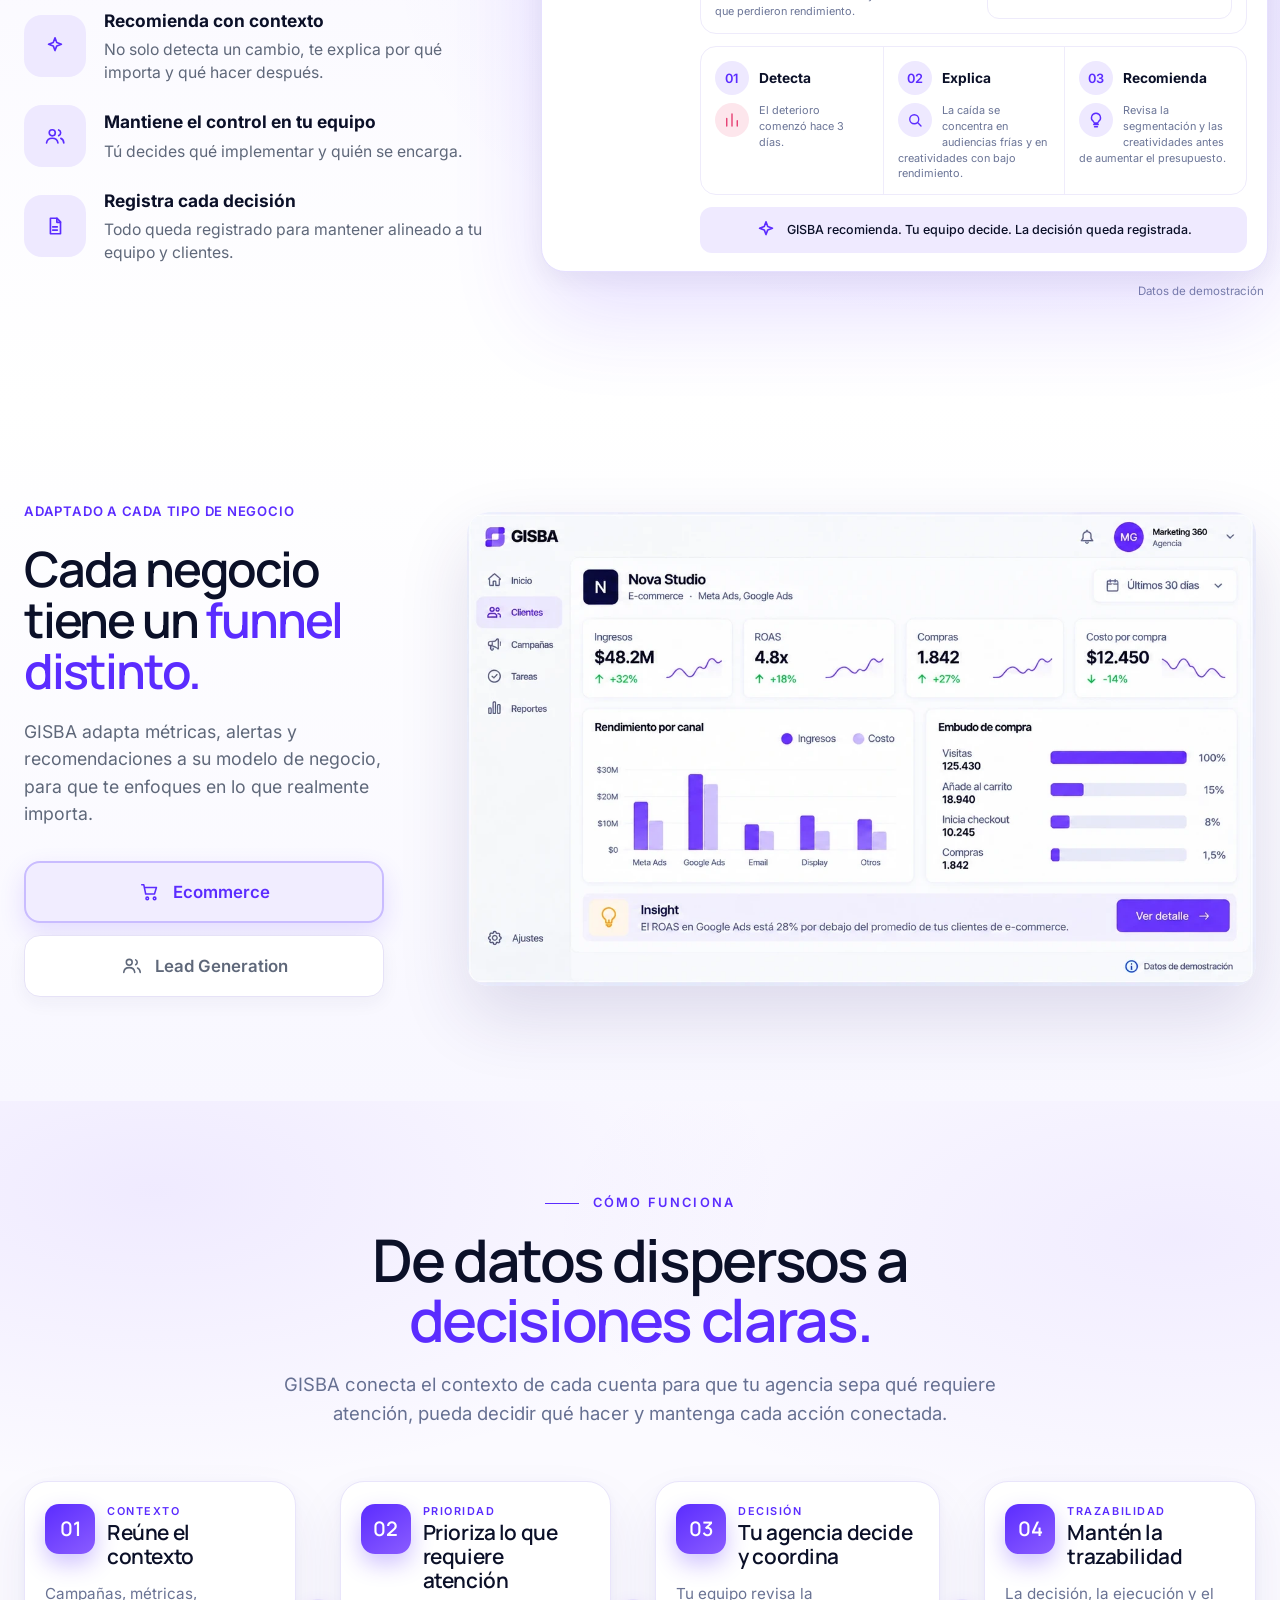
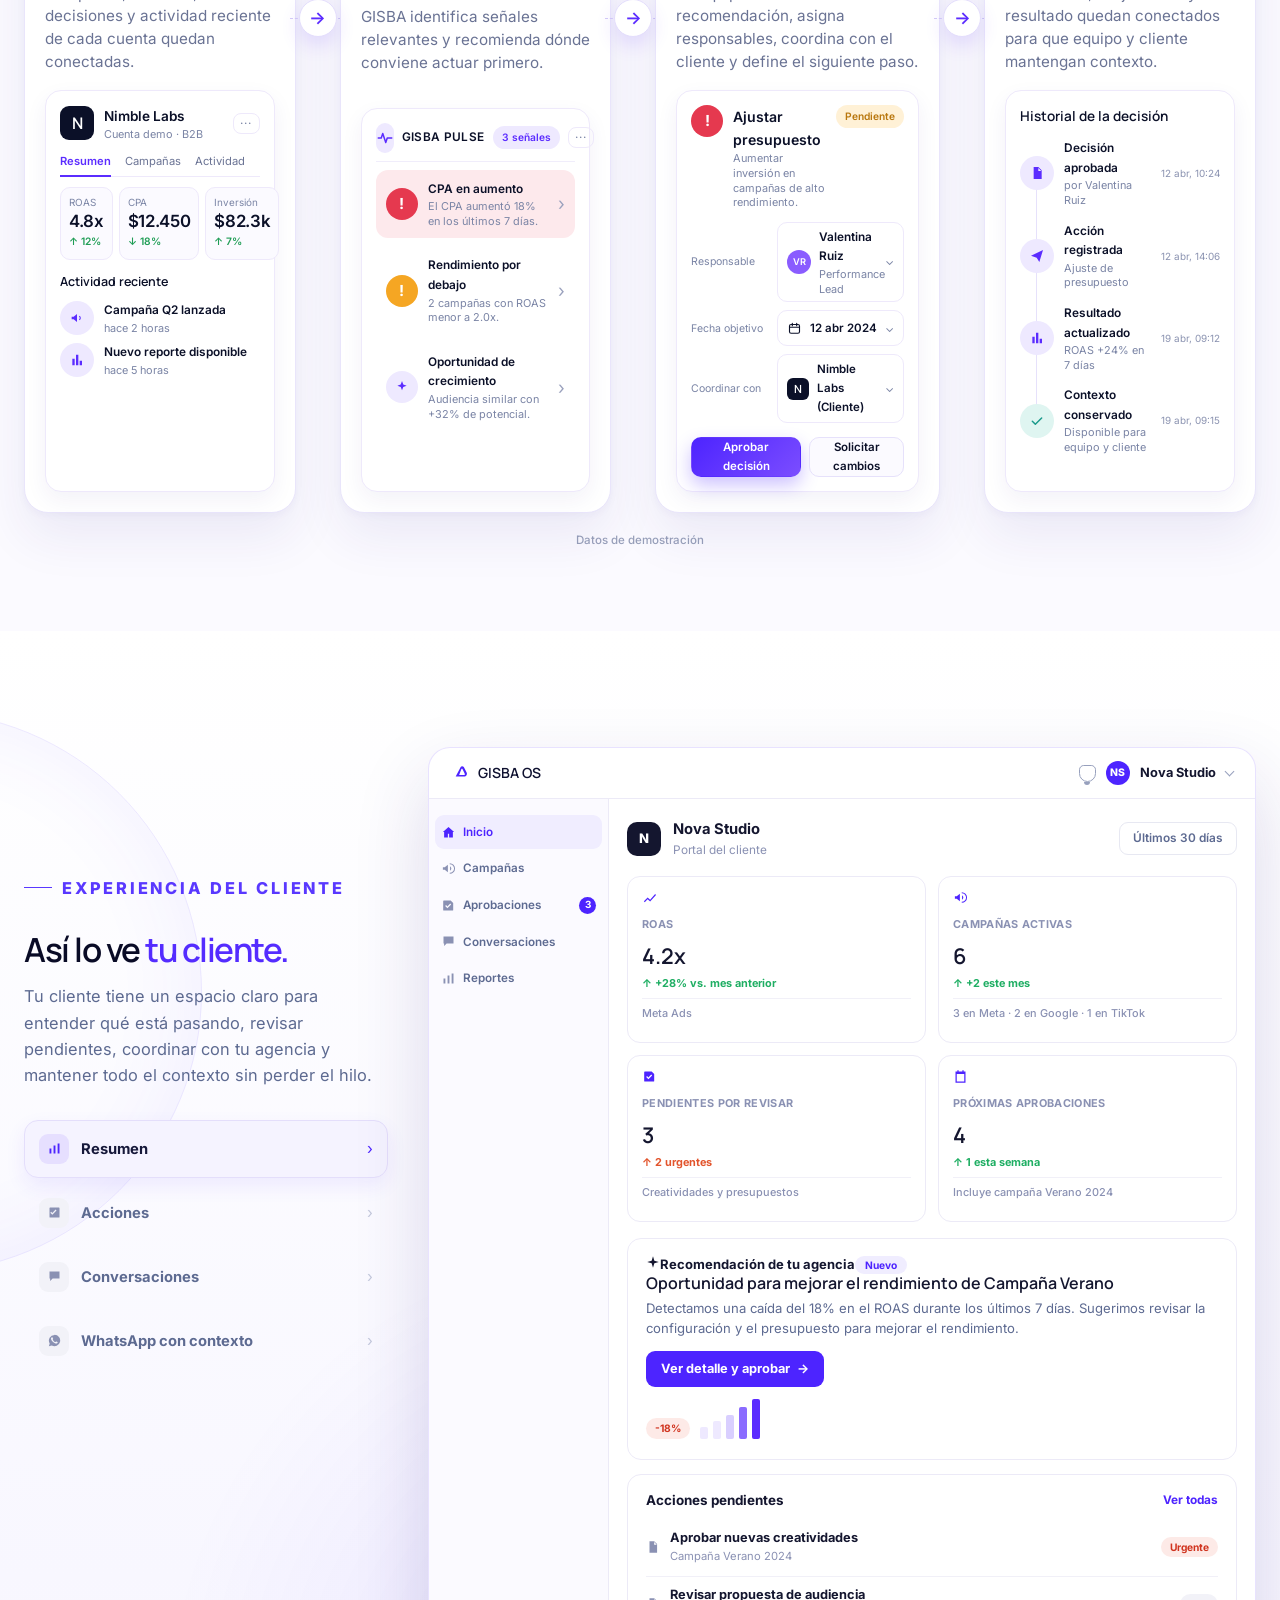
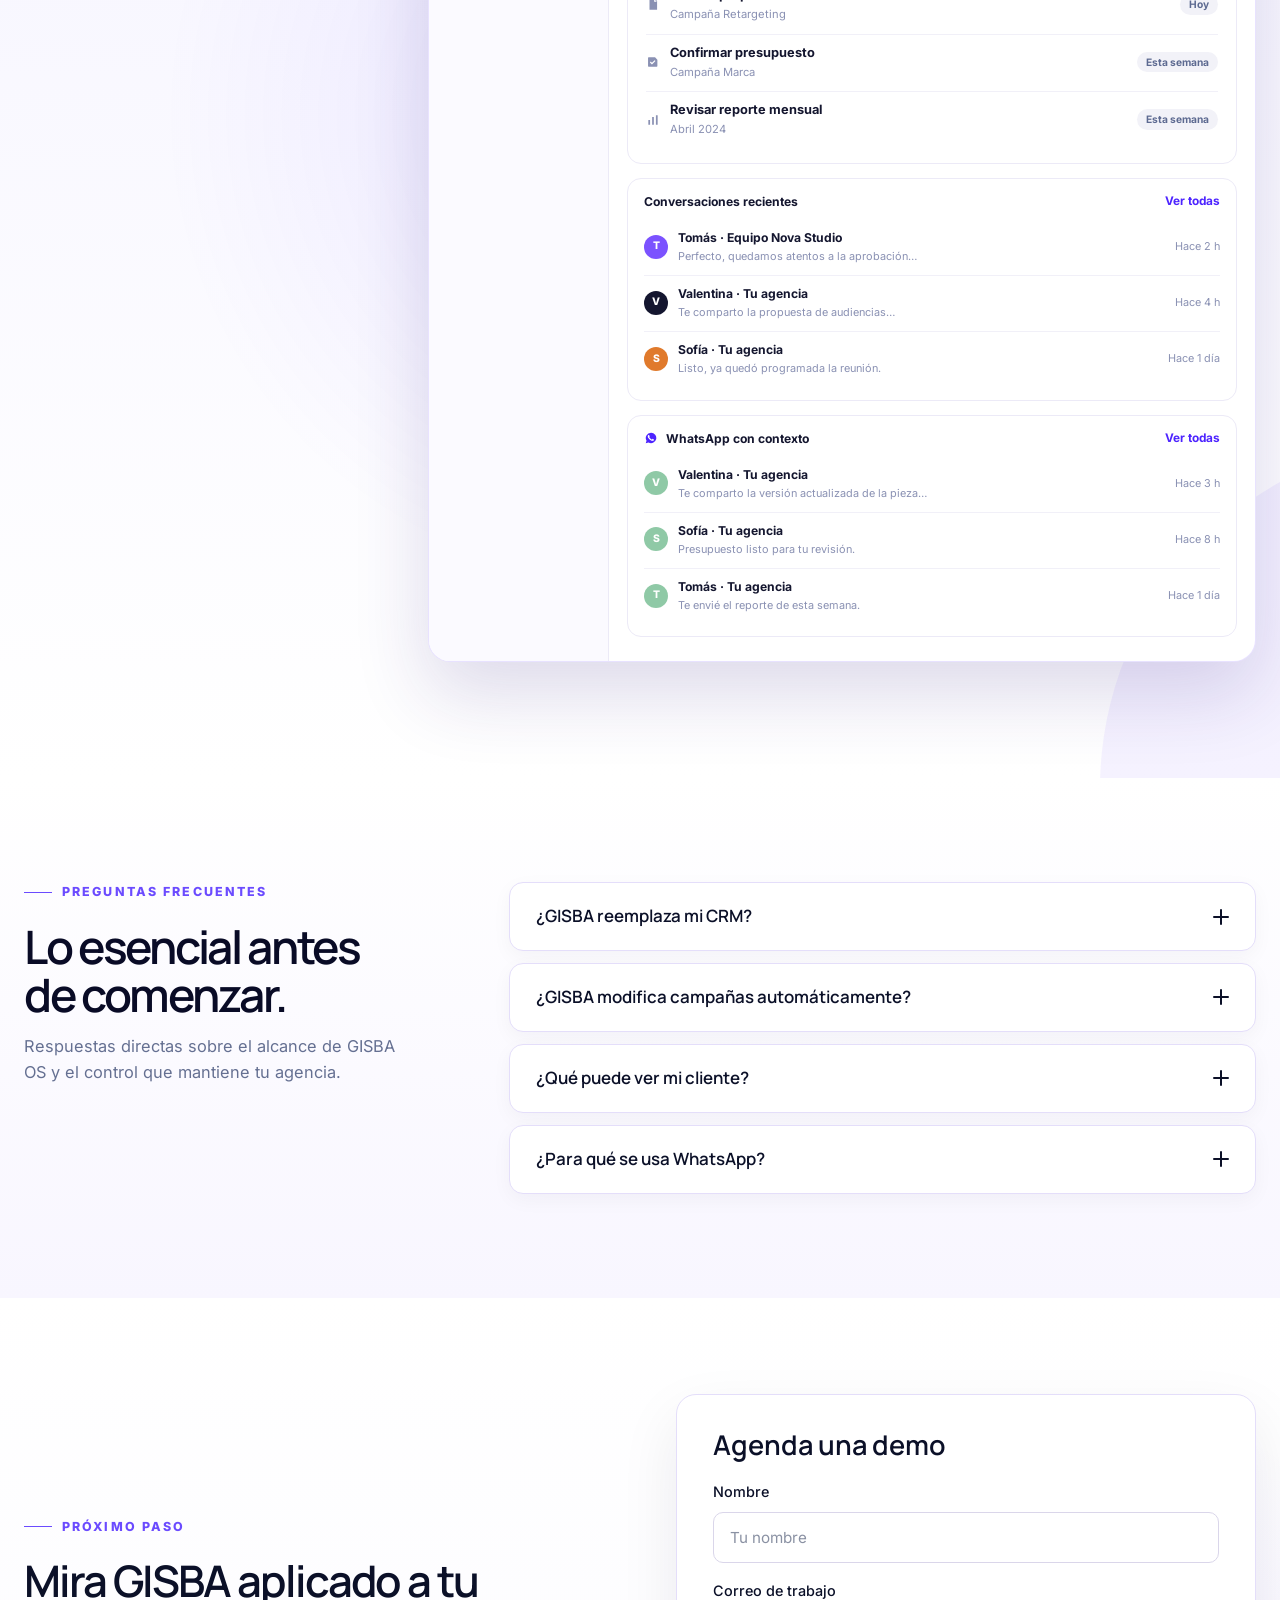
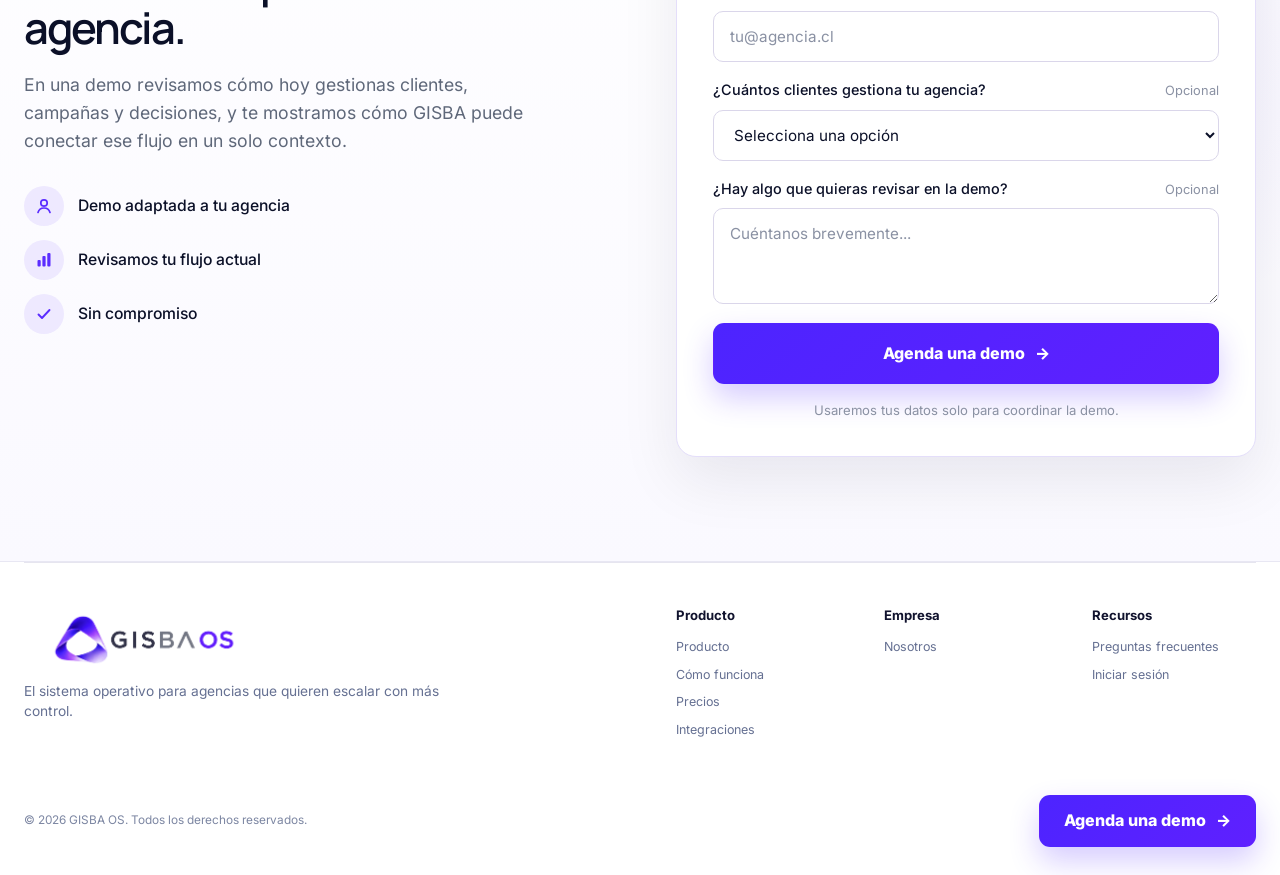
==== commit 95e3f7fa: "preview 16:58:37" ====
--- a/index.html
+++ b/index.html
@@ -21,7 +21,7 @@
   <link rel="preload" href="assets/fonts/manrope-variable.ttf" as="font" type="font/ttf" crossorigin>
   <link rel="preload" href="assets/fonts/inter-400.ttf" as="font" type="font/ttf" crossorigin>
   <script>document.documentElement.classList.add("js")</script>
-  <link rel="stylesheet" href="styles.css?v=580c7f90">
+  <link rel="stylesheet" href="styles.css?v=ac135336">
   <link rel="stylesheet" href="whatsapp-section.css?v=da2960e0">
   <link rel="stylesheet" href="home-hero.css?v=5c15818e">
   <link rel="stylesheet" href="home-pulse.css?v=f5449b9e">
@@ -660,9 +660,11 @@
         <p>El sistema operativo para agencias que quieren escalar con más control.</p>
       </div>
       <nav class="closing-links" aria-label="Enlaces del pie de página">
-        <div><strong>Producto</strong><a href="servicios.html">Producto</a><a href="como-trabajamos.html">Cómo funciona</a><a href="precios.html">Precios</a><a href="index.html#experiencia-cliente">Experiencia del cliente</a></div>
-        <div><strong>Empresa</strong><a href="nosotros.html">Nosotros</a><a href="preguntas.html">Preguntas frecuentes</a><a href="index.html#contacto">Contacto</a><a href="index.html#contacto" data-cta="demo" data-event="demo_cta_click" data-location="footer">Solicitar demo</a></div>
+        <div><strong>Producto</strong><a href="servicios.html">Producto</a><a href="como-trabajamos.html">Cómo funciona</a><a href="precios.html">Precios</a><a href="index.html#integraciones">Integraciones</a></div>
+        <div><strong>Empresa</strong><a href="nosotros.html">Nosotros</a></div>
+        <div><strong>Recursos</strong><a href="preguntas.html">Preguntas frecuentes</a><a href="#" data-cta="login" data-event="login_click" data-location="footer">Iniciar sesión</a></div>
       </nav>
+      <div class="closing-footer-cta"><a class="button button-solid" href="#contacto" data-cta="demo" data-event="demo_cta_click" data-location="footer">Agenda una demo <span aria-hidden="true">→</span></a></div>
       <p class="closing-copyright">© <span data-year></span> GISBA OS. Todos los derechos reservados.</p>
     </div>
   </footer>
--- a/styles.css
+++ b/styles.css
@@ -2815,3 +2815,16 @@
   .brand-banner-link { width: 235px; }
   .brand img.header-brand-banner { width: 270px; height: 90px; }
 }
+
+/* Footer global: CTA de demo separado de las columnas */
+.closing-footer-cta { grid-column: 2; grid-row: 2; align-self: center; justify-self: end; }
+.closing-copyright { grid-row: 2; align-self: center; }
+.closing-links a[data-cta="login"] { cursor: pointer; }
+@media (max-width: 1040px) {
+  .closing-footer-cta, .closing-copyright { grid-column: 1; grid-row: auto; justify-self: start; }
+}
+@media (max-width: 520px) {
+  .closing-footer-cta { justify-self: stretch; }
+  .closing-footer-cta .button { width: 100%; justify-content: center; }
+  .closing-links a { padding: 6px 0; }
+}
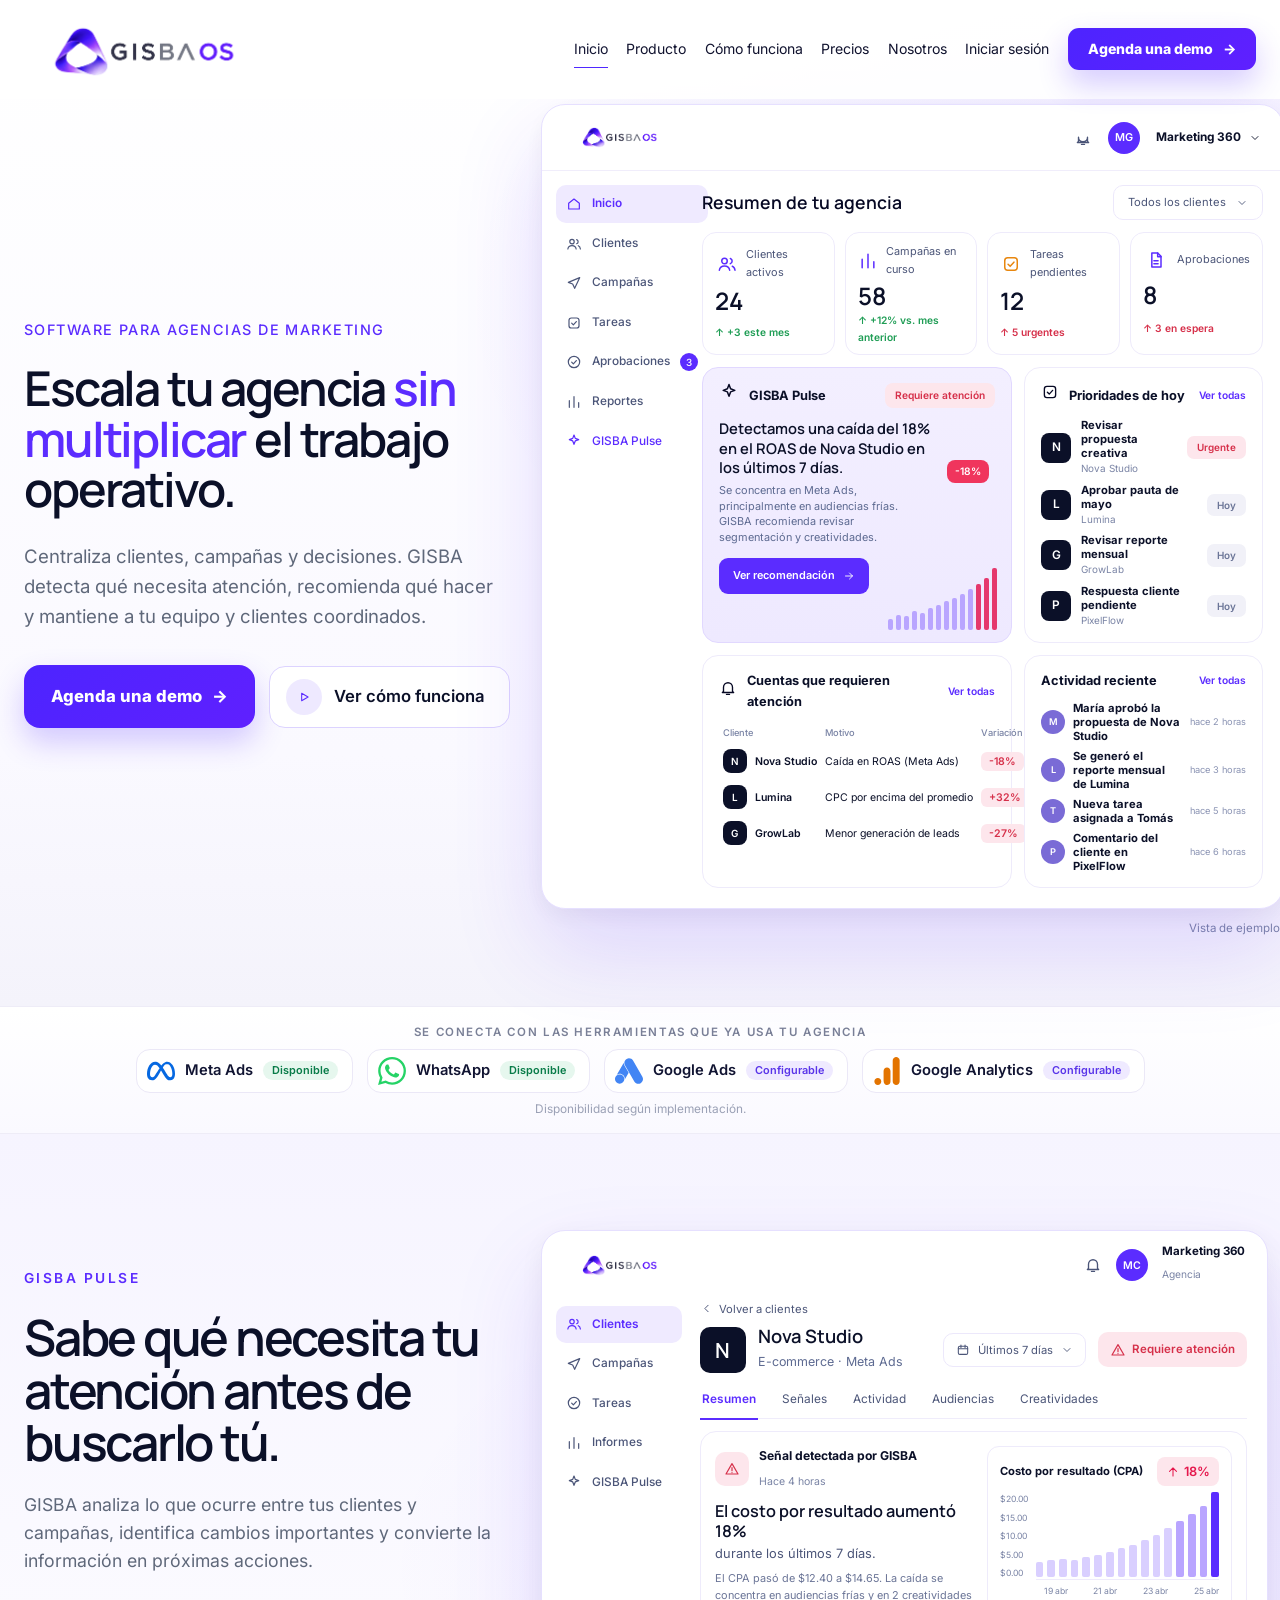
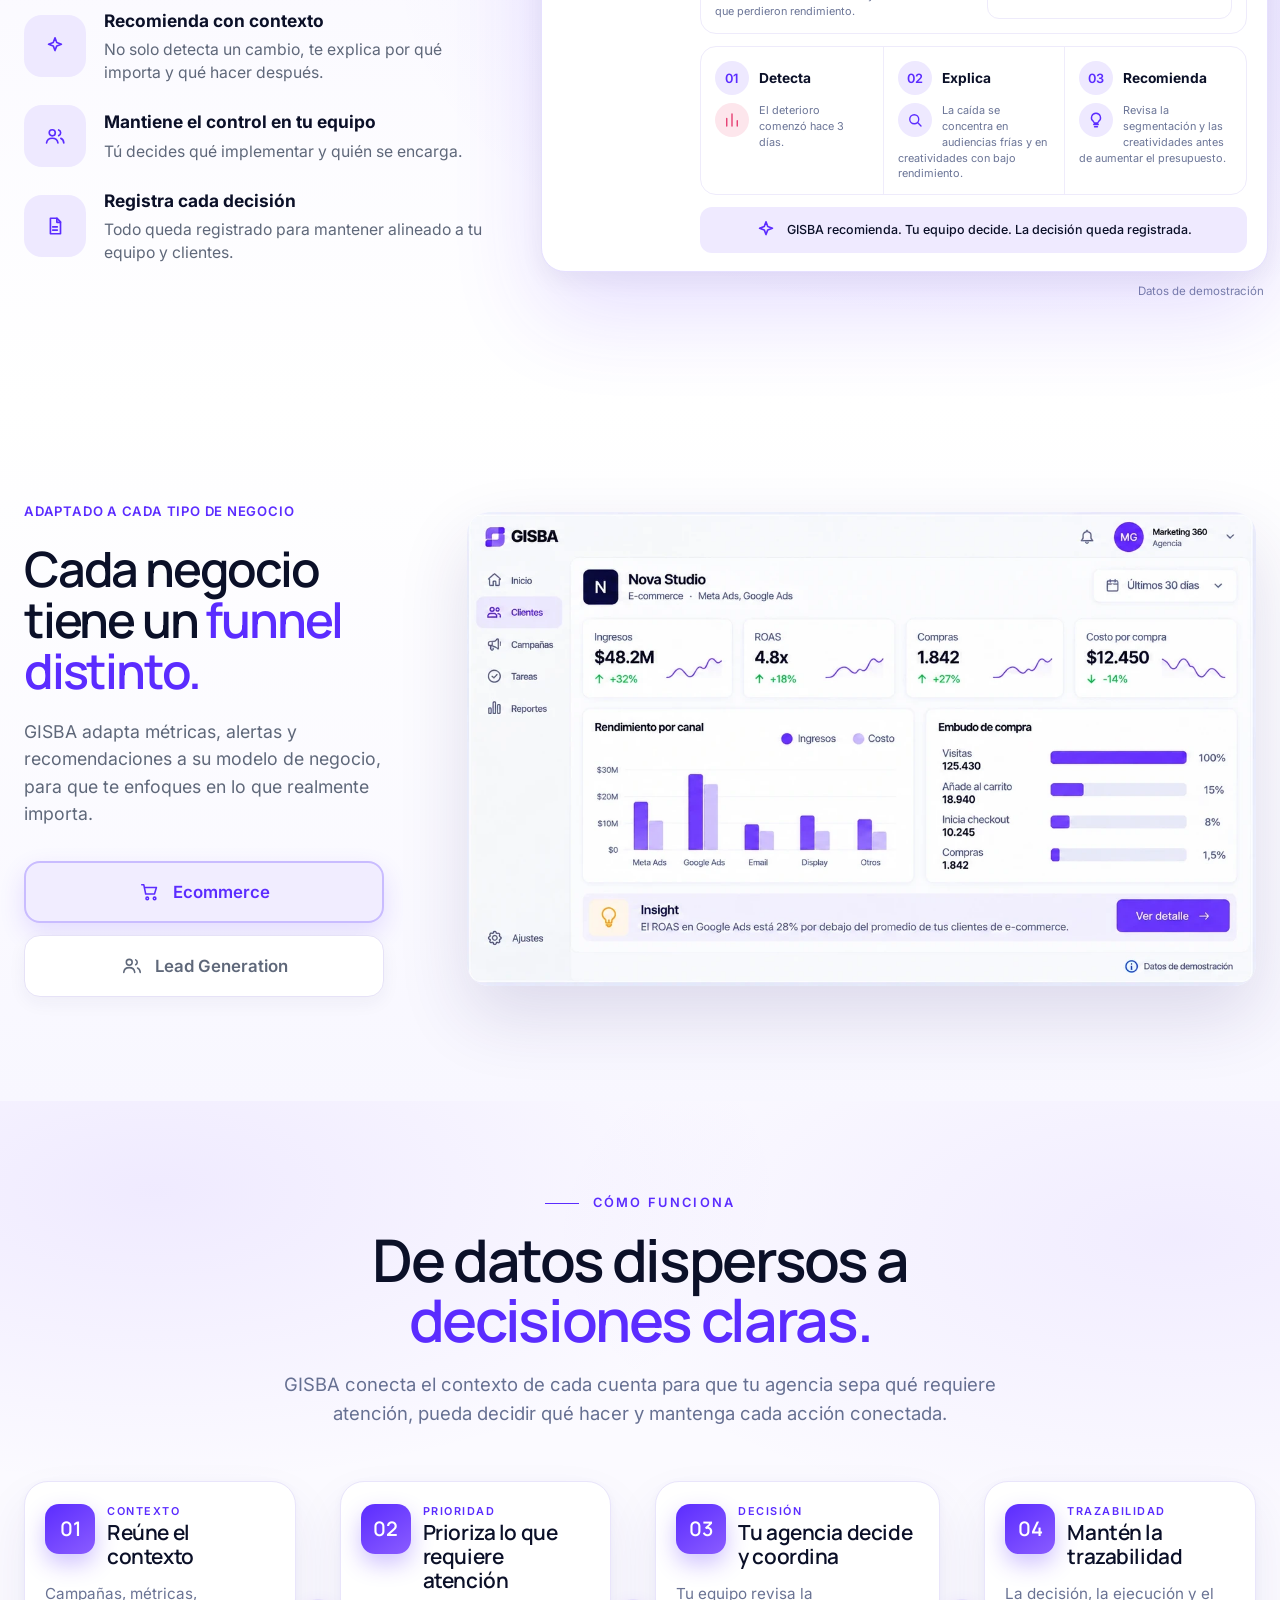
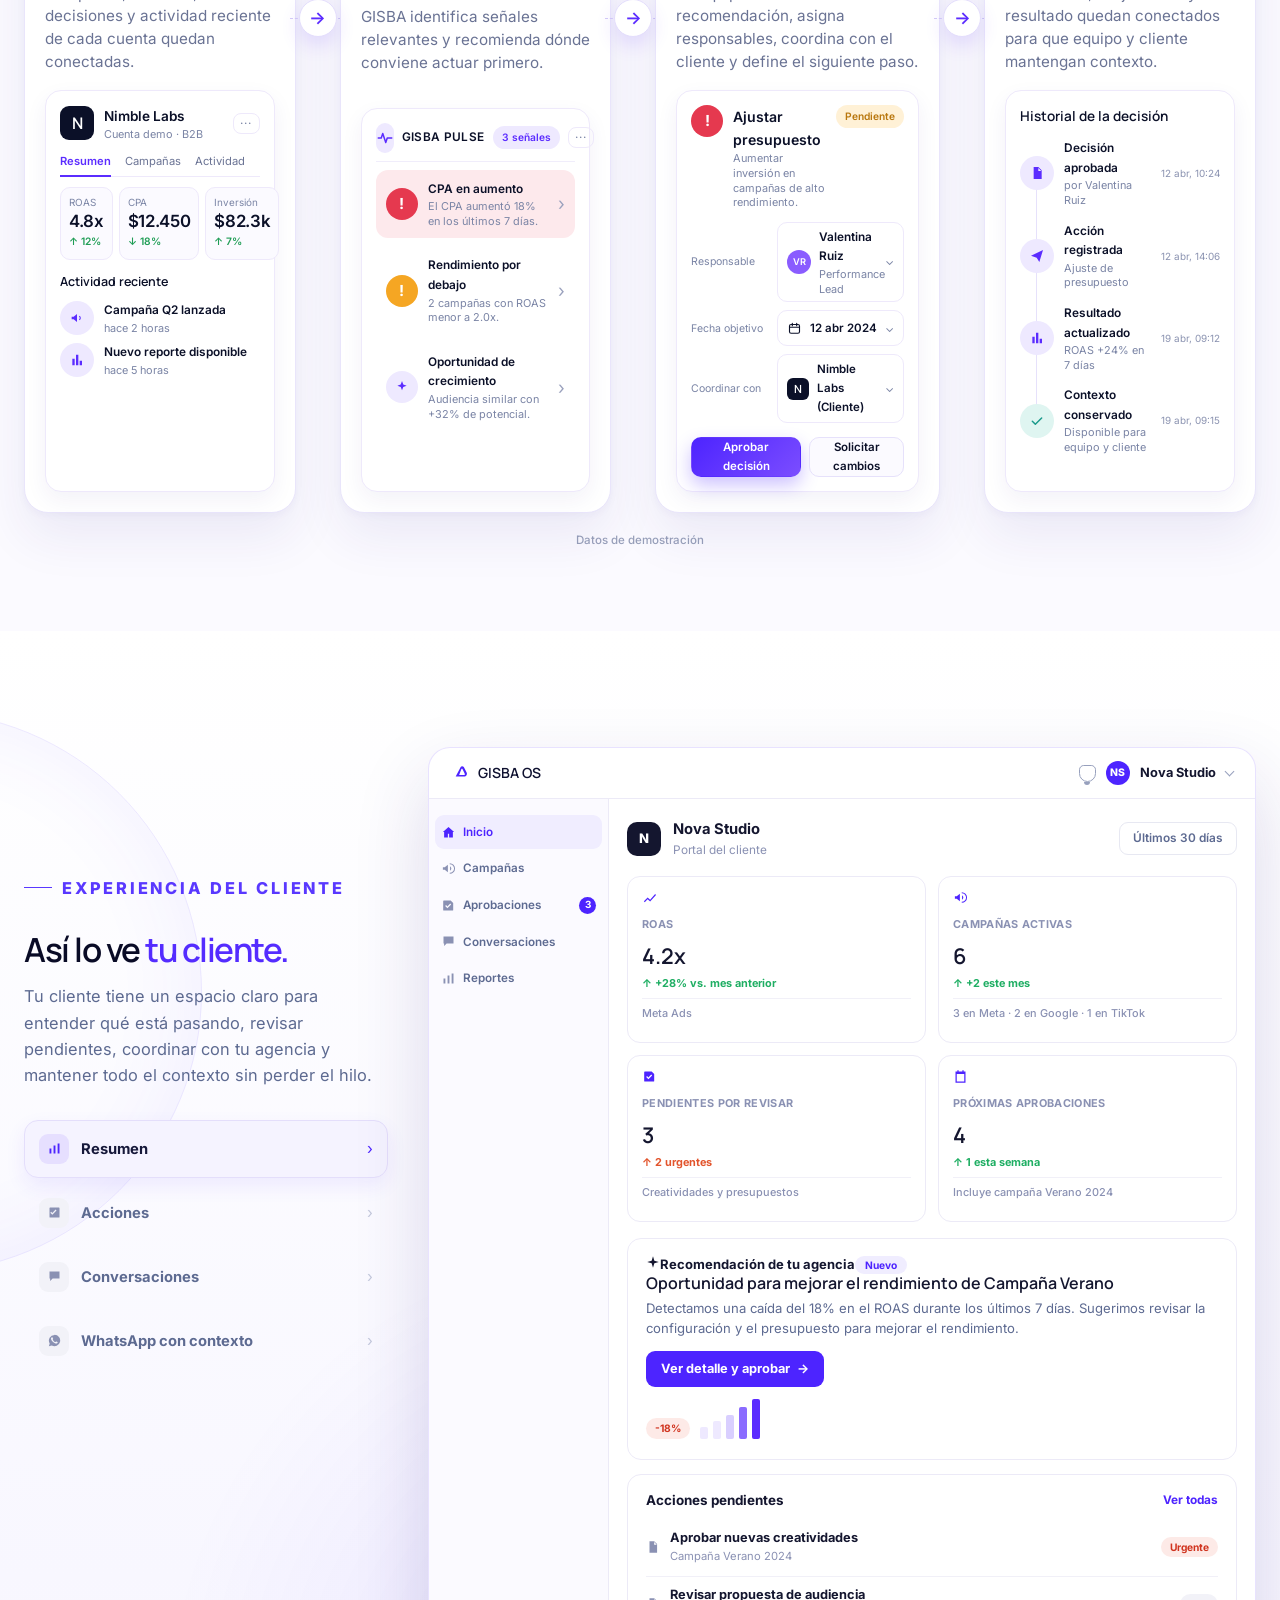
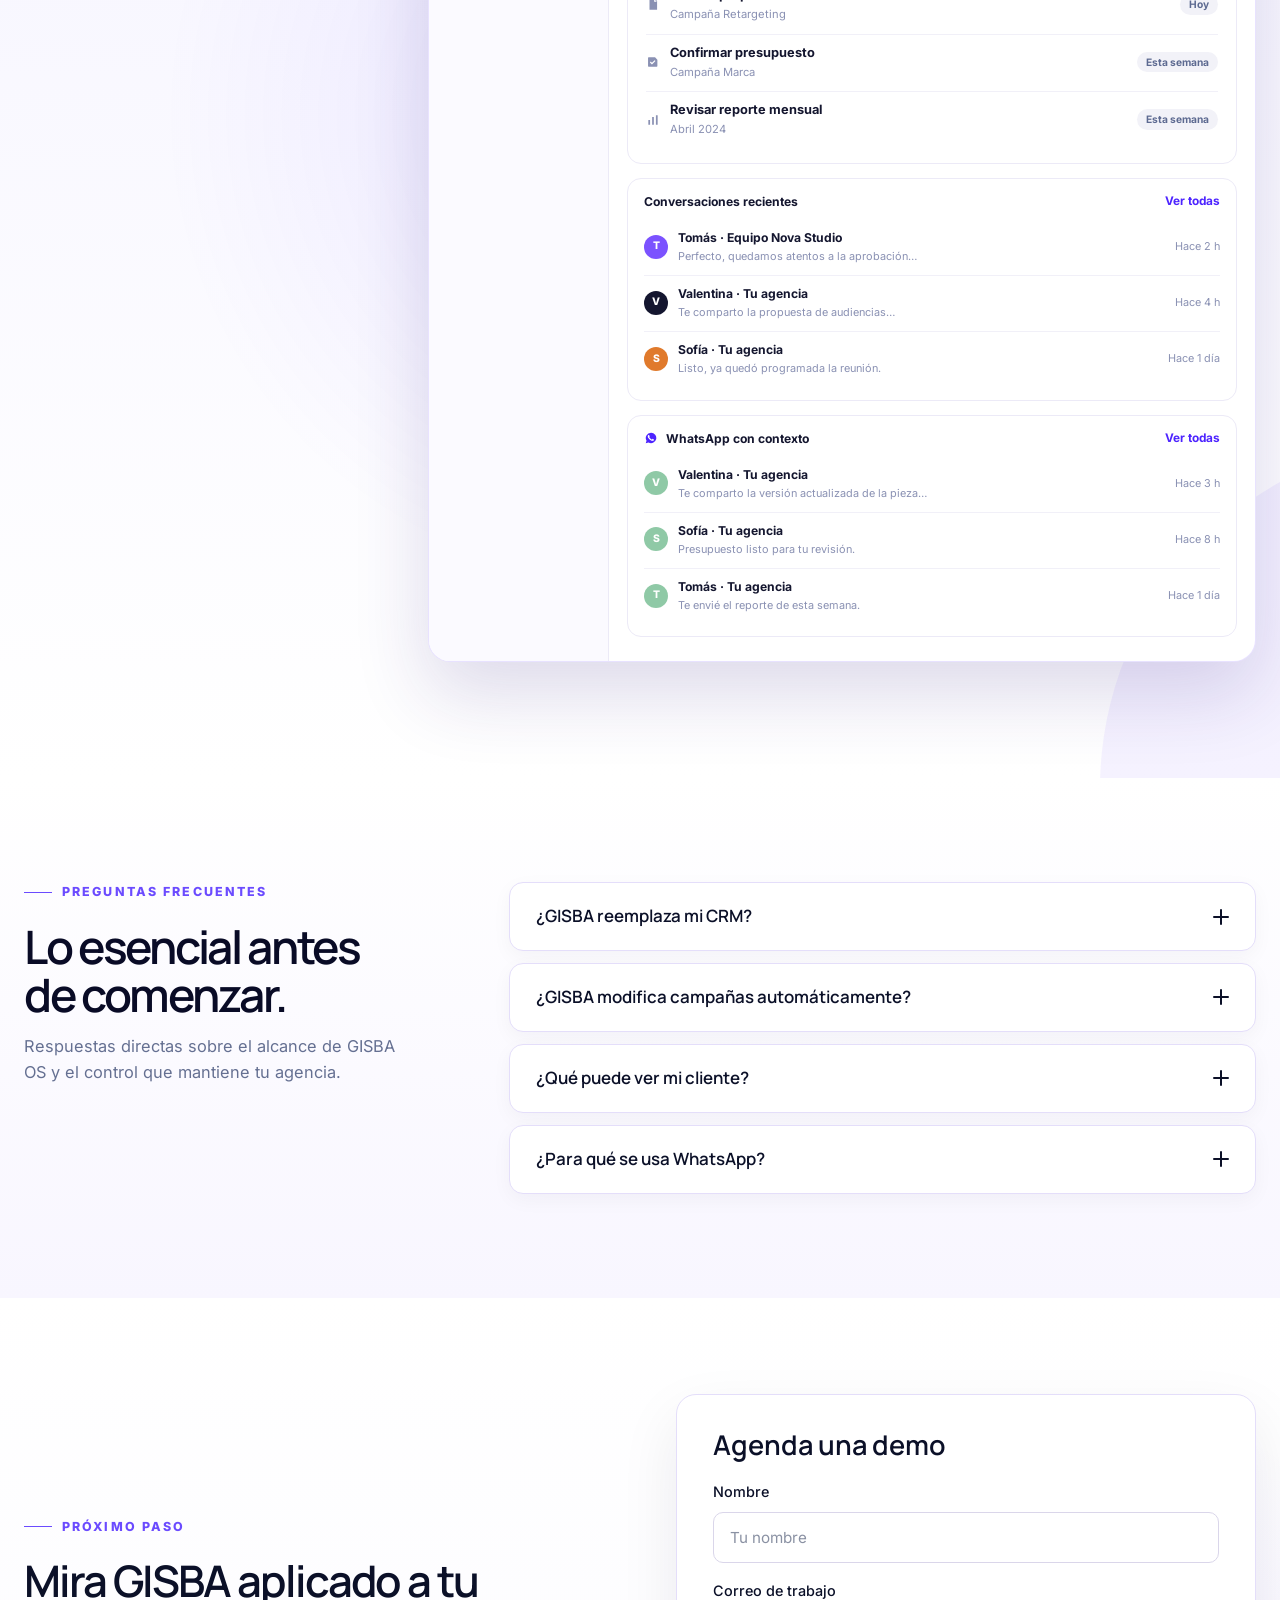
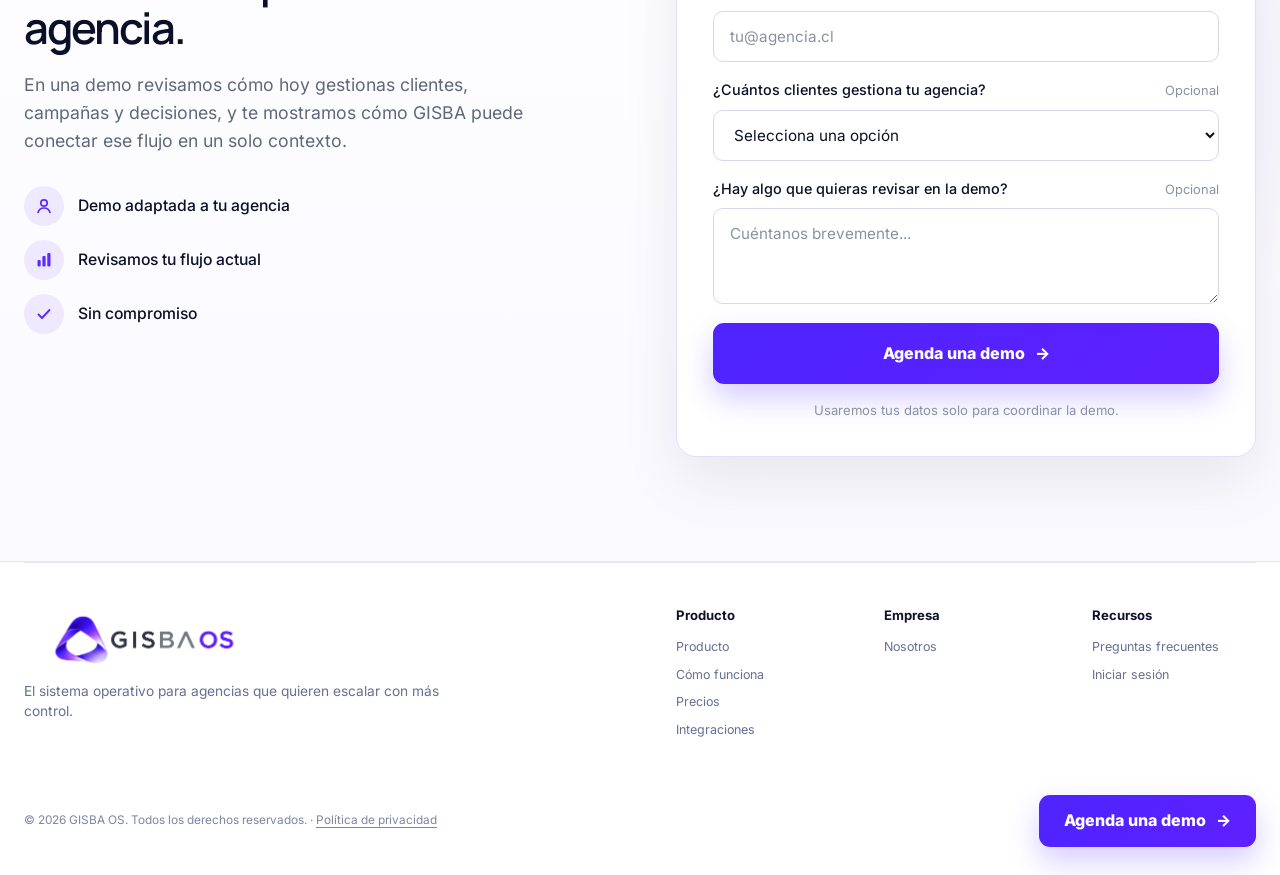
==== commit faf70e84: "preview 17:23:44" ====
--- a/index.html
+++ b/index.html
@@ -5,23 +5,28 @@
   <meta name="viewport" content="width=device-width, initial-scale=1">
   <title>GISBA OS | Software para agencias de marketing</title>
   <meta name="description" content="Software para agencias de marketing que conecta performance, señales, decisiones y coordinación para gestionar más cuentas con mayor claridad.">
-  <meta name="theme-color" content="#ffffff">
+  <link rel="canonical" href="https://gisba.cl/">
   <meta property="og:title" content="GISBA OS | Software para agencias de marketing">
-  <meta property="og:description" content="Centraliza clientes, campañas y decisiones. GISBA detecta qué necesita atención y recomienda el siguiente paso.">
+  <meta property="og:description" content="Software para agencias de marketing que conecta performance, señales, decisiones y coordinación para gestionar más cuentas con mayor claridad.">
   <meta property="og:type" content="website">
-  <meta property="og:image" content="https://gisba-marketing-chile.sebastianbarreragiuf.chatgpt.site/assets/gisba-hero-motion.jpg">
+  <meta property="og:url" content="https://gisba.cl/">
+  <meta property="og:site_name" content="GISBA OS">
+  <meta property="og:locale" content="es_CL">
+  <meta property="og:image" content="https://gisba.cl/assets/gisba-hero-motion.jpg">
   <meta property="og:image:width" content="1280">
   <meta property="og:image:height" content="511">
+  <meta property="og:image:alt" content="Vista de GISBA OS, software para agencias de marketing">
   <meta name="twitter:card" content="summary_large_image">
   <meta name="twitter:title" content="GISBA OS | Software para agencias de marketing">
-  <meta name="twitter:description" content="Más control, menos trabajo operativo y resultados que tu agencia puede demostrar.">
-  <meta name="twitter:image" content="https://gisba-marketing-chile.sebastianbarreragiuf.chatgpt.site/assets/gisba-hero-motion.jpg">
-  <script type="application/ld+json">{"@context":"https://schema.org","@type":"SoftwareApplication","name":"GISBA OS","applicationCategory":"BusinessApplication","operatingSystem":"Web","description":"Software para agencias de marketing que conecta performance, señales, decisiones y coordinación de cada cuenta."}</script>
+  <meta name="twitter:description" content="Software para agencias de marketing que conecta performance, señales, decisiones y coordinación para gestionar más cuentas con mayor claridad.">
+  <meta name="twitter:image" content="https://gisba.cl/assets/gisba-hero-motion.jpg">
+  <meta name="theme-color" content="#ffffff">
+  <script type="application/ld+json">{"@context":"https://schema.org","@type":"SoftwareApplication","name":"GISBA OS","url":"https://gisba.cl/","applicationCategory":"BusinessApplication","operatingSystem":"Web","description":"Software para agencias de marketing que conecta performance, señales, decisiones y coordinación de cada cuenta."}</script>
   <link rel="icon" type="image/svg+xml" href="data:image/svg+xml,%3Csvg xmlns='http://www.w3.org/2000/svg' viewBox='0 0 64 64'%3E%3Crect width='64' height='64' rx='15' fill='%23080712'/%3E%3Cpath d='M15 43 31 13c2-4 7-4 10 0l9 17c3 6-1 13-8 13H15Zm11-5h16c2 0 3-2 2-4l-7-14c-1-2-3-2-4 0Z' fill='%238a5cff'/%3E%3C/svg%3E">
   <link rel="preload" href="assets/fonts/manrope-variable.ttf" as="font" type="font/ttf" crossorigin>
   <link rel="preload" href="assets/fonts/inter-400.ttf" as="font" type="font/ttf" crossorigin>
   <script>document.documentElement.classList.add("js")</script>
-  <link rel="stylesheet" href="styles.css?v=ac135336">
+  <link rel="stylesheet" href="styles.css?v=c4724ebb">
   <link rel="stylesheet" href="whatsapp-section.css?v=da2960e0">
   <link rel="stylesheet" href="home-hero.css?v=5c15818e">
   <link rel="stylesheet" href="home-pulse.css?v=f5449b9e">
@@ -665,7 +670,7 @@
         <div><strong>Recursos</strong><a href="preguntas.html">Preguntas frecuentes</a><a href="#" data-cta="login" data-event="login_click" data-location="footer">Iniciar sesión</a></div>
       </nav>
       <div class="closing-footer-cta"><a class="button button-solid" href="#contacto" data-cta="demo" data-event="demo_cta_click" data-location="footer">Agenda una demo <span aria-hidden="true">→</span></a></div>
-      <p class="closing-copyright">© <span data-year></span> GISBA OS. Todos los derechos reservados.</p>
+      <p class="closing-copyright">© <span data-year></span> GISBA OS. Todos los derechos reservados. <span aria-hidden="true">·</span> <a href="privacidad.html">Política de privacidad</a></p>
     </div>
   </footer>
 </body>
--- a/styles.css
+++ b/styles.css
@@ -2828,3 +2828,21 @@
   .closing-footer-cta .button { width: 100%; justify-content: center; }
   .closing-links a { padding: 6px 0; }
 }
+@media (max-width: 780px) and (min-width: 521px) { .closing-links { grid-template-columns: repeat(3, minmax(0, 1fr)); gap: 24px; } }
+@media (max-width: 520px) { .closing-links { gap: 22px; } .closing-footer-bottom { gap: 26px; } }
+
+/* Pagina legal + enlace de privacidad en el footer */
+.closing-copyright a { color: inherit; text-decoration: underline; text-underline-offset: 3px; }
+.closing-copyright a:hover { color: #4d24ff; }
+.legal-page-main { padding: 150px 0 96px; }
+.legal-shell { max-width: 760px; }
+.legal-header { margin-bottom: 40px; }
+.legal-header h1 { margin: 0 0 18px; font-size: clamp(2.1rem, 4vw, 3rem); line-height: 1.1; color: #0B1028; }
+.legal-intro { margin: 0; color: #5F687A; font-size: 1.1rem; line-height: 1.65; }
+.legal-shell section { padding-top: 28px; margin-top: 28px; border-top: 1px solid #E4DEFA; }
+.legal-shell h2 { margin: 0 0 12px; font-size: 1.25rem; line-height: 1.3; color: #0B1028; }
+.legal-shell p, .legal-shell li { color: #5F687A; font-size: 1rem; line-height: 1.7; }
+.legal-shell p { margin: 0 0 12px; }
+.legal-shell ul { margin: 0 0 12px; padding-left: 22px; }
+.legal-meta { margin: 40px 0 0; padding-top: 24px; border-top: 1px solid #E4DEFA; color: #8A91A3; font-size: .9rem; }
+@media (max-width: 780px) { .legal-page-main { padding: 120px 0 72px; } }
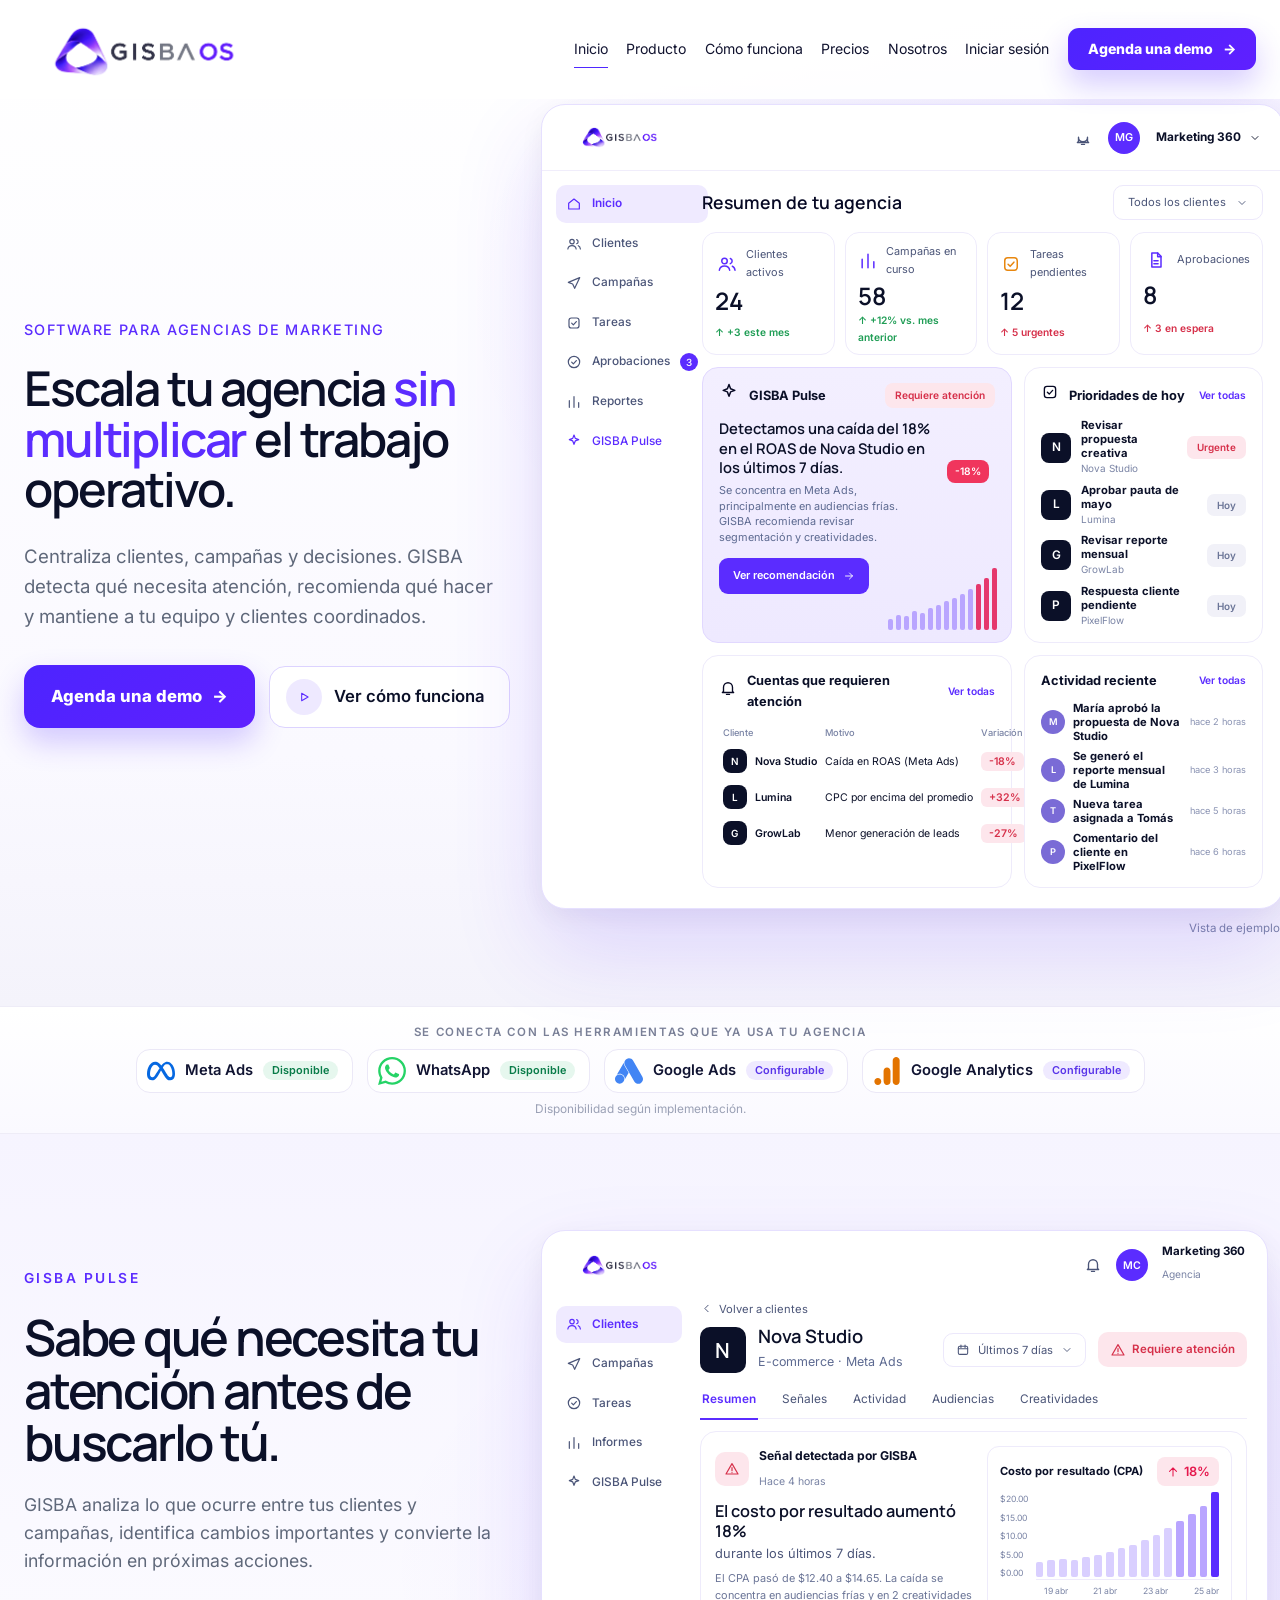
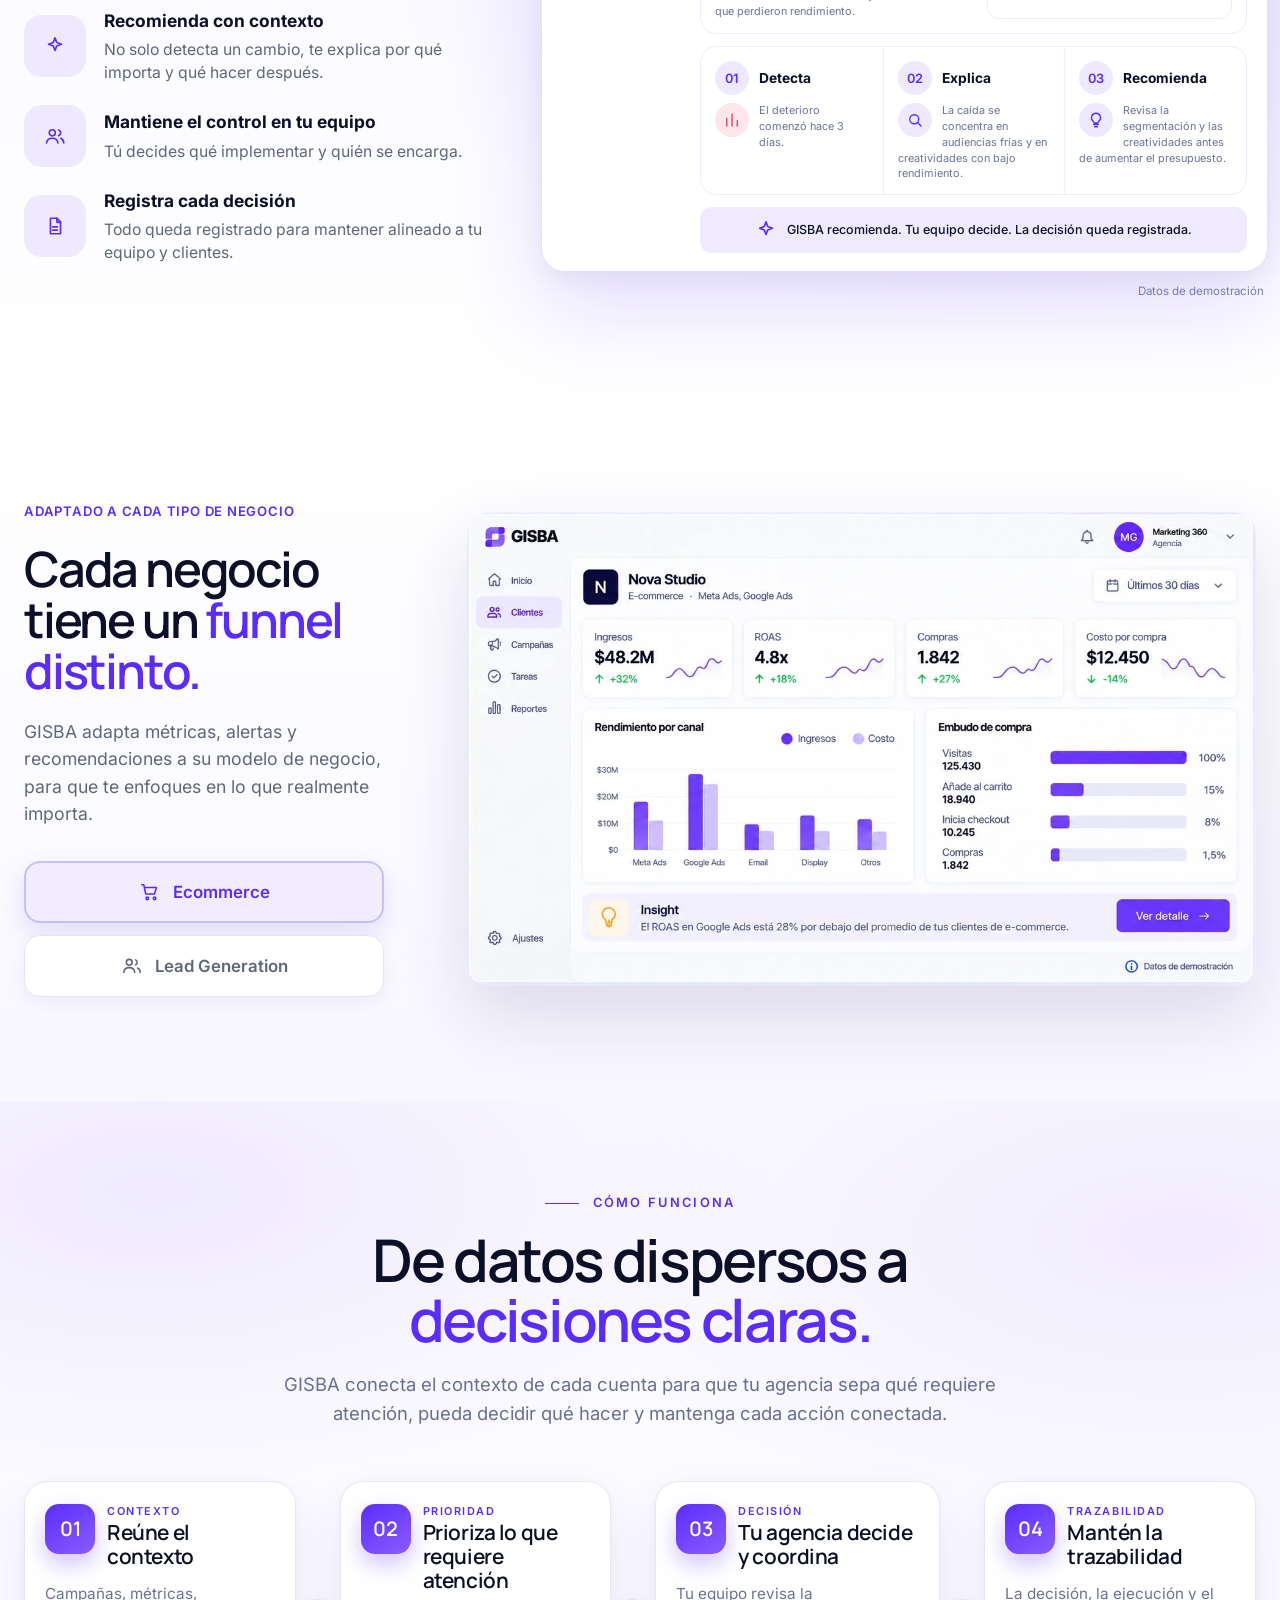
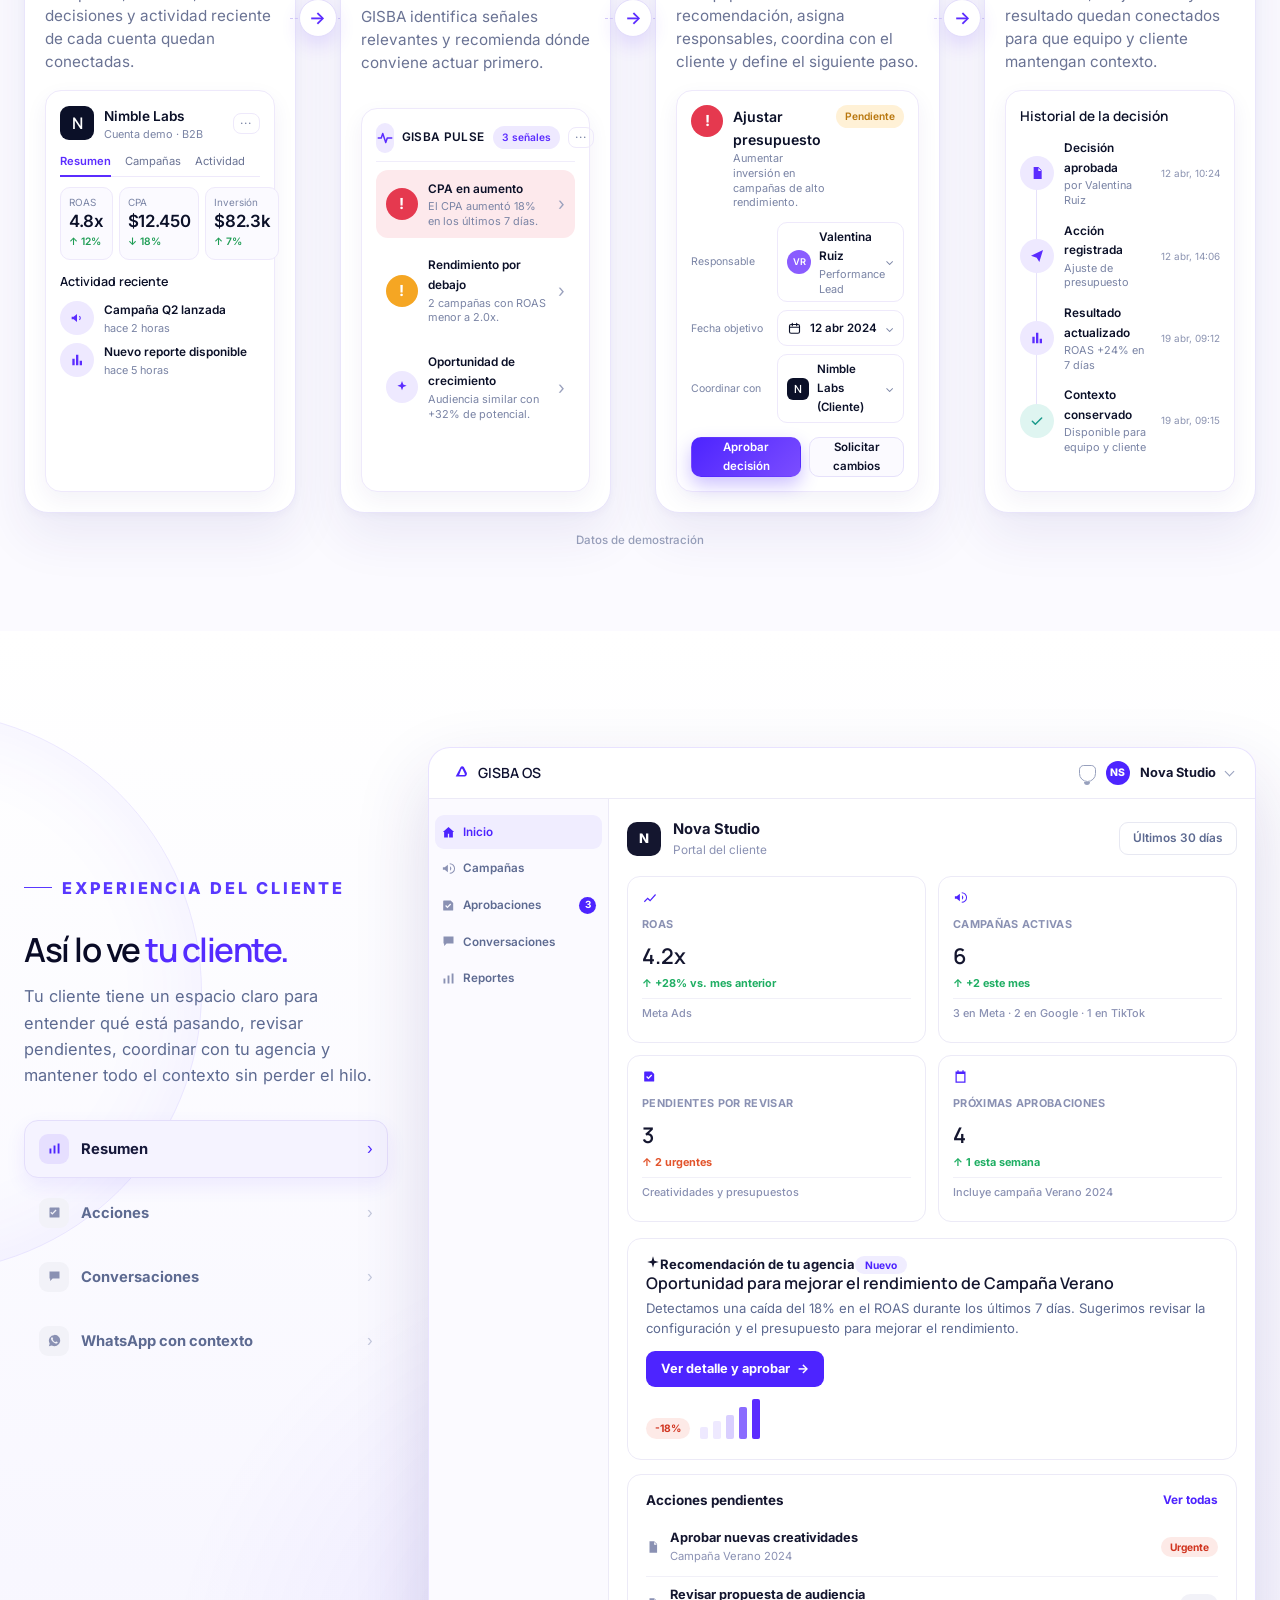
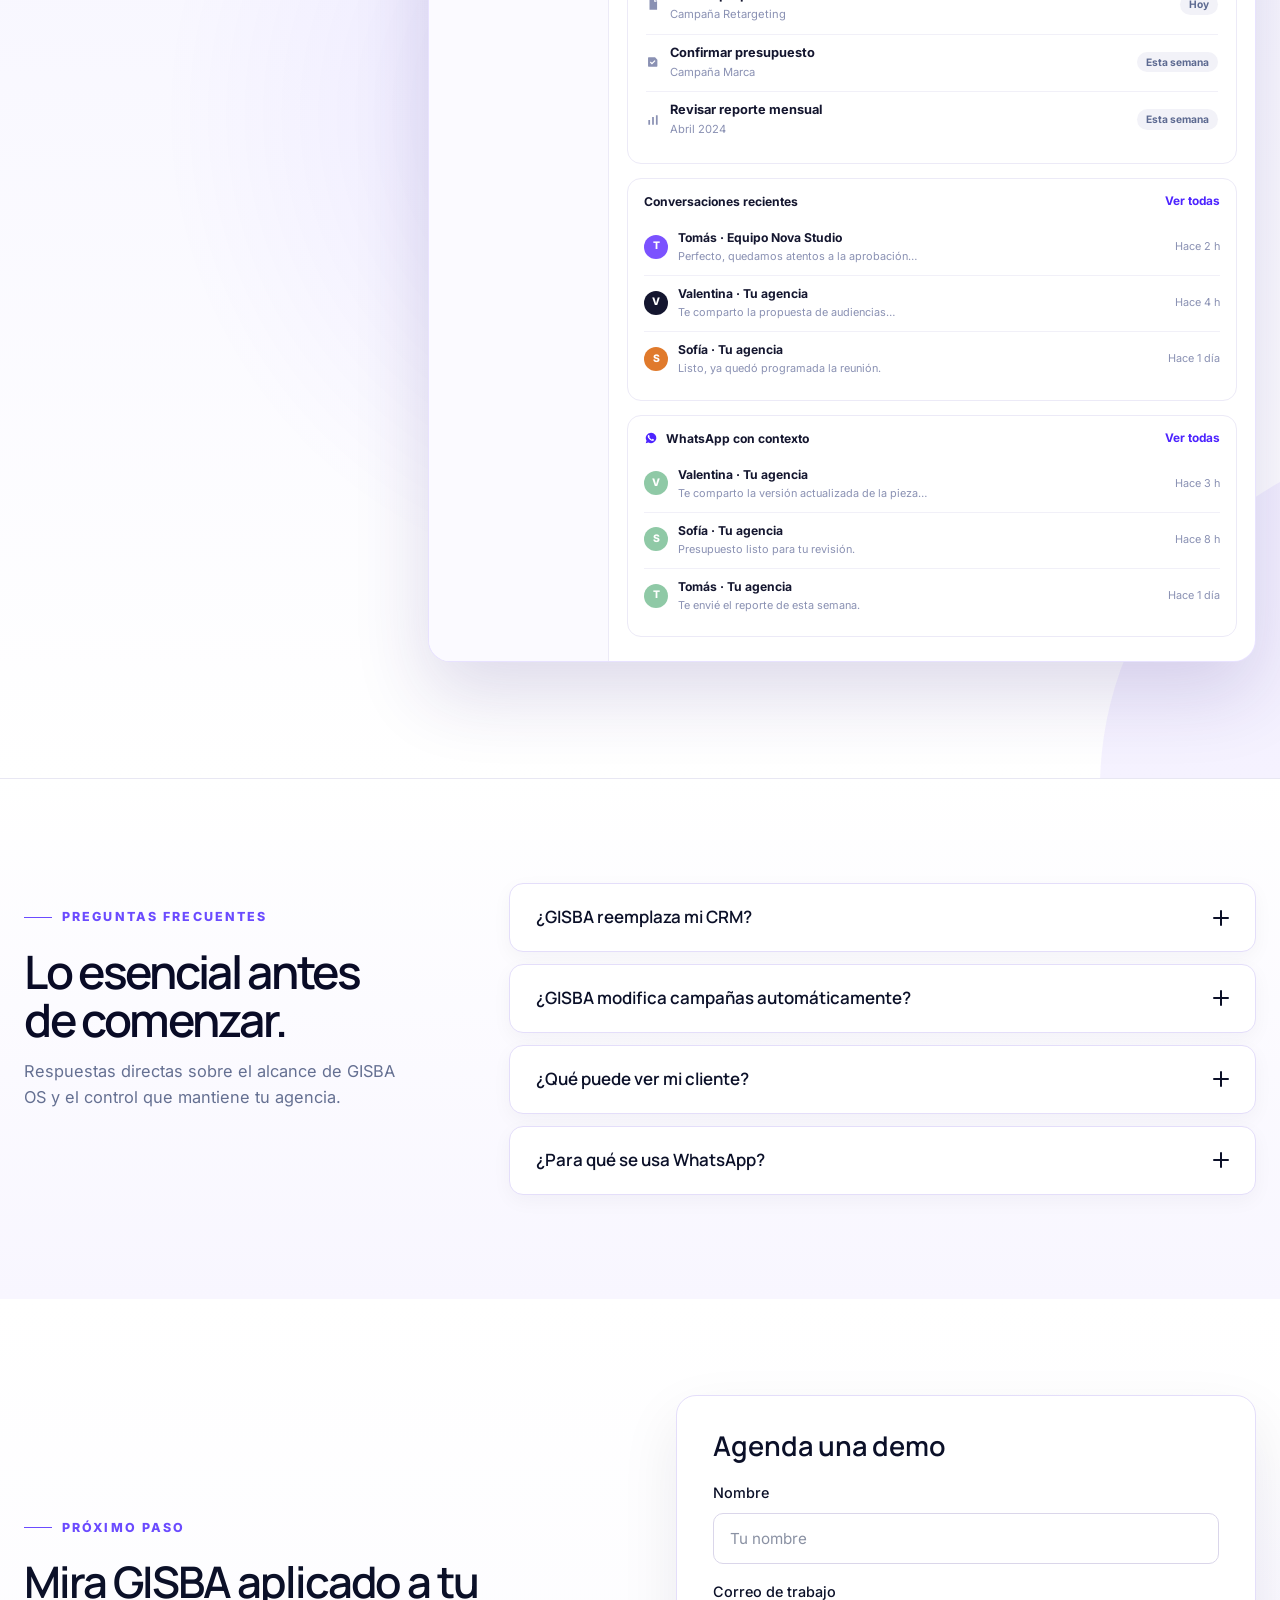
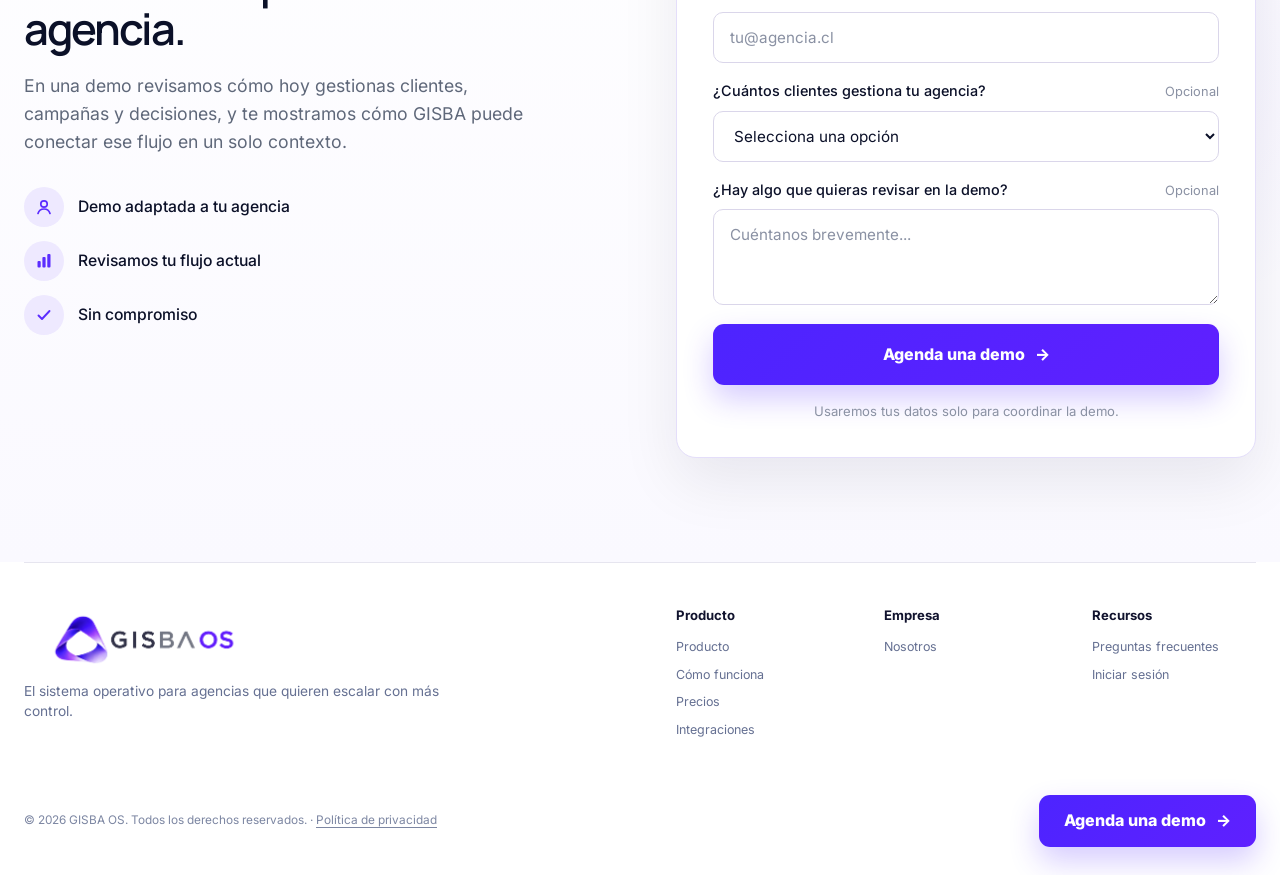
==== commit 7aa05c80: "preview 19:14:31" ====
--- a/index.html
+++ b/index.html
@@ -26,14 +26,14 @@
   <link rel="preload" href="assets/fonts/manrope-variable.ttf" as="font" type="font/ttf" crossorigin>
   <link rel="preload" href="assets/fonts/inter-400.ttf" as="font" type="font/ttf" crossorigin>
   <script>document.documentElement.classList.add("js")</script>
-  <link rel="stylesheet" href="styles.css?v=c4724ebb">
+  <link rel="stylesheet" href="styles.css?v=a4dd175c">
   <link rel="stylesheet" href="whatsapp-section.css?v=da2960e0">
   <link rel="stylesheet" href="home-hero.css?v=5c15818e">
   <link rel="stylesheet" href="home-pulse.css?v=f5449b9e">
   <link rel="stylesheet" href="home-funnel.css?v=1a56805b">
   <link rel="stylesheet" href="home-integrations.css?v=ff3cf196">
   <link rel="stylesheet" href="home-how.css?v=0cfad1ad">
-  <script src="script.js?v=5d2b0a25" defer></script>
+  <script src="script.js?v=e46efa92" defer></script>
 </head>
 <body class="home-page">
   <svg class="shape-defs" aria-hidden="true" focusable="false">
@@ -365,6 +365,7 @@
                 </main>
               </div>
             </div>
+
             <!-- 02 ACCIONES -->
             <div id="client-panel-acciones" class="capp" role="tabpanel" aria-labelledby="client-tab-acciones" data-story-panel="1" hidden>
               <div class="capp-topbar">
@@ -537,6 +538,9 @@
       </div>
     </section>
 
+  </main>
+
+  <footer class="site-footer closing-footer">
     <!-- TESTIMONIOS DESACTIVADOS (fuera del DOM publico): NEXA Digital, Bruma Creative Studio y ALTA Agencia Digital son SIMULACIONES, no clientes reales.
          Para reactivar: reemplazar los tres por testimonios verificados, quitar el aviso ilustrativo y descomentar la seccion (usa .landing-testimonials en styles.css). Ver AGENTS.md > Testimonios.
     <section id="testimonios" class="section landing-testimonials" aria-labelledby="testimonials-title">
@@ -656,9 +660,6 @@
       </div>
     </section>
 
-  </main>
-
-  <footer class="site-footer closing-footer">
     <div class="container closing-footer-bottom">
       <div class="closing-brand">
         <a class="closing-brand-lockup" href="index.html" aria-label="GISBA OS, ir al inicio"><img src="assets/gisba-os-brand-banner-v6.png" width="2172" height="724" alt="GISBA OS"></a>
--- a/styles.css
+++ b/styles.css
@@ -2512,7 +2512,7 @@
 .pricing-card ul { margin: 0; padding: 0; list-style: none; display: grid; gap: 8px; font-size: .95rem; }
 .pricing-card li::before { content: "✓"; margin-right: 8px; color: var(--violet); font-weight: 600; }
 .pricing-card .button { margin: 6px 0 14px; }
-.pricing-table-wrap { position: relative; overflow-x: auto; border: 1px solid var(--line); border-radius: 22px; background: #fff; }
+.pricing-table-wrap { overflow-x: auto; border: 1px solid var(--line); border-radius: 22px; background: #fff; }
 .pricing-table { width: 100%; min-width: 620px; border-collapse: collapse; font-size: .95rem; }
 .pricing-table th, .pricing-table td { padding: 16px 22px; text-align: left; border-bottom: 1px solid var(--line); }
 .pricing-table thead th { font-family: var(--font-display); font-weight: 600; background: var(--surface-strong); }
